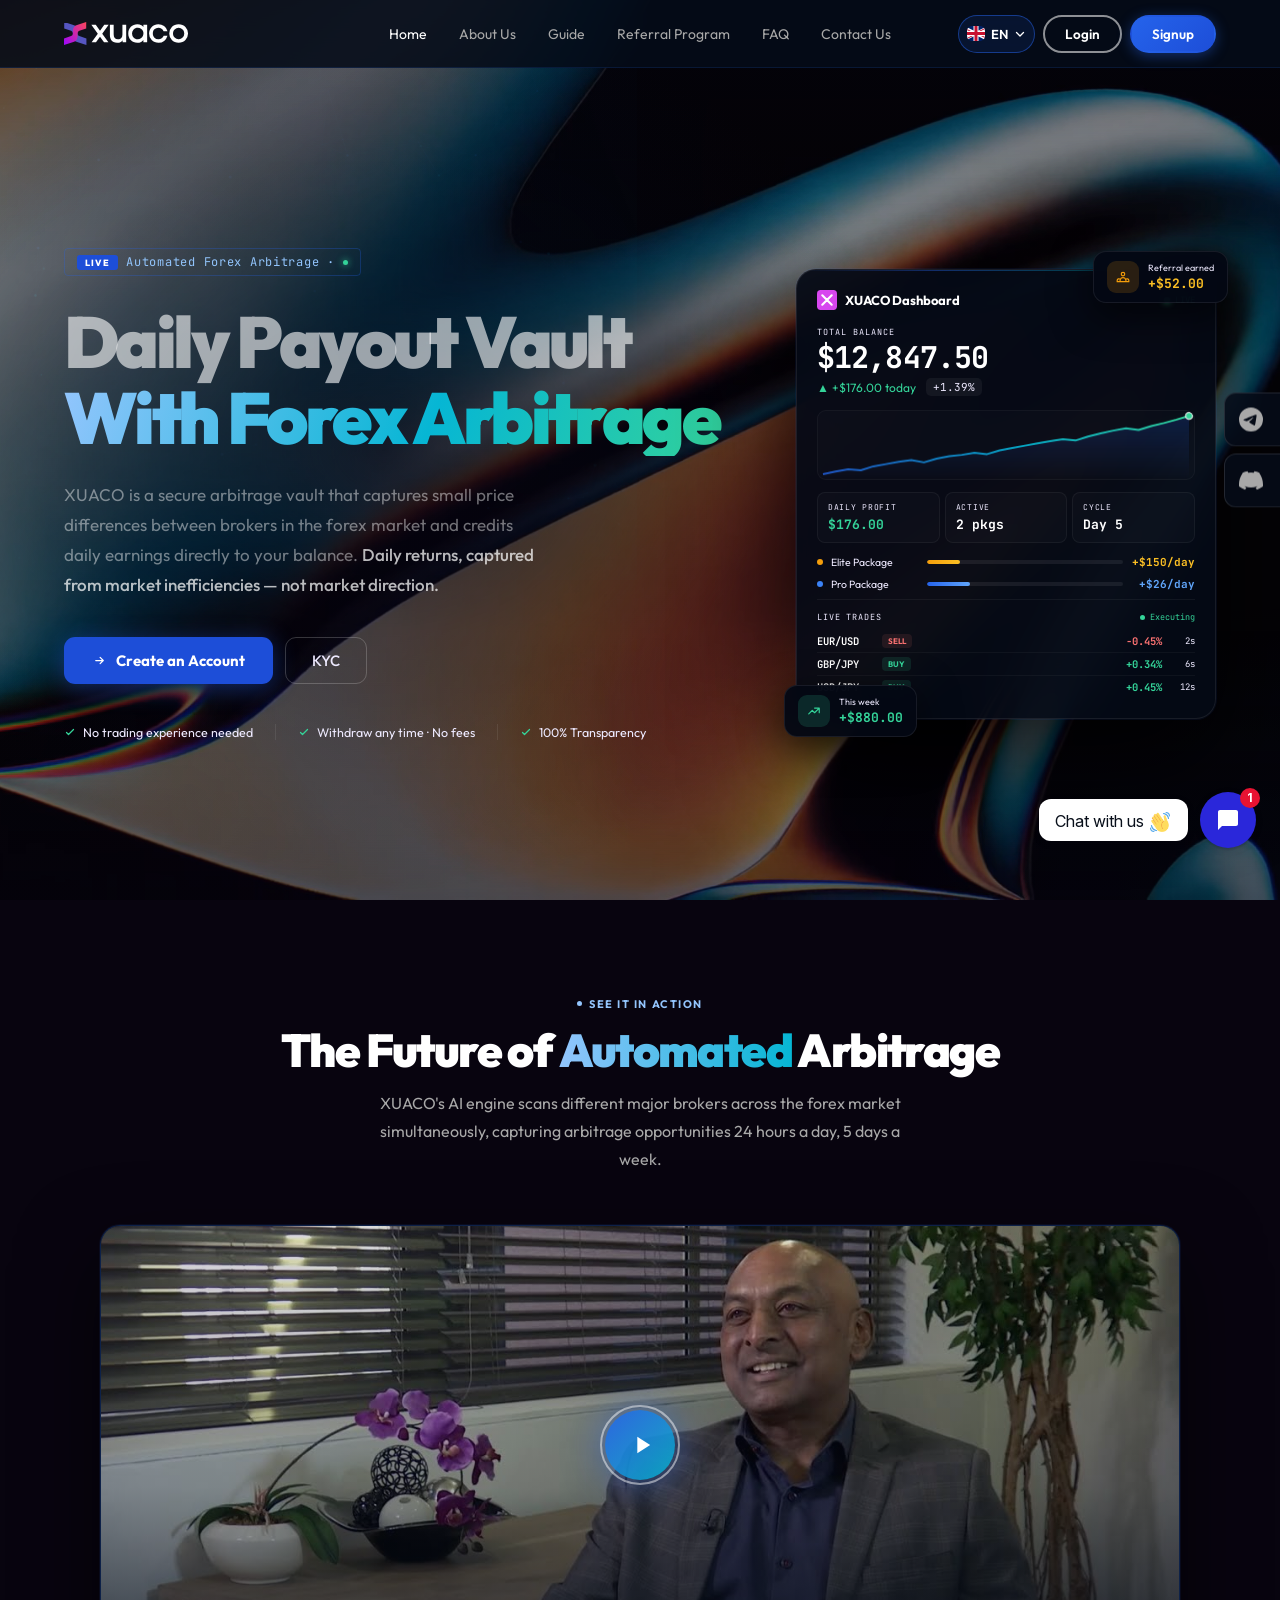
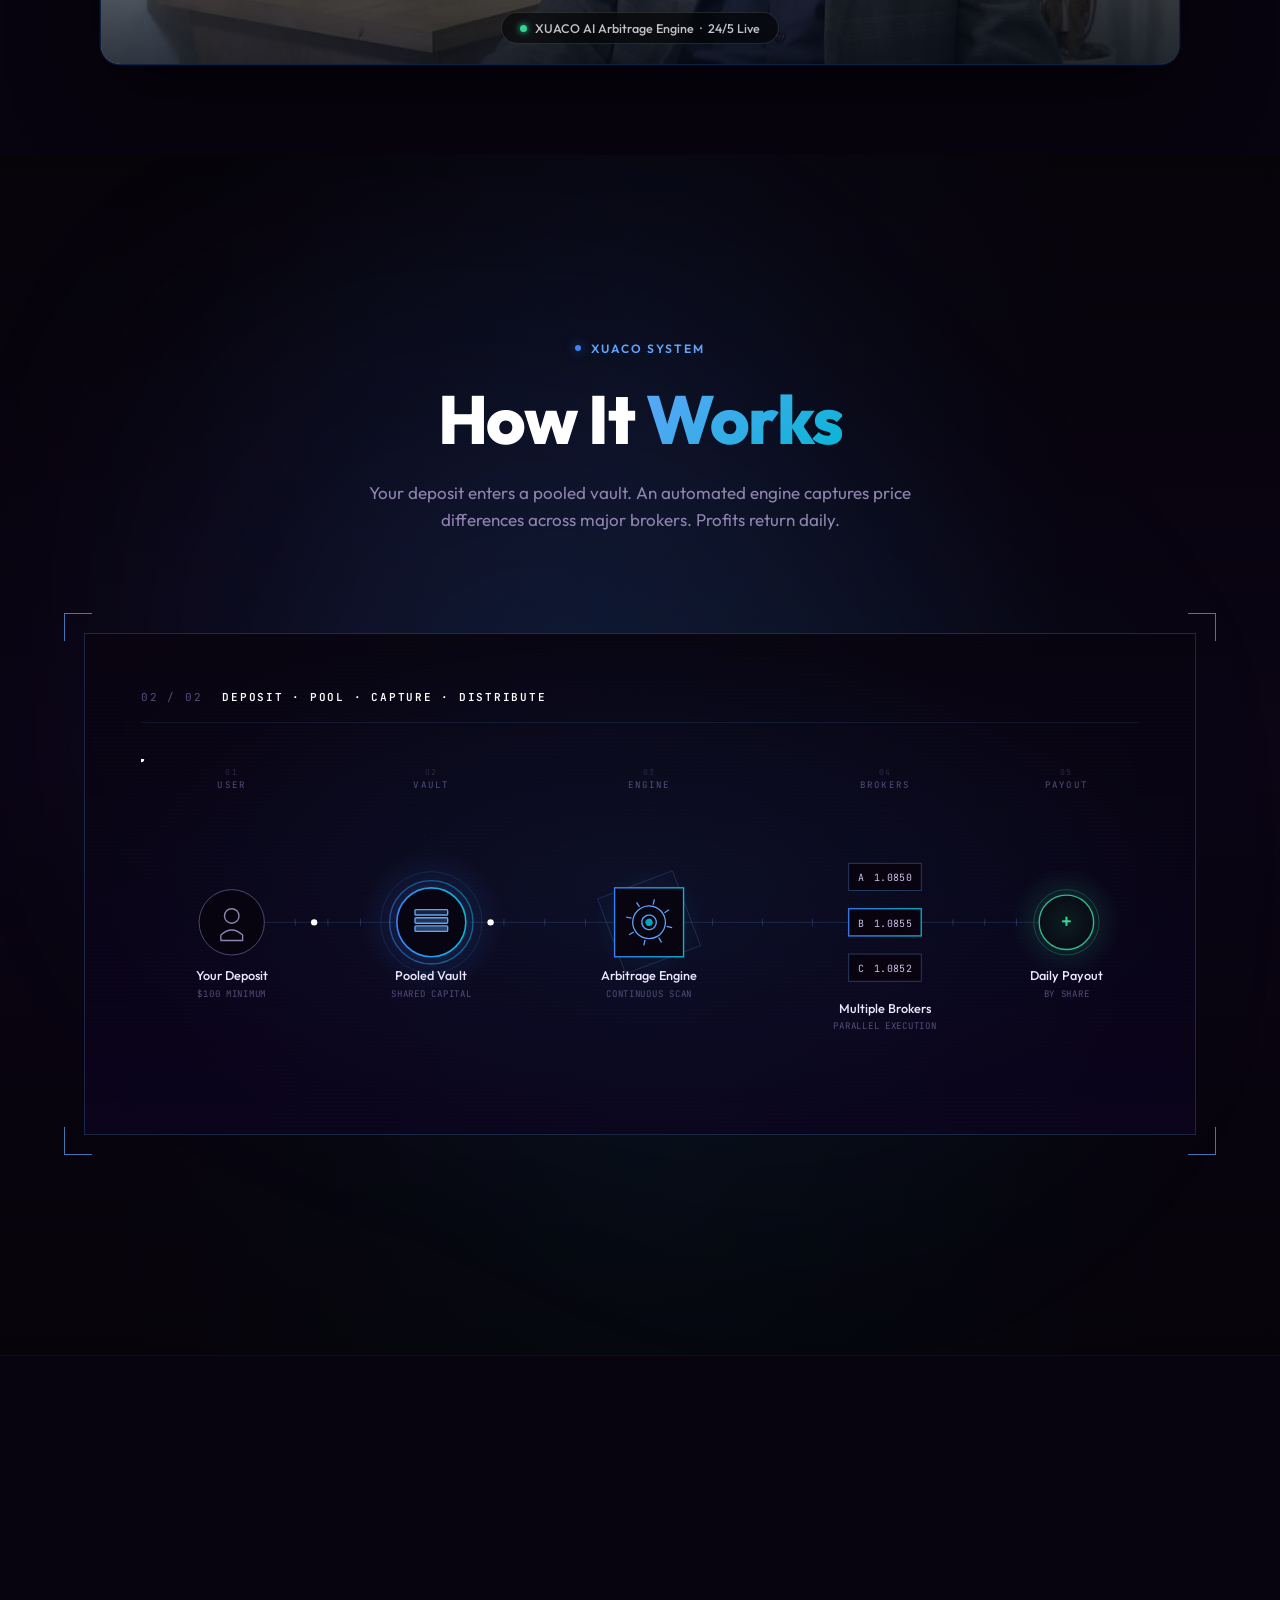
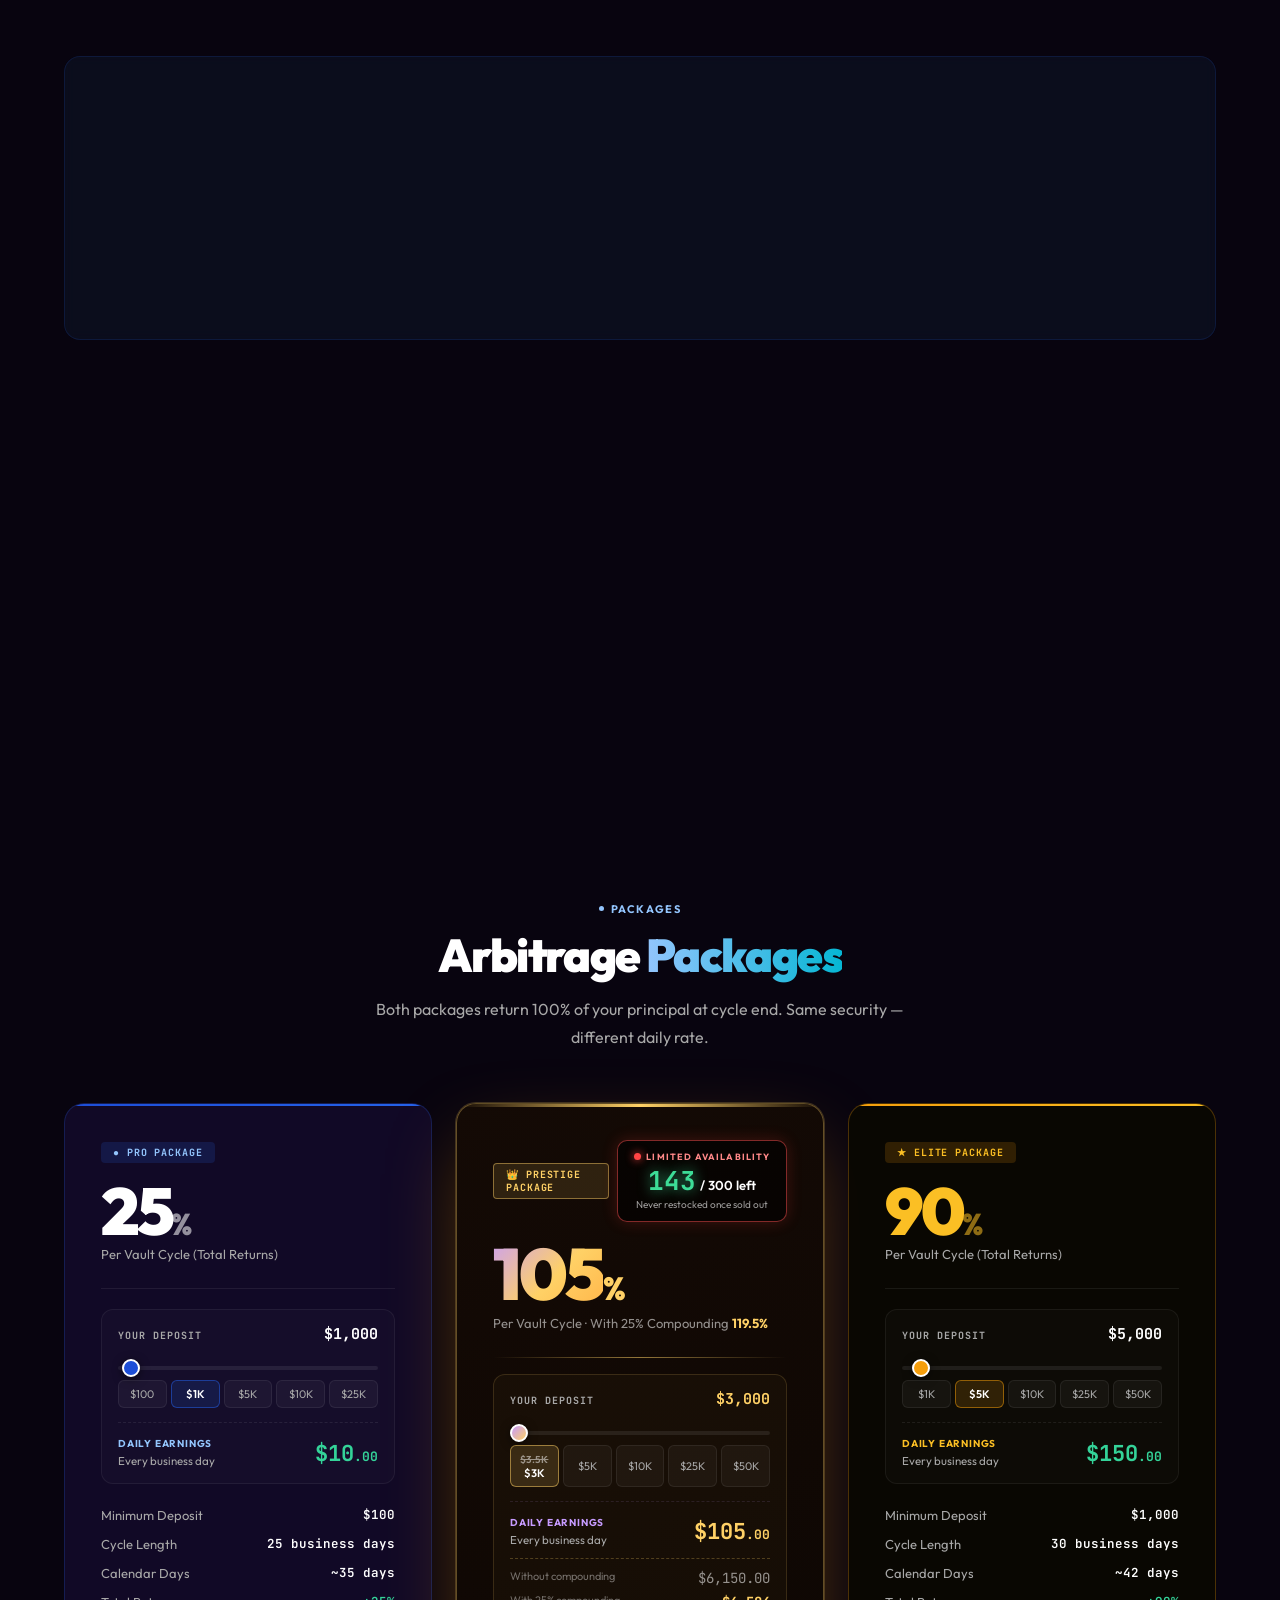
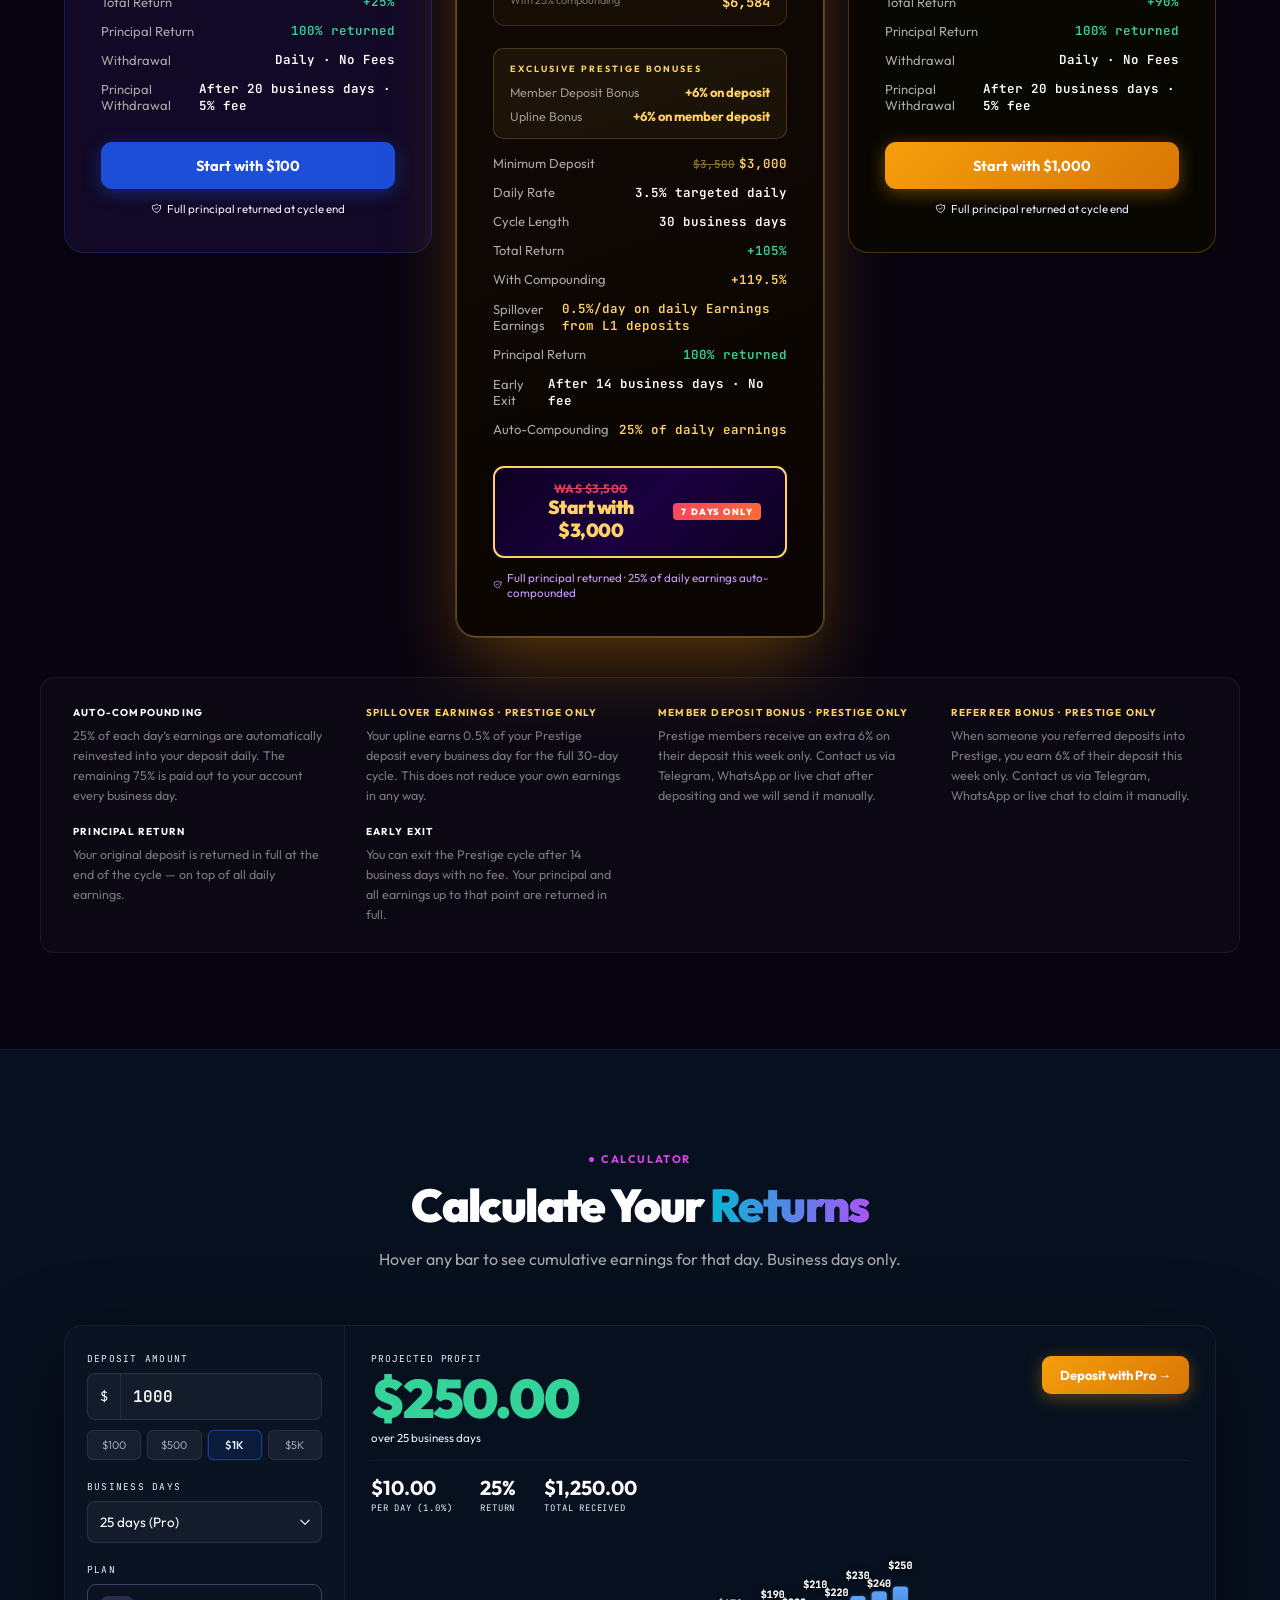
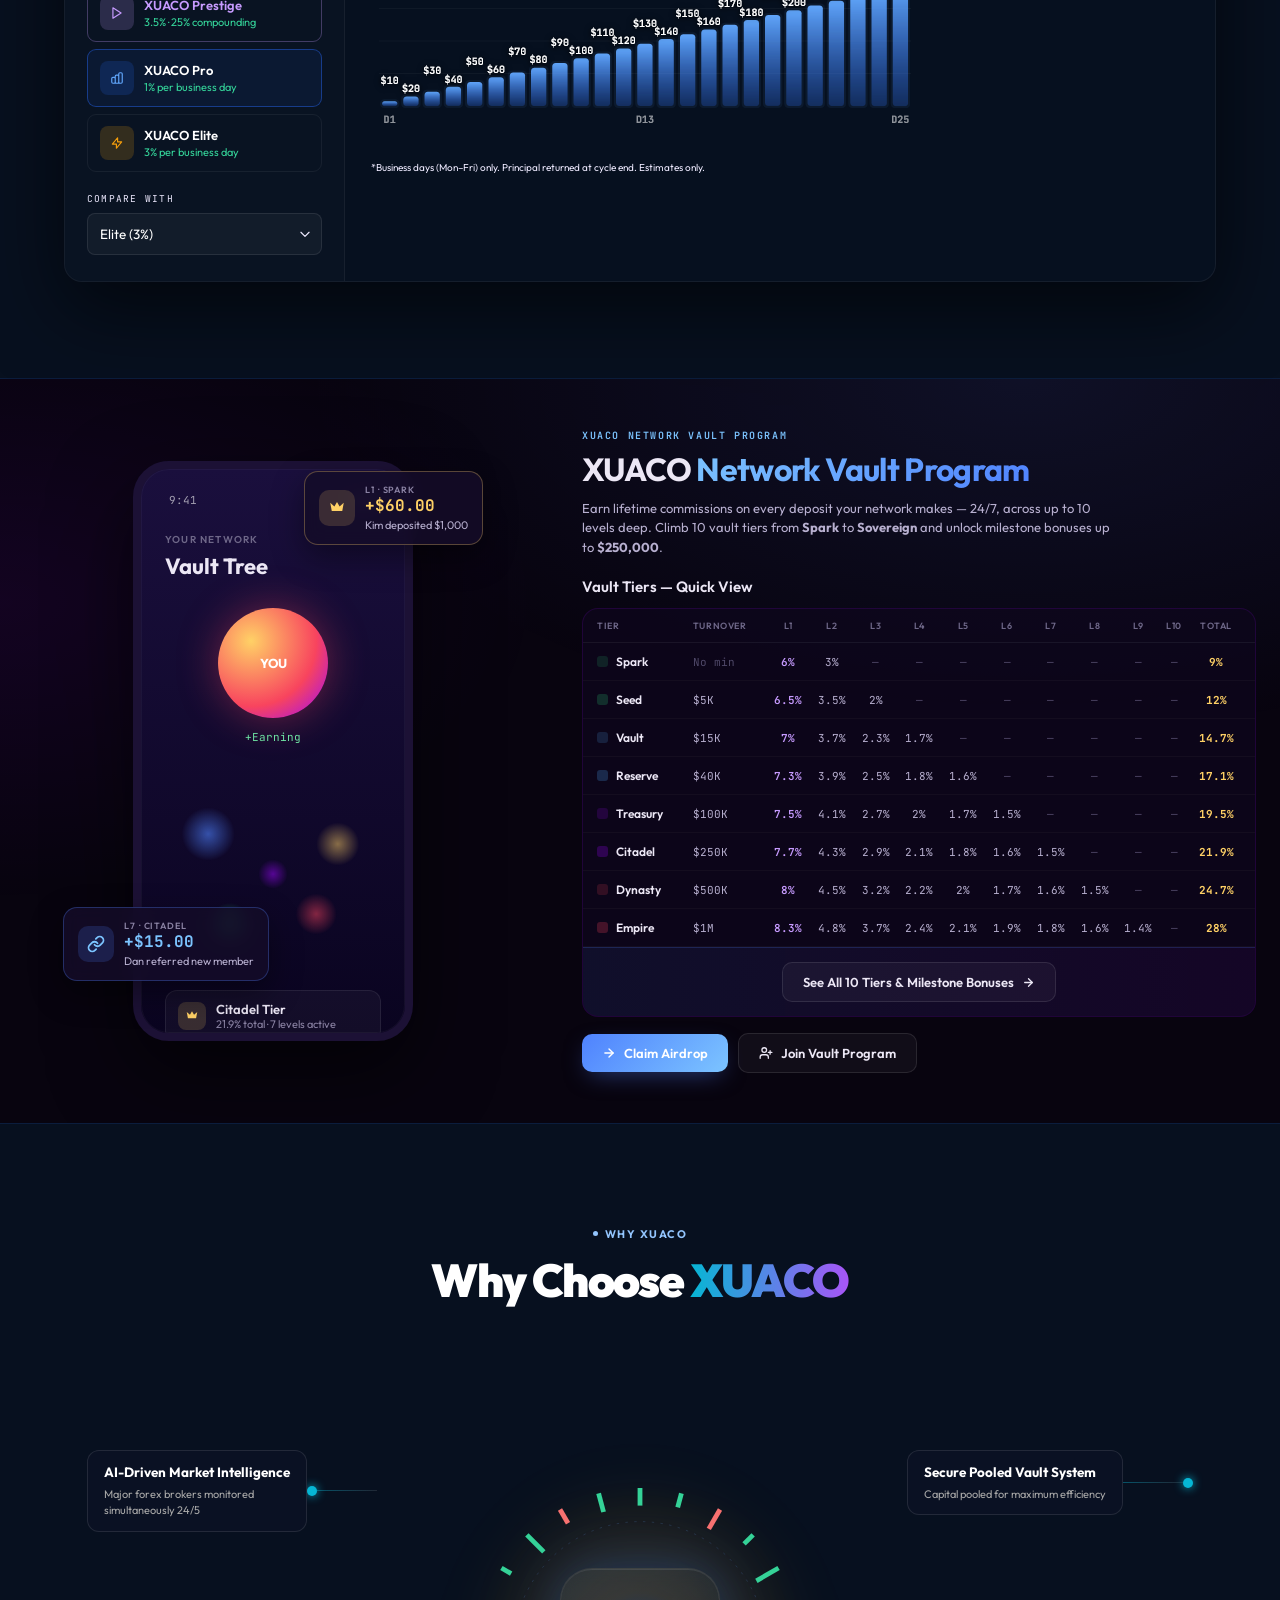
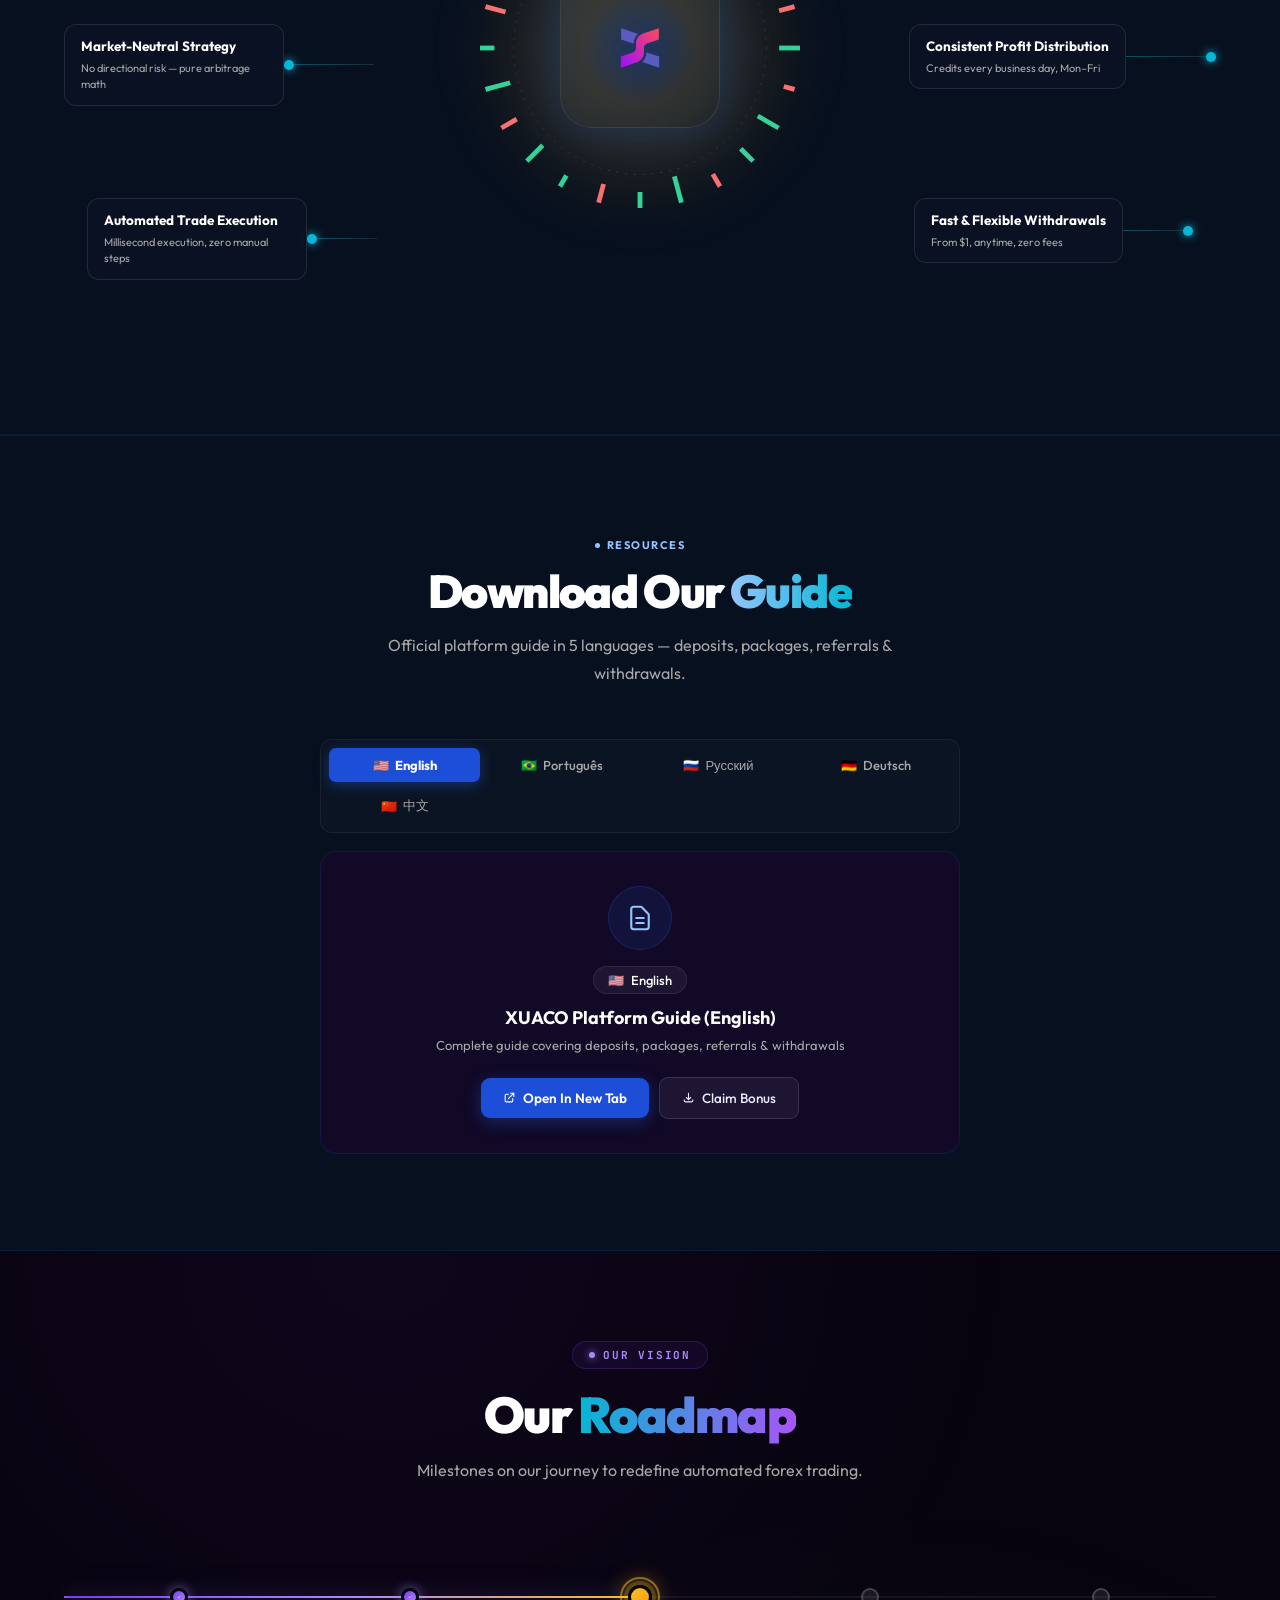
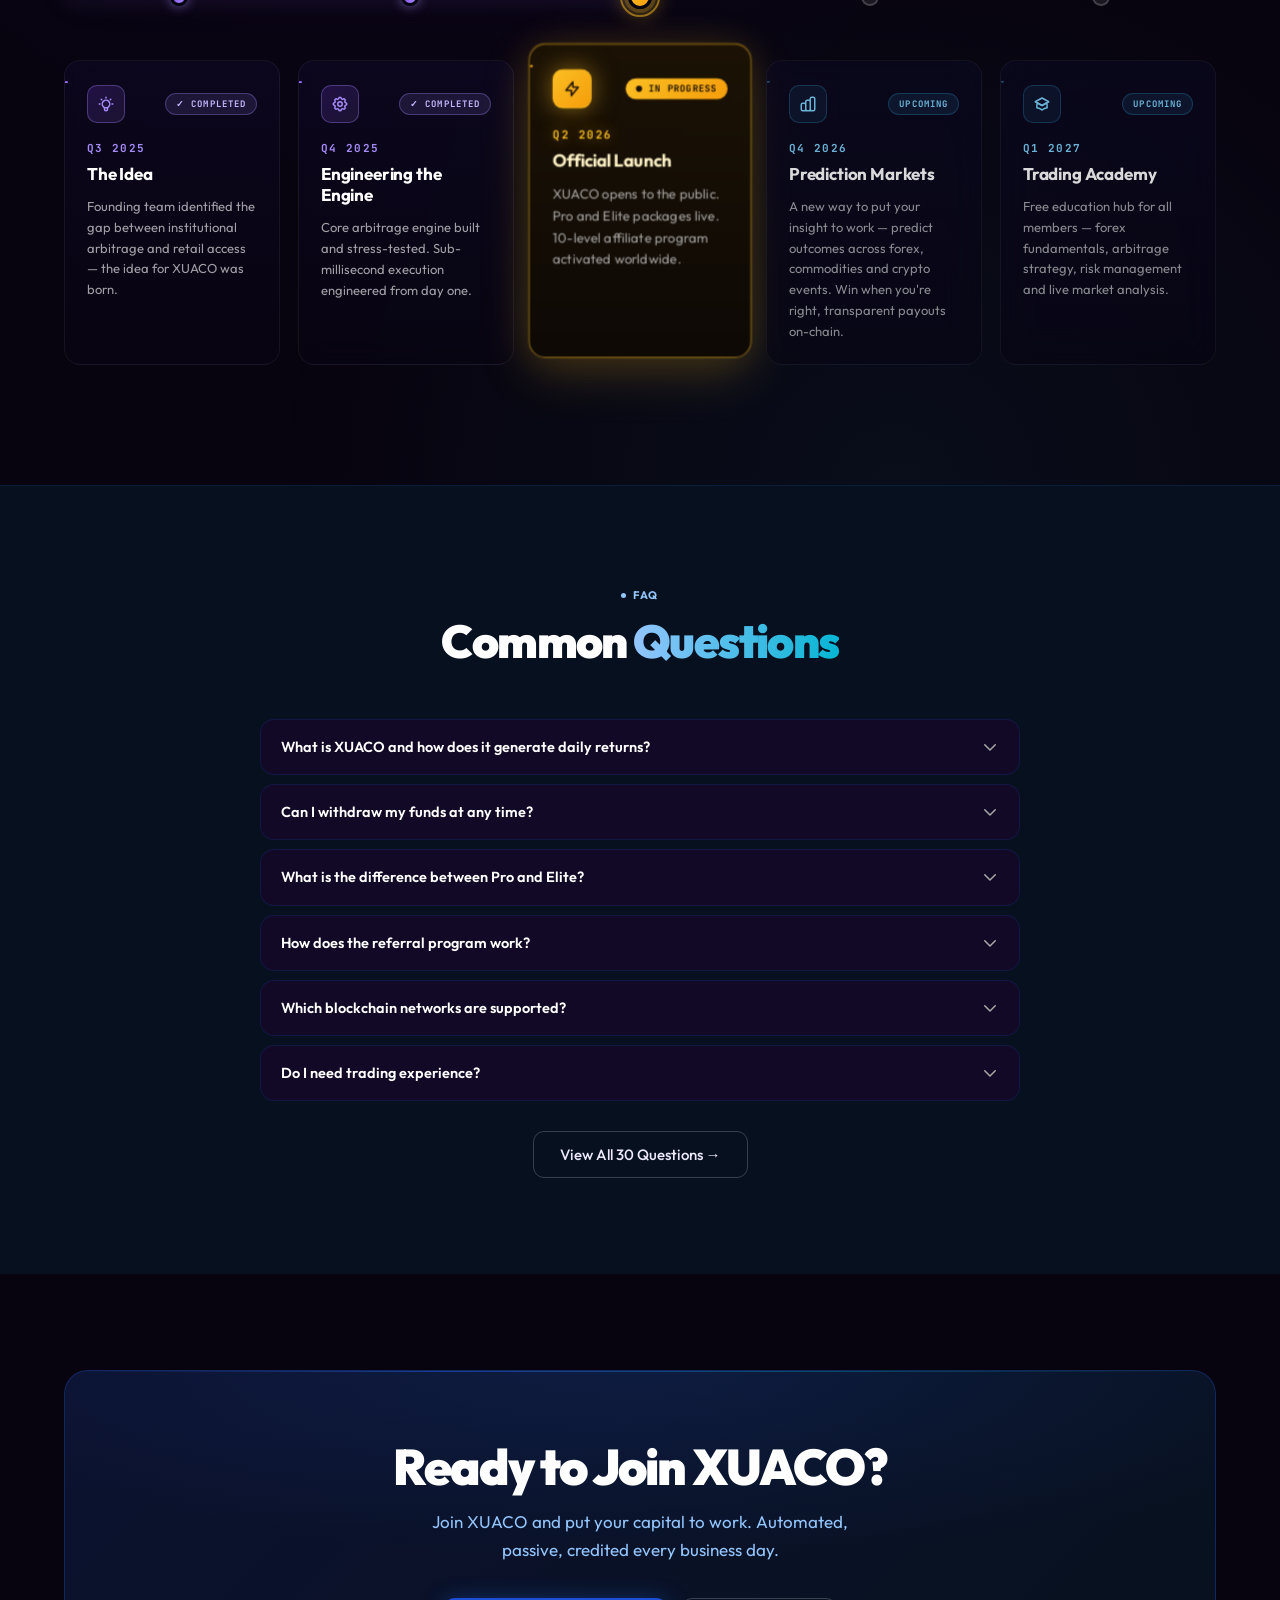
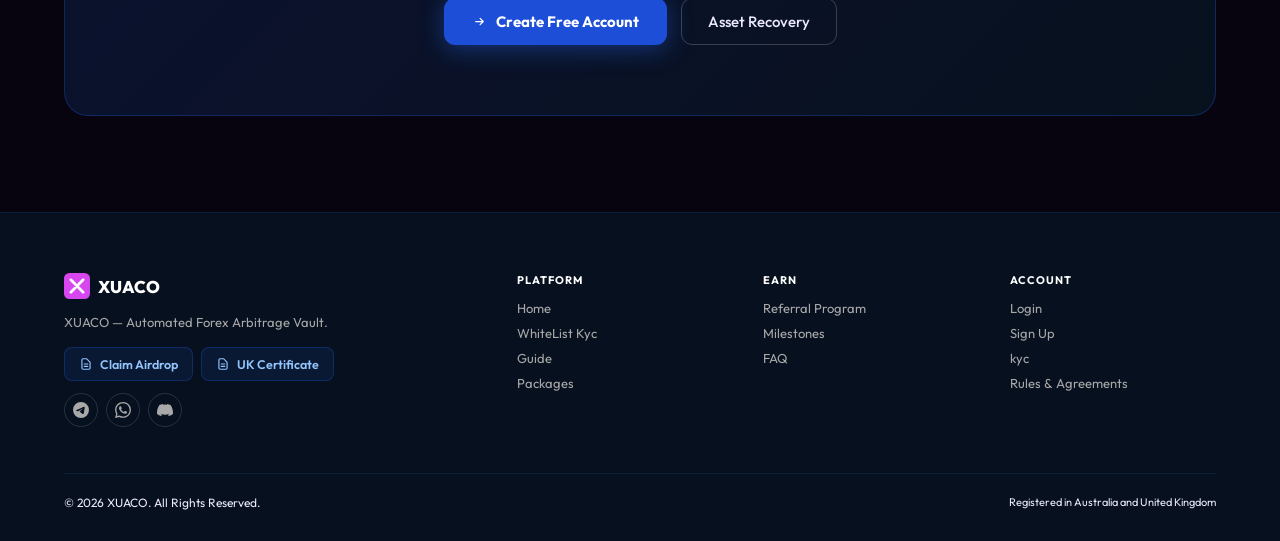
==== index.html @ 9a78f1e3 "first commit" ====
<!DOCTYPE html>
<html lang="en" data-scrapbook-adoptedstylesheets="0" data-scrapbook-source="https://xuaco.com/"
  data-scrapbook-create="20260630014144123"
  data-scrapbook-adoptedstylesheet-0="@font-face { font-family: Inter; src: url(&quot;&quot;) format(&quot;woff2&quot;); font-style: normal; font-weight: 400; unicode-range: U+460-52F, U+1C80-1C88, U+20B4, U+2DE0-2DFF, U+A640-A69F, U+FE2E-FE2F; }

@font-face { font-family: Inter; src: url(&quot;&quot;) format(&quot;woff2&quot;); font-style: normal; font-weight: 400; unicode-range: U+301, U+400-45F, U+490-491, U+4B0-4B1, U+2116; }

@font-face { font-family: Inter; src: url(&quot;&quot;) format(&quot;woff2&quot;); font-style: normal; font-weight: 400; unicode-range: U+1F00-1FFF; }

@font-face { font-family: Inter; src: url(&quot;&quot;) format(&quot;woff2&quot;); font-style: normal; font-weight: 400; unicode-range: U+370-377, U+37A-37F, U+384-38A, U+38C, U+38E-3A1, U+3A3-3FF; }

@font-face { font-family: Inter; src: url(&quot;&quot;) format(&quot;woff2&quot;); font-style: normal; font-weight: 400; unicode-range: U+102-103, U+110-111, U+128-129, U+168-169, U+1A0-1A1, U+1AF-1B0, U+300-301, U+303-304, U+308-309, U+323, U+329, U+1EA0-1EF9, U+20AB; }

@font-face { font-family: Inter; src: url(&quot;&quot;) format(&quot;woff2&quot;); font-style: normal; font-weight: 400; unicode-range: U+100-2AF, U+304, U+308, U+329, U+1E00-1E9F, U+1EF2-1EFF, U+2020, U+20A0-20AB, U+20AD-20C0, U+2113, U+2C60-2C7F, U+A720-A7FF; }

@font-face { font-family: Inter; src: url(&quot;&quot;) format(&quot;woff2&quot;); font-style: normal; font-weight: 400; unicode-range: U+0-FF, U+131, U+152-153, U+2BB-2BC, U+2C6, U+2DA, U+2DC, U+304, U+308, U+329, U+2000-206F, U+2074, U+20AC, U+2122, U+2191, U+2193, U+2212, U+2215, U+FEFF, U+FFFD; }

@font-face { font-family: Inter; src: url(&quot;&quot;) format(&quot;woff2&quot;); font-style: normal; font-weight: 500; unicode-range: U+460-52F, U+1C80-1C8A, U+20B4, U+2DE0-2DFF, U+A640-A69F, U+FE2E-FE2F; }

@font-face { font-family: Inter; src: url(&quot;&quot;) format(&quot;woff2&quot;); font-style: normal; font-weight: 500; unicode-range: U+301, U+400-45F, U+490-491, U+4B0-4B1, U+2116; }

@font-face { font-family: Inter; src: url(&quot;&quot;) format(&quot;woff2&quot;); font-style: normal; font-weight: 500; unicode-range: U+1F00-1FFF; }

@font-face { font-family: Inter; src: url(&quot;&quot;) format(&quot;woff2&quot;); font-style: normal; font-weight: 500; unicode-range: U+370-377, U+37A-37F, U+384-38A, U+38C, U+38E-3A1, U+3A3-3FF; }

@font-face { font-family: Inter; src: url(&quot;&quot;) format(&quot;woff2&quot;); font-style: normal; font-weight: 500; unicode-range: U+102-103, U+110-111, U+128-129, U+168-169, U+1A0-1A1, U+1AF-1B0, U+300-301, U+303-304, U+308-309, U+323, U+329, U+1EA0-1EF9, U+20AB; }

@font-face { font-family: Inter; src: url(&quot;&quot;) format(&quot;woff2&quot;); font-style: normal; font-weight: 500; unicode-range: U+100-2BA, U+2BD-2C5, U+2C7-2CC, U+2CE-2D7, U+2DD-2FF, U+304, U+308, U+329, U+1D00-1DBF, U+1E00-1E9F, U+1EF2-1EFF, U+2020, U+20A0-20AB, U+20AD-20C0, U+2113, U+2C60-2C7F, U+A720-A7FF; }

@font-face { font-family: Inter; src: url(&quot;&quot;) format(&quot;woff2&quot;); font-style: normal; font-weight: 500; unicode-range: U+0-FF, U+131, U+152-153, U+2BB-2BC, U+2C6, U+2DA, U+2DC, U+304, U+308, U+329, U+2000-206F, U+20AC, U+2122, U+2191, U+2193, U+2212, U+2215, U+FEFF, U+FFFD; }

@font-face { font-family: Inter; src: url(&quot;&quot;) format(&quot;woff2&quot;); font-style: normal; font-weight: 600; unicode-range: U+460-52F, U+1C80-1C88, U+20B4, U+2DE0-2DFF, U+A640-A69F, U+FE2E-FE2F; }

@font-face { font-family: Inter; src: url(&quot;&quot;) format(&quot;woff2&quot;); font-style: normal; font-weight: 600; unicode-range: U+301, U+400-45F, U+490-491, U+4B0-4B1, U+2116; }

@font-face { font-family: Inter; src: url(&quot;&quot;) format(&quot;woff2&quot;); font-style: normal; font-weight: 600; unicode-range: U+1F00-1FFF; }

@font-face { font-family: Inter; src: url(&quot;&quot;) format(&quot;woff2&quot;); font-style: normal; font-weight: 600; unicode-range: U+370-377, U+37A-37F, U+384-38A, U+38C, U+38E-3A1, U+3A3-3FF; }

@font-face { font-family: Inter; src: url(&quot;&quot;) format(&quot;woff2&quot;); font-style: normal; font-weight: 600; unicode-range: U+102-103, U+110-111, U+128-129, U+168-169, U+1A0-1A1, U+1AF-1B0, U+300-301, U+303-304, U+308-309, U+323, U+329, U+1EA0-1EF9, U+20AB; }

@font-face { font-family: Inter; src: url(&quot;&quot;) format(&quot;woff2&quot;); font-style: normal; font-weight: 600; unicode-range: U+100-2AF, U+304, U+308, U+329, U+1E00-1E9F, U+1EF2-1EFF, U+2020, U+20A0-20AB, U+20AD-20C0, U+2113, U+2C60-2C7F, U+A720-A7FF; }

@font-face { font-family: Inter; src: url(&quot;&quot;) format(&quot;woff2&quot;); font-style: normal; font-weight: 600; unicode-range: U+0-FF, U+131, U+152-153, U+2BB-2BC, U+2C6, U+2DA, U+2DC, U+304, U+308, U+329, U+2000-206F, U+2074, U+20AC, U+2122, U+2191, U+2193, U+2212, U+2215, U+FEFF, U+FFFD; }">

<head>
  <meta charset="UTF-8">
  <base src="https://xuaco.com">
  <title>Home - xuaco.com</title>
  <meta http-equiv="X-UA-Compatible" content="IE=edge">
  <meta name="viewport" content="width=device-width, initial-scale=1">
  <meta name="description"
    content="XUACO — Automated arbitrage platform. Our AI monitors major brokers simultaneously, captures price gaps, and credits daily profits to your account.">
  <meta name="author" content="XUACO">
  <link rel="icon" type="image/png" href="favicon-96x96.png" sizes="96x96">
  <link rel="icon" type="image/svg+xml" href="favicon.svg">
  <link rel="shortcut icon" href="favicon.ico">
  <link rel="apple-touch-icon" sizes="180x180" href="https://xuaco.com/assets/apple-touch-icon.png">
  <link rel="manifest" href="https://xuaco.com/assets/site.webmanifest">
  <link href="css2.css" rel="stylesheet">
  <link rel="stylesheet" href="common.css">
  <link rel="stylesheet" href="home.css">
  <script
    data-scrapbook-elem="custom-elements-loader">(function (names) { if (!customElements) { return; } for (const name of names) { customElements.define(name, class CustomElement extends HTMLElement { }); } })(["txg-vunpuewgitax"])</script>
</head>

<body style="">



  <canvas id="particles"></canvas>
  <div class="wrap">

    <!-- NAV -->
    <nav id="nav" style="">
      <a class="nav-logo" href="https://xuaco.com/?a=home">
        <img src="logo.svg" alt="Logo" height="23">
      </a>
      <div class="nav-links">
        <a class="nav-link active" href="https://xuaco.com/?a=home">Home</a>
        <a class="nav-link" href="https://xuaco.com/?a=about">About Us</a>
        <a class="nav-link" href="https://xuaco.com/?a=guide">Guide</a>
        <a class="nav-link" href="https://xuaco.com/?a=affiliate">Referral Program</a>
        <a class="nav-link" href="https://xuaco.com/?a=faq">FAQ</a>
        <a class="nav-link" href="#">Contact Us</a>
      </div>
      <div class="nav-right">

        <div class="lang-sel" id="langSel">
          <button class="lang-btn" id="langBtn">
            <img class="lang-flag" id="currentFlag" src="gb.svg" width="22" height="22" alt="EN">
            <span id="currentLang">EN</span>
            <svg width="12" height="12" fill="none" stroke="currentColor" viewBox="0 0 24 24">
              <path stroke-linecap="round" stroke-linejoin="round" stroke-width="2.5" d="M19 9l-7 7-7-7"></path>
            </svg>
          </button>
          <div class="lang-dropdown" id="langDropdown">
            <a class="lang-option active" data-lang="en"><img class="lang-flag" src="gb.svg" width="20" height="15"
                alt="GB">English</a>
            <a class="lang-option" data-lang="pt"><img class="lang-flag" src="br.svg" width="20" height="15"
                alt="BR">Português</a>
            <a class="lang-option" data-lang="es"><img class="lang-flag" src="es.svg" width="20" height="15"
                alt="ES">Español</a>
            <a class="lang-option" data-lang="zh"><img class="lang-flag" src="cn.svg" width="20" height="15"
                alt="CN">中文</a>
            <a class="lang-option" data-lang="vi"><img class="lang-flag" src="vn.svg" width="20" height="15"
                alt="VN">Tiếng Việt</a>
            <a class="lang-option" data-lang="hi"><img class="lang-flag" src="in.svg" width="20" height="15"
                alt="IN">हिन्दी</a>
            <a class="lang-option" data-lang="ru"><img class="lang-flag" src="ru.svg" width="20" height="15"
                alt="RU">Русский</a>
            <a class="lang-option" data-lang="de"><img class="lang-flag" src="de.svg" width="20" height="15"
                alt="DE">Deutsch</a>
            <a class="lang-option" data-lang="fr"><img class="lang-flag" src="fr.svg" width="20" height="15"
                alt="FR">Français</a>
            <a class="lang-option" data-lang="ro"><img class="lang-flag" src="ro.svg" width="20" height="15"
                alt="RO">Română</a>
          </div>
        </div>
        <a class="btn-nav" href="wallet.html">Login</a>
        <a class="btn-nav btn-nav-fill" href="wallet.html">Signup</a>
      </div>
      <button class="mob-btn">
        <svg width="22" height="22" fill="none" stroke="currentColor" viewBox="0 0 24 24">
          <path stroke-linecap="round" stroke-linejoin="round" stroke-width="2" d="M4 6h16M4 12h16M4 18h16"></path>
        </svg>
      </button>
    </nav>

    <div class="mob-nav" id="mobNav">
      <button class="mob-close"><svg width="24" height="24" fill="none" stroke="currentColor" viewBox="0 0 24 24">
          <path stroke-linecap="round" stroke-linejoin="round" stroke-width="2" d="M6 18L18 6M6 6l12 12"></path>
        </svg></button>
      <a class="nav-link active" href="https://xuaco.com/?a=home">Home</a>
      <a class="nav-link" href="#">About Us</a>
      <a class="nav-link" href="wallet.html">Guide</a>
      <a class="nav-link" href="wallet.html">Referral Program</a>
      <a class="nav-link" href="#">FAQ</a>
      <a class="nav-link" href="wallet.html">Contact Us</a>
      <div class="mob-nav-btns">
        <a class="btn-nav" href="wallet.html">Logn</a>
        <a class="btn-nav btn-nav-fill" href="wallet.html">Signup</a>
      </div>
      <div class="mob-nav-extras">
        <a class="mob-nav-social" href="#" target="_blank"><svg width="18" height="18"
            viewBox="0 0 24 24" fill="currentColor">
            <path
              d="M11.944 0A12 12 0 0 0 0 12a12 12 0 0 0 12 12 12 12 0 0 0 12-12A12 12 0 0 0 12 0a12 12 0 0 0-.056 0zm4.962 7.224c.1-.002.321.023.465.14a.506.506 0 0 1 .171.325c.016.093.036.306.02.472-.18 1.898-.962 6.502-1.36 8.627-.168.9-.499 1.201-.82 1.23-.696.065-1.225-.46-1.9-.902-1.056-.693-1.653-1.124-2.678-1.8-1.185-.78-.417-1.21.258-1.91.177-.184 3.247-2.977 3.307-3.23.007-.032.014-.15-.056-.212s-.174-.041-.249-.024c-.106.024-1.793 1.14-5.061 3.345-.48.33-.913.49-1.302.48-.428-.008-1.252-.241-1.865-.44-.752-.245-1.349-.374-1.297-.789.027-.216.325-.437.893-.663 3.498-1.524 5.83-2.529 6.998-3.014 3.332-1.386 4.025-1.627 4.476-1.635z">
            </path>
          </svg>Telegram</a>
        <div class="mob-lang-sel" id="mobLangSel">
          <button class="mob-lang-btn">
            <img class="lang-flag" id="mobCurrentFlag" src="gb.svg" width="22" height="22" alt="EN">
            <span id="mobCurrentLang">EN</span>
            <svg width="12" height="12" fill="none" stroke="currentColor" viewBox="0 0 24 24">
              <path stroke-linecap="round" stroke-linejoin="round" stroke-width="2.5" d="M19 9l-7 7-7-7"></path>
            </svg>
          </button>
          <div class="mob-lang-dropdown" id="mobLangDropdown">
            <a class="lang-option active" data-lang="en"><img class="lang-flag" src="gb.svg" width="22" height="22"
                alt="GB">English</a>
            <a class="lang-option" data-lang="ar"><img class="lang-flag" src="ae.svg" width="22" height="22"
                alt="AE">العربية</a>
            <a class="lang-option" data-lang="fr"><img class="lang-flag" src="fr.svg" width="22" height="22"
                alt="FR">Français</a>
            <a class="lang-option" data-lang="es"><img class="lang-flag" src="es.svg" width="22" height="22"
                alt="ES">Español</a>
            <a class="lang-option" data-lang="zh"><img class="lang-flag" src="cn.svg" width="22" height="22"
                alt="CN">中文</a>
            <a class="lang-option" data-lang="hi"><img class="lang-flag" src="in.svg" width="22" height="22"
                alt="IN">हिन्दी</a>
            <a class="lang-option" data-lang="pt"><img class="lang-flag" src="br.svg" width="22" height="22"
                alt="BR">Português</a>
            <a class="lang-option" data-lang="th"><img class="lang-flag" src="th.svg" width="22" height="22"
                alt="TH">ภาษาไทย</a>
            <a class="lang-option" data-lang="ro"><img class="lang-flag" src="ro.svg" width="22" height="22"
                alt="RO">Română</a>
          </div>
        </div>
      </div>
    </div>

    <!-- Social Sidebar -->
    <div class="social-float-rail">
      <a class="sf-a sf-tg" href="#" target="_blank" title="Telegram">
        <svg width="24" height="24" viewBox="0 0 24 24" fill="currentColor">
          <path
            d="M11.944 0A12 12 0 0 0 0 12a12 12 0 0 0 12 12 12 12 0 0 0 12-12A12 12 0 0 0 12 0a12 12 0 0 0-.056 0zm4.962 7.224c.1-.002.321.023.465.14a.506.506 0 0 1 .171.325c.016.093.036.306.02.472-.18 1.898-.962 6.502-1.36 8.627-.168.9-.499 1.201-.82 1.23-.696.065-1.225-.46-1.9-.902-1.056-.693-1.653-1.124-2.678-1.8-1.185-.78-.417-1.21.258-1.91.177-.184 3.247-2.977 3.307-3.23.007-.032.014-.15-.056-.212s-.174-.041-.249-.024c-.106.024-1.793 1.14-5.061 3.345-.48.33-.913.49-1.302.48-.428-.008-1.252-.241-1.865-.44-.752-.245-1.349-.374-1.297-.789.027-.216.325-.437.893-.663 3.498-1.524 5.83-2.529 6.998-3.014 3.332-1.386 4.025-1.627 4.476-1.635z">
          </path>
        </svg>
        <span class="sf-a-lbl">Telegram</span>
      </a>
      <a class="sf-a sf-dc" href="#" target="_blank" title="Discord">
        <svg width="24" height="24" viewBox="0 0 24 24" fill="currentColor">
          <path
            d="M20.317 4.37a19.791 19.791 0 0 0-4.885-1.515.074.074 0 0 0-.079.037c-.21.375-.444.864-.608 1.25a18.27 18.27 0 0 0-5.487 0 12.64 12.64 0 0 0-.617-1.25.077.077 0 0 0-.079-.037A19.736 19.736 0 0 0 3.677 4.37a.07.07 0 0 0-.032.027C.533 9.046-.32 13.58.099 18.057c.002.022.015.043.03.056a19.9 19.9 0 0 0 5.993 3.03.078.078 0 0 0 .084-.028 14.09 14.09 0 0 0 1.226-1.994.076.076 0 0 0-.041-.106 13.107 13.107 0 0 1-1.872-.892.077.077 0 0 1-.008-.128 10.2 10.2 0 0 0 .372-.292.074.074 0 0 1 .077-.01c3.928 1.793 8.18 1.793 12.062 0a.074.074 0 0 1 .078.01c.12.098.246.198.373.292a.077.077 0 0 1-.006.127 12.299 12.299 0 0 1-1.873.892.077.077 0 0 0-.041.107c.36.698.772 1.362 1.225 1.993a.076.076 0 0 0 .084.028 19.839 19.839 0 0 0 6.002-3.03.077.077 0 0 0 .032-.054c.5-5.177-.838-9.674-3.549-13.66a.061.061 0 0 0-.031-.03z">
          </path>
        </svg>
        <span class="sf-a-lbl">Discord</span>
      </a>
    </div>


    <style>
      /* ── Slightly bigger floating social icons ── */
      .social-float-rail {
        gap: 7px !important;
      }

      .social-float-rail .sf-a {
        width: 56px !important;
        padding: 14px 14px !important;
        border-radius: 12px 0 0 12px !important;
      }

      .social-float-rail .sf-a .sf-a-lbl {
        font-size: 12px !important;
      }

      .social-float-rail .sf-a:not(:hover) {
        width: 56px !important;
        padding: 14px 14px !important;
      }

      .social-float-rail .sf-a:hover {
        width: 128px !important;
        padding-right: 15px !important;
      }

      .social-float-rail .sf-a:hover .sf-a-lbl {
        max-width: 78px !important;
        margin-left: 8px !important;
      }
    </style>



    <canvas id="bgCanvas" width="637" height="580"
      data-scrapbook-canvas="[data-uri]"></canvas>

    <main>
      <!-- HERO -->
      <section class="hero" id="hero">


        <div id="heroBgPoster" class="hero-bg-poster"
          style="position: absolute; inset: 0px; z-index: 1; pointer-events: none; background: url(&quot;xuaco_hero_bg_poster.jpg&quot;) center center / cover no-repeat; opacity: 0; transition: opacity 0.8s ease-out;">
        </div>

        <video id="heroBgVideoA" class="hero-bg-video" autoplay="" muted="" loop="" playsinline="" preload="auto"
          disablepictureinpicture="" x-webkit-airplay="deny"
          style="position: absolute; inset: 0px; width: 100%; height: 100%; object-fit: cover; z-index: 2; pointer-events: none; opacity: 0; transition: opacity 1s linear;">
          <source src="xuaco_hero_bg.webm" type="video/webm">
          <source src="xuaco_hero_bg.mp4" type="video/mp4">
        </video>
        <video id="heroBgVideoB" class="hero-bg-video" autoplay="" muted="" loop="" playsinline="" preload="auto"
          disablepictureinpicture="" x-webkit-airplay="deny"
          style="position: absolute; inset: 0px; width: 100%; height: 100%; object-fit: cover; z-index: 2; pointer-events: none; opacity: 0.7; transition: opacity 1s linear;">
          <source src="xuaco_hero_bg.webm" type="video/webm">
          <source src="xuaco_hero_bg.mp4" type="video/mp4">
        </video>
        <div class="hero-bg-overlay"
          style="position:absolute;inset:0;z-index:3;pointer-events:none;background:radial-gradient(ellipse 60% 70% at 30% 50%, rgba(5,2,16,0.75) 0%, rgba(5,2,16,0.4) 40%, transparent 70%),linear-gradient(180deg, rgba(5,2,16,0.4) 0%, transparent 30%, transparent 70%, rgba(5,2,16,0.45) 100%);">
        </div>



        <div class="container" style="position:relative;z-index:4;width:100%;">
          <div class="hero-grid">
            <div class="hero-left">
              <div class="h-pill av in">
                <span class="h-pill-tag">LIVE</span>
                <span class="h-pill-text">Automated Forex Arbitrage ·</span>
                <div class="h-pill-dot"></div>
              </div>
              <h1 class="h-title av d1 in">
                <span class="r1">Daily Payout Vault</span>
                <span class="r2">With Forex Arbitrage</span>
              </h1>
              <p class="h-sub av d2 in">XUACO is a secure arbitrage vault that captures small price differences between
                brokers in the forex market and credits daily earnings directly to your balance. <b>Daily returns,
                  captured from market inefficiencies — not market direction.</b></p>
              <div class="h-btns av d3 in">
                <a class="btn-blue" href="wallet.html"><svg width="15" height="15" fill="none"
                    stroke="currentColor" viewBox="0 0 24 24">
                    <path stroke-linecap="round" stroke-linejoin="round" stroke-width="2" d="M13 7l5 5m0 0l-5 5m5-5H6">
                    </path>
                  </svg>Create an Account</a>
                <a class="btn-ghost" href="wallet.html">KYC</a>
              </div>
              <div class="h-proof av d4 in">
                <div class="h-proof-item"><svg width="12" height="12" fill="none" stroke="#34d399" viewBox="0 0 24 24">
                    <path stroke-linecap="round" stroke-linejoin="round" stroke-width="2.5" d="M5 13l4 4L19 7"></path>
                  </svg>No trading experience needed</div>
                <div class="h-proof-item"><svg width="12" height="12" fill="none" stroke="#34d399" viewBox="0 0 24 24">
                    <path stroke-linecap="round" stroke-linejoin="round" stroke-width="2.5" d="M5 13l4 4L19 7"></path>
                  </svg>Withdraw any time · No fees</div>
                <div class="h-proof-item"><svg width="12" height="12" fill="none" stroke="#34d399" viewBox="0 0 24 24">
                    <path stroke-linecap="round" stroke-linejoin="round" stroke-width="2.5" d="M5 13l4 4L19 7"></path>
                  </svg>100% Transparency</div>
              </div>
            </div>
            <div class="h-card-col">
              <div class="hc-badge hc-badge-tr">
                <div class="hcb-ico" style="background:rgba(245,158,11,.16)"><svg width="14" height="14" fill="none"
                    stroke="#f59e0b" viewBox="0 0 24 24">
                    <path stroke-linecap="round" stroke-linejoin="round" stroke-width="2"
                      d="M17 20h5v-2a3 3 0 00-5.356-1.857M17 20H7m10 0v-2c0-.656-.126-1.283-.356-1.857M7 20H2v-2a3 3 0 015.356-1.857M7 20v-2c0-.656.126-1.283.356-1.857m0 0a5.002 5.002 0 019.288 0M15 7a3 3 0 11-6 0 3 3 0 016 0z">
                    </path>
                  </svg></div>
                <div>
                  <div class="hcb-lbl">Referral earned</div>
                  <div class="hcb-val" style="color:#fbbf24">+$52.00</div>
                </div>
              </div>
              <div class="h-card">
                <div class="hc-bar">
                  <div style="display:flex;align-items:center;gap:8px;">
                    <svg width="20" height="20" viewBox="0 0 38 38" fill="none">
                      <rect width="38" height="38" rx="7" fill="url(#hcg)"></rect>
                      <path d="M10 10L19 19M19 19L28 28M19 19L28 10M19 19L10 28" stroke="white" stroke-width="4"
                        stroke-linecap="round"></path>
                      <defs>
                        <linearGradient id="hcg" x1="0" y1="0" x2="38" y2="38">
                          <stop offset="0%" stop-color="#d946ef"></stop>
                          <stop offset="100%" stop-color="#2563eb"></stop>
                        </linearGradient>
                      </defs>
                    </svg>
                    <span style="font-size:13px;font-weight:700;color:#fff;">XUACO Dashboard</span>
                  </div>
                  <div class="hc-live">
                    <div class="hc-live-dot"></div>LIVE
                  </div>
                </div>
                <div class="hc-bal-lbl">TOTAL BALANCE</div>
                <div class="hc-bal" id="hcBal">$12,847.50</div>
                <div class="hc-bal-row"><span class="hc-up">▲ +$176.00 today</span><span class="hc-pct">+1.39%</span>
                </div>
                <div class="hc-chart"><canvas id="hcChart" width="380" height="70"
                    data-scrapbook-canvas="[data-uri]"></canvas>
                </div>
                <div class="hc-kpis">
                  <div class="hc-kpi">
                    <div class="hc-kpi-l">Daily Profit</div>
                    <div class="hc-kpi-v" style="color:#34d399">$176.00</div>
                  </div>
                  <div class="hc-kpi">
                    <div class="hc-kpi-l">Active</div>
                    <div class="hc-kpi-v">2 pkgs</div>
                  </div>
                  <div class="hc-kpi">
                    <div class="hc-kpi-l">Cycle</div>
                    <div class="hc-kpi-v">Day 5</div>
                  </div>
                </div>
                <div class="hc-pkg">
                  <div class="hc-pkg-dot" style="background:#f59e0b"></div>
                  <div class="hc-pkg-name">Elite Package</div>
                  <div class="hc-pkg-bar">
                    <div class="hc-pkg-fill" data-w="17"
                      style="width: 17%; background: linear-gradient(90deg, rgb(245, 158, 11), rgb(251, 191, 36));">
                    </div>
                  </div>
                  <div class="hc-pkg-val" style="color:#fbbf24">+$150/day</div>
                </div>
                <div class="hc-pkg">
                  <div class="hc-pkg-dot" style="background:#3b82f6"></div>
                  <div class="hc-pkg-name">Pro Package</div>
                  <div class="hc-pkg-bar">
                    <div class="hc-pkg-fill" data-w="22"
                      style="width: 22%; background: linear-gradient(90deg, rgb(37, 99, 235), rgb(96, 165, 250));">
                    </div>
                  </div>
                  <div class="hc-pkg-val" style="color:#60a5fa">+$26/day</div>
                </div>
                <div class="hc-trades-hdr">
                  <span class="hc-trades-lbl">Live Trades</span>
                  <div class="hc-trades-live">
                    <div class="hc-tl-dot"></div>Executing
                  </div>
                </div>
                <div id="cardFeed">
                  <div class="hc-trade"><span class="hc-trade-pair">EUR/USD</span><span
                      class="hc-trade-dir dir-sell">SELL</span><span class="hc-trade-pnl pnl-neg">-0.45%</span><span
                      class="hc-trade-age">2s</span></div>
                  <div class="hc-trade"><span class="hc-trade-pair">GBP/JPY</span><span
                      class="hc-trade-dir dir-buy">BUY</span><span class="hc-trade-pnl pnl-pos">+0.34%</span><span
                      class="hc-trade-age">6s</span></div>
                  <div class="hc-trade"><span class="hc-trade-pair">USD/JPY</span><span
                      class="hc-trade-dir dir-buy">BUY</span><span class="hc-trade-pnl pnl-pos">+0.45%</span><span
                      class="hc-trade-age">12s</span></div>
                </div>
              </div>
              <div class="hc-badge hc-badge-bl">
                <div class="hcb-ico" style="background:rgba(52,211,153,.16)"><svg width="14" height="14" fill="none"
                    stroke="#34d399" viewBox="0 0 24 24">
                    <path stroke-linecap="round" stroke-linejoin="round" stroke-width="2"
                      d="M13 7h8m0 0v8m0-8l-8 8-4-4-6 6"></path>
                  </svg></div>
                <div>
                  <div class="hcb-lbl">This week</div>
                  <div class="hcb-val" style="color:#34d399">+$880.00</div>
                </div>
              </div>
            </div>
          </div>
        </div>
      </section>

      <!-- VIDEO -->
      <section class="vid-sec av in" id="video">
        <div class="container">
          <div class="sec-hdr center">
            <div class="eyebrow">
              <div class="eyebrow-dot"></div>See It In Action
            </div>
            <h2 class="sec-title">The Future of <span class="g">Automated</span> Arbitrage</h2>
            <p class="sec-sub">XUACO's AI engine scans different major brokers across the forex market simultaneously,
              capturing arbitrage opportunities 24 hours a day, 5 days a week.</p>
          </div>
          <div class="vid-card vid-card-wide" style="aspect-ratio:16/9;max-width:1080px;margin:0 auto;">
            <img class="vid-thumb" id="vidThumb" src="maxresdefault.jpg" alt="" aria-hidden="true"
              style="object-position:center 20%;">
            <div class="vid-overlay"></div>
            <div class="vid-play">
              <div class="vid-ring"></div>
              <div class="vid-ring vid-ring2"></div>
              <div class="vid-btn"><svg width="28" height="28" viewBox="0 0 24 24" fill="white">
                  <path d="M8 5v14l11-7z"></path>
                </svg></div>
            </div>
            <div class="vid-tag">
              <div class="vid-tag-dot"></div>XUACO AI Arbitrage Engine &nbsp;·&nbsp; 24/5 Live
            </div>
          </div>
          <!-- Lightbox -->
          <div class="vid-lb" id="vidLb">
            <div class="vid-lb-inner">
              <button class="vid-close"><svg width="18" height="18" fill="none" stroke="currentColor"
                  viewBox="0 0 24 24">
                  <path stroke-linecap="round" stroke-linejoin="round" stroke-width="2" d="M6 18L18 6M6 6l12 12"></path>
                </svg></button>
              <div class="vid-lb-body" id="vidLbBody"></div>
            </div>
          </div>
        </div>
      </section>

      <!-- HOW IT WORKS — XUACO cinematic section (vault-flow diagram) -->
      <link href="css2-1.css" rel="stylesheet">

      <style>
        .section-how {
          /* Design tokens scoped to this section — won't pollute the homepage */
          --bg-0: #050208;
          --bg-1: #0a0414;
          --bg-2: #110724;
          --ink-0: #ffffff;
          --ink-1: #ebe6ff;
          --ink-2: #c9c0e8;
          --ink-3: #8e84ad;
          --ink-4: #564d7a;
          --ink-5: #2e2748;
          --rule: rgba(96, 165, 250, 0.10);
          --rule-2: rgba(96, 165, 250, 0.22);
          --rule-3: rgba(96, 165, 250, 0.45);
          --purple: #3b82f6;
          --purple-soft: #60a5fa;
          --purple-deep: #1d4ed8;
          --pink: #06b6d4;
          --gold: #ffc440;
          --green: #34d399;
          --display: 'Outfit', system-ui, sans-serif;
          --body: 'Outfit', system-ui, sans-serif;
          --mono: 'JetBrains Mono', ui-monospace, 'SF Mono', monospace;

          /* Body-equivalent defaults for everything inside the section */
          font-family: var(--body);
          color: var(--ink-2);
          -webkit-font-smoothing: antialiased;
          text-rendering: optimizeLegibility;
        }

        .section-how,
        .section-how *,
        .section-how *::before,
        .section-how *::after {
          box-sizing: border-box;
        }

        .section-how * {
          margin: 0;
          padding: 0;
        }

        /* ──────────────────────────────────────────────────────────────
   GRAIN TEXTURE — fine noise overlay applied to the whole section
   ────────────────────────────────────────────────────────────── */
        @keyframes grain {

          0%,
          100% {
            transform: translate(0, 0);
          }

          10% {
            transform: translate(-3%, -2%);
          }

          20% {
            transform: translate(-4%, 1%);
          }

          30% {
            transform: translate(2%, -4%);
          }

          40% {
            transform: translate(-2%, 5%);
          }

          50% {
            transform: translate(-3%, 3%);
          }

          60% {
            transform: translate(3%, 0%);
          }

          70% {
            transform: translate(0%, 2%);
          }

          80% {
            transform: translate(-3%, -1%);
          }

          90% {
            transform: translate(2%, 4%);
          }
        }

        /* ──────────────────────────────────────────────────────────────
   SCROLL-TRIGGERED REVEAL — runs once on viewport entry
   We use a CSS-only approach: animation runs on page load.
   For production, swap to IntersectionObserver if needed.
   ────────────────────────────────────────────────────────────── */
        @keyframes rise {
          from {
            opacity: 0;
            transform: translateY(28px);
          }

          to {
            opacity: 1;
            transform: translateY(0);
          }
        }

        @keyframes typewriter {
          from {
            width: 0;
          }

          to {
            width: 100%;
          }
        }

        @keyframes blink {
          50% {
            border-right-color: transparent;
          }
        }

        @keyframes hairline-draw {
          from {
            transform: scaleX(0);
          }

          to {
            transform: scaleX(1);
          }
        }

        @keyframes orbit {
          from {
            transform: rotate(0deg);
          }

          to {
            transform: rotate(360deg);
          }
        }

        @keyframes float-slow {

          0%,
          100% {
            transform: translate(-50%, -50%) scale(1);
          }

          50% {
            transform: translate(-50%, -52%) scale(1.05);
          }
        }

        /* ══════════════════════════════════════════════════════════════
   THE SECTION
   ══════════════════════════════════════════════════════════════ */
        .section-how {
          position: relative;
          padding: 180px 64px 200px;
          background:
            radial-gradient(ellipse at 50% 20%, rgba(59, 130, 246, 0.06), transparent 50%),
            radial-gradient(ellipse at 50% 80%, rgba(6, 182, 212, 0.04), transparent 60%),
            linear-gradient(180deg, var(--bg-0) 0%, var(--bg-1) 50%, var(--bg-0) 100%);
          overflow: hidden;
          isolation: isolate;
        }

        /* Grain texture overlay */
        .section-how::before {
          content: '';
          position: absolute;
          inset: -10%;
          background-image: url("40ecefc7737bef193e45469ae15b4abeab8103c4.svg");
          opacity: 0.6;
          mix-blend-mode: overlay;
          pointer-events: none;
          animation: grain 8s steps(10) infinite;
          z-index: 0;
        }

        /* Floating ambient orb behind the diagram */
        .section-how::after {
          content: '';
          position: absolute;
          top: 50%;
          left: 50%;
          width: 1100px;
          height: 1100px;
          background:
            radial-gradient(circle at 35% 40%, rgba(59, 130, 246, 0.10), transparent 55%),
            radial-gradient(circle at 65% 60%, rgba(6, 182, 212, 0.05), transparent 50%);
          filter: blur(80px);
          transform: translate(-50%, -50%);
          pointer-events: none;
          animation: float-slow 14s ease-in-out infinite;
          z-index: 0;
        }

        .how-inner {
          max-width: 1280px;
          margin: 0 auto;
          position: relative;
          z-index: 2;
        }

        /* ─── HOMEPAGE-STYLE HEADER (eyebrow + headline + subhead) ─── */
        .how-section-header {
          text-align: center;
          max-width: 760px;
          margin: 0 auto 80px;
          position: relative;
          z-index: 2;
        }

        .how-section-eyebrow {
          display: inline-flex;
          align-items: center;
          gap: 10px;
          font-family: var(--body);
          font-size: 12px;
          font-weight: 600;
          letter-spacing: 0.16em;
          text-transform: uppercase;
          color: #60a5fa;
          margin-bottom: 28px;
        }

        .how-section-eyebrow-dot {
          width: 6px;
          height: 6px;
          border-radius: 50%;
          background: #3b82f6;
          box-shadow: 0 0 12px rgba(59, 130, 246, 0.6);
          animation: pulse-dot 2s ease-in-out infinite;
        }

        @keyframes pulse-dot {

          0%,
          100% {
            opacity: 1;
            transform: scale(1);
          }

          50% {
            opacity: 0.5;
            transform: scale(0.8);
          }
        }

        .how-section-title {
          font-family: var(--body);
          font-size: clamp(38px, 5.5vw, 68px);
          font-weight: 800;
          line-height: 1.05;
          letter-spacing: -0.02em;
          color: #ffffff;
          margin-bottom: 24px;
        }

        .how-section-grad {
          background: linear-gradient(135deg, #60a5fa 0%, #06b6d4 100%);
          -webkit-background-clip: text;
          background-clip: text;
          -webkit-text-fill-color: transparent;
          color: transparent;
        }

        .how-section-sub {
          font-family: var(--body);
          font-size: 17px;
          line-height: 1.6;
          font-weight: 400;
          color: #8e84ad;
          max-width: 600px;
          margin: 0 auto;
        }

        @media (max-width: 700px) {
          .how-section-header {
            margin-bottom: 56px;
          }

          .how-section-title {
            font-size: clamp(30px, 8vw, 44px);
          }

          .how-section-sub {
            font-size: 15px;
          }
        }

        /* ─── EDITORIAL HEADER — three-line magazine-style intro ─── */
        .how-eyebrow {
          display: inline-flex;
          align-items: center;
          gap: 12px;
          font-family: var(--mono);
          font-size: 11px;
          font-weight: 500;
          letter-spacing: 0.32em;
          text-transform: uppercase;
          color: var(--purple-soft);
          margin-bottom: 40px;
          opacity: 0;
          animation: rise 0.9s 0.1s cubic-bezier(0.16, 1, 0.3, 1) forwards;
        }

        .how-eyebrow .dot {
          width: 5px;
          height: 5px;
          background: var(--purple-soft);
          border-radius: 50%;
          box-shadow: 0 0 8px var(--purple-soft);
        }

        .how-eyebrow .index {
          color: var(--ink-4);
        }

        .how-headline {
          font-family: var(--display);
          font-weight: 400;
          font-size: clamp(48px, 8.5vw, 124px);
          line-height: 1.0;
          letter-spacing: -0.035em;
          color: var(--ink-0);
          margin-bottom: 56px;
          max-width: 18ch;
          font-variation-settings: "opsz" 144;
          font-feature-settings: "ss01", "kern";
        }

        .how-headline .reveal {
          display: block;
          opacity: 0;
          animation: rise 1.1s 0.25s cubic-bezier(0.16, 1, 0.3, 1) forwards;
        }

        .how-headline em {
          font-style: italic;
          font-weight: 500;
          background: linear-gradient(105deg, #60a5fa 0%, #06b6d4 60%, #ffc440 100%);
          -webkit-background-clip: text;
          background-clip: text;
          -webkit-text-fill-color: transparent;
          position: relative;
        }

        .how-headline em::after {
          content: '';
          position: absolute;
          left: 0;
          right: 0;
          bottom: 0.05em;
          height: 1px;
          background: linear-gradient(90deg, transparent, var(--purple-soft) 20%, var(--pink) 80%, transparent);
          transform: scaleX(0);
          transform-origin: left;
          animation: hairline-draw 1.2s 1.4s cubic-bezier(0.16, 1, 0.3, 1) forwards;
        }

        /* Editorial intro grid — lede left, metadata right */
        .how-intro-grid {
          display: grid;
          grid-template-columns: minmax(0, 2fr) minmax(0, 1fr);
          gap: 80px;
          align-items: end;
          margin-bottom: 96px;
          padding-bottom: 40px;
          border-bottom: 1px solid var(--rule);
          opacity: 0;
          animation: rise 1s 0.7s cubic-bezier(0.16, 1, 0.3, 1) forwards;
        }

        .how-lede {
          font-family: var(--display);
          font-style: italic;
          font-weight: 400;
          font-size: clamp(20px, 2vw, 28px);
          line-height: 1.35;
          color: var(--ink-1);
          font-variation-settings: "opsz" 36;
          letter-spacing: -0.005em;
          max-width: 32ch;
        }

        .how-lede::first-letter {
          font-weight: 500;
          font-size: 1.15em;
        }

        .how-meta {
          display: grid;
          grid-template-columns: 1fr 1fr;
          gap: 24px 32px;
          font-family: var(--mono);
          font-size: 11px;
          letter-spacing: 0.1em;
          text-transform: uppercase;
        }

        .how-meta dt {
          color: var(--ink-4);
          margin-bottom: 6px;
          font-size: 9.5px;
          letter-spacing: 0.18em;
        }

        .how-meta dd {
          color: var(--ink-1);
          font-size: 13px;
          text-transform: none;
          letter-spacing: 0.04em;
          font-weight: 500;
        }

        .how-meta dd small {
          display: block;
          font-size: 10px;
          color: var(--ink-3);
          margin-top: 2px;
        }

        /* ─── THE DIAGRAM — cinematic centerpiece ─── */
        .how-stage-wrap {
          position: relative;
          margin: 0 auto;
          opacity: 0;
          animation: rise 1.2s 0.9s cubic-bezier(0.16, 1, 0.3, 1) forwards;
        }

        /* Aperture frame — corner brackets that draw in */
        .aperture {
          position: relative;
          padding: 20px;
        }

        .aperture::before,
        .aperture::after,
        .aperture>.br-tr,
        .aperture>.br-bl {
          content: '';
          position: absolute;
          width: 28px;
          height: 28px;
          border: 1px solid var(--purple-soft);
          opacity: 0.7;
        }

        .aperture::before {
          top: 0;
          left: 0;
          border-right: none;
          border-bottom: none;
        }

        .aperture::after {
          bottom: 0;
          right: 0;
          border-left: none;
          border-top: none;
        }

        .aperture>.br-tr {
          top: 0;
          right: 0;
          border-left: none;
          border-bottom: none;
        }

        .aperture>.br-bl {
          bottom: 0;
          left: 0;
          border-right: none;
          border-top: none;
        }

        /* Frame index number top-left */
        .aperture>.frame-idx {
          position: absolute;
          top: -16px;
          left: 32px;
          font-family: var(--mono);
          font-size: 10px;
          letter-spacing: 0.2em;
          color: var(--purple-soft);
          background: var(--bg-0);
          padding: 0 12px;
          text-transform: uppercase;
        }

        .aperture>.frame-meta {
          position: absolute;
          bottom: -16px;
          right: 32px;
          font-family: var(--mono);
          font-size: 10px;
          letter-spacing: 0.2em;
          color: var(--ink-4);
          background: var(--bg-0);
          padding: 0 12px;
          text-transform: uppercase;
        }

        .diagram-frame {
          background:
            radial-gradient(ellipse at 50% 50%, rgba(59, 130, 246, 0.06), transparent 70%),
            linear-gradient(180deg, rgba(8, 4, 15, 0.9), rgba(12, 4, 32, 0.7));
          border: 1px solid var(--rule-2);
          padding: 56px 56px 48px;
          position: relative;
          overflow: hidden;
        }

        /* Subtle scan line overlay across the diagram */
        .diagram-frame::before {
          content: '';
          position: absolute;
          inset: 0;
          background:
            repeating-linear-gradient(0deg,
              transparent 0px,
              transparent 3px,
              rgba(96, 165, 250, 0.012) 3px,
              rgba(96, 165, 250, 0.012) 4px);
          pointer-events: none;
        }

        /* Header strip above the diagram */
        .diagram-strip {
          display: flex;
          justify-content: space-between;
          align-items: baseline;
          margin-bottom: 36px;
          padding-bottom: 18px;
          border-bottom: 1px solid var(--rule);
          font-family: var(--mono);
          font-size: 11px;
          letter-spacing: 0.16em;
          text-transform: uppercase;
        }

        .diagram-strip .left {
          display: flex;
          gap: 20px;
          align-items: baseline;
        }

        .diagram-strip .left .num {
          color: var(--ink-4);
        }

        .diagram-strip .left .title {
          color: var(--ink-0);
          font-weight: 600;
        }

        /* The SVG itself */
        .diagram-frame svg {
          display: block;
          width: 100%;
          height: auto;
          position: relative;
          z-index: 1;
        }

        /* Foot strip below the diagram */
        .diagram-foot {
          margin-top: 32px;
          padding-top: 20px;
          border-top: 1px solid var(--rule);
          display: flex;
          justify-content: space-between;
          align-items: center;
        }

        .diagram-foot .caption {
          font-family: var(--display);
          font-style: italic;
          font-size: 14px;
          color: var(--ink-3);
          font-variation-settings: "opsz" 14;
        }

        .diagram-foot a.cta {
          display: inline-flex;
          align-items: center;
          gap: 14px;
          font-family: var(--mono);
          font-size: 11px;
          font-weight: 500;
          letter-spacing: 0.22em;
          text-transform: uppercase;
          color: var(--ink-0);
          text-decoration: none;
          padding: 14px 22px;
          border: 1px solid var(--purple-soft);
          background: rgba(59, 130, 246, 0.08);
          transition: all 0.3s cubic-bezier(0.16, 1, 0.3, 1);
          position: relative;
          overflow: hidden;
        }

        .diagram-foot a.cta::before {
          content: '';
          position: absolute;
          inset: 0;
          background: linear-gradient(90deg, var(--purple), var(--pink));
          transform: translateX(-101%);
          transition: transform 0.4s cubic-bezier(0.16, 1, 0.3, 1);
          z-index: -1;
        }

        .diagram-foot a.cta:hover::before {
          transform: translateX(0);
        }

        .diagram-foot a.cta:hover {
          border-color: transparent;
        }

        .diagram-foot a.cta .arrow {
          font-family: var(--body);
          font-size: 13px;
          letter-spacing: 0;
          transition: transform 0.3s cubic-bezier(0.16, 1, 0.3, 1);
        }

        .diagram-foot a.cta:hover .arrow {
          transform: translateX(4px);
        }

        /* ─── STAGE EXPLAINERS — original boxed grid layout ─── */
        .how-stages {
          margin-top: 96px;
          display: grid;
          grid-template-columns: repeat(4, 1fr);
          gap: 1px;
          background: var(--rule-2);
          border: 1px solid var(--rule-2);
          max-width: 1200px;
          margin-left: auto;
          margin-right: auto;
          position: relative;
        }

        .how-stage {
          background: linear-gradient(180deg, rgba(8, 4, 15, 0.6), rgba(12, 4, 32, 0.4));
          padding: 36px 32px;
          position: relative;
          opacity: 0;
          animation: rise 0.9s cubic-bezier(0.16, 1, 0.3, 1) forwards;
          transition: background 0.4s cubic-bezier(0.16, 1, 0.3, 1);
        }

        .how-stage:nth-child(1) {
          animation-delay: 1.4s;
        }

        .how-stage:nth-child(2) {
          animation-delay: 1.55s;
        }

        .how-stage:nth-child(3) {
          animation-delay: 1.7s;
        }

        .how-stage:nth-child(4) {
          animation-delay: 1.85s;
        }

        .how-stage::before {
          content: '';
          position: absolute;
          top: 0;
          left: 0;
          right: 0;
          height: 2px;
          background: linear-gradient(90deg, transparent, var(--purple-soft), transparent);
          opacity: 0;
          transition: opacity 0.4s ease;
        }

        .how-stage:hover {
          background: linear-gradient(180deg, rgba(59, 130, 246, 0.06), rgba(8, 4, 15, 0.4));
        }

        .how-stage:hover::before {
          opacity: 0.7;
        }

        .how-stage .num {
          font-family: var(--mono);
          font-size: 11px;
          font-weight: 500;
          color: var(--purple-soft);
          letter-spacing: 0.18em;
          margin-bottom: 16px;
        }

        .how-stage .head {
          font-family: var(--body);
          font-weight: 600;
          font-size: 17px;
          line-height: 1.3;
          color: var(--ink-0);
          margin-bottom: 10px;
          letter-spacing: -0.005em;
        }

        .how-stage .desc {
          font-size: 14px;
          line-height: 1.55;
          color: var(--ink-2);
        }

        /* ─── PULL QUOTE / EDITORIAL BREAK ─── */
        .editorial-break {
          margin-top: 80px;
          text-align: center;
          opacity: 0;
          animation: rise 1s 2s cubic-bezier(0.16, 1, 0.3, 1) forwards;
        }

        .editorial-break .ornament {
          font-family: var(--display);
          font-size: 24px;
          color: var(--purple-soft);
          letter-spacing: 1em;
          margin-bottom: 28px;
          opacity: 0.5;
        }

        .editorial-break .quote {
          font-family: var(--display);
          font-style: italic;
          font-weight: 400;
          font-size: clamp(22px, 2.5vw, 32px);
          line-height: 1.4;
          color: var(--ink-1);
          max-width: 38ch;
          margin: 0 auto 36px;
          font-variation-settings: "opsz" 36;
          letter-spacing: -0.01em;
        }

        .editorial-break .quote em {
          background: linear-gradient(105deg, #60a5fa, #06b6d4);
          -webkit-background-clip: text;
          background-clip: text;
          -webkit-text-fill-color: transparent;
          font-weight: 500;
        }

        .editorial-break .attribution {
          font-family: var(--mono);
          font-size: 11px;
          letter-spacing: 0.22em;
          text-transform: uppercase;
          color: var(--ink-3);
        }

        /* ════════════════════════════════════════════════════════════
   RESPONSIVE
   ════════════════════════════════════════════════════════════ */
        @media (max-width: 920px) {
          .section-how {
            padding: 100px 24px;
          }

          .how-headline {
            font-size: clamp(44px, 12vw, 72px);
            margin-bottom: 36px;
          }

          .how-intro-grid {
            grid-template-columns: 1fr;
            gap: 32px;
            margin-bottom: 56px;
            padding-bottom: 28px;
          }

          .how-meta {
            grid-template-columns: 1fr 1fr;
            gap: 18px 20px;
          }

          .aperture {
            padding: 12px;
          }

          .aperture::before,
          .aperture::after,
          .aperture>.br-tr,
          .aperture>.br-bl {
            width: 16px;
            height: 16px;
          }

          .diagram-frame {
            padding: 28px 20px 24px;
          }

          .diagram-strip {
            flex-direction: column;
            align-items: flex-start;
            gap: 8px;
          }

          .diagram-strip .left {
            flex-direction: column;
            gap: 6px;
          }

          .diagram-foot {
            flex-direction: column;
            gap: 20px;
            align-items: flex-start;
          }

          .how-stages {
            grid-template-columns: 1fr 1fr;
            margin-top: 56px;
          }

          .how-stage {
            padding: 24px 20px;
          }

          .editorial-break {
            margin-top: 56px;
          }
        }

        @media (max-width: 540px) {
          .how-stages {
            grid-template-columns: 1fr;
          }
        }

        /* Reduce motion preference */
        @media (prefers-reduced-motion: reduce) {

          *,
          *::before,
          *::after {
            animation-duration: 0.01ms !important;
            animation-iteration-count: 1 !important;
            transition-duration: 0.01ms !important;
          }
        }
      </style>

      <section class="section-how" id="how">

        <div class="how-inner">


          <!-- ─── HOMEPAGE-STYLE HEADER ─── -->
          <div class="how-section-header">
            <div class="how-section-eyebrow">
              <span class="how-section-eyebrow-dot"></span>
              <span>XUACO SYSTEM</span>
            </div>
            <h2 class="how-section-title">How It <span class="how-section-grad">Works</span></h2>
            <p class="how-section-sub">Your deposit enters a pooled vault. An automated engine captures price
              differences across major brokers. Profits return daily.</p>
          </div>

          <!-- ─── CINEMATIC DIAGRAM ─── -->
          <div class="how-stage-wrap">
            <div class="aperture">
              <span class="br-tr"></span>
              <span class="br-bl"></span>

              <div class="diagram-frame">

                <div class="diagram-strip">
                  <div class="left">
                    <span class="num">02 / 02</span>
                    <span class="title">Deposit · Pool · Capture · Distribute</span>
                  </div>
                </div>

                <svg viewBox="0 0 1100 360" xmlns="http://www.w3.org/2000/svg" role="img"
                  aria-label="The XUACO vault flow: deposit enters a pooled vault, the engine scans brokers, captures spread, and distributes profit">
                  <defs>
                    <linearGradient id="hwGrad" x1="0%" y1="0%" x2="100%" y2="0%">
                      <stop offset="0%" stop-color="#3b82f6"></stop>
                      <stop offset="100%" stop-color="#06b6d4"></stop>
                    </linearGradient>
                    <linearGradient id="hwGradWarm" x1="0%" y1="0%" x2="100%" y2="0%">
                      <stop offset="0%" stop-color="#06b6d4"></stop>
                      <stop offset="100%" stop-color="#ffc440"></stop>
                    </linearGradient>
                    <linearGradient id="hwRailLit" x1="0%" y1="0%" x2="100%" y2="0%">
                      <stop offset="0%" stop-color="#3b82f6" stop-opacity="0"></stop>
                      <stop offset="50%" stop-color="#60a5fa" stop-opacity="0.8"></stop>
                      <stop offset="100%" stop-color="#3b82f6" stop-opacity="0"></stop>
                    </linearGradient>
                    <radialGradient id="hwVaultGlow" cx="50%" cy="50%" r="50%">
                      <stop offset="0%" stop-color="#3b82f6" stop-opacity="0.45"></stop>
                      <stop offset="60%" stop-color="#3b82f6" stop-opacity="0.08"></stop>
                      <stop offset="100%" stop-color="#3b82f6" stop-opacity="0"></stop>
                    </radialGradient>
                    <radialGradient id="hwPayoutGlow" cx="50%" cy="50%" r="50%">
                      <stop offset="0%" stop-color="#34d399" stop-opacity="0.45"></stop>
                      <stop offset="60%" stop-color="#34d399" stop-opacity="0.08"></stop>
                      <stop offset="100%" stop-color="#34d399" stop-opacity="0"></stop>
                    </radialGradient>
                    <radialGradient id="hwEngineGlow" cx="50%" cy="50%" r="50%">
                      <stop offset="0%" stop-color="#06b6d4" stop-opacity="0.3"></stop>
                      <stop offset="60%" stop-color="#06b6d4" stop-opacity="0.05"></stop>
                      <stop offset="100%" stop-color="#06b6d4" stop-opacity="0"></stop>
                    </radialGradient>
                    <filter id="hwSoftGlow">
                      <feGaussianBlur stdDeviation="3"></feGaussianBlur>
                    </filter>
                    <filter id="hwBigGlow">
                      <feGaussianBlur stdDeviation="6"></feGaussianBlur>
                    </filter>
                  </defs>

                  <!-- Vertical axis lines (subtle) -->
                  <g stroke="rgba(96, 165, 250,0.06)" stroke-dasharray="2 6">
                    <line x1="100" y1="40" x2="100" y2="320"></line>
                    <line x1="320" y1="40" x2="320" y2="320"></line>
                    <line x1="560" y1="40" x2="560" y2="320"></line>
                    <line x1="820" y1="40" x2="820" y2="320"></line>
                    <line x1="1020" y1="40" x2="1020" y2="320"></line>
                  </g>

                  <!-- Column headers — small caps -->
                  <g font-family="JetBrains Mono, monospace" font-size="10" letter-spacing="2.4" fill="#564d7a"
                    text-anchor="middle">
                    <text x="100" y="32">USER</text>
                    <text x="320" y="32">VAULT</text>
                    <text x="560" y="32">ENGINE</text>
                    <text x="820" y="32">BROKERS</text>
                    <text x="1020" y="32">PAYOUT</text>
                  </g>

                  <!-- Index numerals above headers -->
                  <g font-family="JetBrains Mono, monospace" font-size="9" letter-spacing="1.4" fill="#2e2748"
                    text-anchor="middle">
                    <text x="100" y="18">01</text>
                    <text x="320" y="18">02</text>
                    <text x="560" y="18">03</text>
                    <text x="820" y="18">04</text>
                    <text x="1020" y="18">05</text>
                  </g>

                  <!-- ══ ANIMATED RAIL SEGMENTS ══════════════════════════════
                 Each rail segment lights up sequentially, like data
                 flowing through a circuit
                 ══════════════════════════════════════════════════════ -->

                  <!-- Base rails (always visible, dim) -->
                  <g stroke="rgba(96, 165, 250,0.18)" stroke-width="1" fill="none">
                    <line x1="135" y1="180" x2="278" y2="180"></line>
                    <line x1="362" y1="180" x2="528" y2="180"></line>
                    <line x1="592" y1="180" x2="780" y2="180"></line>
                    <line x1="860" y1="180" x2="990" y2="180"></line>
                  </g>

                  <!-- Rail 1 illumination: USER → VAULT -->
                  <line x1="135" y1="180" x2="278" y2="180" stroke="url(#hwRailLit)" stroke-width="1.5" opacity="0">
                    <animate attributeName="opacity" values="0;1;1;0" keyTimes="0;0.05;0.16;0.22" dur="14s" begin="0s"
                      repeatCount="indefinite"></animate>
                  </line>

                  <!-- Rail 2 illumination: VAULT → ENGINE -->
                  <line x1="362" y1="180" x2="528" y2="180" stroke="url(#hwRailLit)" stroke-width="1.5" opacity="0">
                    <animate attributeName="opacity" values="0;1;1;0" keyTimes="0;0.05;0.16;0.22" dur="14s" begin="3.5s"
                      repeatCount="indefinite"></animate>
                  </line>

                  <!-- Rail 3 illumination: ENGINE → BROKERS (multiple sub-rails) -->
                  <line x1="592" y1="180" x2="780" y2="130" stroke="url(#hwRailLit)" stroke-width="1.5" opacity="0">
                    <animate attributeName="opacity" values="0;1;1;0" keyTimes="0;0.05;0.16;0.22" dur="14s" begin="7s"
                      repeatCount="indefinite"></animate>
                  </line>
                  <line x1="592" y1="180" x2="780" y2="180" stroke="url(#hwRailLit)" stroke-width="1.5" opacity="0">
                    <animate attributeName="opacity" values="0;1;1;0" keyTimes="0;0.05;0.16;0.22" dur="14s" begin="7s"
                      repeatCount="indefinite"></animate>
                  </line>
                  <line x1="592" y1="180" x2="780" y2="230" stroke="url(#hwRailLit)" stroke-width="1.5" opacity="0">
                    <animate attributeName="opacity" values="0;1;1;0" keyTimes="0;0.05;0.16;0.22" dur="14s" begin="7s"
                      repeatCount="indefinite"></animate>
                  </line>

                  <!-- Rail 4 illumination: BROKERS → PAYOUT -->
                  <line x1="860" y1="180" x2="990" y2="180" stroke="url(#hwRailLit)" stroke-width="2" opacity="0">
                    <animate attributeName="opacity" values="0;1;1;0" keyTimes="0;0.05;0.16;0.22" dur="14s"
                      begin="10.5s" repeatCount="indefinite"></animate>
                  </line>

                  <!-- Tick marks on connections -->
                  <g stroke="rgba(96, 165, 250,0.25)" stroke-width="1">
                    <line x1="170" y1="176" x2="170" y2="184"></line>
                    <line x1="206" y1="176" x2="206" y2="184"></line>
                    <line x1="242" y1="176" x2="242" y2="184"></line>
                    <line x1="400" y1="176" x2="400" y2="184"></line>
                    <line x1="445" y1="176" x2="445" y2="184"></line>
                    <line x1="490" y1="176" x2="490" y2="184"></line>
                    <line x1="630" y1="176" x2="630" y2="184"></line>
                    <line x1="685" y1="176" x2="685" y2="184"></line>
                    <line x1="740" y1="176" x2="740" y2="184"></line>
                    <line x1="895" y1="176" x2="895" y2="184"></line>
                    <line x1="930" y1="176" x2="930" y2="184"></line>
                    <line x1="965" y1="176" x2="965" y2="184"></line>
                  </g>

                  <!-- ══ 01. USER ══════════════════════════════════════════ -->
                  <g transform="translate(100, 180)">
                    <circle r="36" fill="rgba(8,4,15,0.85)" stroke="#564d7a" stroke-width="1"></circle>
                    <!-- Ring that pulses when sending deposit -->
                    <circle r="40" fill="none" stroke="#60a5fa" stroke-width="1" opacity="0">
                      <animate attributeName="r" values="36;52;36" dur="14s" begin="0s" repeatCount="indefinite"
                        keyTimes="0;0.08;0.22"></animate>
                      <animate attributeName="opacity" values="0;0.7;0" dur="14s" begin="0s" repeatCount="indefinite"
                        keyTimes="0;0.08;0.22"></animate>
                    </circle>
                    <!-- person icon -->
                    <circle cx="0" cy="-7" r="8" fill="none" stroke="#8e84ad" stroke-width="1.5"></circle>
                    <path d="M -12,14 Q 0,3 12,14 L 12,20 L -12,20 Z" fill="none" stroke="#8e84ad" stroke-width="1.5"
                      stroke-linejoin="round"></path>
                    <text y="64" text-anchor="middle" font-family="Outfit, sans-serif" font-weight="500" font-size="14"
                      fill="#ebe6ff">Your Deposit</text>
                    <text y="82" text-anchor="middle" font-family="JetBrains Mono, monospace" font-size="10"
                      fill="#564d7a" letter-spacing="0.8">$100 MINIMUM</text>
                  </g>

                  <!-- ══ 02. VAULT ═════════════════════════════════════════ -->
                  <g transform="translate(320, 180)">
                    <circle r="80" fill="url(#hwVaultGlow)"></circle>
                    <!-- Outer pulsing ring (on receive) -->
                    <circle r="56" fill="none" stroke="url(#hwGrad)" stroke-width="1" opacity="0">
                      <animate attributeName="r" values="44;72;44" dur="14s" begin="3.2s" repeatCount="indefinite"
                        keyTimes="0;0.05;0.18"></animate>
                      <animate attributeName="opacity" values="0;0.8;0" dur="14s" begin="3.2s" repeatCount="indefinite"
                        keyTimes="0;0.05;0.18"></animate>
                      <animate attributeName="stroke-width" values="2;0.5;0" dur="14s" begin="3.2s"
                        repeatCount="indefinite" keyTimes="0;0.05;0.18"></animate>
                    </circle>
                    <!-- Continuous ambient pulse -->
                    <circle r="50" fill="none" stroke="url(#hwGrad)" stroke-width="1" opacity="0.4">
                      <animate attributeName="r" values="50;58;50" dur="4s" repeatCount="indefinite"></animate>
                      <animate attributeName="opacity" values="0.4;0.1;0.4" dur="4s" repeatCount="indefinite"></animate>
                    </circle>
                    <circle r="44" fill="none" stroke="url(#hwGrad)" stroke-width="1.5" opacity="0.7">
                      <animate attributeName="r" values="44;48;44" dur="4s" repeatCount="indefinite" begin="0.5s">
                      </animate>
                      <animate attributeName="opacity" values="0.7;0.3;0.7" dur="4s" repeatCount="indefinite"
                        begin="0.5s"></animate>
                    </circle>
                    <!-- Solid core -->
                    <circle r="38" fill="rgba(8,4,15,0.95)" stroke="url(#hwGrad)" stroke-width="1.8"></circle>
                    <!-- Pooled stack icon — animated bars filling -->
                    <g stroke="#60a5fa" stroke-width="1.5" fill="none">
                      <rect x="-18" y="-14" width="36" height="6" rx="1" fill="rgba(96, 165, 250,0.18)"></rect>
                      <rect x="-18" y="-5" width="36" height="6" rx="1" fill="rgba(96, 165, 250,0.28)"></rect>
                      <rect x="-18" y="4" width="36" height="6" rx="1" fill="rgba(96, 165, 250,0.38)"></rect>
                      <!-- top bar fills brighter when receive -->
                      <rect x="-18" y="-14" width="36" height="6" rx="1" fill="rgba(6, 182, 212,0.4)" opacity="0">
                        <animate attributeName="opacity" values="0;1;0" dur="14s" begin="3.3s" repeatCount="indefinite"
                          keyTimes="0;0.05;0.15"></animate>
                      </rect>
                    </g>
                    <text y="64" text-anchor="middle" font-family="Outfit, sans-serif" font-weight="500" font-size="14"
                      fill="#ebe6ff">Pooled Vault</text>
                    <text y="82" text-anchor="middle" font-family="JetBrains Mono, monospace" font-size="10"
                      fill="#564d7a" letter-spacing="0.8">SHARED CAPITAL</text>
                  </g>

                  <!-- ══ 03. ENGINE ════════════════════════════════════════ -->
                  <g transform="translate(560, 180)">
                    <!-- Soft glow -->
                    <circle r="60" fill="url(#hwEngineGlow)"></circle>
                    <!-- Outer geometric frame, slowly counter-rotating -->
                    <g>
                      <rect x="-44" y="-44" width="88" height="88" fill="none" stroke="rgba(96, 165, 250,0.25)"
                        stroke-width="0.8" transform="rotate(45)"></rect>
                      <animateTransform attributeName="transform" type="rotate" from="0" to="-360" dur="30s"
                        repeatCount="indefinite"></animateTransform>
                    </g>
                    <rect x="-38" y="-38" width="76" height="76" fill="rgba(8,4,15,0.95)" stroke="url(#hwGrad)"
                      stroke-width="1.5"></rect>
                    <!-- Engine activation glow when scanning -->
                    <rect x="-38" y="-38" width="76" height="76" fill="none" stroke="url(#hwGrad)" stroke-width="2"
                      opacity="0">
                      <animate attributeName="opacity" values="0;0.9;0" dur="14s" begin="6.8s" repeatCount="indefinite"
                        keyTimes="0;0.05;0.18"></animate>
                    </rect>
                    <!-- Rotating gear -->
                    <g>
                      <g stroke="#60a5fa" stroke-width="1.4" fill="none">
                        <circle r="18"></circle>
                        <circle r="8"></circle>
                        <line x1="-26" y1="0" x2="-20" y2="0"></line>
                        <line x1="26" y1="0" x2="20" y2="0"></line>
                        <line x1="0" y1="-26" x2="0" y2="-20"></line>
                        <line x1="0" y1="26" x2="0" y2="20"></line>
                        <line x1="-18.4" y1="-18.4" x2="-14.1" y2="-14.1"></line>
                        <line x1="18.4" y1="-18.4" x2="14.1" y2="-14.1"></line>
                        <line x1="-18.4" y1="18.4" x2="-14.1" y2="14.1"></line>
                        <line x1="18.4" y1="18.4" x2="14.1" y2="14.1"></line>
                      </g>
                      <animateTransform attributeName="transform" type="rotate" from="0" to="360" dur="6s"
                        repeatCount="indefinite"></animateTransform>
                    </g>
                    <!-- Inner counter-rotating gear -->
                    <g>
                      <circle r="4" fill="#06b6d4" opacity="0.9"></circle>
                      <animateTransform attributeName="transform" type="rotate" from="360" to="0" dur="3s"
                        repeatCount="indefinite"></animateTransform>
                    </g>
                    <text y="64" text-anchor="middle" font-family="Outfit, sans-serif" font-weight="500" font-size="14"
                      fill="#ebe6ff">Arbitrage Engine</text>
                    <text y="82" text-anchor="middle" font-family="JetBrains Mono, monospace" font-size="10"
                      fill="#564d7a" letter-spacing="0.8">CONTINUOUS SCAN</text>
                  </g>

                  <!-- ══ 04. BROKERS — three with live ticker prices ═══════ -->
                  <g transform="translate(820, 180)">
                    <!-- Broker A -->
                    <g transform="translate(0, -50)">
                      <rect x="-40" y="-15" width="80" height="30" fill="rgba(8,4,15,0.95)"
                        stroke="rgba(96, 165, 250,0.35)" stroke-width="1"></rect>
                      <text x="-30" y="5" font-family="JetBrains Mono, monospace" font-size="11" fill="#c9c0e8"
                        letter-spacing="0.8">A</text>
                      <text x="30" y="5" text-anchor="end" font-family="JetBrains Mono, monospace" font-size="11"
                        fill="#c9c0e8" letter-spacing="0.4">
                        <animate attributeName="textContent" values="1.0850;1.0851;1.0850;1.0849;1.0850" dur="3s"
                          repeatCount="indefinite"></animate>1.0850
                      </text>
                      <!-- subtle pulse when capture begins -->
                      <rect x="-40" y="-15" width="80" height="30" fill="none" stroke="#60a5fa" stroke-width="1"
                        opacity="0">
                        <animate attributeName="opacity" values="0;0.7;0" dur="14s" begin="7s" repeatCount="indefinite"
                          keyTimes="0;0.06;0.16"></animate>
                      </rect>
                    </g>
                    <!-- Broker B (center, highlighted) -->
                    <g transform="translate(0, 0)">
                      <rect x="-40" y="-15" width="80" height="30" fill="rgba(8,4,15,0.95)" stroke="url(#hwGrad)"
                        stroke-width="1.2"></rect>
                      <text x="-30" y="5" font-family="JetBrains Mono, monospace" font-size="11" fill="#c9c0e8"
                        letter-spacing="0.8">B</text>
                      <text x="30" y="5" text-anchor="end" font-family="JetBrains Mono, monospace" font-size="11"
                        fill="#c9c0e8" letter-spacing="0.4">1.0855</text>
                      <!-- Broker B continuous pulse -->
                      <rect x="-40" y="-15" width="80" height="30" fill="none" stroke="url(#hwGrad)" stroke-width="1">
                        <animate attributeName="opacity" values="0;0.8;0" dur="2.5s" repeatCount="indefinite"></animate>
                        <animate attributeName="stroke-width" values="1;3;1" dur="2.5s" repeatCount="indefinite">
                        </animate>
                      </rect>
                    </g>
                    <!-- Broker C -->
                    <g transform="translate(0, 50)">
                      <rect x="-40" y="-15" width="80" height="30" fill="rgba(8,4,15,0.95)"
                        stroke="rgba(96, 165, 250,0.35)" stroke-width="1"></rect>
                      <text x="-30" y="5" font-family="JetBrains Mono, monospace" font-size="11" fill="#c9c0e8"
                        letter-spacing="0.8">C</text>
                      <text x="30" y="5" text-anchor="end" font-family="JetBrains Mono, monospace" font-size="11"
                        fill="#c9c0e8" letter-spacing="0.4">1.0852</text>
                      <rect x="-40" y="-15" width="80" height="30" fill="none" stroke="#60a5fa" stroke-width="1"
                        opacity="0">
                        <animate attributeName="opacity" values="0;0.7;0" dur="14s" begin="7s" repeatCount="indefinite"
                          keyTimes="0;0.06;0.16"></animate>
                      </rect>
                    </g>
                    <text y="100" text-anchor="middle" font-family="Outfit, sans-serif" font-weight="500" font-size="14"
                      fill="#ebe6ff">Multiple Brokers</text>
                    <text y="118" text-anchor="middle" font-family="JetBrains Mono, monospace" font-size="10"
                      fill="#564d7a" letter-spacing="0.8">PARALLEL EXECUTION</text>
                  </g>

                  <!-- ══ 05. PAYOUT — animated coin/burst on arrival ══════ -->
                  <g transform="translate(1020, 180)">
                    <circle r="60" fill="url(#hwPayoutGlow)"></circle>
                    <!-- Outer pulse on payout arrival -->
                    <circle r="40" fill="none" stroke="#34d399" stroke-width="1.5" opacity="0">
                      <animate attributeName="r" values="30;58;30" dur="14s" begin="10.7s" repeatCount="indefinite"
                        keyTimes="0;0.06;0.18"></animate>
                      <animate attributeName="opacity" values="0;0.9;0" dur="14s" begin="10.7s" repeatCount="indefinite"
                        keyTimes="0;0.06;0.18"></animate>
                    </circle>
                    <circle r="36" fill="none" stroke="#34d399" stroke-width="1" opacity="0.3"></circle>
                    <circle r="30" fill="rgba(8,4,15,0.85)" stroke="#34d399" stroke-width="1.5" opacity="0.85"></circle>
                    <!-- Plus sign that scales up on receive -->
                    <text y="6" text-anchor="middle" font-family="Outfit, sans-serif" font-weight="500" font-size="22"
                      fill="#34d399">
                      +
                      <animate attributeName="font-size" values="22;28;22" dur="14s" begin="10.8s"
                        repeatCount="indefinite" keyTimes="0;0.05;0.15"></animate>
                    </text>
                    <text y="64" text-anchor="middle" font-family="Outfit, sans-serif" font-weight="500" font-size="14"
                      fill="#ebe6ff">Daily Payout</text>
                    <text y="82" text-anchor="middle" font-family="JetBrains Mono, monospace" font-size="10"
                      fill="#564d7a" letter-spacing="0.8">BY SHARE</text>
                  </g>

                  <!-- ══ ANIMATED PARTICLES ══════════════════════════════════
                 14-second loop, multiple parallel streams for richer motion
                 ══════════════════════════════════════════════════════ -->

                  <!-- Stream 1: USER → VAULT (3 staggered particles) -->
                  <g>
                    <circle r="6" fill="#60a5fa" filter="url(#hwBigGlow)" opacity="0">
                      <animate attributeName="cx" values="135;278" dur="14s" begin="0s" repeatCount="indefinite">
                      </animate>
                      <animate attributeName="cy" values="180;180" dur="14s" begin="0s" repeatCount="indefinite">
                      </animate>
                      <animate attributeName="opacity" values="0;0.9;0.9;0.9;0" keyTimes="0;0.04;0.1;0.18;0.22"
                        dur="14s" begin="0s" repeatCount="indefinite"></animate>
                    </circle>
                    <circle r="3.5" fill="#fff">
                      <animate attributeName="cx" values="135;278" dur="14s" begin="0s" repeatCount="indefinite">
                      </animate>
                      <animate attributeName="cy" values="180;180" dur="14s" begin="0s" repeatCount="indefinite">
                      </animate>
                      <animate attributeName="opacity" values="0;1;1;1;0" keyTimes="0;0.04;0.1;0.18;0.22" dur="14s"
                        begin="0s" repeatCount="indefinite"></animate>
                    </circle>
                    <!-- Trailing smaller particle -->
                    <circle r="2" fill="#60a5fa" opacity="0">
                      <animate attributeName="cx" values="135;278" dur="14s" begin="0.4s" repeatCount="indefinite">
                      </animate>
                      <animate attributeName="cy" values="180;180" dur="14s" begin="0.4s" repeatCount="indefinite">
                      </animate>
                      <animate attributeName="opacity" values="0;0.6;0.6;0.6;0" keyTimes="0;0.04;0.1;0.18;0.22"
                        dur="14s" begin="0.4s" repeatCount="indefinite"></animate>
                    </circle>
                    <circle r="1.5" fill="#60a5fa" opacity="0">
                      <animate attributeName="cx" values="135;278" dur="14s" begin="0.8s" repeatCount="indefinite">
                      </animate>
                      <animate attributeName="cy" values="180;180" dur="14s" begin="0.8s" repeatCount="indefinite">
                      </animate>
                      <animate attributeName="opacity" values="0;0.4;0.4;0.4;0" keyTimes="0;0.04;0.1;0.18;0.22"
                        dur="14s" begin="0.8s" repeatCount="indefinite"></animate>
                    </circle>
                  </g>

                  <!-- Stream 2: VAULT → ENGINE (3 staggered) -->
                  <g>
                    <circle r="6" fill="#60a5fa" filter="url(#hwBigGlow)" opacity="0">
                      <animate attributeName="cx" values="362;528" dur="14s" begin="3.5s" repeatCount="indefinite">
                      </animate>
                      <animate attributeName="cy" values="180;180" dur="14s" begin="3.5s" repeatCount="indefinite">
                      </animate>
                      <animate attributeName="opacity" values="0;0.9;0.9;0.9;0" keyTimes="0;0.04;0.1;0.18;0.22"
                        dur="14s" begin="3.5s" repeatCount="indefinite"></animate>
                    </circle>
                    <circle r="3.5" fill="#fff">
                      <animate attributeName="cx" values="362;528" dur="14s" begin="3.5s" repeatCount="indefinite">
                      </animate>
                      <animate attributeName="cy" values="180;180" dur="14s" begin="3.5s" repeatCount="indefinite">
                      </animate>
                      <animate attributeName="opacity" values="0;1;1;1;0" keyTimes="0;0.04;0.1;0.18;0.22" dur="14s"
                        begin="3.5s" repeatCount="indefinite"></animate>
                    </circle>
                    <circle r="2" fill="#60a5fa" opacity="0">
                      <animate attributeName="cx" values="362;528" dur="14s" begin="3.9s" repeatCount="indefinite">
                      </animate>
                      <animate attributeName="cy" values="180;180" dur="14s" begin="3.9s" repeatCount="indefinite">
                      </animate>
                      <animate attributeName="opacity" values="0;0.6;0.6;0.6;0" keyTimes="0;0.04;0.1;0.18;0.22"
                        dur="14s" begin="3.9s" repeatCount="indefinite"></animate>
                    </circle>
                    <circle r="1.5" fill="#60a5fa" opacity="0">
                      <animate attributeName="cx" values="362;528" dur="14s" begin="4.3s" repeatCount="indefinite">
                      </animate>
                      <animate attributeName="cy" values="180;180" dur="14s" begin="4.3s" repeatCount="indefinite">
                      </animate>
                      <animate attributeName="opacity" values="0;0.4;0.4;0.4;0" keyTimes="0;0.04;0.1;0.18;0.22"
                        dur="14s" begin="4.3s" repeatCount="indefinite"></animate>
                    </circle>
                  </g>

                  <!-- Stream 3: ENGINE → BROKERS A, B, C (parallel, all simultaneous) -->
                  <g>
                    <!-- Up to A -->
                    <circle r="5" fill="#60a5fa" filter="url(#hwSoftGlow)" opacity="0">
                      <animate attributeName="cx" values="592;780" dur="14s" begin="7s" repeatCount="indefinite">
                      </animate>
                      <animate attributeName="cy" values="180;130" dur="14s" begin="7s" repeatCount="indefinite">
                      </animate>
                      <animate attributeName="opacity" values="0;0.9;0.9;0.9;0" keyTimes="0;0.04;0.1;0.18;0.22"
                        dur="14s" begin="7s" repeatCount="indefinite"></animate>
                    </circle>
                    <circle r="2.5" fill="#fff">
                      <animate attributeName="cx" values="592;780" dur="14s" begin="7s" repeatCount="indefinite">
                      </animate>
                      <animate attributeName="cy" values="180;130" dur="14s" begin="7s" repeatCount="indefinite">
                      </animate>
                      <animate attributeName="opacity" values="0;1;1;1;0" keyTimes="0;0.04;0.1;0.18;0.22" dur="14s"
                        begin="7s" repeatCount="indefinite"></animate>
                    </circle>
                    <!-- Straight to B (the highlighted one) -->
                    <circle r="6" fill="#06b6d4" filter="url(#hwBigGlow)" opacity="0">
                      <animate attributeName="cx" values="592;780" dur="14s" begin="7s" repeatCount="indefinite">
                      </animate>
                      <animate attributeName="cy" values="180;180" dur="14s" begin="7s" repeatCount="indefinite">
                      </animate>
                      <animate attributeName="opacity" values="0;1;1;1;0" keyTimes="0;0.04;0.1;0.18;0.22" dur="14s"
                        begin="7s" repeatCount="indefinite"></animate>
                    </circle>
                    <circle r="3" fill="#fff">
                      <animate attributeName="cx" values="592;780" dur="14s" begin="7s" repeatCount="indefinite">
                      </animate>
                      <animate attributeName="cy" values="180;180" dur="14s" begin="7s" repeatCount="indefinite">
                      </animate>
                      <animate attributeName="opacity" values="0;1;1;1;0" keyTimes="0;0.04;0.1;0.18;0.22" dur="14s"
                        begin="7s" repeatCount="indefinite"></animate>
                    </circle>
                    <!-- Down to C -->
                    <circle r="5" fill="#60a5fa" filter="url(#hwSoftGlow)" opacity="0">
                      <animate attributeName="cx" values="592;780" dur="14s" begin="7s" repeatCount="indefinite">
                      </animate>
                      <animate attributeName="cy" values="180;230" dur="14s" begin="7s" repeatCount="indefinite">
                      </animate>
                      <animate attributeName="opacity" values="0;0.9;0.9;0.9;0" keyTimes="0;0.04;0.1;0.18;0.22"
                        dur="14s" begin="7s" repeatCount="indefinite"></animate>
                    </circle>
                    <circle r="2.5" fill="#fff">
                      <animate attributeName="cx" values="592;780" dur="14s" begin="7s" repeatCount="indefinite">
                      </animate>
                      <animate attributeName="cy" values="180;230" dur="14s" begin="7s" repeatCount="indefinite">
                      </animate>
                      <animate attributeName="opacity" values="0;1;1;1;0" keyTimes="0;0.04;0.1;0.18;0.22" dur="14s"
                        begin="7s" repeatCount="indefinite"></animate>
                    </circle>
                  </g>

                  <!-- Stream 4: BROKERS → PAYOUT (3 staggered, green/spread) -->
                  <g>
                    <circle r="6" fill="#34d399" filter="url(#hwBigGlow)" opacity="0">
                      <animate attributeName="cx" values="860;990" dur="14s" begin="10.5s" repeatCount="indefinite">
                      </animate>
                      <animate attributeName="cy" values="180;180" dur="14s" begin="10.5s" repeatCount="indefinite">
                      </animate>
                      <animate attributeName="opacity" values="0;0.9;0.9;0.9;0" keyTimes="0;0.04;0.1;0.18;0.22"
                        dur="14s" begin="10.5s" repeatCount="indefinite"></animate>
                    </circle>
                    <circle r="3.5" fill="#fff">
                      <animate attributeName="cx" values="860;990" dur="14s" begin="10.5s" repeatCount="indefinite">
                      </animate>
                      <animate attributeName="cy" values="180;180" dur="14s" begin="10.5s" repeatCount="indefinite">
                      </animate>
                      <animate attributeName="opacity" values="0;1;1;1;0" keyTimes="0;0.04;0.1;0.18;0.22" dur="14s"
                        begin="10.5s" repeatCount="indefinite"></animate>
                    </circle>
                    <circle r="2.5" fill="#34d399" opacity="0">
                      <animate attributeName="cx" values="860;990" dur="14s" begin="10.9s" repeatCount="indefinite">
                      </animate>
                      <animate attributeName="cy" values="180;180" dur="14s" begin="10.9s" repeatCount="indefinite">
                      </animate>
                      <animate attributeName="opacity" values="0;0.6;0.6;0.6;0" keyTimes="0;0.04;0.1;0.18;0.22"
                        dur="14s" begin="10.9s" repeatCount="indefinite"></animate>
                    </circle>
                    <circle r="1.5" fill="#34d399" opacity="0">
                      <animate attributeName="cx" values="860;990" dur="14s" begin="11.3s" repeatCount="indefinite">
                      </animate>
                      <animate attributeName="cy" values="180;180" dur="14s" begin="11.3s" repeatCount="indefinite">
                      </animate>
                      <animate attributeName="opacity" values="0;0.4;0.4;0.4;0" keyTimes="0;0.04;0.1;0.18;0.22"
                        dur="14s" begin="11.3s" repeatCount="indefinite"></animate>
                    </circle>
                  </g>

                </svg>
              </div>
            </div>
          </div>
        </div>

      </section>

      <!-- ENGINE SECTION ANIMATIONS -->

      <style>
        /* ── Engine section animation styles ── */
        .eng-hdr-eyebrow {
          display: inline-block;
          font-size: 11px;
          font-weight: 700;
          letter-spacing: 2px;
          color: #06b6d4;
          margin-bottom: 16px;
          text-transform: uppercase;
          opacity: 0;
          transform: translateY(16px);
          transition: opacity .7s ease, transform .7s ease;
        }

        .eng-hdr-title {
          font-size: 42px;
          font-weight: 800;
          color: #fff;
          margin-bottom: 14px;
          line-height: 1.2;
          opacity: 0;
          transform: translateY(20px);
          transition: opacity .7s .15s ease, transform .7s .15s ease;
        }

        .eng-hdr-sub {
          font-size: 15px;
          color: #a8a8a8;
          max-width: 580px;
          margin: 0 auto;
          line-height: 1.7;
          opacity: 0;
          transform: translateY(16px);
          transition: opacity .7s .3s ease, transform .7s .3s ease;
        }

        .engine-sec.eng-visible .eng-hdr-eyebrow,
        .engine-sec.eng-visible .eng-hdr-title,
        .engine-sec.eng-visible .eng-hdr-sub {
          opacity: 1;
          transform: none;
        }

        /* ── Engine section: position & container ── */
        .engine-sec {
          position: relative;
          overflow: hidden;
        }

        .engine-sec .container {
          position: relative;
          z-index: 2;
        }

        /* ── Circuit-board background layer ── */
        .eng-circuit {
          position: absolute;
          inset: 0;
          z-index: 0;
          pointer-events: none;
          overflow: hidden;
          opacity: 0;
          transition: opacity 1.2s ease;
        }

        .engine-sec.eng-visible .eng-circuit {
          opacity: 1;
        }

        .eng-circuit-grid {
          position: absolute;
          inset: 0;
          background-image: linear-gradient(rgba(37, 99, 235, 0.08) 1px, transparent 1px), linear-gradient(90deg, rgba(37, 99, 235, 0.08) 1px, transparent 1px);
          background-size: 48px 48px;
          animation: engGridShift 12s linear infinite;
        }

        @keyframes engGridShift {
          0% {
            background-position: 0 0
          }

          100% {
            background-position: 48px 48px
          }
        }

        .eng-circuit-dots {
          position: absolute;
          inset: 0;
          background-image: radial-gradient(circle 1.5px, rgba(37, 99, 235, 0.18) 1px, transparent 1.5px);
          background-size: 48px 48px;
          animation: engGridShift 12s linear infinite;
        }

        .eng-circuit-glow {
          position: absolute;
          top: 50%;
          left: 50%;
          width: 70%;
          height: 60%;
          transform: translate(-50%, -50%);
          background: radial-gradient(ellipse, rgba(37, 99, 235, 0.10) 0%, rgba(6, 182, 212, 0.05) 40%, transparent 70%);
          animation: engGridGlow 5s ease-in-out infinite;
        }

        @keyframes engGridGlow {

          0%,
          100% {
            opacity: .5;
            transform: translate(-50%, -50%) scale(1)
          }

          50% {
            opacity: 1;
            transform: translate(-50%, -50%) scale(1.1)
          }
        }

        .eng-circuit-scan {
          position: absolute;
          top: 0;
          left: 0;
          right: 0;
          height: 2px;
          background: linear-gradient(90deg, transparent, rgba(37, 99, 235, 0.45), rgba(6, 182, 212, 0.35), transparent);
          box-shadow: 0 0 20px 4px rgba(37, 99, 235, 0.12);
          animation: engScan 7s ease-in-out infinite;
        }

        @keyframes engScan {
          0% {
            top: -2px;
            opacity: 0
          }

          8% {
            opacity: 1
          }

          92% {
            opacity: 1
          }

          100% {
            top: 100%;
            opacity: 0
          }
        }

        .eng-circuit-trace {
          position: absolute;
          height: 1px;
          left: 0;
          right: 0;
          background: linear-gradient(90deg, transparent, rgba(37, 99, 235, 0.3), transparent);
          animation: engTrace 6s linear infinite;
        }

        .eng-circuit-trace.tr-1 {
          top: 25%;
          animation-delay: 0s;
        }

        .eng-circuit-trace.tr-2 {
          top: 55%;
          animation-delay: 2s;
          background: linear-gradient(90deg, transparent, rgba(6, 182, 212, 0.28), transparent);
        }

        .eng-circuit-trace.tr-3 {
          top: 80%;
          animation-delay: 4s;
          background: linear-gradient(90deg, transparent, rgba(168, 85, 247, 0.25), transparent);
        }

        @keyframes engTrace {
          0% {
            clip-path: inset(0 100% 0 0)
          }

          30% {
            clip-path: inset(0 0 0 0)
          }

          70% {
            clip-path: inset(0 0 0 0)
          }

          100% {
            clip-path: inset(0 0 0 100%)
          }
        }

        .eng-circuit-node {
          position: absolute;
          width: 6px;
          height: 6px;
          border-radius: 50%;
          background: rgba(37, 99, 235, 0.4);
          animation: engNode 3s ease-in-out infinite;
        }

        .eng-circuit-node.nd-1 {
          top: 22%;
          left: 18%;
          animation-delay: 0s;
        }

        .eng-circuit-node.nd-2 {
          top: 22%;
          left: 78%;
          animation-delay: .8s;
        }

        .eng-circuit-node.nd-3 {
          top: 55%;
          left: 42%;
          animation-delay: 1.6s;
        }

        .eng-circuit-node.nd-4 {
          top: 78%;
          left: 22%;
          animation-delay: 2.2s;
        }

        .eng-circuit-node.nd-5 {
          top: 78%;
          left: 80%;
          animation-delay: .4s;
        }

        .eng-circuit-node.nd-6 {
          top: 35%;
          left: 58%;
          animation-delay: 1.2s;
        }

        @keyframes engNode {

          0%,
          100% {
            box-shadow: 0 0 0 0 rgba(37, 99, 235, 0)
          }

          50% {
            box-shadow: 0 0 12px 3px rgba(37, 99, 235, 0.4)
          }
        }

        /* Flow strip */
        .eng-flow {
          display: flex;
          align-items: stretch;
          gap: 0;
          margin-bottom: 40px;
          background: rgba(15, 23, 42, 0.5);
          border: 1px solid rgba(37, 99, 235, 0.15);
          border-radius: 16px;
          overflow: hidden;
          position: relative;
          backdrop-filter: blur(6px);
        }

        .eng-flow::after {
          content: '';
          position: absolute;
          top: 0;
          left: 0;
          width: 100%;
          height: 2px;
          background: linear-gradient(90deg, #2563eb, #06b6d4, #a855f7, #10b981, #f59e0b);
          transform: scaleX(0);
          transform-origin: left;
          transition: transform 1.8s cubic-bezier(.22, 1, .36, 1) .5s;
          z-index: 3;
        }

        .engine-sec.eng-visible .eng-flow::after {
          transform: scaleX(1);
        }

        /* ── Connecting flow: traveling dots between steps ── */
        .eng-flow-arrows {
          position: absolute;
          top: 50%;
          left: 0;
          right: 0;
          height: 0;
          z-index: 2;
          pointer-events: none;
          opacity: 0;
          transition: opacity .5s 1.2s ease;
        }

        .engine-sec.eng-visible .eng-flow-arrows {
          opacity: 1;
        }

        .eng-arrow {
          position: absolute;
          top: -4px;
          width: 8px;
          height: 8px;
          border-radius: 50%;
          animation: engArrowMove 3.2s linear infinite;
        }

        .eng-arrow.ar-1 {
          background: #2563eb;
          box-shadow: 0 0 10px #2563eb;
          animation-delay: 0s;
        }

        .eng-arrow.ar-2 {
          background: #06b6d4;
          box-shadow: 0 0 10px #06b6d4;
          animation-delay: 1s;
        }

        .eng-arrow.ar-3 {
          background: #a855f7;
          box-shadow: 0 0 10px #a855f7;
          animation-delay: 2s;
        }

        @keyframes engArrowMove {
          0% {
            left: -8px;
            opacity: 0
          }

          5% {
            opacity: 1
          }

          95% {
            opacity: 1
          }

          100% {
            left: calc(100% + 8px);
            opacity: 0
          }
        }

        /* Vertical pulse connectors between steps */
        .eng-step {
          flex: 1;
          padding: 28px 20px;
          border-right: 1px solid rgba(37, 99, 235, 0.12);
          opacity: 0;
          transform: translateY(30px);
          transition: opacity .6s ease, transform .6s ease, background .25s ease;
          position: relative;
        }

        .eng-step:last-child {
          border-right: none;
        }

        .eng-step:hover {
          background: rgba(37, 99, 235, 0.05);
        }

        .eng-step:not(:last-child)::before {
          content: '';
          position: absolute;
          right: -1px;
          top: 30%;
          height: 40%;
          width: 2px;
          background: linear-gradient(180deg, transparent, rgba(37, 99, 235, .55), transparent);
          opacity: 0;
          animation: engConnPulse 2.2s ease-in-out infinite;
          z-index: 2;
        }

        .engine-sec.eng-visible .eng-step:not(:last-child)::before {
          opacity: 1;
        }

        .engine-sec.eng-visible .eng-step:nth-child(3):not(:last-child)::before {
          animation-delay: .3s;
        }

        .engine-sec.eng-visible .eng-step:nth-child(4):not(:last-child)::before {
          animation-delay: .6s;
        }

        .engine-sec.eng-visible .eng-step:nth-child(5):not(:last-child)::before {
          animation-delay: .9s;
        }

        @keyframes engConnPulse {

          0%,
          100% {
            opacity: .25
          }

          50% {
            opacity: 1
          }
        }

        .engine-sec.eng-visible .eng-step:nth-child(2) {
          opacity: 1;
          transform: none;
          transition-delay: .4s;
        }

        .engine-sec.eng-visible .eng-step:nth-child(3) {
          opacity: 1;
          transform: none;
          transition-delay: .55s;
        }

        .engine-sec.eng-visible .eng-step:nth-child(4) {
          opacity: 1;
          transform: none;
          transition-delay: .7s;
        }

        .engine-sec.eng-visible .eng-step:nth-child(5) {
          opacity: 1;
          transform: none;
          transition-delay: .85s;
        }

        .engine-sec.eng-visible .eng-step:nth-child(6) {
          opacity: 1;
          transform: none;
          transition-delay: 1s;
        }

        /* Step label */
        .eng-step-lbl {
          font-size: 10px;
          font-weight: 700;
          letter-spacing: 2px;
          margin-bottom: 10px;
          text-transform: uppercase;
        }

        /* ── Icon: heartbeat pulse + glow burst ── */
        .eng-ico {
          width: 40px;
          height: 40px;
          border-radius: 10px;
          display: flex;
          align-items: center;
          justify-content: center;
          margin-bottom: 14px;
          position: relative;
          transition: transform .3s ease;
        }

        .eng-step:hover .eng-ico {
          transform: translateY(-3px) scale(1.08);
        }

        .engine-sec.eng-visible .eng-ico {
          animation: engHeartbeat 2.8s ease-in-out infinite;
        }

        .engine-sec.eng-visible .eng-step:nth-child(2) .eng-ico {
          animation-delay: .2s;
        }

        .engine-sec.eng-visible .eng-step:nth-child(3) .eng-ico {
          animation-delay: .4s;
        }

        .engine-sec.eng-visible .eng-step:nth-child(4) .eng-ico {
          animation-delay: .6s;
        }

        .engine-sec.eng-visible .eng-step:nth-child(5) .eng-ico {
          animation-delay: .8s;
        }

        @keyframes engHeartbeat {

          0%,
          100% {
            transform: scale(1)
          }

          5% {
            transform: scale(1.18)
          }

          10% {
            transform: scale(1)
          }

          15% {
            transform: scale(1.12)
          }

          22% {
            transform: scale(1)
          }
        }

        .eng-ico::after {
          content: '';
          position: absolute;
          inset: 0;
          border-radius: inherit;
          box-shadow: 0 0 0 0 transparent;
          pointer-events: none;
        }

        .engine-sec.eng-visible .eng-ico::after {
          animation: engHbGlow 2.8s ease-out infinite;
        }

        .engine-sec.eng-visible .eng-step:nth-child(2) .eng-ico::after {
          animation-delay: .2s;
        }

        .engine-sec.eng-visible .eng-step:nth-child(3) .eng-ico::after {
          animation-delay: .4s;
        }

        .engine-sec.eng-visible .eng-step:nth-child(4) .eng-ico::after {
          animation-delay: .6s;
        }

        .engine-sec.eng-visible .eng-step:nth-child(5) .eng-ico::after {
          animation-delay: .8s;
        }

        @keyframes engHbGlow {

          0%,
          22% {
            box-shadow: 0 0 0 0 transparent
          }

          10% {
            box-shadow: 0 0 18px 4px var(--eng-ico-glow, rgba(37, 99, 235, .5))
          }

          22%,
          100% {
            box-shadow: 0 0 0 0 transparent
          }
        }

        /* Status dot pulse */
        .eng-dot {
          width: 6px;
          height: 6px;
          border-radius: 50%;
          display: inline-block;
          position: relative;
        }

        .engine-sec.eng-visible .eng-dot {
          animation: engDotPulse 2s ease-in-out infinite;
        }

        @keyframes engDotPulse {

          0%,
          100% {
            box-shadow: 0 0 0 0 currentColor
          }

          50% {
            box-shadow: 0 0 8px 2px currentColor
          }
        }

        /* Status line */
        .eng-status {
          margin-top: 12px;
          font-size: 11px;
          font-weight: 700;
          display: flex;
          align-items: center;
          gap: 6px;
        }

        /* Info cards */
        .eng-info-grid {
          display: grid;
          grid-template-columns: repeat(3, 1fr);
          gap: 16px;
          margin-bottom: 32px;
        }

        .eng-info-card {
          background: rgba(255, 255, 255, 0.03);
          border: 1px solid rgba(37, 99, 235, 0.15);
          border-radius: 14px;
          padding: 24px;
          opacity: 0;
          transform: translateY(24px) scale(.97);
          transition: opacity .6s ease, transform .6s ease, border-color .3s ease, box-shadow .3s ease;
        }

        .eng-info-card:hover {
          border-color: rgba(37, 99, 235, 0.35);
          box-shadow: 0 8px 30px rgba(37, 99, 235, 0.12);
          transform: translateY(-3px) scale(1) !important;
        }

        .engine-sec.eng-visible .eng-info-card:nth-child(1) {
          opacity: 1;
          transform: none;
          transition-delay: 1.1s;
        }

        .engine-sec.eng-visible .eng-info-card:nth-child(2) {
          opacity: 1;
          transform: none;
          transition-delay: 1.25s;
        }

        .engine-sec.eng-visible .eng-info-card:nth-child(3) {
          opacity: 1;
          transform: none;
          transition-delay: 1.4s;
        }

        .eng-info-ico {
          width: 36px;
          height: 36px;
          border-radius: 9px;
          display: flex;
          align-items: center;
          justify-content: center;
          margin-bottom: 14px;
          transition: transform .3s ease;
        }

        .eng-info-card:hover .eng-info-ico {
          transform: scale(1.12) rotate(-5deg);
        }

        /* Stat bar */
        .eng-stat-bar {
          display: flex;
          align-items: center;
          background: rgba(255, 255, 255, 0.03);
          border: 1px solid rgba(37, 99, 235, 0.15);
          border-radius: 12px;
          overflow: hidden;
          opacity: 0;
          transform: translateY(20px);
          transition: opacity .7s 1.5s ease, transform .7s 1.5s ease;
        }

        .engine-sec.eng-visible .eng-stat-bar {
          opacity: 1;
          transform: none;
        }

        .eng-stat-cell {
          flex: 1;
          text-align: center;
          padding: 20px 12px;
          border-right: 1px solid rgba(37, 99, 235, 0.12);
          position: relative;
          overflow: hidden;
          transition: background .25s ease;
        }

        .eng-stat-cell:last-child {
          border-right: none;
        }

        .eng-stat-cell:hover {
          background: rgba(37, 99, 235, 0.06);
        }

        .eng-stat-cell::after {
          content: '';
          position: absolute;
          bottom: 0;
          left: 50%;
          width: 0;
          height: 2px;
          background: #2563eb;
          transition: width .4s ease, left .4s ease;
        }

        .eng-stat-cell:hover::after {
          width: 60%;
          left: 20%;
        }

        .eng-stat-v {
          font-size: 22px;
          font-weight: 800;
          color: #2563eb;
          margin-bottom: 4px;
        }

        .eng-stat-l {
          font-size: 11px;
          color: #a8a8a8;
          text-transform: uppercase;
          letter-spacing: 1px;
        }

        /* Responsive */
        @media(max-width:860px) {
          .eng-flow {
            flex-direction: column;
          }

          .eng-step {
            border-right: none !important;
            border-bottom: 1px solid rgba(37, 99, 235, 0.12);
          }

          .eng-step:last-child {
            border-bottom: none;
          }

          .eng-info-grid {
            grid-template-columns: 1fr;
          }

          .eng-stat-bar {
            flex-wrap: wrap;
          }

          .eng-stat-cell {
            flex: 1 1 33%;
            border-bottom: 1px solid rgba(37, 99, 235, 0.08);
          }

          .eng-hdr-title {
            font-size: clamp(26px, 5vw, 42px);
          }
        }

        @media(max-width:480px) {
          .eng-stat-cell {
            flex: 1 1 50%;
          }
        }
      </style>

      <!-- ENGINE SECTION -->
      <section class="engine-sec" id="engine" style="padding:90px 0;border-top:1px solid rgba(37,99,235,0.1);">

        <!-- Circuit-board background layer -->
        <div class="eng-circuit" aria-hidden="true">
          <div class="eng-circuit-grid"></div>
          <div class="eng-circuit-dots"></div>
          <div class="eng-circuit-glow"></div>
          <div class="eng-circuit-scan"></div>
          <div class="eng-circuit-trace tr-1"></div>
          <div class="eng-circuit-trace tr-2"></div>
          <div class="eng-circuit-trace tr-3"></div>
          <div class="eng-circuit-node nd-1"></div>
          <div class="eng-circuit-node nd-2"></div>
          <div class="eng-circuit-node nd-3"></div>
          <div class="eng-circuit-node nd-4"></div>
          <div class="eng-circuit-node nd-5"></div>
          <div class="eng-circuit-node nd-6"></div>
        </div>

        <div class="container">

          <!-- Header -->
          <div style="text-align:center;margin-bottom:60px;">
            <div class="eng-hdr-eyebrow">Architecture</div>
            <h2 class="eng-hdr-title">The Engine Behind <span style="color:#2563eb;">XUACO</span></h2>
            <p class="eng-hdr-sub">How our AI arbitrage system finds, executes and credits profits — fully automated, 24
              hours a day, 5 days a week.</p>
          </div>

          <!-- 5-step flow -->
          <div class="eng-flow">
            <!-- Connecting flow arrows (traveling dots) -->
            <div class="eng-flow-arrows" aria-hidden="true">
              <div class="eng-arrow ar-1"></div>
              <div class="eng-arrow ar-2"></div>
              <div class="eng-arrow ar-3"></div>
            </div>

            <!-- Deposit -->
            <div class="eng-step">
              <div class="eng-step-lbl" style="color:#2563eb;">Your Deposit</div>
              <div class="eng-ico" style="background:rgba(37,99,235,0.15);--eng-ico-glow:rgba(37,99,235,.4);">
                <svg width="20" height="20" fill="none" stroke="#2563eb" viewBox="0 0 24 24">
                  <path stroke-linecap="round" stroke-linejoin="round" stroke-width="2"
                    d="M17 9V7a2 2 0 00-2-2H5a2 2 0 00-2 2v6a2 2 0 002 2h2m2 4h10a2 2 0 002-2v-6a2 2 0 00-2-2H9a2 2 0 00-2 2v6a2 2 0 002 2z">
                  </path>
                </svg>
              </div>
              <div style="font-size:15px;font-weight:700;color:#fff;margin-bottom:8px;">Capital Pooled</div>
              <div style="font-size:12px;color:#a8a8a8;line-height:1.6;">Your deposit joins the shared vault. Pooled
                capital gives our algorithm the scale needed to capture micro price gaps profitably.</div>
              <div class="eng-status" style="color:#2563eb;"><span class="eng-dot"
                  style="background:#2563eb;color:#2563eb;"></span> Min $100</div>
            </div>

            <!-- Step 01 -->
            <div class="eng-step">
              <div class="eng-step-lbl" style="color:#06b6d4;">Step 01</div>
              <div class="eng-ico" style="background:rgba(6,182,212,0.15);--eng-ico-glow:rgba(6,182,212,.4);">
                <svg width="20" height="20" fill="none" stroke="#06b6d4" viewBox="0 0 24 24">
                  <path stroke-linecap="round" stroke-linejoin="round" stroke-width="2"
                    d="M9 19v-6a2 2 0 00-2-2H5a2 2 0 00-2 2v6a2 2 0 002 2h2a2 2 0 002-2zm0 0V9a2 2 0 012-2h2a2 2 0 012 2v10m-6 0a2 2 0 002 2h2a2 2 0 002-2m0 0V5a2 2 0 012-2h2a2 2 0 012 2v14a2 2 0 01-2 2h-2a2 2 0 01-2-2z">
                  </path>
                </svg>
              </div>
              <div style="font-size:15px;font-weight:700;color:#fff;margin-bottom:8px;">Market Scanning</div>
              <div style="font-size:12px;color:#a8a8a8;line-height:1.6;">Our AI monitors major forex brokers across
                multiple currency pairs simultaneously, processing price feeds in real time to detect discrepancies.
              </div>
              <div class="eng-status" style="color:#06b6d4;"><span class="eng-dot"
                  style="background:#06b6d4;color:#06b6d4;"></span> Major brokers · Multiple pairs · 24/5</div>
            </div>

            <!-- Step 02 -->
            <div class="eng-step">
              <div class="eng-step-lbl" style="color:#a855f7;">Step 02</div>
              <div class="eng-ico" style="background:rgba(168,85,247,0.15);--eng-ico-glow:rgba(168,85,247,.4);">
                <svg width="20" height="20" fill="none" stroke="#a855f7" viewBox="0 0 24 24">
                  <path stroke-linecap="round" stroke-linejoin="round" stroke-width="2" d="M13 10V3L4 14h7v7l9-11h-7z">
                  </path>
                </svg>
              </div>
              <div style="font-size:15px;font-weight:700;color:#fff;margin-bottom:8px;">Gap Detection</div>
              <div style="font-size:12px;color:#a8a8a8;line-height:1.6;">When the same currency pair is priced
                differently across two brokers, our ML model identifies the gap and evaluates profitability in under
                1ms.</div>
              <div class="eng-status" style="color:#a855f7;"><span class="eng-dot"
                  style="background:#a855f7;color:#a855f7;"></span> Detection in &lt;1ms</div>
            </div>

            <!-- Step 03 -->
            <div class="eng-step">
              <div class="eng-step-lbl" style="color:#10b981;">Step 03</div>
              <div class="eng-ico" style="background:rgba(16,185,129,0.15);--eng-ico-glow:rgba(16,185,129,.4);">
                <svg width="20" height="20" fill="none" stroke="#10b981" viewBox="0 0 24 24">
                  <path stroke-linecap="round" stroke-linejoin="round" stroke-width="2"
                    d="M8 7h12m0 0l-4-4m4 4l-4 4m0 6H4m0 0l4 4m-4-4l4-4"></path>
                </svg>
              </div>
              <div style="font-size:15px;font-weight:700;color:#fff;margin-bottom:8px;">Execution</div>
              <div style="font-size:12px;color:#a8a8a8;line-height:1.6;">Buy and sell orders are placed simultaneously
                on two brokers in under 50ms — locking in profit before the gap closes. No directional risk.</div>
              <div class="eng-status" style="color:#10b981;"><span class="eng-dot"
                  style="background:#10b981;color:#10b981;"></span> Execution &lt;50ms · Running 24/5</div>
            </div>

            <!-- Daily Credit -->
            <div class="eng-step">
              <div class="eng-step-lbl" style="color:#f59e0b;">Daily Credit</div>
              <div class="eng-ico" style="background:rgba(245,158,11,0.15);--eng-ico-glow:rgba(245,158,11,.4);">
                <svg width="20" height="20" fill="none" stroke="#f59e0b" viewBox="0 0 24 24">
                  <path stroke-linecap="round" stroke-linejoin="round" stroke-width="2"
                    d="M12 8c-1.657 0-3 .895-3 2s1.343 2 3 2 3 .895 3 2-1.343 2-3 2m0-8c1.11 0 2.08.402 2.599 1M12 8V7m0 1v8m0 0v1m0-1c-1.11 0-2.08-.402-2.599-1M21 12a9 9 0 11-18 0 9 9 0 0118 0z">
                  </path>
                </svg>
              </div>
              <div style="font-size:15px;font-weight:700;color:#fff;margin-bottom:8px;">Profit Credited</div>
              <div style="font-size:12px;color:#a8a8a8;line-height:1.6;">Net profits from all executed arbitrage trades
                are calculated and distributed automatically to every depositor's balance every business day.</div>
              <div class="eng-status" style="color:#f59e0b;"><span class="eng-dot"
                  style="background:#f59e0b;color:#f59e0b;"></span> Mon–Fri · Auto-credited</div>
            </div>

          </div>

          <!-- 3 info cards -->
          <div class="eng-info-grid">

            <div class="eng-info-card">
              <div class="eng-info-ico" style="background:rgba(37,99,235,0.15);">
                <svg width="18" height="18" fill="none" stroke="#2563eb" viewBox="0 0 24 24">
                  <path stroke-linecap="round" stroke-linejoin="round" stroke-width="2"
                    d="M9 12l2 2 4-4m5.618-4.016A11.955 11.955 0 0112 2.944a11.955 11.955 0 01-8.618 3.04A12.02 12.02 0 003 9c0 5.591 3.824 10.29 9 11.622 5.176-1.332 9-6.03 9-11.622 0-1.042-.133-2.052-.382-3.016z">
                  </path>
                </svg>
              </div>
              <div style="font-size:14px;font-weight:700;color:#fff;margin-bottom:8px;">Market-Neutral Strategy</div>
              <div style="font-size:13px;color:#a8a8a8;line-height:1.6;">Arbitrage doesn't bet on price direction. It
                exploits gaps that already exist between brokers — meaning it works in any market condition, bull or
                bear.</div>
            </div>

            <div class="eng-info-card">
              <div class="eng-info-ico" style="background:rgba(6,182,212,0.15);">
                <svg width="18" height="18" fill="none" stroke="#06b6d4" viewBox="0 0 24 24">
                  <path stroke-linecap="round" stroke-linejoin="round" stroke-width="2"
                    d="M19 11H5m14 0a2 2 0 012 2v6a2 2 0 01-2 2H5a2 2 0 01-2-2v-6a2 2 0 012-2m14 0V9a2 2 0 00-2-2M5 11V9a2 2 0 012-2m0 0V5a2 2 0 012-2h6a2 2 0 012 2v2M7 7h10">
                  </path>
                </svg>
              </div>
              <div style="font-size:14px;font-weight:700;color:#fff;margin-bottom:8px;">Pooled Vault Architecture</div>
              <div style="font-size:13px;color:#a8a8a8;line-height:1.6;">Individual deposits are too small to capture
                micro price gaps profitably after fees. Pooling capital gives the algorithm the scale it needs — every
                member benefits equally.</div>
            </div>

            <div class="eng-info-card">
              <div class="eng-info-ico" style="background:rgba(16,185,129,0.15);">
                <svg width="18" height="18" fill="none" stroke="#10b981" viewBox="0 0 24 24">
                  <path stroke-linecap="round" stroke-linejoin="round" stroke-width="2"
                    d="M4 4v5h.582m15.356 2A8.001 8.001 0 004.582 9m0 0H9m11 11v-5h-.581m0 0a8.003 8.003 0 01-15.357-2m15.357 2H15">
                  </path>
                </svg>
              </div>
              <div style="font-size:14px;font-weight:700;color:#fff;margin-bottom:8px;">Fully Automated — Zero Input
              </div>
              <div style="font-size:13px;color:#a8a8a8;line-height:1.6;">Once your deposit is active, no action is
                needed from you. The engine scans, detects, executes and credits automatically — every business day,
                without fail.</div>
            </div>

          </div>

          <!-- Stat bar -->
          <div class="eng-stat-bar" id="engStatBar">
            <div class="eng-stat-cell">
              <div class="eng-stat-v">Multi</div>
              <div class="eng-stat-l">Brokers</div>
            </div>
            <div class="eng-stat-cell">
              <div class="eng-stat-v">Major</div>
              <div class="eng-stat-l">Currency Pairs</div>
            </div>
            <div class="eng-stat-cell">
              <div class="eng-stat-v">24/5</div>
              <div class="eng-stat-l">Active</div>
            </div>
            <div class="eng-stat-cell">
              <div class="eng-stat-v">&lt;50ms</div>
              <div class="eng-stat-l">Execution</div>
            </div>
            <div class="eng-stat-cell">
              <div class="eng-stat-v">0%</div>
              <div class="eng-stat-l">Directional Risk</div>
            </div>
          </div>

        </div>
      </section>




      <!-- PACKAGES EARNINGS SLIDER STYLES -->
      <style>
        .pkg-calc {
          background: rgba(255, 255, 255, .02);
          border: 1px solid rgba(255, 255, 255, .06);
          border-radius: 12px;
          padding: 14px 16px;
          margin-bottom: 22px;
        }

        .pkg-calc-lbl {
          display: flex;
          justify-content: space-between;
          align-items: baseline;
          margin-bottom: 10px;
        }

        .pkg-calc-lbl-t {
          font-family: 'JetBrains Mono', monospace;
          font-size: 10px;
          font-weight: 700;
          letter-spacing: .1em;
          text-transform: uppercase;
          color: var(--muted2);
        }

        .pkg-calc-amt {
          font-family: 'JetBrains Mono', monospace;
          font-size: 15px;
          font-weight: 700;
          color: #fff;
        }

        .pkg-slider {
          width: 100%;
          -webkit-appearance: none;
          appearance: none;
          height: 4px;
          border-radius: 4px;
          background: rgba(255, 255, 255, .08);
          outline: none;
          margin: 4px 0 10px;
        }

        .pkg-slider::-webkit-slider-thumb {
          -webkit-appearance: none;
          width: 18px;
          height: 18px;
          border-radius: 50%;
          cursor: pointer;
          border: 2px solid #fff;
          box-shadow: 0 2px 10px rgba(0, 0, 0, .55);
          transition: transform .15s;
        }

        .pkg-slider::-webkit-slider-thumb:hover {
          transform: scale(1.18);
        }

        .pkg-slider::-moz-range-thumb {
          width: 18px;
          height: 18px;
          border-radius: 50%;
          cursor: pointer;
          border: 2px solid #fff;
          box-shadow: 0 2px 10px rgba(0, 0, 0, .55);
        }

        .pkg-pro .pkg-slider::-webkit-slider-thumb {
          background: var(--blue);
        }

        .pkg-pro .pkg-slider::-moz-range-thumb {
          background: var(--blue);
        }

        .pkg-elite .pkg-slider::-webkit-slider-thumb {
          background: var(--gold);
        }

        .pkg-elite .pkg-slider::-moz-range-thumb {
          background: var(--gold);
        }

        .pkg-presets {
          display: flex;
          gap: 4px;
        }

        .pkg-preset {
          flex: 1;
          padding: 6px 4px;
          background: rgba(255, 255, 255, .04);
          border: 1px solid rgba(255, 255, 255, .07);
          border-radius: 6px;
          color: var(--muted2);
          font-size: 11px;
          cursor: pointer;
          font-family: 'Outfit', sans-serif;
          transition: all .15s;
        }

        .pkg-preset:hover {
          background: rgba(255, 255, 255, .08);
          color: #fff;
        }

        .pkg-pro .pkg-preset.on {
          border-color: rgba(37, 99, 235, .5);
          background: rgba(37, 99, 235, .15);
          color: #fff;
          font-weight: 600;
        }

        .pkg-elite .pkg-preset.on {
          border-color: rgba(245, 158, 11, .5);
          background: rgba(245, 158, 11, .15);
          color: #fff;
          font-weight: 600;
        }

        .pkg-calc-result {
          margin-top: 14px;
          padding-top: 14px;
          border-top: 1px dashed rgba(255, 255, 255, .08);
          display: flex;
          justify-content: space-between;
          align-items: center;
        }

        .pkg-calc-result-l {
          font-size: 11.5px;
          color: var(--muted2);
          line-height: 1.4;
        }

        .pkg-calc-result-l-em {
          font-size: 10px;
          font-weight: 700;
          text-transform: uppercase;
          letter-spacing: .08em;
          display: block;
          margin-bottom: 2px;
        }

        .pkg-pro .pkg-calc-result-l-em {
          color: var(--blue3);
        }

        .pkg-elite .pkg-calc-result-l-em {
          color: var(--gold2);
        }

        .pkg-calc-result-v {
          font-family: 'JetBrains Mono', monospace;
          font-size: 22px;
          font-weight: 900;
          font-variant-numeric: tabular-nums;
          color: var(--green2);
        }

        .pkg-calc-result-v-dec {
          font-size: 13px;
          font-weight: 700;
        }

        .pkg-prestige-slider::-webkit-slider-thumb {
          background: linear-gradient(135deg, #c79bff, #ffd166) !important;
        }

        @media(max-width:1100px) {
          .pkg-row {
            grid-template-columns: 1fr 1fr !important;
          }
        }

        @media(max-width:680px) {
          .pkg-row {
            grid-template-columns: 1fr !important;
          }
        }

        @media(max-width:680px) {
          .calc-wrap {
            flex-direction: column !important;
          }

          .calc-side {
            width: 100% !important;
            min-width: unset !important;
          }

          .calc-main {
            width: 100% !important;
            padding: 12px !important;
          }

          .c-plans {
            display: flex !important;
            flex-direction: row !important;
            gap: 6px !important;
          }

          .c-plan {
            flex: 1 !important;
            flex-direction: column !important;
            align-items: center !important;
            padding: 8px 4px !important;
            text-align: center !important;
          }

          .c-plan-ico {
            margin-bottom: 4px !important;
            margin-right: 0 !important;
          }

          .c-plan-rate {
            display: none !important;
          }

          .c-plan-name {
            font-size: 10px !important;
          }

          .c-kpis {
            gap: 8px !important;
          }

          .c-kpi-v {
            font-size: 18px !important;
          }

          .c-res-num {
            font-size: 28px !important;
          }

          .c-res-hdr {
            flex-direction: column !important;
            gap: 10px !important;
          }

          .c-cta-btn {
            width: 100% !important;
            text-align: center !important;
          }

          #cChart {
            height: 140px !important;
          }

          .c-in {
            font-size: 16px !important;
            padding: 10px !important;
          }

          .c-amt-presets {
            gap: 4px !important;
          }

          .c-amt-preset {
            padding: 6px 8px !important;
            font-size: 12px !important;
          }

          .c-lbl {
            font-size: 10px !important;
          }

          .c-sel {
            padding: 8px 12px !important;
            font-size: 13px !important;
          }
        }

        .pkg-prestige-slider::-moz-range-thumb {
          background: #c79bff !important;
        }

        .pkg-prestige .pkg-preset.on {
          border-color: rgba(255, 209, 102, .5);
          background: rgba(255, 209, 102, .15);
          color: #fff;
          font-weight: 600;
        }

        @keyframes prestige-pulse {

          0%,
          100% {
            opacity: 1;
          }

          50% {
            opacity: 0.4;
          }
        }
      </style>

      <!-- PACKAGES -->
      <section class="pkg-sec" id="packages">
        <div class="container">
          <div class="sec-hdr center av in">
            <div class="eyebrow">
              <div class="eyebrow-dot"></div>Packages
            </div>
            <h2 class="sec-title">Arbitrage <span class="g">Packages</span></h2>
            <p class="sec-sub">Both packages return 100% of your principal at cycle end. Same security — different daily
              rate.</p>
          </div>
          <div class="pkg-row"
            style="display:grid;grid-template-columns:1fr 1fr 1fr;gap:24px;align-items:start;max-width:1400px;margin:0 auto;">
            <div class="pkg-card pkg-pro av in" style="transition: 0.4s;">
              <div class="pkg-badge">● PRO PACKAGE</div>
              <div class="pkg-rate">25<span style="font-size:30px;opacity:.55">%</span></div>
              <div class="pkg-rate-sub">Per Vault Cycle (Total Returns)</div>
              <div class="pkg-div"></div>

              <div class="pkg-calc">
                <div class="pkg-calc-lbl">
                  <span class="pkg-calc-lbl-t">Your Deposit</span>
                  <span class="pkg-calc-amt" id="proCalcAmt">$1,000</span>
                </div>
                <input type="range" class="pkg-slider" id="proCalcSlider" min="100" max="50000" step="100" value="1000">
                <div class="pkg-presets" data-tier="pro">
                  <button type="button" class="pkg-preset" data-v="100">$100</button>
                  <button type="button" class="pkg-preset on" data-v="1000">$1K</button>
                  <button type="button" class="pkg-preset" data-v="5000">$5K</button>
                  <button type="button" class="pkg-preset" data-v="10000">$10K</button>
                  <button type="button" class="pkg-preset" data-v="25000">$25K</button>
                </div>
                <div class="pkg-calc-result">
                  <div class="pkg-calc-result-l"><span class="pkg-calc-result-l-em">Daily Earnings</span>Every business
                    day</div>
                  <div class="pkg-calc-result-v" id="proCalcDaily">$10<span class="pkg-calc-result-v-dec">.00</span>
                  </div>
                </div>
              </div>

              <div class="pkg-attrs">
                <div class="pkg-attr"><span class="pkg-attr-k">Minimum Deposit</span><span
                    class="pkg-attr-v">$100</span></div>
                <div class="pkg-attr"><span class="pkg-attr-k">Cycle Length</span><span class="pkg-attr-v">25 business
                    days</span></div>
                <div class="pkg-attr"><span class="pkg-attr-k">Calendar Days</span><span class="pkg-attr-v">~35
                    days</span></div>
                <div class="pkg-attr"><span class="pkg-attr-k">Total Return</span><span
                    class="pkg-attr-v hi">+25%</span></div>
                <div class="pkg-attr"><span class="pkg-attr-k">Principal Return</span><span class="pkg-attr-v hi">100%
                    returned</span></div>
                <div class="pkg-attr"><span class="pkg-attr-k">Withdrawal</span><span class="pkg-attr-v">Daily · No
                    Fees</span></div>
                <div class="pkg-attr"><span class="pkg-attr-k">Principal Withdrawal</span><span class="pkg-attr-v">After
                    20 business days · 5% fee</span></div>
              </div>
              <a class="pkg-cta" id="proCalcCta" href="wallet.html">Start with $100</a>
              <div class="pkg-note"><svg width="11" height="11" fill="none" stroke="currentColor" viewBox="0 0 24 24">
                  <path stroke-linecap="round" stroke-linejoin="round" stroke-width="2"
                    d="M9 12l2 2 4-4m5.618-4.016A11.955 11.955 0 0112 2.944a11.955 11.955 0 01-8.618 3.04A12.02 12.02 0 003 9c0 5.591 3.824 10.29 9 11.622 5.176-1.332 9-6.03 9-11.622 0-1.042-.133-2.052-.382-3.016z">
                  </path>
                </svg>Full principal returned at cycle end</div>
            </div>
            <div class="pkg-card pkg-prestige"
              style="background: linear-gradient(160deg, rgba(20, 10, 5, 0.99) 0%, rgba(10, 5, 2, 0.99) 100%); border: 1px solid rgba(255, 209, 102, 0.35); position: relative; overflow: hidden; box-shadow: rgba(255, 209, 102, 0.2) 0px 0px 0px 1px, rgba(255, 160, 0, 0.35) 0px 32px 80px -12px; transition: 0.4s;">
              <div
                style="position:absolute;top:0;left:0;right:0;height:3px;background:linear-gradient(90deg,transparent,rgba(255,209,102,1),transparent);">
              </div>
              <div style="display:flex;align-items:center;gap:8px;margin-bottom:16px;">
                <div class="pkg-badge"
                  style="background:rgba(255,209,102,0.12);border:1px solid rgba(255,209,102,0.45);color:#ffd166;margin-bottom:0;">
                  👑 PRESTIGE PACKAGE</div>
                <div
                  style="margin-left:auto;background:rgba(0,0,0,0.6);border:1px solid rgba(255,80,80,0.5);border-radius:10px;padding:10px 16px;text-align:center;flex-shrink:0;box-shadow:0 0 16px rgba(255,60,60,0.2);">
                  <div style="display:flex;align-items:center;justify-content:center;gap:5px;margin-bottom:6px;">
                    <span
                      style="display:inline-block;width:7px;height:7px;border-radius:50%;background:#ff4444;box-shadow:0 0 8px rgba(255,68,68,1);"></span>
                    <span
                      style="font-size:9px;font-weight:700;color:#ff8888;letter-spacing:.12em;text-transform:uppercase;">Limited
                      Availability</span>
                  </div>
                  <div style="display:flex;align-items:baseline;justify-content:center;gap:4px;">
                    <span
                      style="font-family:'JetBrains Mono',monospace;font-size:26px;font-weight:900;color:#3ddc97;text-shadow:0 0 14px rgba(61,220,151,0.8);line-height:1;">143</span>
                    <span style="font-size:13px;color:#ffffff;font-weight:600;">/ 300 left</span>
                  </div>
                  <div style="margin-top:4px;font-size:10px;color:rgba(255,255,255,0.6);">Never restocked once sold out
                  </div>
                </div>
              </div>
              <div class="pkg-rate" style="font-size:72px;letter-spacing:-3px;line-height:1;"><span
                  style="background:linear-gradient(135deg,#c79bff 0%,#ffd166 55%,#ffb347 100%);-webkit-background-clip:text;background-clip:text;-webkit-text-fill-color:transparent;">105</span><span
                  style="font-size:32px;color:#ffd166;-webkit-text-fill-color:#ffd166;">%</span></div>
              <div class="pkg-rate-sub" style="color:rgba(255,255,255,0.55);">Per Vault Cycle · With 25% Compounding
                <strong style="color:#ffd166;">119.5%</strong></div>
              <div class="pkg-div"
                style="background:linear-gradient(90deg,transparent,rgba(255,209,102,0.55),transparent);margin:16px 0;">
              </div>
              <div class="pkg-calc" style="border-color:rgba(255,209,102,0.15);background:rgba(255,209,102,0.03);">
                <div class="pkg-calc-lbl">
                  <span class="pkg-calc-lbl-t">Your Deposit</span>
                  <span class="pkg-calc-amt" id="prestigeCalcAmt" style="color:#ffd166;">$3,000</span>
                </div>
                <input type="range" class="pkg-slider pkg-prestige-slider" id="prestigeCalcSlider" min="3000"
                  max="200000" step="500" value="3000">
                <div class="pkg-presets" data-tier="prestige">
                  <button type="button" class="pkg-preset pkg-prestige-preset on" data-v="3000"><span
                      style="text-decoration:line-through;opacity:0.5;font-size:10px;">$3.5K</span> $3K</button>
                  <button type="button" class="pkg-preset pkg-prestige-preset" data-v="5000">$5K</button>
                  <button type="button" class="pkg-preset pkg-prestige-preset" data-v="10000">$10K</button>
                  <button type="button" class="pkg-preset pkg-prestige-preset" data-v="25000">$25K</button>
                  <button type="button" class="pkg-preset pkg-prestige-preset" data-v="50000">$50K</button>
                </div>
                <div class="pkg-calc-result" style="border-top-color:rgba(199,155,255,0.12);">
                  <div class="pkg-calc-result-l"><span class="pkg-calc-result-l-em" style="color:#c79bff;">Daily
                      Earnings</span>Every business day</div>
                  <div class="pkg-calc-result-v" id="prestigeCalcDaily" style="color:#ffd166;">$105<span
                      class="pkg-calc-result-v-dec">.00</span></div>
                </div>
                <div
                  style="display:flex;justify-content:space-between;margin-top:10px;padding-top:10px;border-top:1px dashed rgba(255,209,102,0.25);">
                  <span style="font-size:11px;color:rgba(255,255,255,0.4);">Without compounding</span>
                  <span style="font-family:'JetBrains Mono',monospace;font-size:14px;color:rgba(255,255,255,0.55);"
                    id="prestigeCalcFlat">$6,150.00</span>
                </div>
                <div style="display:flex;justify-content:space-between;margin-top:6px;">
                  <span style="font-size:11px;color:rgba(255,255,255,0.4);">With 25% compounding</span>
                  <span style="font-family:'JetBrains Mono',monospace;font-size:14px;font-weight:700;color:#ffd166;"
                    id="prestigeCalcCompound">$6,584</span>
                </div>
              </div>
              <div
                style="background:rgba(255,209,102,0.06);border:1px solid rgba(255,209,102,0.2);border-radius:10px;padding:14px 16px;margin-bottom:16px;">
                <div style="font-size:9px;font-weight:700;letter-spacing:2px;color:#ffd166;margin-bottom:10px;">
                  EXCLUSIVE PRESTIGE BONUSES</div>
                <div style="display:flex;justify-content:space-between;margin-bottom:8px;"><span
                    style="font-size:12.5px;color:rgba(255,255,255,0.55);">Member Deposit Bonus</span><span
                    style="font-size:13px;font-weight:700;color:#ffd166;">+6% on deposit</span></div>
                <div style="display:flex;justify-content:space-between;"><span
                    style="font-size:12.5px;color:rgba(255,255,255,0.55);">Upline Bonus</span><span
                    style="font-size:13px;font-weight:700;color:#ffd166;">+6% on member deposit</span></div>
              </div>
              <div class="pkg-attrs">
                <div class="pkg-attr"><span class="pkg-attr-k">Minimum Deposit</span><span class="pkg-attr-v"
                    style="color:#ffd166;"><span
                      style="text-decoration:line-through;opacity:0.5;font-size:11px;margin-right:4px;">$3,500</span>$3,000</span>
                </div>
                <div class="pkg-attr"><span class="pkg-attr-k">Daily Rate</span><span class="pkg-attr-v">3.5% targeted
                    daily</span></div>
                <div class="pkg-attr"><span class="pkg-attr-k">Cycle Length</span><span class="pkg-attr-v">30 business
                    days</span></div>
                <div class="pkg-attr"><span class="pkg-attr-k">Total Return</span><span
                    class="pkg-attr-v hi">+105%</span></div>
                <div class="pkg-attr"><span class="pkg-attr-k">With Compounding</span><span class="pkg-attr-v"
                    style="color:#ffd166;">+119.5%</span></div>
                <div class="pkg-attr"><span class="pkg-attr-k">Spillover Earnings</span><span class="pkg-attr-v"
                    style="color:#ffd166;">0.5%/day on daily Earnings from L1 deposits</span></div>
                <div class="pkg-attr"><span class="pkg-attr-k">Principal Return</span><span class="pkg-attr-v hi">100%
                    returned</span></div>
                <div class="pkg-attr"><span class="pkg-attr-k">Early Exit</span><span class="pkg-attr-v">After 14
                    business days · No fee</span></div>
                <div class="pkg-attr"><span class="pkg-attr-k">Auto-Compounding</span><span class="pkg-attr-v"
                    style="color:#ffd166;">25% of daily earnings</span></div>
              </div>
              <a class="pkg-cta" href="wallet.html"
                style="background:linear-gradient(135deg,#0d0020 0%,#1a0040 50%,#0d0020 100%);border:2px solid #ffd166;color:#ffffff;display:flex;align-items:center;justify-content:center;gap:10px;padding:14px 24px;">
                <span style="display:flex;flex-direction:column;align-items:center;line-height:1.2;">
                  <span
                    style="text-decoration:line-through;color:#f8445e;font-size:12px;font-weight:700;letter-spacing:.5px;opacity:0.9;">WAS
                    $3,500</span>
                  <span style="color:#ffd166;font-size:19px;font-weight:900;letter-spacing:-.5px;">Start with
                    $3,000</span>
                </span>
                <span
                  style="background:linear-gradient(135deg,#f8445e,#ff6b35);color:#fff;font-size:9px;font-weight:900;letter-spacing:1.5px;text-transform:uppercase;padding:3px 8px;border-radius:4px;white-space:nowrap;">7
                  Days Only</span>
              </a>
              <div class="pkg-note" style="color:#c79bff;"><svg width="11" height="11" fill="none" stroke="currentColor"
                  viewBox="0 0 24 24">
                  <path stroke-linecap="round" stroke-linejoin="round" stroke-width="2"
                    d="M9 12l2 2 4-4m5.618-4.016A11.955 11.955 0 0112 2.944a11.955 11.955 0 01-8.618 3.04A12.02 12.02 0 003 9c0 5.591 3.824 10.29 9 11.622 5.176-1.332 9-6.03 9-11.622 0-1.042-.133-2.052-.382-3.016z">
                  </path>
                </svg>Full principal returned · 25% of daily earnings auto-compounded</div>
            </div>
            <div class="pkg-card pkg-elite av d2 in" style="transition: 0.4s;">
              <div class="pkg-badge">★ ELITE PACKAGE</div>
              <div class="pkg-rate">90<span style="font-size:30px;opacity:.55">%</span></div>
              <div class="pkg-rate-sub">Per Vault Cycle (Total Returns)</div>
              <div class="pkg-div"></div>

              <div class="pkg-calc">
                <div class="pkg-calc-lbl">
                  <span class="pkg-calc-lbl-t">Your Deposit</span>
                  <span class="pkg-calc-amt" id="eliteCalcAmt">$5,000</span>
                </div>
                <input type="range" class="pkg-slider" id="eliteCalcSlider" min="1000" max="100000" step="500"
                  value="5000">
                <div class="pkg-presets" data-tier="elite">
                  <button type="button" class="pkg-preset" data-v="1000">$1K</button>
                  <button type="button" class="pkg-preset on" data-v="5000">$5K</button>
                  <button type="button" class="pkg-preset" data-v="10000">$10K</button>
                  <button type="button" class="pkg-preset" data-v="25000">$25K</button>
                  <button type="button" class="pkg-preset" data-v="50000">$50K</button>
                </div>
                <div class="pkg-calc-result">
                  <div class="pkg-calc-result-l"><span class="pkg-calc-result-l-em">Daily Earnings</span>Every business
                    day</div>
                  <div class="pkg-calc-result-v" id="eliteCalcDaily">$150<span class="pkg-calc-result-v-dec">.00</span>
                  </div>
                </div>
              </div>

              <div class="pkg-attrs">
                <div class="pkg-attr"><span class="pkg-attr-k">Minimum Deposit</span><span
                    class="pkg-attr-v">$1,000</span></div>
                <div class="pkg-attr"><span class="pkg-attr-k">Cycle Length</span><span class="pkg-attr-v">30 business
                    days</span></div>
                <div class="pkg-attr"><span class="pkg-attr-k">Calendar Days</span><span class="pkg-attr-v">~42
                    days</span></div>
                <div class="pkg-attr"><span class="pkg-attr-k">Total Return</span><span
                    class="pkg-attr-v hi">+90%</span></div>
                <div class="pkg-attr"><span class="pkg-attr-k">Principal Return</span><span class="pkg-attr-v hi">100%
                    returned</span></div>
                <div class="pkg-attr"><span class="pkg-attr-k">Withdrawal</span><span class="pkg-attr-v">Daily · No
                    Fees</span></div>
                <div class="pkg-attr"><span class="pkg-attr-k">Principal Withdrawal</span><span class="pkg-attr-v">After
                    20 business days · 5% fee</span></div>
              </div>
              <a class="pkg-cta" id="eliteCalcCta" href="wallet.html">Start with $1,000</a>
              <div class="pkg-note"><svg width="11" height="11" fill="none" stroke="currentColor" viewBox="0 0 24 24">
                  <path stroke-linecap="round" stroke-linejoin="round" stroke-width="2"
                    d="M9 12l2 2 4-4m5.618-4.016A11.955 11.955 0 0112 2.944a11.955 11.955 0 01-8.618 3.04A12.02 12.02 0 003 9c0 5.591 3.824 10.29 9 11.622 5.176-1.332 9-6.03 9-11.622 0-1.042-.133-2.052-.382-3.016z">
                  </path>
                </svg>Full principal returned at cycle end</div>
            </div>
          </div>
        </div>

        <!-- Prestige feature notes -->
        <div
          style="max-width:1200px;margin:40px auto 0;padding:28px 32px;background:rgba(255,255,255,0.02);border:1px solid rgba(255,255,255,0.06);border-radius:14px;display:grid;grid-template-columns:repeat(auto-fit,minmax(220px,1fr));gap:20px 36px;">
          <div>
            <div
              style="font-size:10px;font-weight:700;letter-spacing:.12em;text-transform:uppercase;color:#ffffff;margin-bottom:6px;">
              Auto-Compounding</div>
            <div style="font-size:12.5px;color:rgba(255,255,255,0.45);line-height:1.6;">25% of each day’s earnings are
              automatically reinvested into your deposit daily. The remaining 75% is paid out to your account every
              business day.</div>
          </div>
          <div>
            <div
              style="font-size:10px;font-weight:700;letter-spacing:.12em;text-transform:uppercase;color:#ffd166;margin-bottom:6px;">
              Spillover Earnings · Prestige only</div>
            <div style="font-size:12.5px;color:rgba(255,255,255,0.45);line-height:1.6;">Your upline earns 0.5% of your
              Prestige deposit every business day for the full 30-day cycle. This does not reduce your own earnings in
              any way.</div>
          </div>
          <div>
            <div
              style="font-size:10px;font-weight:700;letter-spacing:.12em;text-transform:uppercase;color:#ffd166;margin-bottom:6px;">
              Member Deposit Bonus · Prestige only</div>
            <div style="font-size:12.5px;color:rgba(255,255,255,0.45);line-height:1.6;">Prestige members receive an
              extra 6% on their deposit this week only. Contact us via Telegram, WhatsApp or live chat after depositing
              and we will send it manually.</div>
          </div>
          <div>
            <div
              style="font-size:10px;font-weight:700;letter-spacing:.12em;text-transform:uppercase;color:#ffd166;margin-bottom:6px;">
              Referrer Bonus · Prestige only</div>
            <div style="font-size:12.5px;color:rgba(255,255,255,0.45);line-height:1.6;">When someone you referred
              deposits into Prestige, you earn 6% of their deposit this week only. Contact us via Telegram, WhatsApp or
              live chat to claim it manually.</div>
          </div>
          <div>
            <div
              style="font-size:10px;font-weight:700;letter-spacing:.12em;text-transform:uppercase;color:#ffffff;margin-bottom:6px;">
              Principal Return</div>
            <div style="font-size:12.5px;color:rgba(255,255,255,0.45);line-height:1.6;">Your original deposit is
              returned in full at the end of the cycle — on top of all daily earnings.</div>
          </div>
          <div>
            <div
              style="font-size:10px;font-weight:700;letter-spacing:.12em;text-transform:uppercase;color:#ffffff;margin-bottom:6px;">
              Early Exit</div>
            <div style="font-size:12.5px;color:rgba(255,255,255,0.45);line-height:1.6;">You can exit the Prestige cycle
              after 14 business days with no fee. Your principal and all earnings up to that point are returned in full.
            </div>
          </div>
        </div>
      </section>



      <!-- CALCULATOR -->
      <section class="calc-sec" id="calculator">
        <div class="container">
          <div class="sec-hdr center av in">
            <div class="eyebrow" style="color:#d946ef;">
              <div class="eyebrow-dot" style="background:#d946ef;"></div>Calculator
            </div>
            <h2 class="sec-title">Calculate Your <span class="gp">Returns</span></h2>
            <p class="sec-sub">Hover any bar to see cumulative earnings for that day. Business days only.</p>
          </div>
          <div class="calc-box av in">
            <div class="calc-side">
              <div><label class="c-lbl">Deposit amount</label>
                <div class="c-inrow"><span class="c-pfx">$</span><input id="cAmt" class="c-in" type="number"
                    value="1000" min="100" step="100"></div>
              </div>
              <div style="display:flex;gap:6px;margin-top:-10px;">
                <button type="button" class="c-amt-preset" id="cAmtP100">$100</button>
                <button type="button" class="c-amt-preset" id="cAmtP500">$500</button>
                <button type="button" class="c-amt-preset on" id="cAmtP1000">$1K</button>
                <button type="button" class="c-amt-preset" id="cAmtP5000">$5K</button>
              </div>
              <div><label class="c-lbl">Business days</label>
                <div class="c-selw"><select id="cDays" class="c-sel">
                    <option value="25" selected="">25 days (Pro)</option>
                    <option value="30">30 days (Elite / Prestige)</option>
                  </select><svg class="c-chev" width="14" height="14" fill="none" stroke="currentColor"
                    viewBox="0 0 24 24">
                    <path stroke-linecap="round" stroke-linejoin="round" stroke-width="2" d="M19 9l-7 7-7-7"></path>
                  </svg></div>
              </div>
              <div><label class="c-lbl">Plan</label>
                <div class="c-plans">
                  <div class="c-plan" id="cPlanPrestige" style="border-color:rgba(199,155,255,0.3);">
                    <div class="c-plan-ico" style="background:rgba(199,155,255,.18)"><svg width="14" height="14"
                        fill="none" stroke="#c79bff" viewBox="0 0 24 24">
                        <path stroke-linecap="round" stroke-linejoin="round" stroke-width="2" d="M5 3l14 9-14 9V3z">
                        </path>
                      </svg></div>
                    <div>
                      <div class="c-plan-name" style="color:#c79bff;">XUACO Prestige</div>
                      <div class="c-plan-rate">3.5% · 25% compounding</div>
                    </div>
                  </div>
                  <div class="c-plan on" id="cPlanPro">
                    <div class="c-plan-ico" style="background:rgba(37,99,235,.18)"><svg width="14" height="14"
                        fill="none" stroke="#60a5fa" viewBox="0 0 24 24">
                        <path stroke-linecap="round" stroke-linejoin="round" stroke-width="2"
                          d="M9 19v-6a2 2 0 00-2-2H5a2 2 0 00-2 2v6a2 2 0 002 2h2a2 2 0 002-2zm0 0V9a2 2 0 012-2h2a2 2 0 012 2v10m-6 0a2 2 0 002 2h2a2 2 0 002-2m0 0V5a2 2 0 012-2h2a2 2 0 012 2v14a2 2 0 01-2 2h-2a2 2 0 01-2-2z">
                        </path>
                      </svg></div>
                    <div>
                      <div class="c-plan-name">XUACO Pro</div>
                      <div class="c-plan-rate">1% per business day</div>
                    </div>
                  </div>
                  <div class="c-plan" id="cPlanElite">
                    <div class="c-plan-ico" style="background:rgba(245,158,11,.18)"><svg width="14" height="14"
                        fill="none" stroke="#f59e0b" viewBox="0 0 24 24">
                        <path stroke-linecap="round" stroke-linejoin="round" stroke-width="2"
                          d="M13 10V3L4 14h7v7l9-11h-7z"></path>
                      </svg></div>
                    <div>
                      <div class="c-plan-name">XUACO Elite</div>
                      <div class="c-plan-rate">3% per business day</div>
                    </div>
                  </div>
                </div>
              </div>
              <div><label class="c-lbl">Compare with</label>
                <div class="c-selw"><select id="cCmp" class="c-sel">
                    <option value="elite" selected="">Elite (3%)</option>
                    <option value="pro">Pro (1%)</option>
                    <option value="none">None</option>
                  </select><svg class="c-chev" width="14" height="14" fill="none" stroke="currentColor"
                    viewBox="0 0 24 24">
                    <path stroke-linecap="round" stroke-linejoin="round" stroke-width="2" d="M19 9l-7 7-7-7"></path>
                  </svg></div>
              </div>
            </div>
            <div class="calc-main">
              <div class="c-res-hdr">
                <div>
                  <div class="c-res-lbl">Projected profit</div>
                  <div class="c-res-num" id="cProfit">$250.00</div>
                  <div class="c-res-sub" id="cSub">over 25 business days</div>
                </div>
                <a class="c-cta-btn" href="wallet.html" id="cCtaBtn">Deposit with Pro →</a>
              </div>
              <div class="c-kpis">
                <div>
                  <div class="c-kpi-v" id="cDaily">$10.00</div>
                  <div class="c-kpi-l" id="cDailyLbl">Per day (1.0%)</div>
                </div>
                <div>
                  <div class="c-kpi-v" id="cRet">25%</div>
                  <div class="c-kpi-l">Return</div>
                </div>
                <div>
                  <div class="c-kpi-v" id="cTotal">$1,250.00</div>
                  <div class="c-kpi-l">Total received</div>
                </div>
              </div>
              <div class="c-chart-wrap"><canvas id="cChart" width="548" height="200"
                  data-scrapbook-canvas="[data-uri]"></canvas>
              </div>
              <div class="c-note" id="cNote"></div>
              <div class="c-disc">*Business days (Mon–Fri) only. Principal returned at cycle end. Estimates only.</div>
            </div>
          </div>
        </div>
      </section>

      <!-- REFERRAL -->

      <style>
        .xv-ref-section {
          --xv-card: rgba(15, 8, 32, 0.6);
          --xv-border: rgba(156, 6, 255, 0.14);
          --xv-text: #ece7f5;
          --xv-mute: #b8b0d0;
          --xv-dim: #8a82a3;
          --xv-faint: #6e6788;
          --xv-blue: #4f82fe;
          --xv-blue2: #7cc4ff;
          --xv-purple: #c79bff;
          --xv-gold: #ffd166;
          --xv-green: #6fe4a3;

          font-family: 'Outfit', system-ui, sans-serif;
          color: var(--xv-text);
          padding: 50px 0;
          position: relative;
          background:
            radial-gradient(1200px 600px at 80% 0%, rgba(79, 130, 254, .10), transparent 60%),
            radial-gradient(900px 500px at 0% 30%, rgba(156, 6, 255, .08), transparent 60%);
        }

        .xv-ref-section .xv-mono {
          font-family: 'JetBrains Mono', ui-monospace, monospace;
        }

        .xv-ref-section .xv-inner {
          max-width: 1280px;
          margin: 0 auto;
          padding: 0 24px;
          display: grid;
          grid-template-columns: minmax(380px, 0.85fr) 1.15fr;
          gap: 60px;
          align-items: center;
        }

        .xv-ref-section .xv-phone-wrap {
          position: relative;
          height: 620px;
          max-width: 420px;
          margin: 0 auto;
          width: 100%;
          display: flex;
          align-items: center;
          justify-content: center;
        }

        .xv-ref-section .xv-phone {
          position: relative;
          flex-shrink: 0;
          width: 280px;
          height: 580px;
          background: linear-gradient(180deg, #1a0f3d 0%, #0a0420 100%);
          border-radius: 36px;
          border: 8px solid #1c1135;
          box-shadow: 0 30px 80px rgba(0, 0, 0, .6), inset 0 0 0 1px rgba(255, 255, 255, .04);
          padding: 24px;
          overflow: hidden;
        }

        .xv-ref-section .xv-phone-status {
          display: flex;
          justify-content: space-between;
          font-size: 11px;
          color: rgba(255, 255, 255, .6);
          margin-bottom: 26px;
          padding: 0 4px;
          font-family: 'JetBrains Mono', monospace;
        }

        .xv-ref-section .xv-phone-label {
          font-size: 10px;
          color: var(--xv-faint);
          text-transform: uppercase;
          letter-spacing: .12em;
          font-weight: 600;
          margin-bottom: 6px;
        }

        .xv-ref-section .xv-phone-title {
          font-size: 22px;
          font-weight: 700;
          margin: 0 0 28px;
        }

        .xv-ref-section .xv-phone-orb {
          width: 110px;
          height: 110px;
          border-radius: 50%;
          background: radial-gradient(circle at 30% 30%, #ffd166, #f8445e 60%, #9c06ff);
          margin: 0 auto 12px;
          display: grid;
          place-items: center;
          color: white;
          font-weight: 700;
          font-size: 13px;
          box-shadow: 0 0 40px rgba(248, 68, 94, .4);
        }

        .xv-ref-section .xv-phone-orb-label {
          text-align: center;
          font-size: 11px;
          color: var(--xv-green);
          margin-bottom: 30px;
          font-family: 'JetBrains Mono', monospace;
        }

        .xv-ref-section .xv-phone-tree {
          height: 200px;
          background:
            radial-gradient(circle at 20% 30%, rgba(79, 130, 254, .6) 0%, transparent 12%),
            radial-gradient(circle at 50% 50%, rgba(156, 6, 255, .5) 0%, transparent 10%),
            radial-gradient(circle at 80% 35%, rgba(255, 209, 102, .5) 0%, transparent 10%),
            radial-gradient(circle at 30% 75%, rgba(45, 212, 122, .5) 0%, transparent 10%),
            radial-gradient(circle at 70% 70%, rgba(248, 68, 94, .5) 0%, transparent 10%);
          margin-bottom: 16px;
        }

        .xv-ref-section .xv-rank-card {
          background: rgba(255, 255, 255, .04);
          border: 1px solid rgba(255, 255, 255, .08);
          border-radius: 12px;
          padding: 10px 12px;
          margin-bottom: 8px;
          display: flex;
          align-items: center;
          gap: 10px;
        }

        .xv-ref-section .xv-rank-icon {
          width: 28px;
          height: 28px;
          border-radius: 8px;
          background: rgba(255, 209, 102, .16);
          color: var(--xv-gold);
          display: grid;
          place-items: center;
          flex-shrink: 0;
        }

        .xv-ref-section .xv-rank-info {
          flex: 1;
          min-width: 0;
        }

        .xv-ref-section .xv-rank-name {
          font-size: 13px;
          font-weight: 600;
        }

        .xv-ref-section .xv-rank-sub {
          font-size: 11px;
          color: var(--xv-dim);
        }

        .xv-ref-section .xv-float {
          position: absolute;
          background: rgba(20, 12, 40, .85);
          border: 1px solid rgba(255, 255, 255, .08);
          border-radius: 14px;
          padding: 12px 14px;
          backdrop-filter: blur(8px);
          display: flex;
          align-items: center;
          gap: 10px;
          box-shadow: 0 12px 32px rgba(0, 0, 0, .4);
        }

        .xv-ref-section .xv-float-1 {
          top: 30px;
          right: 0;
          border-color: rgba(255, 209, 102, .3);
          z-index: 2;
        }

        .xv-ref-section .xv-float-2 {
          bottom: 80px;
          left: 0;
          border-color: rgba(79, 130, 254, .3);
          z-index: 2;
        }

        .xv-ref-section .xv-float-icon {
          width: 36px;
          height: 36px;
          border-radius: 10px;
          display: grid;
          place-items: center;
          flex-shrink: 0;
        }

        .xv-ref-section .xv-float-icon.gold {
          background: rgba(255, 209, 102, .16);
          color: var(--xv-gold);
        }

        .xv-ref-section .xv-float-icon.blue {
          background: rgba(79, 130, 254, .18);
          color: var(--xv-blue2);
        }

        .xv-ref-section .xv-float-label {
          font-size: 9px;
          color: var(--xv-dim);
          text-transform: uppercase;
          letter-spacing: .10em;
          font-weight: 600;
        }

        .xv-ref-section .xv-float-amt {
          font-size: 16px;
          font-weight: 700;
          color: var(--xv-gold);
          font-family: 'JetBrains Mono', monospace;
        }

        .xv-ref-section .xv-float-amt.blue {
          color: var(--xv-blue2);
        }

        .xv-ref-section .xv-float-name {
          font-size: 11px;
          color: var(--xv-mute);
          margin-top: 2px;
        }

        .xv-ref-section .xv-right {
          min-width: 0;
        }

        .xv-ref-section .xv-eyebrow {
          font-size: 10px;
          color: var(--xv-blue2);
          text-transform: uppercase;
          letter-spacing: .16em;
          font-weight: 600;
          font-family: 'JetBrains Mono', monospace;
          margin-bottom: 10px;
        }

        .xv-ref-section .xv-h1 {
          font-size: 32px;
          font-weight: 700;
          line-height: 1.1;
          letter-spacing: -.02em;
          margin: 0 0 12px;
        }

        .xv-ref-section .xv-h1 .xv-accent {
          background: linear-gradient(135deg, #7cc4ff 0%, #4f82fe 100%);
          -webkit-background-clip: text;
          background-clip: text;
          color: transparent;
        }

        .xv-ref-section .xv-lede {
          font-size: 13px;
          color: var(--xv-mute);
          line-height: 1.5;
          margin: 0 0 16px;
          max-width: 540px;
        }

        .xv-ref-section .xv-tiers-block {
          margin-top: 20px;
        }

        .xv-ref-section .xv-tiers-block h3 {
          font-size: 15px;
          font-weight: 600;
          margin: 0 0 12px;
        }

        .xv-ref-section .xv-tiers-wrap {
          background: var(--xv-card);
          border: 1px solid var(--xv-border);
          border-radius: 16px;
          overflow: hidden;
        }

        .xv-ref-section table.xv-tiers {
          width: 100%;
          border-collapse: separate;
          border-spacing: 0;
        }

        .xv-ref-section table.xv-tiers th {
          text-align: left;
          font-size: 9px;
          color: var(--xv-faint);
          text-transform: uppercase;
          letter-spacing: .06em;
          font-weight: 600;
          padding: 11px 3px;
          border-bottom: 1px solid rgba(255, 255, 255, .06);
          white-space: nowrap;
        }

        .xv-ref-section table.xv-tiers th:first-child {
          padding-left: 14px;
        }

        .xv-ref-section table.xv-tiers th:last-child {
          padding-right: 14px;
        }

        .xv-ref-section table.xv-tiers th.xv-right {
          text-align: right;
        }

        .xv-ref-section table.xv-tiers th.xv-center {
          text-align: center;
        }

        .xv-ref-section table.xv-tiers th.xv-center {
          text-align: center;
        }

        .xv-ref-section table.xv-tiers td:nth-child(n+3):nth-child(-n+13) {
          text-align: center;
        }

        .xv-ref-section table.xv-tiers td {
          padding: 11px 3px;
          border-bottom: 1px solid rgba(255, 255, 255, .03);
          font-size: 11px;
          vertical-align: middle;
          white-space: nowrap;
        }

        .xv-ref-section table.xv-tiers td:first-child {
          padding-left: 14px;
        }

        .xv-ref-section table.xv-tiers td:last-child {
          padding-right: 14px;
        }

        .xv-ref-section table.xv-tiers tr:last-child td {
          border-bottom: 0;
        }

        .xv-ref-section table.xv-tiers tr.xv-row-sovereign td {
          background: linear-gradient(90deg, rgba(255, 209, 102, .06) 0%, transparent 100%);
        }

        .xv-ref-section .xv-tier-cell {
          display: flex;
          align-items: center;
          gap: 8px;
        }

        .xv-ref-section .xv-tier-dot {
          width: 11px;
          height: 11px;
          border-radius: 3px;
          flex-shrink: 0;
        }

        .xv-ref-section .xv-td-spark {
          background: rgba(45, 212, 122, .14);
          color: #6fe4a3;
        }

        .xv-ref-section .xv-td-seed {
          background: rgba(45, 212, 122, .20);
          color: #6fe4a3;
        }

        .xv-ref-section .xv-td-vault {
          background: rgba(79, 172, 254, .16);
          color: #7cc4ff;
        }

        .xv-ref-section .xv-td-reserve {
          background: rgba(79, 172, 254, .22);
          color: #7cc4ff;
        }

        .xv-ref-section .xv-td-treasury {
          background: rgba(156, 6, 255, .16);
          color: #c79bff;
        }

        .xv-ref-section .xv-td-citadel {
          background: rgba(156, 6, 255, .24);
          color: #c79bff;
        }

        .xv-ref-section .xv-td-dynasty {
          background: rgba(248, 68, 94, .16);
          color: #ff8fa3;
        }

        .xv-ref-section .xv-td-empire {
          background: rgba(248, 68, 94, .24);
          color: #ff8fa3;
        }

        .xv-ref-section .xv-td-legacy {
          background: rgba(255, 209, 102, .18);
          color: #ffd166;
        }

        .xv-ref-section .xv-td-sovereign {
          background: linear-gradient(135deg, #ffd166 0%, #ff9b3d 100%);
          color: #1a0a00;
          box-shadow: 0 0 12px rgba(255, 209, 102, .3);
        }

        .xv-ref-section .xv-tier-name {
          font-weight: 600;
          font-size: 12px;
          color: var(--xv-text);
        }

        .xv-ref-section .xv-num {
          font-family: 'JetBrains Mono', monospace;
          color: var(--xv-mute);
          white-space: nowrap;
        }

        .xv-ref-section .xv-num.xv-empty {
          color: #4f4868;
        }

        .xv-ref-section .xv-num.xv-l1 {
          color: var(--xv-purple);
          font-weight: 600;
        }

        .xv-ref-section .xv-num.xv-total {
          color: var(--xv-gold);
          font-weight: 700;
        }

        .xv-ref-section .xv-num.xv-bonus {
          color: var(--xv-green);
          font-weight: 500;
          text-align: right;
        }

        .xv-ref-section .xv-num.xv-bonus.xv-big {
          color: var(--xv-gold);
          font-weight: 700;
        }

        .xv-ref-section table.xv-tiers tr.xv-row-teaser td {
          padding: 14px 14px;
          background: linear-gradient(90deg, rgba(79, 130, 254, .08) 0%, rgba(156, 6, 255, .06) 100%);
          border-top: 1px solid rgba(79, 130, 254, .20);
          text-align: center;
        }

        .xv-ref-section .xv-teaser-link {
          color: var(--xv-blue2);
          font-weight: 600;
          font-size: 12px;
          text-decoration: none;
          display: inline-flex;
          align-items: center;
          transition: color .15s;
        }

        .xv-ref-section .xv-teaser-link:hover {
          color: #a8d4ff;
        }


        .xv-ref-section .xv-cta-row {
          margin-top: 16px;
          display: flex;
          gap: 10px;
          align-items: center;
          flex-wrap: wrap;
        }

        .xv-ref-section .xv-btn {
          padding: 11px 20px;
          border-radius: 10px;
          font-family: inherit;
          font-size: 13px;
          font-weight: 600;
          text-decoration: none;
          display: inline-flex;
          align-items: center;
          gap: 8px;
          transition: all .2s;
          border: 0;
        }

        .xv-ref-section .xv-btn-primary {
          background: linear-gradient(135deg, #4f82fe 0%, #7cc4ff 100%);
          color: white;
          box-shadow: 0 8px 24px -8px rgba(79, 130, 254, .5);
        }

        .xv-ref-section .xv-btn-primary:hover {
          transform: translateY(-1px);
          box-shadow: 0 12px 28px -8px rgba(79, 130, 254, .6);
        }

        .xv-ref-section .xv-btn-secondary {
          background: rgba(255, 255, 255, .04);
          border: 1px solid rgba(255, 255, 255, .10);
          color: var(--xv-text);
        }

        .xv-ref-section .xv-btn-secondary:hover {
          background: rgba(255, 255, 255, .06);
          border-color: rgba(255, 255, 255, .18);
        }

        @media (max-width: 1100px) {
          .xv-ref-section .xv-inner {
            grid-template-columns: 1fr;
            gap: 50px;
          }

          .xv-ref-section .xv-phone-wrap {
            height: 660px;
            max-width: 420px;
            margin: 0 auto;
          }

          .xv-ref-section .xv-h1 {
            font-size: 42px;
          }
        }
      </style>


      <section class="xv-ref-section" id="referral">
        <div class="xv-inner">

          <div class="xv-phone-wrap">
            <div class="xv-float xv-float-1">
              <div class="xv-float-icon gold">
                <svg width="18" height="18" viewBox="0 0 24 24" fill="currentColor">
                  <path d="M5 16L3 5l5.5 5L12 4l3.5 6L21 5l-2 11H5z"></path>
                </svg>
              </div>
              <div>
                <div class="xv-float-label">L1 · Spark</div>
                <div class="xv-float-amt">+$60.00</div>
                <div class="xv-float-name">Kim deposited $1,000</div>
              </div>
            </div>

            <div class="xv-phone">
              <div class="xv-phone-status"><span>9:41</span><span>●●●●</span></div>
              <div class="xv-phone-label">Your Network</div>
              <h2 class="xv-phone-title">Vault Tree</h2>
              <div class="xv-phone-orb">YOU</div>
              <div class="xv-phone-orb-label">+Earning</div>
              <div class="xv-phone-tree"></div>
              <div class="xv-rank-card">
                <div class="xv-rank-icon">
                  <svg width="14" height="14" viewBox="0 0 24 24" fill="currentColor">
                    <path d="M5 16L3 5l5.5 5L12 4l3.5 6L21 5l-2 11H5z"></path>
                  </svg>
                </div>
                <div class="xv-rank-info">
                  <div class="xv-rank-name">Citadel Tier</div>
                  <div class="xv-rank-sub">21.9% total · 7 levels active</div>
                </div>
              </div>
              <div class="xv-rank-card">
                <div class="xv-rank-icon" style="background:rgba(45,212,122,.14);color:#6fe4a3;">
                  <svg width="14" height="14" viewBox="0 0 24 24" fill="none" stroke="currentColor" stroke-width="2.4">
                    <path d="M21 15v4a2 2 0 0 1-2 2H5a2 2 0 0 1-2-2v-4"></path>
                    <polyline points="17 10 12 15 7 10"></polyline>
                    <line x1="12" y1="15" x2="12" y2="3"></line>
                  </svg>
                </div>
                <div class="xv-rank-info">
                  <div class="xv-rank-name">+$250,000</div>
                  <div class="xv-rank-sub">Sovereign milestone bonus</div>
                </div>
              </div>
            </div>

            <div class="xv-float xv-float-2">
              <div class="xv-float-icon blue">
                <svg width="18" height="18" viewBox="0 0 24 24" fill="none" stroke="currentColor" stroke-width="2.4"
                  stroke-linecap="round" stroke-linejoin="round">
                  <path d="M10 13a5 5 0 0 0 7.54.54l3-3a5 5 0 0 0-7.07-7.07l-1.72 1.71"></path>
                  <path d="M14 11a5 5 0 0 0-7.54-.54l-3 3a5 5 0 0 0 7.07 7.07l1.71-1.71"></path>
                </svg>
              </div>
              <div>
                <div class="xv-float-label">L7 · Citadel</div>
                <div class="xv-float-amt blue">+$15.00</div>
                <div class="xv-float-name">Dan referred new member</div>
              </div>
            </div>
          </div>

          <div class="xv-right">
            <div class="xv-eyebrow">XUACO Network Vault Program</div>
            <h1 class="xv-h1">XUACO <span class="xv-accent">Network Vault Program</span></h1>
            <p class="xv-lede">Earn lifetime commissions on every deposit your network makes — 24/7, across up to 10
              levels deep. Climb 10 vault tiers from <strong>Spark</strong> to <strong>Sovereign</strong> and unlock
              milestone bonuses up to <strong>$250,000</strong>.</p>

            <div class="xv-tiers-block">
              <h3>Vault Tiers — Quick View</h3>
              <div class="xv-tiers-wrap">
                <table class="xv-tiers">
                  <thead>
                    <tr>
                      <th>Tier</th>
                      <th>Turnover</th>
                      <th class="xv-center">L1</th>
                      <th class="xv-center">L2</th>
                      <th class="xv-center">L3</th>
                      <th class="xv-center">L4</th>
                      <th class="xv-center">L5</th>
                      <th class="xv-center">L6</th>
                      <th class="xv-center">L7</th>
                      <th class="xv-center">L8</th>
                      <th class="xv-center">L9</th>
                      <th class="xv-center">L10</th>
                      <th class="xv-center">Total</th>
                    </tr>
                  </thead>
                  <tbody>
                    <tr>
                      <td>
                        <div class="xv-tier-cell">
                          <div class="xv-tier-dot xv-td-spark"></div><span class="xv-tier-name">Spark</span>
                        </div>
                      </td>
                      <td><span class="xv-num xv-empty">No min</span></td>
                      <td><span class="xv-num xv-l1">6%</span></td>
                      <td><span class="xv-num">3%</span></td>
                      <td><span class="xv-num xv-empty">—</span></td>
                      <td><span class="xv-num xv-empty">—</span></td>
                      <td><span class="xv-num xv-empty">—</span></td>
                      <td><span class="xv-num xv-empty">—</span></td>
                      <td><span class="xv-num xv-empty">—</span></td>
                      <td><span class="xv-num xv-empty">—</span></td>
                      <td><span class="xv-num xv-empty">—</span></td>
                      <td><span class="xv-num xv-empty">—</span></td>
                      <td><span class="xv-num xv-total">9%</span></td>
                    </tr>
                    <tr>
                      <td>
                        <div class="xv-tier-cell">
                          <div class="xv-tier-dot xv-td-seed"></div><span class="xv-tier-name">Seed</span>
                        </div>
                      </td>
                      <td><span class="xv-num">$5K</span></td>
                      <td><span class="xv-num xv-l1">6.5%</span></td>
                      <td><span class="xv-num">3.5%</span></td>
                      <td><span class="xv-num">2%</span></td>
                      <td><span class="xv-num xv-empty">—</span></td>
                      <td><span class="xv-num xv-empty">—</span></td>
                      <td><span class="xv-num xv-empty">—</span></td>
                      <td><span class="xv-num xv-empty">—</span></td>
                      <td><span class="xv-num xv-empty">—</span></td>
                      <td><span class="xv-num xv-empty">—</span></td>
                      <td><span class="xv-num xv-empty">—</span></td>
                      <td><span class="xv-num xv-total">12%</span></td>
                    </tr>
                    <tr>
                      <td>
                        <div class="xv-tier-cell">
                          <div class="xv-tier-dot xv-td-vault"></div><span class="xv-tier-name">Vault</span>
                        </div>
                      </td>
                      <td><span class="xv-num">$15K</span></td>
                      <td><span class="xv-num xv-l1">7%</span></td>
                      <td><span class="xv-num">3.7%</span></td>
                      <td><span class="xv-num">2.3%</span></td>
                      <td><span class="xv-num">1.7%</span></td>
                      <td><span class="xv-num xv-empty">—</span></td>
                      <td><span class="xv-num xv-empty">—</span></td>
                      <td><span class="xv-num xv-empty">—</span></td>
                      <td><span class="xv-num xv-empty">—</span></td>
                      <td><span class="xv-num xv-empty">—</span></td>
                      <td><span class="xv-num xv-empty">—</span></td>
                      <td><span class="xv-num xv-total">14.7%</span></td>
                    </tr>
                    <tr>
                      <td>
                        <div class="xv-tier-cell">
                          <div class="xv-tier-dot xv-td-reserve"></div><span class="xv-tier-name">Reserve</span>
                        </div>
                      </td>
                      <td><span class="xv-num">$40K</span></td>
                      <td><span class="xv-num xv-l1">7.3%</span></td>
                      <td><span class="xv-num">3.9%</span></td>
                      <td><span class="xv-num">2.5%</span></td>
                      <td><span class="xv-num">1.8%</span></td>
                      <td><span class="xv-num">1.6%</span></td>
                      <td><span class="xv-num xv-empty">—</span></td>
                      <td><span class="xv-num xv-empty">—</span></td>
                      <td><span class="xv-num xv-empty">—</span></td>
                      <td><span class="xv-num xv-empty">—</span></td>
                      <td><span class="xv-num xv-empty">—</span></td>
                      <td><span class="xv-num xv-total">17.1%</span></td>
                    </tr>
                    <tr>
                      <td>
                        <div class="xv-tier-cell">
                          <div class="xv-tier-dot xv-td-treasury"></div><span class="xv-tier-name">Treasury</span>
                        </div>
                      </td>
                      <td><span class="xv-num">$100K</span></td>
                      <td><span class="xv-num xv-l1">7.5%</span></td>
                      <td><span class="xv-num">4.1%</span></td>
                      <td><span class="xv-num">2.7%</span></td>
                      <td><span class="xv-num">2%</span></td>
                      <td><span class="xv-num">1.7%</span></td>
                      <td><span class="xv-num">1.5%</span></td>
                      <td><span class="xv-num xv-empty">—</span></td>
                      <td><span class="xv-num xv-empty">—</span></td>
                      <td><span class="xv-num xv-empty">—</span></td>
                      <td><span class="xv-num xv-empty">—</span></td>
                      <td><span class="xv-num xv-total">19.5%</span></td>
                    </tr>
                    <tr>
                      <td>
                        <div class="xv-tier-cell">
                          <div class="xv-tier-dot xv-td-citadel"></div><span class="xv-tier-name">Citadel</span>
                        </div>
                      </td>
                      <td><span class="xv-num">$250K</span></td>
                      <td><span class="xv-num xv-l1">7.7%</span></td>
                      <td><span class="xv-num">4.3%</span></td>
                      <td><span class="xv-num">2.9%</span></td>
                      <td><span class="xv-num">2.1%</span></td>
                      <td><span class="xv-num">1.8%</span></td>
                      <td><span class="xv-num">1.6%</span></td>
                      <td><span class="xv-num">1.5%</span></td>
                      <td><span class="xv-num xv-empty">—</span></td>
                      <td><span class="xv-num xv-empty">—</span></td>
                      <td><span class="xv-num xv-empty">—</span></td>
                      <td><span class="xv-num xv-total">21.9%</span></td>
                    </tr>
                    <tr>
                      <td>
                        <div class="xv-tier-cell">
                          <div class="xv-tier-dot xv-td-dynasty"></div><span class="xv-tier-name">Dynasty</span>
                        </div>
                      </td>
                      <td><span class="xv-num">$500K</span></td>
                      <td><span class="xv-num xv-l1">8%</span></td>
                      <td><span class="xv-num">4.5%</span></td>
                      <td><span class="xv-num">3.2%</span></td>
                      <td><span class="xv-num">2.2%</span></td>
                      <td><span class="xv-num">2%</span></td>
                      <td><span class="xv-num">1.7%</span></td>
                      <td><span class="xv-num">1.6%</span></td>
                      <td><span class="xv-num">1.5%</span></td>
                      <td><span class="xv-num xv-empty">—</span></td>
                      <td><span class="xv-num xv-empty">—</span></td>
                      <td><span class="xv-num xv-total">24.7%</span></td>
                    </tr>
                    <tr>
                      <td>
                        <div class="xv-tier-cell">
                          <div class="xv-tier-dot xv-td-empire"></div><span class="xv-tier-name">Empire</span>
                        </div>
                      </td>
                      <td><span class="xv-num">$1M</span></td>
                      <td><span class="xv-num xv-l1">8.3%</span></td>
                      <td><span class="xv-num">4.8%</span></td>
                      <td><span class="xv-num">3.7%</span></td>
                      <td><span class="xv-num">2.4%</span></td>
                      <td><span class="xv-num">2.1%</span></td>
                      <td><span class="xv-num">1.9%</span></td>
                      <td><span class="xv-num">1.8%</span></td>
                      <td><span class="xv-num">1.6%</span></td>
                      <td><span class="xv-num">1.4%</span></td>
                      <td><span class="xv-num xv-empty">—</span></td>
                      <td><span class="xv-num xv-total">28%</span></td>
                    </tr>
                    <tr class="xv-row-teaser">
                      <td colspan="13"><a href="#" class="xv-btn xv-btn-secondary">See All
                          10 Tiers &amp; Milestone Bonuses<svg width="13" height="13" viewBox="0 0 24 24" fill="none"
                            stroke="currentColor" stroke-width="2.4" stroke-linecap="round" stroke-linejoin="round">
                            <line x1="5" y1="12" x2="19" y2="12"></line>
                            <polyline points="12 5 19 12 12 19"></polyline>
                          </svg></a></td>
                    </tr>
                  </tbody>
                </table>
              </div>
            </div>

            <div class="xv-cta-row">
              <a href="#" class="xv-btn xv-btn-primary">
                <svg width="14" height="14" viewBox="0 0 24 24" fill="none" stroke="currentColor" stroke-width="2.4"
                  stroke-linecap="round" stroke-linejoin="round">
                  <line x1="5" y1="12" x2="19" y2="12"></line>
                  <polyline points="12 5 19 12 12 19"></polyline>
                </svg>
                Claim Airdrop
              </a>
              <a href="wallet.html" class="xv-btn xv-btn-secondary">
                <svg width="14" height="14" viewBox="0 0 24 24" fill="none" stroke="currentColor" stroke-width="2.2"
                  stroke-linecap="round" stroke-linejoin="round">
                  <path d="M16 21v-2a4 4 0 0 0-4-4H6a4 4 0 0 0-4 4v2"></path>
                  <circle cx="9" cy="7" r="4"></circle>
                  <line x1="19" y1="8" x2="19" y2="14"></line>
                  <line x1="22" y1="11" x2="16" y2="11"></line>
                </svg>
                Join Vault Program
              </a>
            </div>

          </div>
        </div>
      </section>

      <!-- WHY -->
      <section class="why-sec">
        <div class="container">
          <div class="sec-hdr center av in">
            <div class="eyebrow">
              <div class="eyebrow-dot"></div>Why XUACO
            </div>
            <h2 class="sec-title">Why Choose <span class="gp">XUACO</span></h2>
          </div>
          <div class="why-orb-wrap av in">
            <!-- Candle chart halo centerpiece -->
            <div class="why-center">
              <div class="why-blob"></div>
              <!-- Spinning candle halo (24 candles around the logo) -->
              <svg class="why-candle-svg" viewBox="0 0 600 600" preserveAspectRatio="xMidYMid meet">
                <g class="why-candle-ring">
                  <g class="why-candle" data-i="0">
                    <rect x="297" y="100" width="6" height="22"></rect>
                  </g>
                  <g class="why-candle" data-i="1">
                    <rect x="297" y="100" width="6" height="18"></rect>
                  </g>
                  <g class="why-candle" data-i="2">
                    <rect x="297" y="100" width="6" height="28"></rect>
                  </g>
                  <g class="why-candle" data-i="3">
                    <rect x="297" y="100" width="6" height="16"></rect>
                  </g>
                  <g class="why-candle" data-i="4">
                    <rect x="297" y="100" width="6" height="32"></rect>
                  </g>
                  <g class="why-candle" data-i="5">
                    <rect x="297" y="100" width="6" height="20"></rect>
                  </g>
                  <g class="why-candle" data-i="6">
                    <rect x="297" y="100" width="6" height="26"></rect>
                  </g>
                  <g class="why-candle" data-i="7">
                    <rect x="297" y="100" width="6" height="14"></rect>
                  </g>
                  <g class="why-candle" data-i="8">
                    <rect x="297" y="100" width="6" height="30"></rect>
                  </g>
                  <g class="why-candle" data-i="9">
                    <rect x="297" y="100" width="6" height="22"></rect>
                  </g>
                  <g class="why-candle" data-i="10">
                    <rect x="297" y="100" width="6" height="18"></rect>
                  </g>
                  <g class="why-candle" data-i="11">
                    <rect x="297" y="100" width="6" height="34"></rect>
                  </g>
                  <g class="why-candle" data-i="12">
                    <rect x="297" y="100" width="6" height="20"></rect>
                  </g>
                  <g class="why-candle" data-i="13">
                    <rect x="297" y="100" width="6" height="24"></rect>
                  </g>
                  <g class="why-candle" data-i="14">
                    <rect x="297" y="100" width="6" height="16"></rect>
                  </g>
                  <g class="why-candle" data-i="15">
                    <rect x="297" y="100" width="6" height="28"></rect>
                  </g>
                  <g class="why-candle" data-i="16">
                    <rect x="297" y="100" width="6" height="22"></rect>
                  </g>
                  <g class="why-candle" data-i="17">
                    <rect x="297" y="100" width="6" height="32"></rect>
                  </g>
                  <g class="why-candle" data-i="18">
                    <rect x="297" y="100" width="6" height="18"></rect>
                  </g>
                  <g class="why-candle" data-i="19">
                    <rect x="297" y="100" width="6" height="26"></rect>
                  </g>
                  <g class="why-candle" data-i="20">
                    <rect x="297" y="100" width="6" height="14"></rect>
                  </g>
                  <g class="why-candle" data-i="21">
                    <rect x="297" y="100" width="6" height="30"></rect>
                  </g>
                  <g class="why-candle" data-i="22">
                    <rect x="297" y="100" width="6" height="20"></rect>
                  </g>
                  <g class="why-candle" data-i="23">
                    <rect x="297" y="100" width="6" height="24"></rect>
                  </g>
                </g>
                <!-- Inner dashed ring spinning the other way -->
                <g class="why-inner-ring">
                  <circle cx="300" cy="300" r="158" fill="none" stroke="rgba(96,165,250,.22)" stroke-width="1"
                    stroke-dasharray="3 8"></circle>
                </g>
              </svg>

              <!-- Trade signal pills floating around -->
              <div class="why-signal sig-buy" style="top:18%;right:12%;animation-delay:0s;">BUY EUR/USD</div>
              <div class="why-signal sig-sell" style="bottom:22%;left:8%;animation-delay:1.5s;">SELL GBP/JPY</div>
              <div class="why-signal sig-exec" style="bottom:18%;right:14%;animation-delay:3s;">EXEC 47ms</div>
              <div class="why-signal sig-buy" style="top:24%;left:10%;animation-delay:4.5s;">BUY GOLD</div>

              <div class="why-logo-card">
                <svg width="110" height="110" viewBox="0 0 1000 1000" xmlns="http://www.w3.org/2000/svg">
                  <defs>
                    <linearGradient id="whyXuacoGrad" x1="1924.07" y1="-132.59" x2="1629.06" y2="-508.4"
                      gradientTransform="translate(171.48 -1270.75) rotate(90)" gradientUnits="userSpaceOnUse">
                      <stop offset="0" stop-color="#9c06ff"></stop>
                      <stop offset="1" stop-color="#f8445e"></stop>
                    </linearGradient>
                  </defs>
                  <g>
                    <path fill="#5656c1"
                      d="M442.1,461.2v-3.26c0-33.61,14.43-64.52,38.25-86.01-2.88-1.28-5.81-2.48-8.85-3.48l-142.53-46.99v101.89l107.13,35.31c2.09.69,4.09,1.54,5.99,2.54Z">
                    </path>
                    <path fill="#5656c1"
                      d="M558.03,537.82v3.16c0,33.65-14.46,64.6-38.33,86.08,2.83,1.25,5.7,2.42,8.69,3.4l145.84,48.06v-101.89l-110.45-36.4c-2-.66-3.91-1.48-5.74-2.41Z">
                    </path>
                  </g>
                  <path fill="url(#whyXuacoGrad)"
                    d="M671.02,321.47v101.89l-107.13,35.31c-16.44,5.42-27.55,20.77-27.55,38.08v44.24c0,40.67-26.1,76.76-64.73,89.49l-145.84,48.06v-101.89l110.45-36.4c16.44-5.42,27.55-20.77,27.55-38.08v-44.22c0-40.67,26.1-76.75,64.72-89.48l142.53-46.99Z">
                  </path>
                </svg>
              </div>
            </div>
            <!-- Left labels -->
            <div class="why-label why-l1">
              <div class="why-label-dot"></div>
              <div class="why-label-line"></div>
              <div class="why-label-box">
                <div class="why-label-title">AI-Driven Market Intelligence</div>
                <div class="why-label-desc">Major forex brokers monitored simultaneously 24/5</div>
              </div>
            </div>
            <div class="why-label why-l2">
              <div class="why-label-dot"></div>
              <div class="why-label-line"></div>
              <div class="why-label-box">
                <div class="why-label-title">Market-Neutral Strategy</div>
                <div class="why-label-desc">No directional risk — pure arbitrage math</div>
              </div>
            </div>
            <div class="why-label why-l3">
              <div class="why-label-dot"></div>
              <div class="why-label-line"></div>
              <div class="why-label-box">
                <div class="why-label-title">Automated Trade Execution</div>
                <div class="why-label-desc">Millisecond execution, zero manual steps</div>
              </div>
            </div>
            <!-- Right labels -->
            <div class="why-label why-r1">
              <div class="why-label-box">
                <div class="why-label-title">Secure Pooled Vault System</div>
                <div class="why-label-desc">Capital pooled for maximum efficiency</div>
              </div>
              <div class="why-label-line"></div>
              <div class="why-label-dot"></div>
            </div>
            <div class="why-label why-r2">
              <div class="why-label-box">
                <div class="why-label-title">Consistent Profit Distribution</div>
                <div class="why-label-desc">Credits every business day, Mon–Fri</div>
              </div>
              <div class="why-label-line"></div>
              <div class="why-label-dot"></div>
            </div>
            <div class="why-label why-r3">
              <div class="why-label-box">
                <div class="why-label-title">Fast &amp; Flexible Withdrawals</div>
                <div class="why-label-desc">From $1, anytime, zero fees</div>
              </div>
              <div class="why-label-line"></div>
              <div class="why-label-dot"></div>
            </div>
          </div>
        </div>
      </section>

      <!-- DOCS -->
      <section class="docs-sec">
        <div class="container">
          <div class="sec-hdr center av in">
            <div class="eyebrow">
              <div class="eyebrow-dot"></div>Resources
            </div>
            <h2 class="sec-title">Download Our <span class="g">Guide</span></h2>
            <p class="sec-sub">Official platform guide in 5 languages — deposits, packages, referrals &amp; withdrawals.
            </p>
          </div>
          <div class="docs-inner av in">
            <div class="docs-tabs"><button class="docs-tab on"><span>🇺🇸</span> English</button><button
                class="docs-tab"><span>🇧🇷</span> Português</button><button class="docs-tab"><span>🇷🇺</span>
                Русский</button><button class="docs-tab"><span>🇩🇪</span> Deutsch</button><button
                class="docs-tab"><span>🇨🇳</span> 中文</button></div>
            <div class="docs-card">
              <div class="docs-card-ico"><svg width="30" height="30" fill="none" stroke="var(--blue3)"
                  viewBox="0 0 24 24">
                  <path stroke-linecap="round" stroke-linejoin="round" stroke-width="1.7"
                    d="M9 12h6m-6 4h6m2 5H7a2 2 0 01-2-2V5a2 2 0 012-2h5.586a1 1 0 01.707.293l5.414 5.414a1 1 0 01.293.707V19a2 2 0 01-2 2z">
                  </path>
                </svg></div>
              <div class="docs-lang-badge"><span id="dFlag">🇺🇸</span><span id="dLang">English</span></div>
              <div class="docs-title" id="dTitle">XUACO Platform Guide (English)</div>
              <div class="docs-sub">Complete guide covering deposits, packages, referrals &amp; withdrawals</div>
              <div class="docs-btns"><a class="docs-btn-p" href="wallet.html"
                  id="dOpen" target="_blank"><svg width="13" height="13" fill="none" stroke="currentColor"
                    viewBox="0 0 24 24">
                    <path stroke-linecap="round" stroke-linejoin="round" stroke-width="2"
                      d="M10 6H6a2 2 0 00-2 2v10a2 2 0 002 2h10a2 2 0 002-2v-4M14 4h6m0 0v6m0-6L10 14"></path>
                  </svg>Open In New Tab</a><a class="docs-btn-s" href="wallet.html"
                  id="dDl" download="XUACO-Guide-EN.pdf"><svg width="13" height="13" fill="none" stroke="currentColor"
                    viewBox="0 0 24 24">
                    <path stroke-linecap="round" stroke-linejoin="round" stroke-width="2"
                      d="M4 16v1a3 3 0 003 3h10a3 3 0 003-3v-1m-4-4l-4 4m0 0l-4-4m4 4V4"></path>
                  </svg>Claim Bonus</a></div>
            </div>
          </div>
        </div>
      </section>

      <!-- ROADMAP -->
      <section class="road-sec road-sec-v2" id="roadmap">


        <style>
          /* Section background ambience */
          .road-sec-v2 {
            position: relative;
            overflow: hidden;
            padding: 90px 0 120px;
          }

          .road-sec-v2::before {
            content: '';
            position: absolute;
            inset: 0;
            background:
              radial-gradient(ellipse at 30% 0%, rgba(124, 58, 237, 0.06) 0%, transparent 50%),
              radial-gradient(ellipse at 70% 100%, rgba(34, 211, 238, 0.05) 0%, transparent 50%);
            pointer-events: none;
            z-index: 0;
          }

          .road-sec-v2 .container {
            position: relative;
            z-index: 1;
          }

          /* Header */
          .road-sec-v2 .sec-eyebrow {
            display: inline-flex;
            align-items: center;
            gap: 8px;
            padding: 6px 16px;
            background: rgba(124, 58, 237, 0.08);
            border: 1px solid rgba(124, 58, 237, 0.25);
            border-radius: 999px;
            font-family: 'JetBrains Mono', monospace;
            font-size: 11px;
            font-weight: 700;
            letter-spacing: 0.16em;
            color: #a78bfa;
            text-transform: uppercase;
            margin-bottom: 18px;
          }

          .road-sec-v2 .sec-eyebrow .dot {
            width: 6px;
            height: 6px;
            border-radius: 50%;
            background: #a78bfa;
            box-shadow: 0 0 8px #a78bfa;
          }

          /* Reset the section's inner container/spine layering */
          .road-sec-v2 .road-inner {
            position: relative;
            padding-top: 40px;
          }

          /* Timeline spine */
          .road-sec-v2 .road-spine {
            position: absolute !important;
            top: 56px;
            left: 0;
            right: 0;
            height: 2px;
            z-index: 1;
            background: none !important;
          }

          .road-sec-v2 .road-spine::before {
            content: '';
            position: absolute;
            inset: 0;
            background: rgba(255, 255, 255, 0.06);
            border-radius: 2px;
          }

          .road-sec-v2 .road-spine-line {
            position: absolute !important;
            inset: 0 50% 0 0 !important;
            width: auto !important;
            height: 100% !important;
            background: linear-gradient(90deg, #7c3aed 0%, #a78bfa 50%, #fbbf24 100%) !important;
            border-radius: 2px;
            box-shadow:
              0 0 20px rgba(167, 139, 250, 0.6),
              0 0 40px rgba(167, 139, 250, 0.3);
            animation: road-v2-pulse 3s ease-in-out infinite;
          }

          .road-sec-v2 .road-spine-line::after {
            content: '';
            position: absolute;
            right: -8px;
            top: 50%;
            transform: translateY(-50%);
            width: 16px;
            height: 16px;
            border-radius: 50%;
            background: radial-gradient(circle, #fbbf24 0%, transparent 70%);
            filter: blur(2px);
            animation: road-v2-head 2s ease-in-out infinite;
          }

          @keyframes road-v2-pulse {

            0%,
            100% {
              opacity: 0.85;
            }

            50% {
              opacity: 1;
            }
          }

          @keyframes road-v2-head {

            0%,
            100% {
              transform: translateY(-50%) scale(1);
            }

            50% {
              transform: translateY(-50%) scale(1.4);
            }
          }

          /* Flowing particles on the line */
          .road-sec-v2 .road-particles {
            position: absolute;
            inset: 0;
            overflow: hidden;
          }

          .road-sec-v2 .road-particle {
            position: absolute;
            top: 50%;
            left: -10px;
            transform: translateY(-50%);
            width: 6px;
            height: 6px;
            border-radius: 50%;
            background: #fff;
            box-shadow: 0 0 10px #fff, 0 0 20px #a78bfa;
            animation: road-v2-flow 4s linear infinite;
          }

          .road-sec-v2 .road-particle:nth-child(2) {
            animation-delay: 1.3s;
          }

          .road-sec-v2 .road-particle:nth-child(3) {
            animation-delay: 2.6s;
          }

          @keyframes road-v2-flow {
            0% {
              left: 0%;
              opacity: 0;
            }

            10% {
              opacity: 1;
            }

            45% {
              opacity: 1;
              left: 50%;
              transform: translateY(-50%) scale(1.5);
            }

            50% {
              opacity: 0;
              left: 50%;
            }

            100% {
              opacity: 0;
              left: 50%;
            }
          }

          /* Status dots row */
          .road-sec-v2 .road-dots {
            position: absolute !important;
            top: 56px !important;
            left: 0;
            right: 0;
            display: grid !important;
            grid-template-columns: repeat(5, 1fr) !important;
            z-index: 2;
          }

          .road-sec-v2 .road-dot {
            display: flex !important;
            justify-content: center;
            align-items: center;
            height: 2px;
            position: relative;
          }

          .road-sec-v2 .road-dot-c {
            width: 18px !important;
            height: 18px !important;
            border-radius: 50%;
            position: relative;
            z-index: 2;
            border: 3px solid #05030f !important;
          }

          .road-sec-v2 .road-dot.done .road-dot-c {
            background: linear-gradient(135deg, #7c3aed 0%, #a78bfa 100%) !important;
            box-shadow: 0 0 12px rgba(167, 139, 250, 0.6) !important;
          }

          .road-sec-v2 .road-dot.done .road-dot-c::after {
            content: '';
            position: absolute;
            inset: 4px;
            background: url("470ea5f65c39a655f622ba03e61ab9bb5bd2272b.svg") center/contain no-repeat;
          }

          .road-sec-v2 .road-dot.on .road-dot-c {
            width: 24px !important;
            height: 24px !important;
            background: linear-gradient(135deg, #fbbf24 0%, #f59e0b 100%) !important;
            box-shadow:
              0 0 0 4px rgba(251, 191, 36, 0.18),
              0 0 24px rgba(251, 191, 36, 0.8) !important;
            animation: road-v2-dot-pulse 2s ease-in-out infinite;
          }

          .road-sec-v2 .road-dot.on::before {
            content: '';
            position: absolute;
            width: 40px;
            height: 40px;
            border-radius: 50%;
            border: 2px solid rgba(251, 191, 36, 0.5);
            animation: road-v2-dot-ring 2s ease-out infinite;
          }

          .road-sec-v2 .road-dot.fut .road-dot-c {
            background: rgba(255, 255, 255, 0.08) !important;
            border: 2px solid rgba(255, 255, 255, 0.18) !important;
            box-shadow: none !important;
          }

          /* Hide any legacy .road-ring elements from old markup */
          .road-sec-v2 .road-ring {
            display: none !important;
          }

          @keyframes road-v2-dot-pulse {

            0%,
            100% {
              transform: scale(1);
            }

            50% {
              transform: scale(1.08);
            }
          }

          @keyframes road-v2-dot-ring {
            0% {
              transform: scale(0.6);
              opacity: 1;
            }

            100% {
              transform: scale(1.6);
              opacity: 0;
            }
          }

          /* Cards grid */
          .road-sec-v2 .road-cards {
            display: grid !important;
            grid-template-columns: repeat(5, 1fr) !important;
            gap: 18px !important;
            margin-top: 80px !important;
            align-items: stretch;
          }

          /* Card base */
          .road-sec-v2 .road-card {
            position: relative !important;
            padding: 24px 22px 22px !important;
            border-radius: 16px !important;
            background: linear-gradient(180deg, rgba(15, 10, 40, 0.55) 0%, rgba(8, 5, 20, 0.55) 100%) !important;
            backdrop-filter: blur(16px);
            -webkit-backdrop-filter: blur(16px);
            border: 1px solid rgba(255, 255, 255, 0.06) !important;
            transition: all 0.4s cubic-bezier(0.22, 1, 0.36, 1) !important;
            overflow: hidden;
          }

          .road-sec-v2 .road-card:hover {
            transform: translateY(-4px);
            border-color: rgba(255, 255, 255, 0.14) !important;
            box-shadow: 0 16px 40px rgba(0, 0, 0, 0.5);
          }

          /* Vertical accent bar */
          .road-sec-v2 .road-card::before {
            content: '';
            position: absolute;
            top: 20px;
            bottom: 20px;
            left: 0;
            width: 3px;
            border-radius: 0 3px 3px 0;
          }

          /* DONE */
          .road-sec-v2 .road-card.done::before {
            background: linear-gradient(180deg, #7c3aed 0%, #a78bfa 100%);
            box-shadow: 0 0 12px rgba(167, 139, 250, 0.4);
          }

          .road-sec-v2 .road-card.done .road-icon {
            background: linear-gradient(135deg, rgba(124, 58, 237, 0.2), rgba(167, 139, 250, 0.1));
            border-color: rgba(167, 139, 250, 0.35);
            color: #a78bfa;
          }

          .road-sec-v2 .road-card.done .road-period {
            color: #a78bfa !important;
          }

          .road-sec-v2 .road-card.done .road-status {
            background: rgba(167, 139, 250, 0.12);
            color: #c4b5fd;
            border-color: rgba(167, 139, 250, 0.3);
          }

          /* ON (current) */
          .road-sec-v2 .road-card.on {
            background: linear-gradient(180deg, rgba(30, 20, 5, 0.92) 0%, rgba(15, 10, 5, 0.92) 100%) !important;
            border-color: rgba(251, 191, 36, 0.45) !important;
            box-shadow:
              0 0 0 1px rgba(251, 191, 36, 0.15),
              0 16px 50px rgba(251, 191, 36, 0.18),
              0 0 40px rgba(251, 191, 36, 0.12),
              inset 0 1px 0 rgba(251, 191, 36, 0.18) !important;
            transform: translateY(-12px) scale(1.03);
          }

          .road-sec-v2 .road-card.on::before {
            background: linear-gradient(180deg, #fbbf24 0%, #f59e0b 100%);
            box-shadow: 0 0 16px rgba(251, 191, 36, 0.7);
          }

          .road-sec-v2 .road-card.on::after {
            content: '';
            position: absolute;
            top: 0;
            left: -50%;
            width: 50%;
            height: 100%;
            background: linear-gradient(90deg, transparent, rgba(251, 191, 36, 0.08), transparent);
            animation: road-v2-shimmer 4s ease-in-out infinite;
            pointer-events: none;
          }

          @keyframes road-v2-shimmer {
            0% {
              left: -50%;
            }

            100% {
              left: 150%;
            }
          }

          .road-sec-v2 .road-card.on .road-icon {
            background: linear-gradient(135deg, #fbbf24, #f59e0b);
            border-color: rgba(251, 191, 36, 0.6);
            color: #1a1006;
            box-shadow: 0 0 24px rgba(251, 191, 36, 0.5);
          }

          .road-sec-v2 .road-card.on .road-period {
            color: #fbbf24 !important;
            text-shadow: 0 0 16px rgba(251, 191, 36, 0.6);
          }

          .road-sec-v2 .road-card.on .road-card-h {
            color: #fef3c7 !important;
          }

          .road-sec-v2 .road-card.on .road-status {
            background: linear-gradient(135deg, #fbbf24, #f59e0b);
            color: #1a1006;
            border: none;
            font-weight: 800;
          }

          .road-sec-v2 .road-card.on .road-status::before {
            content: '';
            display: inline-block;
            width: 6px;
            height: 6px;
            border-radius: 50%;
            background: #1a1006;
            margin-right: 6px;
            animation: road-v2-dot-pulse 1.5s ease-in-out infinite;
          }

          /* FUTURE */
          .road-sec-v2 .road-card.fut {
            opacity: 0.85;
          }

          .road-sec-v2 .road-card.fut::before {
            background: linear-gradient(180deg, rgba(56, 189, 248, 0.5) 0%, rgba(56, 189, 248, 0.2) 100%);
          }

          .road-sec-v2 .road-card.fut .road-icon {
            background: rgba(56, 189, 248, 0.08);
            border-color: rgba(56, 189, 248, 0.25);
            color: #7dd3fc;
          }

          .road-sec-v2 .road-card.fut .road-period {
            color: #7dd3fc !important;
          }

          .road-sec-v2 .road-card.fut .road-status {
            background: rgba(56, 189, 248, 0.10);
            color: #7dd3fc;
            border-color: rgba(56, 189, 248, 0.25);
          }

          /* Card internals */
          .road-sec-v2 .road-card-top {
            display: flex;
            align-items: center;
            justify-content: space-between;
            margin-bottom: 18px;
          }

          .road-sec-v2 .road-icon {
            width: 38px;
            height: 38px;
            border-radius: 10px;
            display: flex;
            align-items: center;
            justify-content: center;
            border: 1px solid;
            flex-shrink: 0;
          }

          .road-sec-v2 .road-status {
            font-family: 'JetBrains Mono', monospace;
            font-size: 9px;
            font-weight: 700;
            text-transform: uppercase;
            letter-spacing: 0.12em;
            padding: 4px 10px;
            border-radius: 999px;
            border: 1px solid;
            white-space: nowrap;
          }

          .road-sec-v2 .road-period {
            font-family: 'JetBrains Mono', monospace;
            font-size: 11px;
            font-weight: 700;
            letter-spacing: 0.12em;
            margin-bottom: 8px;
          }

          .road-sec-v2 .road-card-h {
            font-size: 17px;
            font-weight: 700;
            color: #fff;
            margin-bottom: 12px;
            letter-spacing: -0.01em;
            line-height: 1.25;
          }

          .road-sec-v2 .road-card-p {
            font-size: 13px;
            line-height: 1.6;
            color: rgba(255, 255, 255, 0.62);
          }

          /* Mobile */
          @media (max-width: 900px) {

            .road-sec-v2 .road-spine,
            .road-sec-v2 .road-dots {
              display: none !important;
            }

            .road-sec-v2 .road-cards {
              grid-template-columns: 1fr !important;
              gap: 16px !important;
              margin-top: 0 !important;
            }

            .road-sec-v2 .road-card.on {
              transform: none;
            }
          }
        </style>

        <div class="container">
          <div class="sec-hdr center av in">
            <div class="sec-eyebrow"><span class="dot"></span>Our Vision</div>
            <h2 class="sec-title" style="font-size:50px">Our <span class="gp">Roadmap</span></h2>
            <p class="sec-sub" style="text-align:center;margin:0 auto;">Milestones on our journey to redefine automated
              forex trading.</p>
          </div>
          <div class="road-inner av in">

            <div class="road-spine">
              <div class="road-spine-line"></div>
              <div class="road-particles">
                <div class="road-particle"></div>
                <div class="road-particle"></div>
                <div class="road-particle"></div>
              </div>
            </div>

            <div class="road-dots">
              <div class="road-dot done">
                <div class="road-dot-c"></div>
              </div>
              <div class="road-dot done">
                <div class="road-dot-c"></div>
              </div>
              <div class="road-dot on">
                <div class="road-dot-c"></div>
              </div>
              <div class="road-dot fut">
                <div class="road-dot-c"></div>
              </div>
              <div class="road-dot fut">
                <div class="road-dot-c"></div>
              </div>
            </div>

            <div class="road-cards">

              <div class="road-card done">
                <div class="road-card-top">
                  <div class="road-icon">
                    <svg width="18" height="18" fill="none" stroke="currentColor" viewBox="0 0 24 24">
                      <path stroke-linecap="round" stroke-linejoin="round" stroke-width="2"
                        d="M9.663 17h4.673M12 3v1m6.364 1.636l-.707.707M21 12h-1M4 12H3m3.343-5.657l-.707-.707m2.828 9.9a5 5 0 117.072 0l-.548.547A3.374 3.374 0 0014 18.469V19a2 2 0 11-4 0v-.531c0-.895-.356-1.754-.988-2.386l-.548-.547z">
                      </path>
                    </svg>
                  </div>
                  <div class="road-status">✓ Completed</div>
                </div>
                <div class="road-period">Q3 2025</div>
                <h3 class="road-card-h">The Idea</h3>
                <p class="road-card-p">Founding team identified the gap between institutional arbitrage and retail
                  access — the idea for XUACO was born.</p>
              </div>

              <div class="road-card done">
                <div class="road-card-top">
                  <div class="road-icon">
                    <svg width="18" height="18" fill="none" stroke="currentColor" viewBox="0 0 24 24">
                      <path stroke-linecap="round" stroke-linejoin="round" stroke-width="2"
                        d="M10.325 4.317c.426-1.756 2.924-1.756 3.35 0a1.724 1.724 0 002.573 1.066c1.543-.94 3.31.826 2.37 2.37a1.724 1.724 0 001.065 2.572c1.756.426 1.756 2.924 0 3.35a1.724 1.724 0 00-1.066 2.573c.94 1.543-.826 3.31-2.37 2.37a1.724 1.724 0 00-2.572 1.065c-.426 1.756-2.924 1.756-3.35 0a1.724 1.724 0 00-2.573-1.066c-1.543.94-3.31-.826-2.37-2.37a1.724 1.724 0 00-1.065-2.572c-1.756-.426-1.756-2.924 0-3.35a1.724 1.724 0 001.066-2.573c-.94-1.543.826-3.31 2.37-2.37.996.608 2.296.07 2.572-1.065z">
                      </path>
                      <path stroke-linecap="round" stroke-linejoin="round" stroke-width="2"
                        d="M15 12a3 3 0 11-6 0 3 3 0 016 0z"></path>
                    </svg>
                  </div>
                  <div class="road-status">✓ Completed</div>
                </div>
                <div class="road-period">Q4 2025</div>
                <h3 class="road-card-h">Engineering the Engine</h3>
                <p class="road-card-p">Core arbitrage engine built and stress-tested. Sub-millisecond execution
                  engineered from day one.</p>
              </div>

              <div class="road-card on">
                <div class="road-card-top">
                  <div class="road-icon">
                    <svg width="18" height="18" fill="none" stroke="currentColor" viewBox="0 0 24 24">
                      <path stroke-linecap="round" stroke-linejoin="round" stroke-width="2"
                        d="M13 10V3L4 14h7v7l9-11h-7z"></path>
                    </svg>
                  </div>
                  <div class="road-status">In Progress</div>
                </div>
                <div class="road-period">Q2 2026</div>
                <h3 class="road-card-h">Official Launch</h3>
                <p class="road-card-p">XUACO opens to the public. Pro and Elite packages live. 10-level affiliate
                  program activated worldwide.</p>
              </div>

              <div class="road-card fut">
                <div class="road-card-top">
                  <div class="road-icon">
                    <svg width="18" height="18" fill="none" stroke="currentColor" viewBox="0 0 24 24">
                      <path stroke-linecap="round" stroke-linejoin="round" stroke-width="2"
                        d="M9 19v-6a2 2 0 00-2-2H5a2 2 0 00-2 2v6a2 2 0 002 2h2a2 2 0 002-2zm0 0V9a2 2 0 012-2h2a2 2 0 012 2v10m-6 0a2 2 0 002 2h2a2 2 0 002-2m0 0V5a2 2 0 012-2h2a2 2 0 012 2v14a2 2 0 01-2 2h-2a2 2 0 01-2-2z">
                      </path>
                    </svg>
                  </div>
                  <div class="road-status">Upcoming</div>
                </div>
                <div class="road-period">Q4 2026</div>
                <h3 class="road-card-h">Prediction Markets</h3>
                <p class="road-card-p">A new way to put your insight to work — predict outcomes across forex,
                  commodities and crypto events. Win when you're right, transparent payouts on-chain.</p>
              </div>

              <div class="road-card fut">
                <div class="road-card-top">
                  <div class="road-icon">
                    <svg width="18" height="18" fill="none" stroke="currentColor" viewBox="0 0 24 24">
                      <path stroke-linecap="round" stroke-linejoin="round" stroke-width="2" d="M12 14l9-5-9-5-9 5 9 5z">
                      </path>
                      <path stroke-linecap="round" stroke-linejoin="round" stroke-width="2"
                        d="M12 14l6.16-3.422a12.083 12.083 0 01.665 6.479A11.952 11.952 0 0012 20.055a11.952 11.952 0 00-6.824-2.998 12.078 12.078 0 01.665-6.479L12 14z">
                      </path>
                    </svg>
                  </div>
                  <div class="road-status">Upcoming</div>
                </div>
                <div class="road-period">Q1 2027</div>
                <h3 class="road-card-h">Trading Academy</h3>
                <p class="road-card-p">Free education hub for all members — forex fundamentals, arbitrage strategy, risk
                  management and live market analysis.</p>
              </div>

            </div>
          </div>
        </div>
      </section>




      <!-- FAQ -->
      <section class="faq-sec" id="faq">
        <div class="container">
          <div class="sec-hdr center av in">
            <div class="eyebrow">
              <div class="eyebrow-dot"></div>FAQ
            </div>
            <h2 class="sec-title">Common <span class="g">Questions</span></h2>
          </div>
          <div class="faq-list">
            <div class="faq-item av in">
              <div class="faq-q"><span class="faq-qt">What is XUACO and how does it generate daily returns?</span><svg
                  class="faq-chev" width="18" height="18" fill="none" stroke="currentColor" viewBox="0 0 24 24">
                  <path stroke-linecap="round" stroke-linejoin="round" stroke-width="2" d="M19 9l-7 7-7-7"></path>
                </svg></div>
              <div class="faq-a">
                <p class="faq-at">XUACO is an automated forex arbitrage platform. Our AI monitors price differences
                  across major forex brokers simultaneously, executes both sides of a trade in milliseconds to capture
                  the gap, and distributes daily profits to depositors every business day (Mon–Fri).</p>
              </div>
            </div>
            <div class="faq-item av in">
              <div class="faq-q"><span class="faq-qt">Can I withdraw my funds at any time?</span><svg class="faq-chev"
                  width="18" height="18" fill="none" stroke="currentColor" viewBox="0 0 24 24">
                  <path stroke-linecap="round" stroke-linejoin="round" stroke-width="2" d="M19 9l-7 7-7-7"></path>
                </svg></div>
              <div class="faq-a">
                <p class="faq-at">Yes — no lock-up on earned profits. Withdraw from $1 any time 24/7. Funds arrive
                  within 1–5 hours. XUACO charges zero withdrawal fees.</p>
              </div>
            </div>
            <div class="faq-item av in">
              <div class="faq-q"><span class="faq-qt">What is the difference between Pro and Elite?</span><svg
                  class="faq-chev" width="18" height="18" fill="none" stroke="currentColor" viewBox="0 0 24 24">
                  <path stroke-linecap="round" stroke-linejoin="round" stroke-width="2" d="M19 9l-7 7-7-7"></path>
                </svg></div>
              <div class="faq-a">
                <p class="faq-at">Pro: $100 minimum, 25 business-day cycle, +25% per vault cycle. Elite: $1,000 minimum,
                  30 business-day cycle, +90% per vault cycle. Both return 100% of principal at cycle end, with daily
                  earnings credited every business day.</p>
              </div>
            </div>
            <div class="faq-item av in">
              <div class="faq-q"><span class="faq-qt">How does the referral program work?</span><svg class="faq-chev"
                  width="18" height="18" fill="none" stroke="currentColor" viewBox="0 0 24 24">
                  <path stroke-linecap="round" stroke-linejoin="round" stroke-width="2" d="M19 9l-7 7-7-7"></path>
                </svg></div>
              <div class="faq-a">
                <p class="faq-at">Share your link. When someone deposits, you earn a commission instantly — 24/7
                  including weekends. Ten tiers from Spark (9%) to Sovereign (33.8%) across up to 10 levels, paid on
                  deposits.</p>
              </div>
            </div>
            <div class="faq-item av in">
              <div class="faq-q"><span class="faq-qt">Which blockchain networks are supported?</span><svg
                  class="faq-chev" width="18" height="18" fill="none" stroke="currentColor" viewBox="0 0 24 24">
                  <path stroke-linecap="round" stroke-linejoin="round" stroke-width="2" d="M19 9l-7 7-7-7"></path>
                </svg></div>
              <div class="faq-a">
                <p class="faq-at">TRC-20 (Tron), ERC-20 (Ethereum), and BEP-20 (BNB Chain). We recommend TRC-20 for the
                  lowest fees (usually under $0.01).</p>
              </div>
            </div>
            <div class="faq-item av in">
              <div class="faq-q"><span class="faq-qt">Do I need trading experience?</span><svg class="faq-chev"
                  width="18" height="18" fill="none" stroke="currentColor" viewBox="0 0 24 24">
                  <path stroke-linecap="round" stroke-linejoin="round" stroke-width="2" d="M19 9l-7 7-7-7"></path>
                </svg></div>
              <div class="faq-a">
                <p class="faq-at">None at all. XUACO is fully automated. Make a deposit, choose a package, and profits
                  credit automatically every business day.</p>
              </div>
            </div>
          </div>
          <div style="text-align:center;margin-top:30px;" class="av in"><a class="btn-ghost"
              href="#">View All 30 Questions →</a></div>
        </div>
      </section>

      <!-- CTA -->
      <section class="cta-sec">
        <div class="container">
          <div class="cta-inner av in">
            <h2 class="cta-h">Ready to Join XUACO?</h2>
            <p class="cta-p">Join XUACO and put your capital to work. Automated, passive, credited every business day.
            </p>
            <div class="cta-acts"><a class="btn-blue" href="wallet.html"><svg width="15" height="15"
                  fill="none" stroke="currentColor" viewBox="0 0 24 24">
                  <path stroke-linecap="round" stroke-linejoin="round" stroke-width="2" d="M13 7l5 5m0 0l-5 5m5-5H6">
                  </path>
                </svg>Create Free Account</a><a class="btn-ghost">Asset Recovery</a></div>
          </div>
        </div>
      </section>




      <style id="calcModalStyles">
        /* ─── CALCULATOR ─────────────────────────────────────────────────── */
        .calc-sec {
          padding: 96px 0;
          background: var(--bg2);
          border-top: 1px solid var(--border);
          border-bottom: 1px solid var(--border);
        }

        .calc-box {
          display: grid;
          grid-template-columns: 280px 1fr;
          background: #06101f;
          border: 1px solid rgba(255, 255, 255, .06);
          border-radius: 18px;
          overflow: hidden;
          margin-top: 44px;
          box-shadow: 0 28px 80px rgba(0, 0, 0, .6);
        }

        .calc-side {
          padding: 26px 22px;
          border-right: 1px solid rgba(255, 255, 255, .055);
          display: flex;
          flex-direction: column;
          gap: 20px;
          background: rgba(255, 255, 255, .012);
        }

        .calc-main {
          padding: 26px;
          display: flex;
          flex-direction: column;
        }

        .c-lbl {
          font-family: 'JetBrains Mono', monospace;
          font-size: 9.5px;
          letter-spacing: .13em;
          text-transform: uppercase;
          color: var(--dim);
          margin-bottom: 8px;
          display: block;
        }

        .c-inrow {
          display: flex;
          background: rgba(255, 255, 255, .04);
          border: 1px solid rgba(255, 255, 255, .09);
          border-radius: 8px;
          overflow: hidden;
        }

        .c-pfx {
          display: flex;
          align-items: center;
          padding: 0 12px;
          font-size: 14px;
          color: var(--dim);
          border-right: 1px solid rgba(255, 255, 255, .07);
        }

        .c-in {
          flex: 1;
          background: transparent;
          border: none;
          outline: none;
          padding: 12px;
          font-family: 'JetBrains Mono', monospace;
          font-size: 16px;
          color: #fff;
          font-weight: 600;
          width: 0;
        }

        .c-in::-webkit-inner-spin-button,
        .c-in::-webkit-outer-spin-button {
          -webkit-appearance: none;
        }

        .c-selw {
          position: relative;
        }

        .c-sel {
          width: 100%;
          -webkit-appearance: none;
          background: rgba(255, 255, 255, .04);
          border: 1px solid rgba(255, 255, 255, .09);
          border-radius: 8px;
          padding: 11px 34px 11px 12px;
          font-family: 'Outfit', sans-serif;
          font-size: 13.5px;
          color: #fff;
          cursor: pointer;
          outline: none;
        }

        .c-sel option {
          background: #091520;
        }

        .c-chev {
          position: absolute;
          right: 10px;
          top: 50%;
          transform: translateY(-50%);
          color: var(--dim);
          pointer-events: none;
        }

        .c-plans {
          display: flex;
          flex-direction: column;
          gap: 7px;
        }

        .c-plan {
          display: flex;
          align-items: center;
          gap: 10px;
          padding: 11px 12px;
          border-radius: 9px;
          border: 1.5px solid rgba(255, 255, 255, .06);
          cursor: pointer;
          transition: all .16s;
        }

        .c-plan:hover {
          background: rgba(255, 255, 255, .03);
        }

        .c-plan.on {
          border-color: rgba(37, 99, 235, .48);
          background: rgba(37, 99, 235, .08);
        }

        .c-plan-ico {
          width: 34px;
          height: 34px;
          border-radius: 8px;
          display: flex;
          align-items: center;
          justify-content: center;
          flex-shrink: 0;
        }

        .c-plan-name {
          font-size: 13px;
          font-weight: 600;
          color: #fff;
        }

        .c-plan-rate {
          font-size: 11px;
          color: var(--green2);
          margin-top: 2px;
        }

        /* result pane */
        .c-res-hdr {
          display: flex;
          align-items: flex-start;
          justify-content: space-between;
          gap: 14px;
          border-bottom: 1px solid rgba(255, 255, 255, .055);
          padding-bottom: 15px;
          margin-bottom: 14px;
        }

        .c-res-lbl {
          font-family: 'JetBrains Mono', monospace;
          font-size: 9.5px;
          letter-spacing: .1em;
          text-transform: uppercase;
          color: var(--dim);
          margin-bottom: 6px;
        }

        .c-res-num {
          font-size: 54px;
          font-weight: 900;
          color: var(--green2);
          letter-spacing: -.04em;
          line-height: 1;
        }

        .c-res-sub {
          font-size: 11.5px;
          color: var(--dim);
          margin-top: 5px;
        }

        .c-cta-btn {
          flex-shrink: 0;
          margin-top: 4px;
          display: inline-block;
          background: linear-gradient(135deg, var(--gold), #d97706);
          color: #fff;
          padding: 11px 18px;
          border-radius: 9px;
          font-size: 13px;
          font-weight: 700;
          text-decoration: none;
          white-space: nowrap;
          box-shadow: 0 4px 18px rgba(245, 158, 11, .36);
          transition: all .2s;
          font-family: 'Outfit', sans-serif;
        }

        .c-cta-btn:hover {
          transform: translateY(-1px);
          box-shadow: 0 8px 26px rgba(245, 158, 11, .52);
        }

        .c-kpis {
          display: flex;
          gap: 28px;
          flex-wrap: wrap;
          margin-bottom: 14px;
        }

        .c-kpi-v {
          font-size: 20px;
          font-weight: 700;
          color: #fff;
          margin-bottom: 2px;
        }

        .c-kpi-l {
          font-family: 'JetBrains Mono', monospace;
          font-size: 9px;
          letter-spacing: .09em;
          text-transform: uppercase;
          color: var(--dim);
        }

        .c-chart-wrap {
          flex: 1;
          min-height: 200px;
          max-height: 200px;
          position: relative;
          margin-bottom: 10px;
        }

        #cChart {
          position: absolute;
          inset: 0;
          cursor: crosshair;
        }

        .c-note {
          font-size: 12px;
          color: var(--muted);
          min-height: 16px;
          margin-bottom: 6px;
        }

        .c-disc {
          font-size: 10px;
          color: var(--dim);
          line-height: 1.5;
        }

        @media(max-width:860px) {
          .calc-box {
            grid-template-columns: 1fr;
          }

          .calc-side {
            border-right: none;
            border-bottom: 1px solid rgba(255, 255, 255, .055);
          }
        }
      </style>


      <!-- ── Calculator Modal ── -->
      <div id="calcModal"
        style="display:none;position:fixed;inset:0;background:rgba(0,0,0,.8);z-index:2000;align-items:center;justify-content:center;padding:20px;backdrop-filter:blur(6px);">
        <div
          style="background:#07101f;border:1px solid rgba(37,99,235,.25);border-radius:20px;width:100%;max-width:1000px;max-height:92vh;overflow:hidden;position:relative;box-shadow:0 32px 100px rgba(0,0,0,.7);display:flex;flex-direction:column;">
          <!-- Modal header -->
          <div
            style="display:flex;align-items:center;justify-content:space-between;padding:18px 28px;border-bottom:1px solid rgba(255,255,255,.07);flex-shrink:0;">
            <div style="display:flex;align-items:center;gap:10px;">
              <div style="width:8px;height:8px;border-radius:50%;background:#d946ef;"></div>
              <span
                style="font-size:11px;font-weight:700;letter-spacing:.1em;text-transform:uppercase;color:#d946ef;">Calculator</span>
              <span style="font-size:16px;font-weight:700;color:#fff;margin-left:4px;">Estimate your returns</span>
            </div>
            <button
              style="background:rgba(255,255,255,.06);border:1px solid rgba(255,255,255,.1);border-radius:8px;color:#94a3b8;width:34px;height:34px;cursor:pointer;font-size:20px;display:flex;align-items:center;justify-content:center;flex-shrink:0;">×</button>
          </div>
          <!-- Modal body — same structure as inline calc-box -->
          <div class="calc-box"
            style="margin:0;border-radius:0;border:none;background:transparent;flex:1;overflow-y:auto;">
            <div class="calc-side">
              <div><label class="c-lbl">Deposit amount</label>
                <div class="c-inrow"><span class="c-pfx">$</span><input id="mAmt" class="c-in" type="number"
                    value="1000" min="100" step="100"></div>
              </div>
              <div style="display:flex;gap:6px;margin-top:-4px;margin-bottom:8px;">
                <button
                  style="flex:1;padding:6px;background:rgba(255,255,255,.05);border:1px solid rgba(255,255,255,.08);border-radius:6px;color:#94a3b8;font-size:11px;cursor:pointer;font-family:'Outfit',sans-serif;">$100</button>
                <button
                  style="flex:1;padding:6px;background:rgba(255,255,255,.05);border:1px solid rgba(255,255,255,.08);border-radius:6px;color:#94a3b8;font-size:11px;cursor:pointer;font-family:'Outfit',sans-serif;">$500</button>
                <button
                  style="flex:1;padding:6px;background:rgba(255,255,255,.05);border:1px solid rgba(255,255,255,.08);border-radius:6px;color:#94a3b8;font-size:11px;cursor:pointer;font-family:'Outfit',sans-serif;">$1K</button>
                <button
                  style="flex:1;padding:6px;background:rgba(255,255,255,.05);border:1px solid rgba(255,255,255,.08);border-radius:6px;color:#94a3b8;font-size:11px;cursor:pointer;font-family:'Outfit',sans-serif;">$5K</button>
              </div>
              <div id="mDaysDisplay"
                style="font-size:12px;color:var(--dim);padding:8px 0;border-bottom:1px solid rgba(255,255,255,.06);">
              </div>
              <div><label class="c-lbl">Plan</label>
                <div class="c-plans">
                  <div class="c-plan" id="mPlanPrestige" style="border-color:rgba(199,155,255,0.3);">
                    <div class="c-plan-ico" style="background:rgba(199,155,255,.18)"><svg width="14" height="14"
                        fill="none" stroke="#c79bff" viewBox="0 0 24 24">
                        <path stroke-linecap="round" stroke-linejoin="round" stroke-width="2" d="M5 3l14 9-14 9V3z">
                        </path>
                      </svg></div>
                    <div>
                      <div class="c-plan-name" style="color:#c79bff;">Prestige</div>
                      <div class="c-plan-rate">3.5% · 25% compounding</div>
                    </div>
                  </div>
                  <div class="c-plan on" id="mPlanPro">
                    <div class="c-plan-ico" style="background:rgba(37,99,235,.18)"><svg width="14" height="14"
                        fill="none" stroke="#60a5fa" viewBox="0 0 24 24">
                        <path stroke-linecap="round" stroke-linejoin="round" stroke-width="2"
                          d="M9 19v-6a2 2 0 00-2-2H5a2 2 0 00-2 2v6a2 2 0 002 2h2a2 2 0 002-2zm0 0V9a2 2 0 012-2h2a2 2 0 012 2v10m-6 0a2 2 0 002 2h2a2 2 0 002-2m0 0V5a2 2 0 012-2h2a2 2 0 012 2v14a2 2 0 01-2 2h-2a2 2 0 01-2-2z">
                        </path>
                      </svg></div>
                    <div>
                      <div class="c-plan-name">XUACO Pro</div>
                      <div class="c-plan-rate">1% per business day</div>
                    </div>
                  </div>
                  <div class="c-plan" id="mPlanElite">
                    <div class="c-plan-ico" style="background:rgba(245,158,11,.18)"><svg width="14" height="14"
                        fill="none" stroke="#f59e0b" viewBox="0 0 24 24">
                        <path stroke-linecap="round" stroke-linejoin="round" stroke-width="2"
                          d="M13 10V3L4 14h7v7l9-11h-7z"></path>
                      </svg></div>
                    <div>
                      <div class="c-plan-name">XUACO Elite</div>
                      <div class="c-plan-rate">3% per business day</div>
                    </div>
                  </div>
                </div>
              </div>
            </div>
            <div class="calc-main">
              <div class="c-res-hdr">
                <div>
                  <div class="c-res-lbl">Projected profit</div>
                  <div class="c-res-num" id="mProfit">$250.00</div>
                  <div class="c-res-sub" id="mSub">over 25 business days</div>
                </div>
                <a class="c-cta-btn" href="wallet.html" id="mCtaBtn">Deposit with Pro →</a>
              </div>
              <div class="c-kpis">
                <div>
                  <div class="c-kpi-v" id="mDaily">$10.00</div>
                  <div class="c-kpi-l" id="mDailyLbl">Per day (1%)</div>
                </div>
                <div>
                  <div class="c-kpi-v" id="mRet">25%</div>
                  <div class="c-kpi-l">Return</div>
                </div>
                <div>
                  <div class="c-kpi-v" id="mTotal">$1,250.00</div>
                  <div class="c-kpi-l">Total received</div>
                </div>
              </div>
              <div class="c-chart-wrap"><canvas id="mChart"></canvas></div>
              <div class="c-note" id="mNote"></div>
              <div class="c-disc">*Business days (Mon–Fri) only. Principal returned at cycle end. Estimates only.</div>
            </div>
          </div>
        </div>
      </div>
    </main>




    <!-- FOOTER -->

    <style>
      /* ─────────────────────────────────────────────────────────────
   FOOTER MOBILE MINIMAL — inlined 2026-05-04
   On mobile (≤768px), hide Platform/Earn/Account link columns
   site-wide. Hamburger nav already covers all links. Keeps only
   logo + description + Company Certificate + social icons.
   Inlined here (rather than common.css) to be cache-bust safe.
   ───────────────────────────────────────────────────────────── */
      @media (max-width: 768px) {

        footer .ft-grid>div:nth-child(2),
        footer .ft-grid>div:nth-child(3),
        footer .ft-grid>div:nth-child(4) {
          display: none !important;
        }

        footer {
          padding: 32px 0 20px !important;
        }

        footer .ft-grid {
          margin-bottom: 24px !important;
          gap: 0 !important;
        }

        footer .ft-desc {
          max-width: none !important;
        }

        footer .ft-btm {
          padding-top: 16px !important;
          flex-direction: column !important;
          align-items: flex-start !important;
          gap: 8px !important;
        }

        footer .ft-disc {
          text-align: left !important;
        }
      }
    </style>

    <footer>
      <div class="container">
        <div class="ft-grid">
          <div>
            <div class="ft-logo"><svg width="26" height="26" viewBox="0 0 38 38" fill="none">
                <rect width="38" height="38" rx="8" fill="url(#ftg)"></rect>
                <path d="M10 10L19 19M19 19L28 28M19 19L28 10M19 19L10 28" stroke="white" stroke-width="4"
                  stroke-linecap="round"></path>
                <defs>
                  <linearGradient id="ftg" x1="0" y1="0" x2="38" y2="38">
                    <stop offset="0%" stop-color="#d946ef"></stop>
                    <stop offset="100%" stop-color="#2563eb"></stop>
                  </linearGradient>
                </defs>
              </svg><span style="font-size:17px;font-weight:800;color:#fff">XUACO</span></div>
            <p class="ft-desc">XUACO — Automated Forex Arbitrage Vault.</p>
            <div style="display:flex;flex-wrap:wrap;gap:8px;margin-bottom:12px;">
              <a href="#" target="_blank"
                style="display:inline-flex;align-items:center;gap:7px;padding:8px 14px;border-radius:8px;background:rgba(37,99,235,.1);border:1px solid rgba(37,99,235,.28);color:var(--blue3);font-size:12.5px;font-weight:600;text-decoration:none;transition:all .18s;font-family:'Outfit',sans-serif;">
                <svg width="14" height="14" fill="none" stroke="currentColor" viewBox="0 0 24 24">
                  <path stroke-linecap="round" stroke-linejoin="round" stroke-width="2"
                    d="M9 12h6m-6 4h6m2 5H7a2 2 0 01-2-2V5a2 2 0 012-2h5.586a1 1 0 01.707.293l5.414 5.414a1 1 0 01.293.707V19a2 2 0 01-2 2z">
                  </path>
                </svg>
                Claim Airdrop
              </a>
              <a href="#" target="_blank"
                style="display:inline-flex;align-items:center;gap:7px;padding:8px 14px;border-radius:8px;background:rgba(37,99,235,.1);border:1px solid rgba(37,99,235,.28);color:var(--blue3);font-size:12.5px;font-weight:600;text-decoration:none;transition:all .18s;font-family:'Outfit',sans-serif;">
                <svg width="14" height="14" fill="none" stroke="currentColor" viewBox="0 0 24 24">
                  <path stroke-linecap="round" stroke-linejoin="round" stroke-width="2"
                    d="M9 12h6m-6 4h6m2 5H7a2 2 0 01-2-2V5a2 2 0 012-2h5.586a1 1 0 01.707.293l5.414 5.414a1 1 0 01.293.707V19a2 2 0 01-2 2z">
                  </path>
                </svg>
                UK Certificate
              </a>
            </div>
            <div class="ft-social">
              <a href="#" target="_blank" title="Telegram">
                <svg width="16" height="16" viewBox="0 0 24 24" fill="currentColor">
                  <path
                    d="M11.944 0A12 12 0 0 0 0 12a12 12 0 0 0 12 12 12 12 0 0 0 12-12A12 12 0 0 0 12 0a12 12 0 0 0-.056 0zm4.962 7.224c.1-.002.321.023.465.14a.506.506 0 0 1 .171.325c.016.093.036.306.02.472-.18 1.898-.962 6.502-1.36 8.627-.168.9-.499 1.201-.82 1.23-.696.065-1.225-.46-1.9-.902-1.056-.693-1.653-1.124-2.678-1.8-1.185-.78-.417-1.21.258-1.91.177-.184 3.247-2.977 3.307-3.23.007-.032.014-.15-.056-.212s-.174-.041-.249-.024c-.106.024-1.793 1.14-5.061 3.345-.48.33-.913.49-1.302.48-.428-.008-1.252-.241-1.865-.44-.752-.245-1.349-.374-1.297-.789.027-.216.325-.437.893-.663 3.498-1.524 5.83-2.529 6.998-3.014 3.332-1.386 4.025-1.627 4.476-1.635z">
                  </path>
                </svg>
              </a>
              <a href="#" target="_blank" title="WhatsApp">
                <svg width="16" height="16" viewBox="0 0 24 24" fill="currentColor">
                  <path
                    d="M17.472 14.382c-.297-.149-1.758-.867-2.03-.967-.273-.099-.471-.148-.67.15-.197.297-.767.966-.94 1.164-.173.199-.347.223-.644.075-.297-.15-1.255-.463-2.39-1.475-.883-.788-1.48-1.761-1.653-2.059-.173-.297-.018-.458.13-.606.134-.133.298-.347.446-.52.149-.174.198-.298.298-.497.099-.198.05-.371-.025-.52-.075-.149-.669-1.612-.916-2.207-.242-.579-.487-.5-.67-.51-.173-.008-.371-.01-.57-.01-.198 0-.52.074-.792.372-.272.297-1.04 1.016-1.04 2.479 0 1.462 1.065 2.875 1.213 3.074.149.198 2.096 3.2 5.077 4.487.709.306 1.262.489 1.694.625.712.227 1.36.195 1.871.118.571-.085 1.758-.719 2.006-1.413.248-.694.248-1.289.173-1.413-.074-.124-.272-.198-.57-.347m-5.421 7.403h-.004a9.87 9.87 0 0 1-5.031-1.378l-.361-.214-3.741.982.998-3.648-.235-.374a9.86 9.86 0 0 1-1.51-5.26c.001-5.45 4.436-9.884 9.888-9.884 2.64 0 5.122 1.03 6.988 2.898a9.825 9.825 0 0 1 2.893 6.994c-.003 5.45-4.437 9.884-9.885 9.884m8.413-18.297A11.815 11.815 0 0 0 12.05 0C5.495 0 .16 5.335.157 11.892c0 2.096.547 4.142 1.588 5.945L.057 24l6.305-1.654a11.882 11.882 0 0 0 5.683 1.448h.005c6.554 0 11.89-5.335 11.893-11.893a11.821 11.821 0 0 0-3.48-8.413Z">
                  </path>
                </svg>
              </a>
              <a href="#" target="_blank" title="Discord">
                <svg width="16" height="16" viewBox="0 0 24 24" fill="currentColor">
                  <path
                    d="M20.317 4.37a19.791 19.791 0 0 0-4.885-1.515.074.074 0 0 0-.079.037c-.21.375-.444.864-.608 1.25a18.27 18.27 0 0 0-5.487 0 12.64 12.64 0 0 0-.617-1.25.077.077 0 0 0-.079-.037A19.736 19.736 0 0 0 3.677 4.37a.07.07 0 0 0-.032.027C.533 9.046-.32 13.58.099 18.057c.002.022.015.043.03.056a19.9 19.9 0 0 0 5.993 3.03.078.078 0 0 0 .084-.028 14.09 14.09 0 0 0 1.226-1.994.076.076 0 0 0-.041-.106 13.107 13.107 0 0 1-1.872-.892.077.077 0 0 1-.008-.128 10.2 10.2 0 0 0 .372-.292.074.074 0 0 1 .077-.01c3.928 1.793 8.18 1.793 12.062 0a.074.074 0 0 1 .078.01c.12.098.246.198.373.292a.077.077 0 0 1-.006.127 12.299 12.299 0 0 1-1.873.892.077.077 0 0 0-.041.107c.36.698.772 1.362 1.225 1.993a.076.076 0 0 0 .084.028 19.839 19.839 0 0 0 6.002-3.03.077.077 0 0 0 .032-.054c.5-5.177-.838-9.674-3.549-13.66a.061.061 0 0 0-.031-.03z">
                  </path>
                </svg>
              </a>
            </div>
          </div>
          <div>
            <div class="ft-col-h">Platform</div>
            <div class="ft-links"><a class="ft-link" href="#">Home</a><a class="ft-link"
                href="wallet.html">WhiteList Kyc</a><a class="ft-link"
                href="#">Guide</a><a class="ft-link"
                href="#">Packages</a></div>
          </div>
          <div>
            <div class="ft-col-h">Earn</div>
            <div class="ft-links"><a class="ft-link" href="#">Referral Program</a><a
                class="ft-link" href="#">Milestones</a><a class="ft-link"
                href="#">FAQ</a></div>
          </div>
          <div>
            <div class="ft-col-h">Account</div>
            <div class="ft-links"><a class="ft-link" href="wallet.html">Login</a><a class="ft-link"
                href="wallet.html">Sign Up</a><a class="ft-link"
                href="wallet.html">kyc</a><a class="ft-link"
                href="#">Rules &amp; Agreements</a></div>
          </div>
        </div>
        <div class="ft-btm">
          <div class="ft-copy">© 2026 XUACO. All Rights Reserved.</div>
          <div class="ft-disc">Registered in Australia and United Kingdom</div>
        </div>
      </div>
    </footer>
  </div><!-- /layout -->
  <!-- COOKIE BANNER -->








  <!-- Tidio Live Chat -->





  <txg-vunpuewgitax
    data-scrapbook-shadowdom="&lt;link rel=&quot;stylesheet&quot; href=&quot;gXfis7K_sDkVswE1GLILUPJ2rC_gC2EI7ExpU20b5oijyJYiOkWhJKdMlz29zzBBh33suR9BvKAH2-6gHtTSBW5OtwGaQT9JD5lKebl1r7RJfegQQMfSxrIQ.css&quot;&gt;"
    data-scrapbook-shadowdom-mode="closed"></txg-vunpuewgitax><iframe id="tidio-chat-code" style="display: none;"
    title="Tidio Chat code" src="index_1.html"></iframe>
  <div id="tidio-chat" class="needsclick"
    style="z-index: 999999999 !important; position: fixed; width: 100%; height: 100%; bottom: 0px; right: 0px; pointer-events: none; display: block;"
    data-scrapbook-shadowdom="&lt;style&gt;
        :host {
            all: initial;
            color-scheme: light;
        }
    &lt;/style&gt;&lt;div id=&quot;body&quot; class=&quot;awesome-iframe&quot;&gt;&lt;div id=&quot;tidio-chat-root&quot; class=&quot;grid-layout widget-position-right sidebar-position-right    
    &quot; style=&quot;width: 263px; --custom-background: #2a27da; --custom-text-color: #fff; --custom-action-color: #0566ff; --custom-action-color-contrast: #fff; --custom-action-color-hover: color-mix(in srgb, var(--custom-action-color), white 10%); --custom-action-color-active: color-mix(in srgb, var(--custom-action-color), white 20%); --custom-action-color-background: color-mix(in srgb, var(--custom-action-color), white 90%); --custom-action-color-background-active: color-mix(in srgb, var(--custom-action-color), white 60%); --radius-surface: 12px; --radius-component: 12px; --radius-small-component: 8px; --chat-padding: 20px; --message-padding-block: 16px; --message-padding-inline: 16px; --message-font-size: 14px; --message-line-height: 20px; --starter-padding-block: 14px; --starter-chat-padding-block: 16px; --starters-gap: 8px; --bubble-size: 56px; --label-padding-block: 12px; --label-padding-inline: 16px; --label-shadow: 0px 2px 8px 0px rgba(8, 15, 26, 0.08), 0px 2px 2px 0px rgba(8, 15, 26, 0.12); --fly-shadow: 0px 12px 32px 0px rgba(8, 15, 26, 0.12); --operator-message: #f5f7f9; --border-color: #D3DBE5;&quot;&gt;&lt;button class=&quot;widgetLabel tidio-rn7oac moveFromRightLabel-enter-done&quot; type=&quot;button&quot; style=&quot;&quot;&gt;&lt;span&gt;Chat with us &lt;img class=&quot;emoji&quot; alt=&quot;👋&quot; src=&quot;1f44b.png&quot;&gt;&lt;/span&gt;&lt;/button&gt;&lt;div id=&quot;button&quot; data-testid=&quot;widgetButton&quot; class=&quot;chat-closed mobile-size__large bubbleAnimation-appear-done bubbleAnimation-enter-done&quot; aria-label=&quot;&quot;&gt;&lt;button type=&quot;button&quot; id=&quot;button-body&quot; data-testid=&quot;widgetButtonBody&quot; style=&quot;box-shadow: rgba(8, 15, 26, 0.08) 0px 2px 8px 0px, rgba(8, 15, 26, 0.12) 0px 2px 2px 0px;&quot; class=&quot;firefox&quot; tabindex=&quot;0&quot; aria-label=&quot;Open chat widget&quot;&gt;&lt;i class=&quot;material-icons type1 for-closed active&quot; style=&quot;color: var(--custom-text-color, #fff);&quot;&gt;&lt;svg id=&quot;ic_bubble&quot; fill=&quot;#FFFFFF&quot; height=&quot;24&quot; viewBox=&quot;0 0 24 24&quot; width=&quot;24&quot; xmlns=&quot;http://www.w3.org/2000/svg&quot; aria-hidden=&quot;true&quot;&gt;&lt;path d=&quot;M20 2H4c-1.1 0-2 .9-2 2v18l4-4h14c1.1 0 2-.9 2-2V4c0-1.1-.9-2-2-2z&quot;&gt;&lt;/path&gt;&lt;path d=&quot;M0 0h24v24H0z&quot; fill=&quot;none&quot;&gt;&lt;/path&gt;&lt;/svg&gt;&lt;/i&gt;&lt;i class=&quot;material-icons type1 for-opened &quot; style=&quot;color: var(--custom-text-color, #fff);&quot;&gt;&lt;svg id=&quot;ic_close&quot; fill=&quot;#000000&quot; height=&quot;20&quot; viewBox=&quot;0 0 20 20&quot; width=&quot;20&quot; xmlns=&quot;http://www.w3.org/2000/svg&quot; aria-hidden=&quot;true&quot;&gt;&lt;path d=&quot;M5.275 16L4 14.725L8.725 10L4 5.275L5.275 4L10 8.725L14.725 4L16 5.275L11.275 10L16 14.725L14.725 16L10 11.275L5.275 16Z&quot;&gt;&lt;/path&gt;&lt;path d=&quot;M0 0h24v24H0z&quot; fill=&quot;none&quot;&gt;&lt;/path&gt;&lt;/svg&gt;&lt;/i&gt;&lt;/button&gt;&lt;div id=&quot;new-message&quot; class=&quot;active scale-appear-done scale-enter-done&quot;&gt;1&lt;/div&gt;&lt;/div&gt;&lt;/div&gt;&lt;/div&gt;&lt;style data-emotion=&quot;tidio-global&quot; data-s=&quot;&quot;&gt;.chat { width: 372px; position: absolute; bottom: 26px; border-radius: var(--radius-surface, 16px); pointer-events: auto; box-shadow: rgba(0, 18, 46, 0.16) 0px 8px 18px 0px; overflow: hidden; z-index: 1; right: 26px; left: auto; }
textarea { border: 0px; width: 100%; font-size: 16px; padding: 20px 0px 14px; resize: none; line-height: 20px; overflow-x: hidden; }
@keyframes shake {
10%, 90% { transform: translateX(1px); }
20%, 80% { transform: translateX(-1px); }
30%, 50%, 70% { transform: translateX(2px); }
40%, 60% { transform: translateX(-2px); }
}
button, button.material-icons { background: none; border: 0px; color: inherit; font-style: inherit; font-variant: inherit; font-weight: inherit; font-stretch: inherit; font-size: inherit; font-family: inherit; font-optical-sizing: inherit; font-variation-settings: inherit; font-kerning: inherit; font-size-adjust: inherit; font-language-override: inherit; font-feature-settings: inherit; line-height: normal; overflow: visible; padding: 0px; user-select: none; outline: none; cursor: pointer; }
button.link { border-bottom: 1px solid rgb(68, 68, 68); }
body { overflow: hidden; margin: 0px; }
svg { fill: rgb(255, 255, 255); transition: 0.2s ease-in-out; }
#button { position: absolute; width: 112px; height: 140px; bottom: 12px; display: flex; align-items: center; justify-content: center; pointer-events: none; z-index: 1; right: 0px; }
#button.chat-open:not(.sidebar) { right: 0px; left: auto; }
#button button i { height: 26px; width: 26px; position: absolute; opacity: 0; transition: 0.2s ease-in-out; display: flex; align-items: center; justify-content: center; }
#button button i.active { opacity: 1; }
#button button i.type1 svg { fill: currentcolor; }
#button button i.type1.for-opened { width: 28px; height: 28px; }
#button button i.type1.for-opened svg { width: 28px; height: 28px; }
#button button i.for-closed { transform: translateX(-10px); }
#button button i.for-closed.active { transform: translateX(0px); }
#button button i.for-opened { transform: translateX(10px); }
#button button i.for-opened.active { transform: translateX(0px); }
#button button:hover, #button button:focus { transform: scale(1.1); }
#button button:active { transform: scale(0.9); }
body:not(.mobile) #button .sidebar-content:hover ~ #button-body, #body:not(.mobile) #button .sidebar-content:hover ~ #button-body { transform: scale(1.1); }
#button.sidebar { width: 50px; pointer-events: auto; bottom: calc(50% - 100px); }
#button.sidebar svg { width: 15px; height: 15px; }
.sidebar-position-left #button.sidebar { left: 0px; right: auto; }
.sidebar-position-left #button.sidebar .sidebar-content { transform-origin: left top 0px; transform: rotate(270deg); left: 0px; right: auto; border-bottom-right-radius: 4px; border-bottom-left-radius: 28px; padding: 0px 20px 0px 30px; }
.sidebar-position-left #button.sidebar #button-body { left: 7px; }
#button.sidebar .sidebar-content { background: rgb(49, 63, 160); color: rgb(255, 255, 255); padding: 0px 30px 0px 20px; font-size: 14px; line-height: 30px; height: 30px; font-weight: 700; overflow: hidden; border-bottom-right-radius: 28px; border-bottom-left-radius: 4px; transform: rotate(90deg); transform-origin: right top 0px; position: absolute; bottom: 0px; right: 0px; white-space: nowrap; max-width: 400px; }
#button.sidebar .sidebar-content span { display: inline-block; transform: rotate(180deg); max-width: 265px; text-overflow: ellipsis; white-space: nowrap; overflow: hidden; }
#button.sidebar .sidebar-content:hover { cursor: pointer; }
#button.sidebar #button-body { position: absolute; right: 7px; bottom: 20px; width: 32px; height: 32px; box-shadow: rgba(0, 18, 46, 0.24) 0px 6px 20px 0px; }
#button.sidebar button i.material-icons.type1 { width: 15px; height: 15px; }
#button-body { width: var(--bubble-size, 60px); height: var(--bubble-size, 60px); border-radius: 28px; display: inherit; align-items: center; justify-content: center; pointer-events: initial; transition: 0.15s cubic-bezier(0.4, 0, 0.2, 1); position: relative; color: rgb(5, 102, 255); background: var(--custom-background); }
#button-body::before { content: &quot;&quot;; transition: opacity 0.5s ease-in-out; position: absolute; inset: -1px; opacity: 0; border-radius: 50%; background-color: rgb(198, 204, 220); }
#button-body:hover, #button-body:focus { outline: none; }
body:not(.mobile) #button-body:hover, body:not(.mobile) #button-body:focus, #body:not(.mobile) #button-body:hover, #body:not(.mobile) #button-body:focus { transform: scale(1.1); }
#button-body:active { outline: none; }
body:not(.mobile) #button-body:active, #body:not(.mobile) #button-body:active { transform: scale(0.9); }
#new-message, #dnd-indicator { position: absolute; top: 37px; font-weight: 700; color: rgb(255, 255, 255); right: 23px; pointer-events: none; border-radius: 10px; display: flex; justify-content: center; align-items: center; min-width: 20px; height: 20px; }
#new-message { font-size: 12px; background: rgb(232, 19, 50); z-index: 2; line-height: 16px; padding: 2px 4px; }
#new-message + #dnd-indicator { right: 12px; }
#new-message.active { animation: 0.82s cubic-bezier(0.36, 0.07, 0.19, 0.97) both shake; }
#dnd-indicator { background: rgb(255, 255, 255); outline: rgb(226, 232, 239) solid 1px; color: rgb(8, 15, 26); z-index: 1; }
#dnd-indicator svg { fill: rgb(8, 15, 26); width: 16px; height: 16px; }
.emoji-mart, .emoji-mart * { box-sizing: border-box; line-height: 1.15; }
.emoji-mart { font-family: -apple-system, BlinkMacSystemFont, &quot;Helvetica Neue&quot;, sans-serif; font-size: 16px; display: inline-block; color: rgb(34, 36, 39); border: 1px solid rgb(217, 217, 217); border-radius: 5px; background: rgb(255, 255, 255); }
.emoji-mart .emoji-mart-emoji { padding: 6px; }
.emoji-mart-bar { border: 0px solid rgb(217, 217, 217); }
.emoji-mart-bar:first-child { border-bottom-width: 1px; border-top-left-radius: 5px; border-top-right-radius: 5px; }
.emoji-mart-bar:last-child { border-top-width: 1px; border-bottom-left-radius: 5px; border-bottom-right-radius: 5px; }
.emoji-mart-anchors { display: flex; flex-direction: row; justify-content: space-between; padding: 0px 6px; color: rgb(133, 133, 133); line-height: 0; }
.emoji-mart-anchor { position: relative; display: block; flex: 1 1 auto; color: rgb(133, 133, 133); text-align: center; padding: 12px 4px; overflow: hidden; transition: color 0.1s ease-out; margin: 0px; box-shadow: none; background: none; border: medium; }
.emoji-mart-anchor:focus { outline: 0px; }
.emoji-mart-anchor:hover, .emoji-mart-anchor:focus, .emoji-mart-anchor-selected { color: rgb(70, 70, 70); }
.emoji-mart-anchor-selected .emoji-mart-anchor-bar { bottom: 0px; }
.emoji-mart-anchor-bar { position: absolute; bottom: -3px; left: 0px; width: 100%; height: 3px; background-color: rgb(70, 70, 70); }
.emoji-mart-anchors i { display: inline-block; width: 100%; max-width: 22px; }
.emoji-mart-anchors svg, .emoji-mart-anchors img { fill: currentcolor; max-height: 18px; }
.emoji-mart-scroll { overflow: hidden scroll; height: 270px; padding: 0px 6px 6px; will-change: transform; }
.emoji-mart-search { margin-top: 6px; padding: 0px 6px; position: relative; }
.emoji-mart-search input { font-size: 16px; display: block; width: 100%; padding: 0.2em 0.6em; border-radius: 25px; border: 1px solid rgb(217, 217, 217); outline: 0px; }
.emoji-mart-search input, .emoji-mart-search input::-webkit-search-decoration, .emoji-mart-search input::-webkit-search-cancel-button, .emoji-mart-search input::-webkit-search-results-button, .emoji-mart-search input::-webkit-search-results-decoration { appearance: none; }
.emoji-mart-search-icon { position: absolute; top: 7px; right: 11px; z-index: 2; padding: 2px 5px 1px; border: medium; background: none; }
.emoji-mart-category .emoji-mart-emoji span { z-index: 1; position: relative; text-align: center; cursor: default; }
.emoji-mart-category .emoji-mart-emoji:hover::before { z-index: 0; content: &quot;&quot;; position: absolute; top: 0px; left: 0px; width: 100%; height: 100%; background-color: rgb(244, 244, 244); border-radius: 100%; }
.emoji-mart-category-label { z-index: 2; position: sticky; top: 0px; }
.emoji-mart-category-label span { display: block; width: 100%; font-weight: 500; padding: 5px 6px; background-color: rgba(255, 255, 255, 0.95); }
.emoji-mart-category-list { margin: 0px; padding: 0px; }
.emoji-mart-category-list li { list-style: none; margin: 0px; padding: 0px; display: inline-block; }
.emoji-mart-emoji { position: relative; display: inline-block; font-size: 0px; margin: 0px; padding: 0px; border: medium; background: none; box-shadow: none; }
.emoji-mart-emoji-native { font-family: &quot;Segoe UI Emoji&quot;, &quot;Segoe UI Symbol&quot;, &quot;Segoe UI&quot;, &quot;Apple Color Emoji&quot;, &quot;Twemoji Mozilla&quot;, &quot;Noto Color Emoji&quot;, &quot;Android Emoji&quot;; }
.emoji-mart-no-results { font-size: 14px; text-align: center; padding-top: 70px; color: rgb(133, 133, 133); }
.emoji-mart-no-results-img { display: block; margin-left: auto; margin-right: auto; width: 50%; }
.emoji-mart-no-results .emoji-mart-category-label { display: none; }
.emoji-mart-no-results .emoji-mart-no-results-label { margin-top: 0.2em; }
.emoji-mart-no-results .emoji-mart-emoji:hover::before { content: none; }
.emoji-mart-sr-only { position: absolute; width: 1px; height: 1px; padding: 0px; margin: -1px; overflow: hidden; clip: rect(0px, 0px, 0px, 0px); border: 0px; }
:focus { outline: dotted thin; }
.chat { max-height: calc(100% - 47px); display: flex; flex-direction: column; }
svg { width: 24px; height: 24px; }
.chat-header { padding: var(--chat-padding, 24px); background: var(--custom-background); color: var(--custom-text-color); position: relative; z-index: 4; flex: 0 0 auto; }
.chat-header a { color: currentcolor; }
.chat-header a:hover { text-decoration: none; }
#conversation-group::-webkit-scrollbar, #new-message-textarea::-webkit-scrollbar { display: none; }
.header-ava { border-radius: 24px; background-size: cover; background-position: center center; background-image: url(&quot;&quot;); float: left; }
.mobile .header-ava { width: 42px; height: 42px; border-radius: 19px; }
#conversation-group { width: 100%; overflow: hidden auto; background: rgb(255, 255, 255); transition: 0.3s; min-height: 160px; height: 487px; padding-inline: var(--chat-padding, 24px); flex: 1 1 auto; }
.grid-layout #conversation-group { display: flex; flex-direction: column; }
.grid-layout #conversation-group::before { content: &quot;&quot;; display: block; width: 100%; height: 1px; flex: 1 1 0%; }
#conversation-group.ios-ipad { width: calc(100% + 6px); margin-right: 0px; }
.lang-rtl #conversation-group.ios-ipad { margin-right: -6px; }
#conversation-group .uploadIconWrapper { position: absolute; display: flex; height: 100%; width: 100%; align-items: center; justify-content: center; top: 0px; left: 0px; right: 0px; z-index: 3; }
#conversation-group .uploadIconWrapper span { font-size: 19px; max-width: 120px; text-align: center; color: rgb(8, 15, 26); line-height: 1.3; }
#conversation-group .uploadIconWrapper .ic_upload { fill: rgb(40, 126, 252); width: 73px; height: 73px; margin-bottom: 10px; margin-top: -5px; }
#conversation-group .upload-circle { width: 230px; height: 230px; border-radius: 50%; background: rgba(182, 198, 229, 0.24); display: flex; flex-direction: column; align-items: center; justify-content: center; animation: 0.3s scale-up; position: relative; z-index: 1; }
#conversation-group.drag-active::after { content: &quot;&quot;; position: absolute; width: 100%; height: 100%; inset: 0px; background: rgba(255, 255, 255, 0.92); z-index: 2; animation: 0.3s fade-in; }
.transition-container #conversation-group { flex: 1 1 0%; }
.transition-container { height: 399px; background: rgb(255, 255, 255); flex: 0 1 auto; min-height: 160px; position: relative; display: flex; flex-direction: column; }
.transition-container #conversation-group { overflow-y: hidden; }
#messages { position: relative; margin-top: 10px; width: 100%; padding-bottom: 24px; float: left; }
.grid-layout #messages { padding-bottom: 16px; }
#conversation-group #conversation-scroll { width: 16px; height: calc(313px); position: absolute; right: 0px; padding: 0px 4px; }
#conversation-group #conversation-scroll div { width: 8px; margin: 0px 1px; background: rgb(0, 23, 59); opacity: 0; top: 0px; position: absolute; border-radius: 4px; cursor: pointer; transition: opacity 0.1s ease-in-out, width 0.1s ease-in-out, margin 0.1s ease-in-out; z-index: 2; user-select: none; }
body:not(.mobile) #conversation-group:hover #conversation-scroll div, #body:not(.mobile) #conversation-group:hover #conversation-scroll div { opacity: 0.16; }
body:not(.mobile) #conversation-group #conversation-scroll div:hover, #body:not(.mobile) #conversation-group #conversation-scroll div:hover { opacity: 0.32; width: 10px; margin: 0px; }
hr { margin: 0px; border-width: 0px 0px 1px; border-style: none none solid; border-color: currentcolor currentcolor rgb(219, 223, 230); border-image: none; }
input.disabled, textarea.disabled { cursor: not-allowed; color: rgb(136, 148, 171); }
button.material-icons, label.material-icons { position: relative; z-index: 1; margin: 15px 0px 8px 11px; float: right; }
button.material-icons svg, label.material-icons svg { fill: rgb(136, 148, 171); }
button.material-icons svg.options-icon, label.material-icons svg.options-icon { fill: currentcolor; }
button.material-icons::before, label.material-icons::before { content: &quot;&quot;; position: absolute; background: rgb(239, 242, 246); width: 40px; height: 40px; border-radius: 50%; z-index: -1; transition: 0.16s ease-in-out; transform: scale(0); top: calc(50% - 22px); left: calc(50% - 20px); }
body:not(.mobile) button.material-icons:hover::before, body:not(.mobile) label.material-icons:hover::before, #body:not(.mobile) button.material-icons:hover::before, #body:not(.mobile) label.material-icons:hover::before { transform: scale(1); }
button.material-icons:focus svg, label.material-icons:focus svg { fill: currentcolor; }
button.material-icons:focus svg.bots-icon, label.material-icons:focus svg.bots-icon { fill: var(--custom-action-color, #0566ff); }
button.material-icons.disabled svg, label.material-icons.disabled svg, button.material-icons.disabled:focus svg, label.material-icons.disabled:focus svg { fill: rgb(201, 203, 216); }
.input-group { padding-inline: var(--chat-padding, 24px); padding-bottom: 16px; width: 100%; position: relative; background: rgb(255, 255, 255); z-index: 3; flex: 0 0 auto; }
.input-group.drag-active .drag-active-wrapper::after { content: &quot;&quot;; position: absolute; width: 100%; height: 100%; inset: 0px; background: rgba(255, 255, 255, 0.7); z-index: 1; animation: 0.3s fade-in; }
.input-group .footer-input-wrapper, .input-group .footer-icons-wrapper { transition: 0.5s ease-in-out; opacity: 1; transform: translateY(0px); }
.input-group .footer-input-wrapper.hidden, .input-group .footer-icons-wrapper.hidden { transform: translateY(10px); pointer-events: none; opacity: 0; }
.input-group .footer-icons-wrapper { display: flex; flex-direction: row; align-items: center; }
.emoji-wrapper { height: 215px; position: absolute; overflow: hidden; width: 340px; bottom: 100%; z-index: 10; left: 18px; }
.emoji-mart { border: 0px; position: absolute; width: 100% !important; height: 100%; right: 0px; }
.emoji-mart input:focus { border: 1px solid rgb(217, 217, 217); }
.emoji-mart-scroll { height: 140px; }
.emoji-mart .emoji-mart-emoji { cursor: pointer; }
.emoji-mart .emoji-mart-emoji span { cursor: pointer; }
.emoji-mart-anchor { }
.bots-dropdown { position: absolute; top: 72px; background: rgb(255, 255, 255); border-radius: 8px; box-shadow: rgba(0, 18, 46, 0.16) 0px 6px 32px 0px; padding: 12px 6px; z-index: 6; transition: 0.2s ease-in-out; right: 24px; }
.bots-dropdown ul { margin: 0px; padding: 0px; }
.bots-dropdown ul li { border-radius: 6px; display: flex; }
.bots-dropdown ul li:nth-of-type(2) button svg { fill: rgb(255, 185, 38); }
.bots-dropdown li button { padding: 8px 16px; display: flex; margin: 0px; position: initial; float: initial; width: 100%; border-radius: 6px; }
body:not(.mobile) .bots-dropdown li button:hover, body:not(.mobile) .bots-dropdown li button:focus, #body:not(.mobile) .bots-dropdown li button:hover, #body:not(.mobile) .bots-dropdown li button:focus { background: rgb(239, 242, 246); }
.bots-dropdown li button svg, .bots-dropdown li button:focus svg { fill: rgb(136, 148, 171); height: 22px; width: 22px; }
.bots-dropdown li button span { margin-left: 10px; color: rgb(6, 19, 43); }
.bots-dropdown li button::before { content: none; }
.bots-dropdown { inset: auto auto 0px 0px; transform: translateY(-60px); max-height: 275px; width: max-content; overflow-y: auto; z-index: 11; }
.bots-dropdown ul li { padding: 0px; }
.bots-dropdown ul li span { cursor: pointer; padding: 8px 16px; display: flex; align-items: center; gap: 8px; width: 100%; }
.bots-dropdown ul li span svg { width: 22px; height: 22px; }
.bots-dropdown ul.bots-cancel span { color: rgb(10, 182, 255); display: flex; align-items: center; }
.bots-dropdown ul.bots-cancel svg { fill: red; }
.emoji-switch.active svg { fill: currentcolor; }
@keyframes scale-up {
0% { transform: scale(0.8); }
100% { transform: scale(1); }
}
@keyframes fade-in {
0% { opacity: 0; }
100% { opacity: 1; }
}
.chat-in-preview--tour .exit-chat, .chat-in-preview--tour .options-icon { opacity: 0.3; }
.chat-in-preview--tour .input-group { opacity: 0.4; }
.botsListFade-enter { opacity: 0; transform: translateY(-52px); }
.botsListFade-enter.botsListFade-enter-active { opacity: 1; transform: translateY(-60px); }
.botsListFade-appear { opacity: 0; transform: translateY(-52px); }
.botsListFade-appear.botsListFade-appear-active { opacity: 1; transform: translateY(-60px); }
.botsListFade-exit { opacity: 1; transform: translateY(-60px); }
.botsListFade-exit.botsListFade-exit-active { opacity: 0; transform: translateY(-52px); }
.fade-enter { opacity: 0.01; }
.fade-enter.fade-enter-active { transition: opacity 0.3s; opacity: 1; }
.fade-exit { opacity: 1; transition: opacity 0.3s; }
.fade-exit.fade-exit-active { opacity: 0.01; }
.fade200-enter { opacity: 0.01; }
.fade200-enter.fade200-enter-active { transition: opacity 0.2s; opacity: 1; }
.fade200-exit { opacity: 1; transition: opacity 0.2s; }
.fade200-exit.fade200-exit-active { opacity: 0.01; }
.emojiFade-enter { opacity: 0.01; bottom: calc(100% - 10px); }
.emojiFade-enter.emojiFade-enter-active { opacity: 1; bottom: 100%; transition: 0.3s; }
.emojiFade-exit { opacity: 1; bottom: 100%; transition: 0.3s; }
.emojiFade-exit.emojiFade-exit-active { opacity: 0.01; bottom: calc(100% - 10px); }
.scale-enter { transform: scale(0.01); opacity: 0; }
.scale-enter.scale-enter-active { transform: scale(1); opacity: 1; }
.scale-exit { transform: scale(1); opacity: 1; }
.scale-exit.scale-exit-active { transform: scale(0.01); opacity: 0; }
#button.sidebar { transition: opacity 0.3s, transform 0.3s; }
#button.sidebar.bubbleAnimation-appear { transform: translateX(8px); opacity: 0.01; }
#button.sidebar.bubbleAnimation-appear-active { opacity: 1; transform: translateX(0px); }
#button.sidebar.bubbleAnimation-enter { transform: translateX(8px); opacity: 0.01; }
#button.sidebar.bubbleAnimation-enter-active { opacity: 1; transform: translateX(0px); }
#button.sidebar.bubbleAnimation-exit { opacity: 1; transform: translateX(0px); }
#button.sidebar.bubbleAnimation-exit-active { transform: translateX(8px); opacity: 0.01; }
[class~=&quot;sidebar-enabled&quot;]:not([class~=&quot;grid-layout&quot;]) .chat + #button:not(.sidebar) { opacity: 0; pointer-events: none; visibility: hidden; }
#button:not(.sidebar).bubbleAnimation-appear { transform: translateX(8px); opacity: 0.01; }
#button:not(.sidebar).bubbleAnimation-appear.bubbleAnimation-appear-active { opacity: 1; transform: translateX(0px); transition: opacity 0.3s, transform 0.3s; }
#button:not(.sidebar).bubbleAnimation-enter { transform: translateX(8px); opacity: 0.01; }
#button:not(.sidebar).bubbleAnimation-enter.bubbleAnimation-enter-active { opacity: 1; transform: translateX(0px); }
#button:not(.sidebar).bubbleAnimation-exit { opacity: 1; transform: translateX(0px); }
.lang-rtl #button:not(.sidebar).bubbleAnimation-exit { display: none; }
#button:not(.sidebar).bubbleAnimation-exit.bubbleAnimation-exit-active { transform: translateX(8px); opacity: 0.01; }
.widget-position-left #button:not(.sidebar).bubbleAnimation-appear { transform: translateX(-8px); opacity: 0.01; }
.widget-position-left #button:not(.sidebar).bubbleAnimation-appear.bubbleAnimation-appear-active { opacity: 1; transform: translateX(0px); transition: opacity 0.3s, transform 0.3s; }
.widget-position-left #button:not(.sidebar).bubbleAnimation-enter { transform: translateX(-8px); opacity: 0.01; }
.widget-position-left #button:not(.sidebar).bubbleAnimation-enter.bubbleAnimation-enter-active { opacity: 1; transform: translateX(0px); }
.widget-position-left #button:not(.sidebar).bubbleAnimation-exit { opacity: 1; transform: translateX(0px); }
.lang-rtl .widget-position-left #button:not(.sidebar).bubbleAnimation-exit { display: none; }
.widget-position-left #button:not(.sidebar).bubbleAnimation-exit.bubbleAnimation-exit-active { transform: translateX(-8px); opacity: 0.01; }
.mobile .widget-position-left #button:not(.sidebar).bubbleAnimation-exit { display: none; }
.mobile .widget-position-left #button:not(.sidebar).bubbleAnimationReturn-exit-active { display: none; }
.widget-position-left #button:not(.sidebar).bubbleAnimationReturn-appear { opacity: 0.01; }
.widget-position-left #button:not(.sidebar).bubbleAnimationReturn-appear.bubbleAnimationReturn-appear-active { opacity: 1; transition: opacity 0.3s; }
.widget-position-left #button:not(.sidebar).bubbleAnimationReturn-enter { opacity: 0.01; }
.widget-position-left #button:not(.sidebar).bubbleAnimationReturn-enter.bubbleAnimationReturn-enter-active { opacity: 1; transition: opacity 0.3s; }
.widget-position-left #button:not(.sidebar).bubbleAnimationReturn-exit { opacity: 1; }
.widget-position-left #button:not(.sidebar).bubbleAnimationReturn-exit.bubbleAnimationReturn-exit-active { opacity: 0.01; }
.mobile .widget-position-left #button:not(.sidebar).bubbleAnimation-exit { display: none; }
.mobile .widget-position-left #button:not(.sidebar).bubbleAnimationReturn-exit-active { display: none; }
.sidebar-position-left #button.sidebar.bubbleAnimationLeft-exit { opacity: 1; left: 0px; }
.sidebar-position-left #button.sidebar.bubbleAnimationLeft-exit-active { left: -8px; opacity: 0.01; transition: opacity 0.3s, left 0.3s; }
.sidebar-position-left #button.sidebar.bubbleAnimationLeft-appear { left: -8px; opacity: 0.01; }
.sidebar-position-left #button.sidebar.bubbleAnimationLeft-appear-active { opacity: 1; left: 0px; }
.sidebar-position-left #button.sidebar.bubbleAnimationLeft-enter { left: -8px; opacity: 0.01; }
.sidebar-position-left #button.sidebar.bubbleAnimationLeft-enter-active { opacity: 1; left: 0px; }
.moveFromRight-appear { transform: translateX(8px); opacity: 0.01; }
.moveFromRight-appear.moveFromRight-appear-active { opacity: 1; transform: translateX(0px); transition: opacity 0.3s, transform 0.3s; }
.moveFromRight-enter { transform: translateX(8px); opacity: 0.01; }
.moveFromRight-enter.moveFromRight-enter-active { opacity: 1; transform: translateX(0px); transition: opacity 0.3s, transform 0.3s; }
.moveFromRight-exit { opacity: 1; transform: translateX(0px); transition: opacity 0.3s, transform 0.3s; }
.moveFromRight-exit.moveFromRight-exit-active { transform: translateX(8px); opacity: 0.01; }
.moveFromRightLabel-appear { right: 92px; opacity: 0.01; }
.moveFromRightLabel-appear.moveFromRightLabel-appear-active { opacity: 1; right: 100px; transition: opacity 0.3s, right 0.3s; }
.moveFromRightLabel-enter { right: 92px; opacity: 0.01; }
.moveFromRightLabel-enter.moveFromRightLabel-enter-active { opacity: 1; right: 100px; transition: opacity 0.3s, right 0.3s; }
.moveFromRightLabel-exit { opacity: 1; right: 100px; transition: opacity 0.3s, right 0.3s; }
.moveFromRightLabel-exit.moveFromRightLabel-exit-active { right: 92px; opacity: 0.01; }
.moveFromLeftLabel-appear { transform: translateX(-8px); opacity: 0.01; }
.moveFromLeftLabel-appear.moveFromLeftLabel-appear-active { opacity: 1; transform: translateX(0px); transition: opacity 0.3s, transform 0.3s; }
.moveFromLeftLabel-enter { transform: translateX(-8px); opacity: 0.01; }
.moveFromLeftLabel-enter.moveFromLeftLabel-enter-active { opacity: 1; transform: translateX(0px); transition: opacity 0.3s, transform 0.3s; }
.moveFromLeftLabel-exit { opacity: 1; transform: translateX(0px); transition: opacity 0.3s, transform 0.3s; }
.moveFromLeftLabel-exit.moveFromLeftLabel-exit-active { transform: translateX(-8px); opacity: 0.01; }
body:not(.mobile) .widget-position-left .chat.moveFromRight-appear, #body:not(.mobile) .widget-position-left .chat.moveFromRight-appear { transform: translateX(8px); opacity: 0.01; }
body:not(.mobile) .widget-position-left .chat.moveFromRight-appear.moveFromRight-appear-active, #body:not(.mobile) .widget-position-left .chat.moveFromRight-appear.moveFromRight-appear-active { opacity: 1; transform: translateX(0px); transition: opacity 0.3s, transform 0.3s; }
body:not(.mobile) .widget-position-left .chat.moveFromRight-enter, #body:not(.mobile) .widget-position-left .chat.moveFromRight-enter { transform: translateX(8px); opacity: 0.01; }
body:not(.mobile) .widget-position-left .chat.moveFromRight-enter.moveFromRight-enter-active, #body:not(.mobile) .widget-position-left .chat.moveFromRight-enter.moveFromRight-enter-active { opacity: 1; transform: translateX(0px); transition: opacity 0.3s, transform 0.3s; }
body:not(.mobile) .widget-position-left .chat.moveFromRight-exit, #body:not(.mobile) .widget-position-left .chat.moveFromRight-exit { opacity: 1; transform: translateX(0px); transition: opacity 0.3s, transform 0.3s; }
body:not(.mobile) .widget-position-left .chat.moveFromRight-exit.moveFromRight-exit-active, #body:not(.mobile) .widget-position-left .chat.moveFromRight-exit.moveFromRight-exit-active { transform: translateX(8px); opacity: 0.01; }
.operatorTyping-enter { opacity: 0.01; transform: translateY(10px); }
.operatorTyping-enter.operatorTyping-enter-active { transform: translateY(0px); transition: opacity 0.3s, transform 0.3s; opacity: 1; }
.operatorTyping-exit { display: none; }
.message { padding-block: var(--message-padding-block, 10px); padding-inline: var(--message-padding-inline, 16px); border-radius: var(--radius-component, 20px); margin: 2px 0px; font-size: var(--message-font-size, 15px); line-height: var(--message-line-height, 20px); overflow-wrap: break-word; display: inline-block; max-width: 85%; clear: both; position: relative; transition: margin 0.28s ease-in-out; }
.message.timestamp-visible { margin-bottom: 28px; }
.message.rating-visible { margin-bottom: 35px; }
.message span.message-content { white-space: pre-line; }
.message span.message-content--markdown { white-space: break-spaces; }
.message span.message-content--markdown .markdown-image { display: block; max-width: 100%; margin: 2px 0px; border-radius: var(--radius-component, 20px); }
.message span.message-content--markdown a .markdown-image { cursor: pointer; }
.message .message-content ul { list-style-type: disc; }
.message .message-content ol { list-style-type: decimal; }
.message .message-content ul, .message .message-content ol { margin: 12px 0px; padding-left: 16px; }
.message .message-content li { padding-left: 4px; margin-bottom: 8px; }
.message img { max-width: 100%; }
.message img:not(.emoji) { cursor: zoom-in; }
.rating-visible + .message, .rating-visible + .slideshow { margin-top: 10px; }
.message-visitor { color: rgb(255, 255, 255); background: linear-gradient(332deg, rgb(33, 219, 219), rgb(41, 121, 255)); float: right; }
.message-visitor + .message-operator { margin-top: 9px; }
.message-visitor span a { color: currentcolor; }
.message-visitor.not-delivered { outline: rgb(226, 232, 239) solid 1px; background: rgb(255, 255, 255); color: rgb(100, 116, 145); margin-bottom: 22px; }
.message-visitor.not-delivered .resend-message { position: absolute; bottom: -22px; font-size: 12px; right: 0px; color: rgb(232, 19, 50); }
.message-operator { color: rgb(6, 19, 43); background: var(--operator-message, #f0f2f7); float: left; }
.message-operator.message-form { width: 100%; padding: 16px; }
.message-operator span a { color: rgb(6, 19, 43); }
.message-operator + .message-visitor { margin-top: 9px; }
.message-operator.timestamp-visible ~ .bots-quick-replies { padding-top: 0px; }
.message-operator.message-with-buttons, .message-operator .message-with-buttons, .message-operator.bots-quick-replies { padding-left: 0px; padding-right: 0px; padding-bottom: 0px; transition: padding 0.28s ease-in-out; }
.message-operator.message-with-buttons.buttons-hidden, .message-operator .message-with-buttons.buttons-hidden, .message-operator.bots-quick-replies.buttons-hidden { padding-bottom: 10px; }
.message-operator.message-with-buttons &gt; span, .message-operator .message-with-buttons &gt; span, .message-operator.bots-quick-replies &gt; span { padding: 0px 16px; display: inline-block; word-break: break-word; }
.message-operator.message-with-buttons .button-wrapper, .message-operator .message-with-buttons .button-wrapper, .message-operator.bots-quick-replies .button-wrapper { background: rgb(255, 255, 255); width: 100%; margin-top: 10px; border-right-width: ; border-right-style: ; border-right-color: ; border-bottom-width: ; border-bottom-style: ; border-bottom-color: ; border-left-width: ; border-left-style: ; border-left-color: ; border-image-outset: ; border-image-repeat: ; border-image-slice: ; border-image-source: ; border-image-width: ; border-bottom-left-radius: var(--radius-component, 20px); border-bottom-right-radius: var(--radius-component, 20px); border-top: 0px; position: relative; }
.message-operator.message-with-buttons .button-icon, .message-operator .message-with-buttons .button-icon, .message-operator.bots-quick-replies .button-icon { display: flex; justify-content: center; transition: background-color 0.2s ease-in-out; padding: 8px 16px; border-bottom-left-radius: var(--radius-component, 20px); border-bottom-right-radius: var(--radius-component, 20px); cursor: pointer; outline: none; }
.message-operator.message-with-buttons .button-icon svg, .message-operator .message-with-buttons .button-icon svg, .message-operator.bots-quick-replies .button-icon svg { fill: var(--custom-action-color, #0566ff); width: 20px; height: 20px; }
.message-operator.message-with-buttons .button-icon:hover, .message-operator .message-with-buttons .button-icon:hover, .message-operator.bots-quick-replies .button-icon:hover { background-color: var(--custom-action-color-background); }
.message-operator.message-with-buttons button, .message-operator .message-with-buttons button, .message-operator.bots-quick-replies button, .message-operator.message-with-buttons .button-url, .message-operator .message-with-buttons .button-url, .message-operator.bots-quick-replies .button-url { margin: 0px auto; min-width: 100%; display: block; font-size: 16px; line-height: 19px; padding: 8px 16px; border-bottom: 1px solid var(--border-color, #ebeef0); color: var(--custom-action-color, #0566ff); background: transparent; position: relative; z-index: 2; outline: none; word-break: break-word; }
.message-operator.message-with-buttons button:hover, .message-operator .message-with-buttons button:hover, .message-operator.bots-quick-replies button:hover, .message-operator.message-with-buttons .button-url:hover, .message-operator .message-with-buttons .button-url:hover, .message-operator.bots-quick-replies .button-url:hover { text-decoration: underline; }
.message-operator .message-with-buttons button:last-child, .message-operator.message-with-buttons button:last-child, .message-operator .message-with-buttons .button-url:last-child, .message-operator.message-with-buttons .button-url:last-child { border-bottom: 0px; }
.grid-layout .message-operator .message-with-buttons .button-wrapper, .grid-layout .message-operator.message-with-buttons .button-wrapper { border-top: 1px solid var(--border-color); }
.message-operator.bots-quick-replies { width: 85%; background-color: rgb(255, 255, 255); margin-top: 0px; float: right; }
.message-operator.bots-quick-replies .button-wrapper { margin-top: 0px; display: flex; flex-wrap: wrap; justify-content: flex-end; width: 100%; border: medium; }
.message-operator.bots-quick-replies button { font-size: 15px; padding: 10px 14px; border: 1px solid; border-radius: var(--radius-component, 20px); margin: 3px; min-width: inherit; }
.message-operator.bots-quick-replies span { text-align: left; overflow: hidden; }
.message-operator.bots-quick-replies span.line-clamp { display: -webkit-box; -moz-box-orient: vertical; -webkit-line-clamp: 2; }
.message-operator.buttons-message { padding: 0px; max-width: 90%; }
.message-operator.buttons-message .message-with-buttons { max-width: 100%; }
.message-operator.buttons-message .message-with-buttons-text { padding: 9px 16px 1px; line-height: 19px; white-space: pre-line; }
.grid-layout .message-operator.buttons-message .message-with-buttons-text { padding-top: 16px; }
.message-operator.coupon-code-message { padding: 10px 14px 14px; width: 100%; }
.message-operator.message-alert { border: 2px solid rgb(222, 227, 232); background: rgb(255, 255, 255) !important; margin-bottom: 22px; position: relative; }
.message-operator.message-alert svg.alert-icon { height: 20px; width: 20px; fill: red; position: absolute; top: -5px; background: rgb(255, 255, 255); right: -5px; }
.message-operator.typing-indicator { text-align: left; }
.message-operator.typing-indicator span { height: 4px; width: 4px; margin: 11px 1px 0px; background-color: rgb(0, 0, 0); display: inline-block; border-radius: 50%; opacity: 0.4; animation: 1.3s linear infinite blink; }
.message-operator.typing-indicator span:first-child { margin-left: 4px; }
.message-operator.typing-indicator span:nth-child(2) { animation-delay: -1.1s; }
.message-operator.typing-indicator span:nth-child(3) { animation-delay: -0.9s; }
.message-operator .button-url { font-size: 16px; line-height: 19px; padding: 8px 16px; text-align: center; }
.message-operator .button-url__anchor { text-decoration: none; color: var(--custom-action-color, #0566ff); }
.message-operator .button-url__anchor:hover { text-decoration: underline; }
@keyframes blink {
0%, 60%, 100% { transform: initial; }
30% { transform: translateY(-5px); }
}
.message .emoji { margin: 0px 1px 0px 2px; vertical-align: -5px; }
.messageTimestamp { bottom: -24px; font-size: 12px; color: rgb(136, 148, 171); position: absolute; transition: 0.2s; white-space: nowrap; }
.message-operator .messageTimestamp { height: 23px; display: flex; align-items: center; top: calc(100% + 4px); left: 12px; }
.message-visitor .messageTimestamp { right: 12px; }
.messageTimestamp svg { width: 16px; height: 16px; margin-right: 4px; }
.shake { animation: 0.82s cubic-bezier(0.36, 0.07, 0.19, 0.97) both shake; }
.rate-comment { max-width: 95%; }
.pre-chat .field-wrapper.field-wrapper-with-error input, .rate-comment .field-wrapper.field-wrapper-with-error input, .always-online .field-wrapper.field-wrapper-with-error input, .pre-chat .field-wrapper.field-wrapper-with-error textarea, .rate-comment .field-wrapper.field-wrapper-with-error textarea, .always-online .field-wrapper.field-wrapper-with-error textarea { border-color: rgb(246, 48, 58); }
.pre-chat svg, .rate-comment svg, .always-online svg { width: 19px; height: 19px; position: absolute; top: 8px; fill: green; left: 9px; }
.pre-chat svg#ic_arrow, .rate-comment svg#ic_arrow, .always-online svg#ic_arrow { fill: var(--custom-action-color, #0566ff); transform: rotate(45deg); }
.pre-chat svg#ic_close, .rate-comment svg#ic_close, .always-online svg#ic_close { fill: red; }
.pre-chat input, .rate-comment input, .always-online input, .pre-chat textarea, .rate-comment textarea, .always-online textarea { display: block; width: 100%; font-size: 16px; padding: 12px 16px; border-radius: var(--radius-component, 5px); margin: 10px 0px 5px; border: 1px solid rgba(108, 125, 159, 0.24); }
.pre-chat input:active:not([type=&quot;checkbox&quot;]), .rate-comment input:active:not([type=&quot;checkbox&quot;]), .always-online input:active:not([type=&quot;checkbox&quot;]), .pre-chat textarea:active:not([type=&quot;checkbox&quot;]), .rate-comment textarea:active:not([type=&quot;checkbox&quot;]), .always-online textarea:active:not([type=&quot;checkbox&quot;]), .pre-chat input:focus:not([type=&quot;checkbox&quot;]), .rate-comment input:focus:not([type=&quot;checkbox&quot;]), .always-online input:focus:not([type=&quot;checkbox&quot;]), .pre-chat textarea:focus:not([type=&quot;checkbox&quot;]), .rate-comment textarea:focus:not([type=&quot;checkbox&quot;]), .always-online textarea:focus:not([type=&quot;checkbox&quot;]) { border: 1px solid rgba(108, 125, 159, 0.24); }
.pre-chat input[type=&quot;checkbox&quot;], .rate-comment input[type=&quot;checkbox&quot;], .always-online input[type=&quot;checkbox&quot;], .pre-chat textarea[type=&quot;checkbox&quot;], .rate-comment textarea[type=&quot;checkbox&quot;], .always-online textarea[type=&quot;checkbox&quot;] { width: auto; display: inline-block; margin: 0px; padding: 0px; min-height: 14px; min-width: 14px; border: medium; }
.mobile .firefox .pre-chat input[type=&quot;checkbox&quot;], .mobile .firefox .rate-comment input[type=&quot;checkbox&quot;], .mobile .firefox .always-online input[type=&quot;checkbox&quot;], .mobile .firefox .pre-chat textarea[type=&quot;checkbox&quot;], .mobile .firefox .rate-comment textarea[type=&quot;checkbox&quot;], .mobile .firefox .always-online textarea[type=&quot;checkbox&quot;] { outline: rgba(108, 125, 159, 0.24) solid 1px; }
.pre-chat label, .rate-comment label, .always-online label { font-size: 12px; line-height: 14px; text-align: justify; display: flex; justify-content: flex-start; align-items: flex-start; gap: 8px; padding: 4px; }
.pre-chat label a, .rate-comment label a, .always-online label a { word-break: break-all; }
.timestamp-avatar { width: 23px; height: 23px; position: absolute; top: 0px; background-position: center center; background-size: cover; border-radius: 25px; background-image: url(&quot;&quot;); padding-left: 23px; left: 0px; }
.timestamp-avatar + span { margin-left: 30px; }
.timestamp-operator { margin-right: 2px; }
.loader-icon.circular { animation: 2s linear infinite rotate; height: 100%; transform-origin: center center 0px; position: absolute; inset: 0px 0px 0px 10px; margin: 0px; }
.loader-icon .path { stroke-dasharray: 1px, 200px; stroke-dashoffset: 0px; animation: 1.5s ease-in-out infinite dash; stroke-linecap: round; }
@keyframes rotate {
100% { transform: rotate(360deg); }
}
@keyframes dash {
0% { stroke-dasharray: 1px, 200px; stroke-dashoffset: 0px; }
50% { stroke-dasharray: 89px, 200px; stroke-dashoffset: -35px; }
100% { stroke-dasharray: 89px, 200px; stroke-dashoffset: -124px; }
}
.message-upload { max-width: 75%; }
.message-upload span { padding-left: 25px; }
.message-upload #ic_download { position: absolute; top: 50%; transform: translateY(-50%); }
.message-upload.message-operator #ic_download { right: -35px; }
.message-upload.message-visitor #ic_download { left: -35px; }
.message-upload a { display: flex; justify-content: space-between; align-items: center; outline: none; }
.message-upload a:hover &gt; svg { opacity: 1; }
.message-upload a &gt; svg { opacity: 0; fill: rgb(191, 197, 215); }
.message-upload.message-image { background: none; padding: 0px; }
.message-upload.message-image span { padding-left: 0px; }
.message-upload.message-image img { width: 100%; border-radius: var(--radius-component, 20px); }
.message-upload.message-file span { display: inline-block; word-break: break-all; padding-left: 0px; }
.message-upload.message-file a { color: inherit; text-decoration: none; display: inline-block; padding-left: 35px; }
.message-upload.message-file a svg { position: absolute; top: 50%; transform: translateY(-50%); left: 17px; }
.attachment-img { background: white; color: white; border: medium; outline: none; }
@keyframes ripple {
0% { background: rgba(239, 242, 246, 0); transform: scale(0.5); }
50% { background: rgba(239, 242, 246, 0.6); transform: scale(1); }
100% { background: rgba(239, 242, 246, 0); transform: scale(2); }
}
.mobile { }
.mobile .chat { width: 100%; height: 100%; bottom: 0px; background: rgb(255, 255, 255); display: flex; flex-direction: column; border-radius: 0px; right: 0px; left: auto; max-height: none; }
.mobile .input-group { align-self: flex-end; }
.mobile .input-group textarea { padding-right: 50px; }
.mobile .input-group button, .mobile .input-group .button-url { margin-bottom: 0px; }
.mobile #conversation-group { max-height: none; flex: 1 1 auto; overflow-y: scroll; }
.mobile #button { width: 80px; height: 100px; bottom: 0px; transition: transform 0.2s; transform: translateY(-12px); right: 0px; left: auto; }
.mobile #button.chat-open { right: 0px; left: auto; }
.mobile #button.sidebar { width: 50px; }
.mobile #button.chat-closed:not(.sidebar).mobile-size__small { transform: scale(0.6); }
.mobile #button.chat-closed:not(.sidebar).mobile-size__medium { transform: scale(0.8); }
.mobile #new-message { top: 17px; right: 13px; }
.mobile #new-message + #dnd-indicator { right: 2px; }
.mobile #new-message.active { animation: 0.82s cubic-bezier(0.36, 0.07, 0.19, 0.97) both shake; }
.mobile #dnd-indicator { top: 17px; right: 13px; }
.mobile button.ripple { touch-action: manipulation; }
.mobile button.ripple::after { content: &quot;&quot;; position: absolute; height: 50px; width: 0px; top: calc(50% - 25px); background: rgba(239, 242, 246, 0); border-radius: 50%; z-index: -1; will-change: transform, opacity; left: calc(50% - 25px); }
.mobile button.ripple:not(:active)::after { animation: 0.3s ease-in-out ripple; transition: width 0.3s steps(1); }
.mobile button.ripple:active::after { width: 50px; transition: width steps(1, start); }
.mobile .widget-position-left #button.chat-open { right: 0px; left: auto; }
.mobile .chat-header { padding: 12px 16px 16px; }
.awesome-iframe .onlyBubble #button, .awesome-iframe .bubbleWithLabel #button { height: 94px; width: 94px; bottom: 0px; }
.awesome-iframe .widget-position-left .widgetLabel { left: 100px; }
.awesome-iframe .widget-position-left.bubbleWithLabel .widgetLabel { left: 91px; }
.awesome-iframe .widget-position-right .widgetLabel { right: 100px; }
.awesome-iframe .widget-position-right.bubbleWithLabel .widgetLabel { right: 91px; }
.awesome-iframe .bubbleWithLabel .widgetLabel { bottom: 26px; }
.awesome-iframe .widgetLabel { bottom: 61px; transition-property: opacity; }
.awesome-iframe.mobile .chat + .chat-closed { bottom: 0px !important; }
.awesome-iframe.mobile .flyMessage + .chat-closed { bottom: 0px !important; }
.awesome-iframe [class*=&quot;chatSize&quot;] .chat-closed #dnd-indicator { transition: none; }
.awesome-iframe .onlyBubble #new-message, .awesome-iframe .bubbleWithLabel #new-message, .awesome-iframe .onlyBubble #dnd-indicator, .awesome-iframe .bubbleWithLabel #dnd-indicator { top: 14px; right: 14px; transition: none; }
.awesome-iframe .onlyBubble #new-message + #dnd-indicator, .awesome-iframe .bubbleWithLabel #new-message + #dnd-indicator { right: 3px; }
.awesome-iframe .onlyBubbleLarge #new-message, .awesome-iframe .onlyBubbleLarge #dnd-indicator { top: 14px; right: 20px; transition: none; }
.awesome-iframe .onlyBubbleLarge #new-message + #dnd-indicator { right: 10px; }
.awesome-iframe .onlyBubbleMedium #new-message, .awesome-iframe .onlyBubbleMedium #dnd-indicator { top: 7px; transition: none; }
.awesome-iframe .onlyBubbleSmall #new-message, .awesome-iframe .onlyBubbleSmall #dnd-indicator { top: -3px; transition: none; right: 3px; }
.awesome-iframe .onlyBubbleSmall #new-message + #dnd-indicator { right: -7px; }
.awesome-iframe .onlyBubbleSmall #button, .awesome-iframe .onlyBubbleMedium #button, .awesome-iframe .onlyBubbleLarge #button { transition: none; transform: translateY(0px); }
.awesome-iframe .onlyBubbleSmall #button { width: 60px; height: 60px; }
.awesome-iframe .onlyBubbleMedium #button { width: 80px; height: 80px; }
.awesome-iframe .onlyBubbleLarge #button { width: 94px; height: 94px; }
html, :host { box-sizing: border-box !important; color-scheme: light; }
*, ::before, ::after { box-sizing: inherit; }
input::placeholder, textarea::placeholder { color: rgb(136, 148, 171); opacity: 1; }
input:focus, input:active, textarea:focus, textarea:active, select:focus, select:active { border: 0px; outline: 0px; }
table { border-spacing: 0px; }
i { user-select: none; }
ul { list-style-type: none; }
p { margin: 0px; }
.emoji { width: 20px; margin: 0px 2px -5px; user-select: none; }
.lang-rtl { direction: rtl; unicode-bidi: embed; }
.widget-position-left .chat { right: 26px; left: auto; }
.mobile .widget-position-left .chat { right: 0px; }
.widget-position-left #button:not(.sidebar) { left: 0px; right: auto; }
.widget-position-left #button.bubbleAnimation-exit { right: 0px; left: auto; }
.widget-position-left #button.chat-open { right: 0px; left: auto; }
.mobile .widget-position-left #button.chat-open { right: 0px; left: auto; }
.lang-rtl .directional-icon { transform: scaleX(-1); }
@media print {
  .frame-content { display: none !important; }
}
.grid-layout { max-width: 372px; margin: 24px 24px 52px; display: grid; grid-template: &quot;content&quot; 1fr &quot;bubble&quot;; gap: 12px; }
.grid-layout.widget-position-right { position: absolute; inset: 0px 0px 0px auto; }
.grid-layout.sidebar-position-right:has(.sidebar) { position: absolute; inset: 0px 0px 0px auto; }
.grid-layout.widget-position-left { position: absolute; inset: 0px auto 0px 0px; }
.grid-layout.sidebar-position-left:has(.sidebar) { position: absolute; inset: 0px auto 0px 0px; }
.grid-layout.mobile.chat-on-site { position: fixed; }
.grid-layout:not(.mobile).chat-on-site { inset: 0px; margin: 20px auto; }
.grid-layout &gt; * { pointer-events: auto; }
.grid-layout.mobile { margin: 14px; }
.grid-layout:has(.sidebar) { margin: 0px; }
.grid-layout .flyMessage { grid-area: content; min-width: 220px; max-width: 320px; padding: 10px; }
.grid-layout .flyMessage .message-container { padding: 10px 10px 1px; max-width: 320px; font-size: 14px; line-height: 18px; }
.grid-layout .flyMessage .message-container::after { display: none; }
.grid-layout .flyMessage .message-container.image-content { margin: -10px -10px 0px; border-top-left-radius: var(--radius-surface); border-top-right-radius: var(--radius-surface); padding: 0px; width: 320px; max-width: calc(100% + 20px); }
.grid-layout .flyMessage .message-container.image-content span { margin-top: 20px; padding-inline: 20px; }
.grid-layout .flyMessage .message-container.image-content .image-preview { border-radius: 0px; }
.grid-layout .flyMessage .input-group { padding: 20px 10px 10px; border: medium; display: flex; }
.grid-layout .flyMessage .input-group .fly-new-message-button { padding: 12px 16px; border-radius: var(--radius-component); border: 1px solid rgb(211, 219, 229); font-size: 14px; line-height: 18px; flex: 1 1 0%; }
.grid-layout .flyMessage .button-wrapper { border-top: 1px solid rgb(211, 219, 229); padding-top: 20px; display: flex; flex-direction: column; gap: 8px; align-items: flex-start; }
.grid-layout .flyMessage .button-wrapper button, .grid-layout .flyMessage .button-wrapper .button-url { font-size: 14px; line-height: 18px; margin: 0px; }
.grid-layout .flyMessage .button-wrapper button.more-replies { width: 32px; height: 18px; padding: 0px; display: flex; align-items: center; justify-content: center; align-self: flex-start; }
.grid-layout .chat { grid-area: content; position: absolute; inset: auto 0px 0px; place-self: end center; max-height: 100%; }
.mobile.grid-layout .chat { position: fixed; }
.grid-layout:not(.mobile).chat-on-site .chat { align-self: center; inset: auto 0px; }
.grid-layout #button:not(.sidebar) { grid-area: bubble; position: relative; inset: 0px; width: auto; height: auto; justify-self: right; transform-origin: right bottom 0px; }
.widget-position-left.grid-layout #button:not(.sidebar) { justify-self: left; }
.mobile .grid-layout #button:not(.sidebar) { transform: none; transform-origin: right bottom 0px; }
.mobile .widget-position-left.grid-layout #button:not(.sidebar) { transform-origin: left bottom 0px; }
.grid-layout .widgetLabel { grid-area: bubble; place-self: center right; bottom: initial; right: 68px !important; }
.widget-position-left.grid-layout .widgetLabel { justify-self: left; right: initial !important; left: 68px !important; }
.grid-layout #new-message, .grid-layout #dnd-indicator { top: -4px; right: -4px; }
.grid-layout #button #new-message:not(:last-child) { right: 4px; }
.grid-layout #button #new-message + #dnd-indicator:last-child { right: -8px; }
.grid-layout .flyMessage { inset: initial; place-self: end; margin: 0px; }
.widget-position-left.grid-layout .flyMessage { justify-self: start; }
body, #body, :host, input, textarea, select, button { font-family: &quot;TidioInter&quot;, sans-serif; color: rgb(8, 15, 26); letter-spacing: normal; }&lt;/style&gt;&lt;style data-emotion=&quot;tidio&quot; data-s=&quot;&quot;&gt;.tidio-rn7oac { position: absolute; height: 42px; bottom: 61px; z-index: 1; white-space: nowrap; border-radius: var(--radius-component, 16px); padding-block: var(--label-padding-block, 10px); padding-inline: var(--label-padding-inline, 15px); box-shadow: var(--label-shadow); background: rgb(255, 255, 255); font-size: 16px; line-height: 20px; }
.widget-position-left .tidio-rn7oac { left: 100px; }
.widget-position-right .tidio-rn7oac { right: 100px; }&lt;/style&gt;">
    <style>
      /* cyrillic-ext */
      @font-face {
        font-family: 'TidioInter';
        font-style: italic;
        font-weight: 100 900;
        font-display: swap;
        src: url("inter_UcCm3FwrK3iLTcvnUwkT9mI1F55MKw.woff2") format('woff2');
        unicode-range: U+0460-052F, U+1C80-1C8A, U+20B4, U+2DE0-2DFF, U+A640-A69F, U+FE2E-FE2F;
      }

      /* cyrillic */
      @font-face {
        font-family: 'TidioInter';
        font-style: italic;
        font-weight: 100 900;
        font-display: swap;
        src: url("inter_UcCm3FwrK3iLTcvnUwAT9mI1F55MKw.woff2") format('woff2');
        unicode-range: U+0301, U+0400-045F, U+0490-0491, U+04B0-04B1, U+2116;
      }

      /* greek-ext */
      @font-face {
        font-family: 'TidioInter';
        font-style: italic;
        font-weight: 100 900;
        font-display: swap;
        src: url("inter_UcCm3FwrK3iLTcvnUwgT9mI1F55MKw.woff2") format('woff2');
        unicode-range: U+1F00-1FFF;
      }

      /* greek */
      @font-face {
        font-family: 'TidioInter';
        font-style: italic;
        font-weight: 100 900;
        font-display: swap;
        src: url("inter_UcCm3FwrK3iLTcvnUwcT9mI1F55MKw.woff2") format('woff2');
        unicode-range: U+0370-0377, U+037A-037F, U+0384-038A, U+038C, U+038E-03A1, U+03A3-03FF;
      }

      /* vietnamese */
      @font-face {
        font-family: 'TidioInter';
        font-style: italic;
        font-weight: 100 900;
        font-display: swap;
        src: url("inter_UcCm3FwrK3iLTcvnUwsT9mI1F55MKw.woff2") format('woff2');
        unicode-range: U+0102-0103, U+0110-0111, U+0128-0129, U+0168-0169, U+01A0-01A1, U+01AF-01B0, U+0300-0301, U+0303-0304, U+0308-0309, U+0323, U+0329, U+1EA0-1EF9, U+20AB;
      }

      /* latin-ext */
      @font-face {
        font-family: 'TidioInter';
        font-style: italic;
        font-weight: 100 900;
        font-display: swap;
        src: url("inter_UcCm3FwrK3iLTcvnUwoT9mI1F55MKw.woff2") format('woff2');
        unicode-range: U+0100-02BA, U+02BD-02C5, U+02C7-02CC, U+02CE-02D7, U+02DD-02FF, U+0304, U+0308, U+0329, U+1D00-1DBF, U+1E00-1E9F, U+1EF2-1EFF, U+2020, U+20A0-20AB, U+20AD-20C0, U+2113, U+2C60-2C7F, U+A720-A7FF;
      }

      /* latin */
      @font-face {
        font-family: 'TidioInter';
        font-style: italic;
        font-weight: 100 900;
        font-display: swap;
        src: url("inter_UcCm3FwrK3iLTcvnUwQT9mI1F54.woff2") format('woff2');
        unicode-range: U+0000-00FF, U+0131, U+0152-0153, U+02BB-02BC, U+02C6, U+02DA, U+02DC, U+0304, U+0308, U+0329, U+2000-206F, U+20AC, U+2122, U+2191, U+2193, U+2212, U+2215, U+FEFF, U+FFFD;
      }

      /* cyrillic-ext */
      @font-face {
        font-family: 'TidioInter';
        font-style: normal;
        font-weight: 100 900;
        font-display: swap;
        src: url("inter_UcCo3FwrK3iLTcvvYwYZ8UA3J58.woff2") format('woff2');
        unicode-range: U+0460-052F, U+1C80-1C8A, U+20B4, U+2DE0-2DFF, U+A640-A69F, U+FE2E-FE2F;
      }

      /* cyrillic */
      @font-face {
        font-family: 'TidioInter';
        font-style: normal;
        font-weight: 100 900;
        font-display: swap;
        src: url("inter_UcCo3FwrK3iLTcvmYwYZ8UA3J58.woff2") format('woff2');
        unicode-range: U+0301, U+0400-045F, U+0490-0491, U+04B0-04B1, U+2116;
      }

      /* greek-ext */
      @font-face {
        font-family: 'TidioInter';
        font-style: normal;
        font-weight: 100 900;
        font-display: swap;
        src: url("inter_UcCo3FwrK3iLTcvuYwYZ8UA3J58.woff2") format('woff2');
        unicode-range: U+1F00-1FFF;
      }

      /* greek */
      @font-face {
        font-family: 'TidioInter';
        font-style: normal;
        font-weight: 100 900;
        font-display: swap;
        src: url("inter_UcCo3FwrK3iLTcvhYwYZ8UA3J58.woff2") format('woff2');
        unicode-range: U+0370-0377, U+037A-037F, U+0384-038A, U+038C, U+038E-03A1, U+03A3-03FF;
      }

      /* vietnamese */
      @font-face {
        font-family: 'TidioInter';
        font-style: normal;
        font-weight: 100 900;
        font-display: swap;
        src: url("inter_UcCo3FwrK3iLTcvtYwYZ8UA3J58.woff2") format('woff2');
        unicode-range: U+0102-0103, U+0110-0111, U+0128-0129, U+0168-0169, U+01A0-01A1, U+01AF-01B0, U+0300-0301, U+0303-0304, U+0308-0309, U+0323, U+0329, U+1EA0-1EF9, U+20AB;
      }

      /* latin-ext */
      @font-face {
        font-family: 'TidioInter';
        font-style: normal;
        font-weight: 100 900;
        font-display: swap;
        src: url("inter_UcCo3FwrK3iLTcvsYwYZ8UA3J58.woff2") format('woff2');
        unicode-range: U+0100-02BA, U+02BD-02C5, U+02C7-02CC, U+02CE-02D7, U+02DD-02FF, U+0304, U+0308, U+0329, U+1D00-1DBF, U+1E00-1E9F, U+1EF2-1EFF, U+2020, U+20A0-20AB, U+20AD-20C0, U+2113, U+2C60-2C7F, U+A720-A7FF;
      }

      /* latin */
      @font-face {
        font-family: 'TidioInter';
        font-style: normal;
        font-weight: 100 900;
        font-display: swap;
        src: url("inter_UcCo3FwrK3iLTcviYwYZ8UA3.woff2") format('woff2');
        unicode-range: U+0000-00FF, U+0131, U+0152-0153, U+02BB-02BC, U+02C6, U+02DA, U+02DC, U+0304, U+0308, U+0329, U+2000-206F, U+20AC, U+2122, U+2191, U+2193, U+2212, U+2215, U+FEFF, U+FFFD;
      }
    </style>
  </div>
  <script
    data-scrapbook-elem="basic-loader">(function () { var k1 = "data-scrapbook-shadowdom", k2 = "data-scrapbook-canvas", k3 = "data-scrapbook-input-indeterminate", k4 = "data-scrapbook-input-checked", k5 = "data-scrapbook-option-selected", k6 = "data-scrapbook-input-value", k7 = "data-scrapbook-textarea-value", k8 = "data-scrapbook-adoptedstylesheets", k9 = /^data-scrapbook-adoptedstylesheet-(\d+)$/, k10 = "data-scrapbook-shadowdom-mode", k11 = "data-scrapbook-shadowdom-clonable", k12 = "data-scrapbook-shadowdom-delegates-focus", k13 = "data-scrapbook-shadowdom-serializable", k14 = "data-scrapbook-shadowdom-slot-assignment", k15 = "data-scrapbook-slot-assigned", k16 = "data-scrapbook-slot-index", k17 = /^scrapbook-slot-index=(\d+)$/, k18 = '/scrapbook-slot-index', d = document, r = d.documentElement, $s = !!r.attachShadow, $as = !!d.adoptedStyleSheets, $c = !!window.HTMLCanvasElement, $sa = !!d.createElement('slot').assign, sle = [], sls = [], slt = function (r) { if ($sa) { var E = r.childNodes, i, e, s, m; for (i = 0; i < E.length; i++) { e = E[i]; if (e.nodeType === 8) { s = e.nodeValue; if (m = s.match(k17)) { s = e.nextSibling; if (s.nodeType === 3) { sls[m[1]] = s; } r.removeChild(e); i--; } else if (s === k18) { r.removeChild(e); i--; } } } } }, sl = function () { var i = sle.length, j, d, e; while (i--) { d = sle[i]; e = d.elem; d = d.value.split(','); j = d.length; while (j--) { d[j] = sls[parseInt(d[j], 10)]; } try { try { e.assign.apply(e, d); } catch (ex) { if (ex.message.includes('must have a callable @@iterator')) { e.assign(d); } else { throw ex; } } } catch (ex) { console.error(ex); } } }, asl = (function (r) { var l = [], E, i, e, m, c, j; if ($as) { E = r.attributes; i = E.length; while (i--) { e = E[i]; if (!(m = e.nodeName.match(k9))) { continue; } c = l[m[1]] = new CSSStyleSheet(); r.removeAttribute(m[0]); m = e.nodeValue.split('\n\n'); j = m.length; while (j--) { try { m[j] && c.insertRule(m[j]); } catch (ex) { console.error(ex); } } } } return l; })(r), as = function (d, e) { var l, i, I; if ($as && (l = e.getAttribute(k8)) !== null) { l = l.split(',').map(i => asl[i]); d.adoptedStyleSheets = d.adoptedStyleSheets.concat(l); e.removeAttribute(k8); } }, fn = function (r) { var E = r.querySelectorAll ? r.querySelectorAll("*") : r.getElementsByTagName("*"), i = E.length, e, d, s, m; while (i--) { e = E[i]; s = e.shadowRoot; if ($s && (d = e.getAttribute(k1))) { if (!s) { try { s = e.attachShadow({ mode: (m = e.getAttribute(k10)) !== null ? m : 'open', clonable: e.hasAttribute(k11), delegatesFocus: e.hasAttribute(k12), serializable: e.hasAttribute(k13), slotAssignment: (m = e.getAttribute(k14)) !== null ? m : void 0, }); s.innerHTML = d; } catch (ex) { console.error(ex); } } e.removeAttribute(k1); e.removeAttribute(k10); e.removeAttribute(k11); e.removeAttribute(k12); e.removeAttribute(k13); e.removeAttribute(k14); } if ($c && (d = e.getAttribute(k2)) !== null) { (function () { var c = e, g = new Image(); g.onload = function () { c.getContext('2d').drawImage(g, 0, 0); }; g.src = d; })(); e.removeAttribute(k2); } if ((d = e.getAttribute(k3)) !== null) { e.indeterminate = true; e.removeAttribute(k3); } if ((d = e.getAttribute(k4)) !== null) { e.checked = d === 'true'; e.removeAttribute(k4); } if ((d = e.getAttribute(k5)) !== null) { e.selected = d === 'true'; e.removeAttribute(k5); } if ((d = e.getAttribute(k6)) !== null) { e.value = d; e.removeAttribute(k6); } if ((d = e.getAttribute(k7)) !== null) { e.value = d; e.removeAttribute(k7); } if ($sa && (d = e.getAttribute(k15)) !== null) { sle.push({ elem: e, value: d }); e.removeAttribute(k15); } if ($sa && (d = e.getAttribute(k16)) !== null) { sls[d] = e; e.removeAttribute(k16); } if (s) { slt(e); as(s, e); fn(s); } } }; as(d, r); fn(d); sl(); })()</script>
</body>

</html>
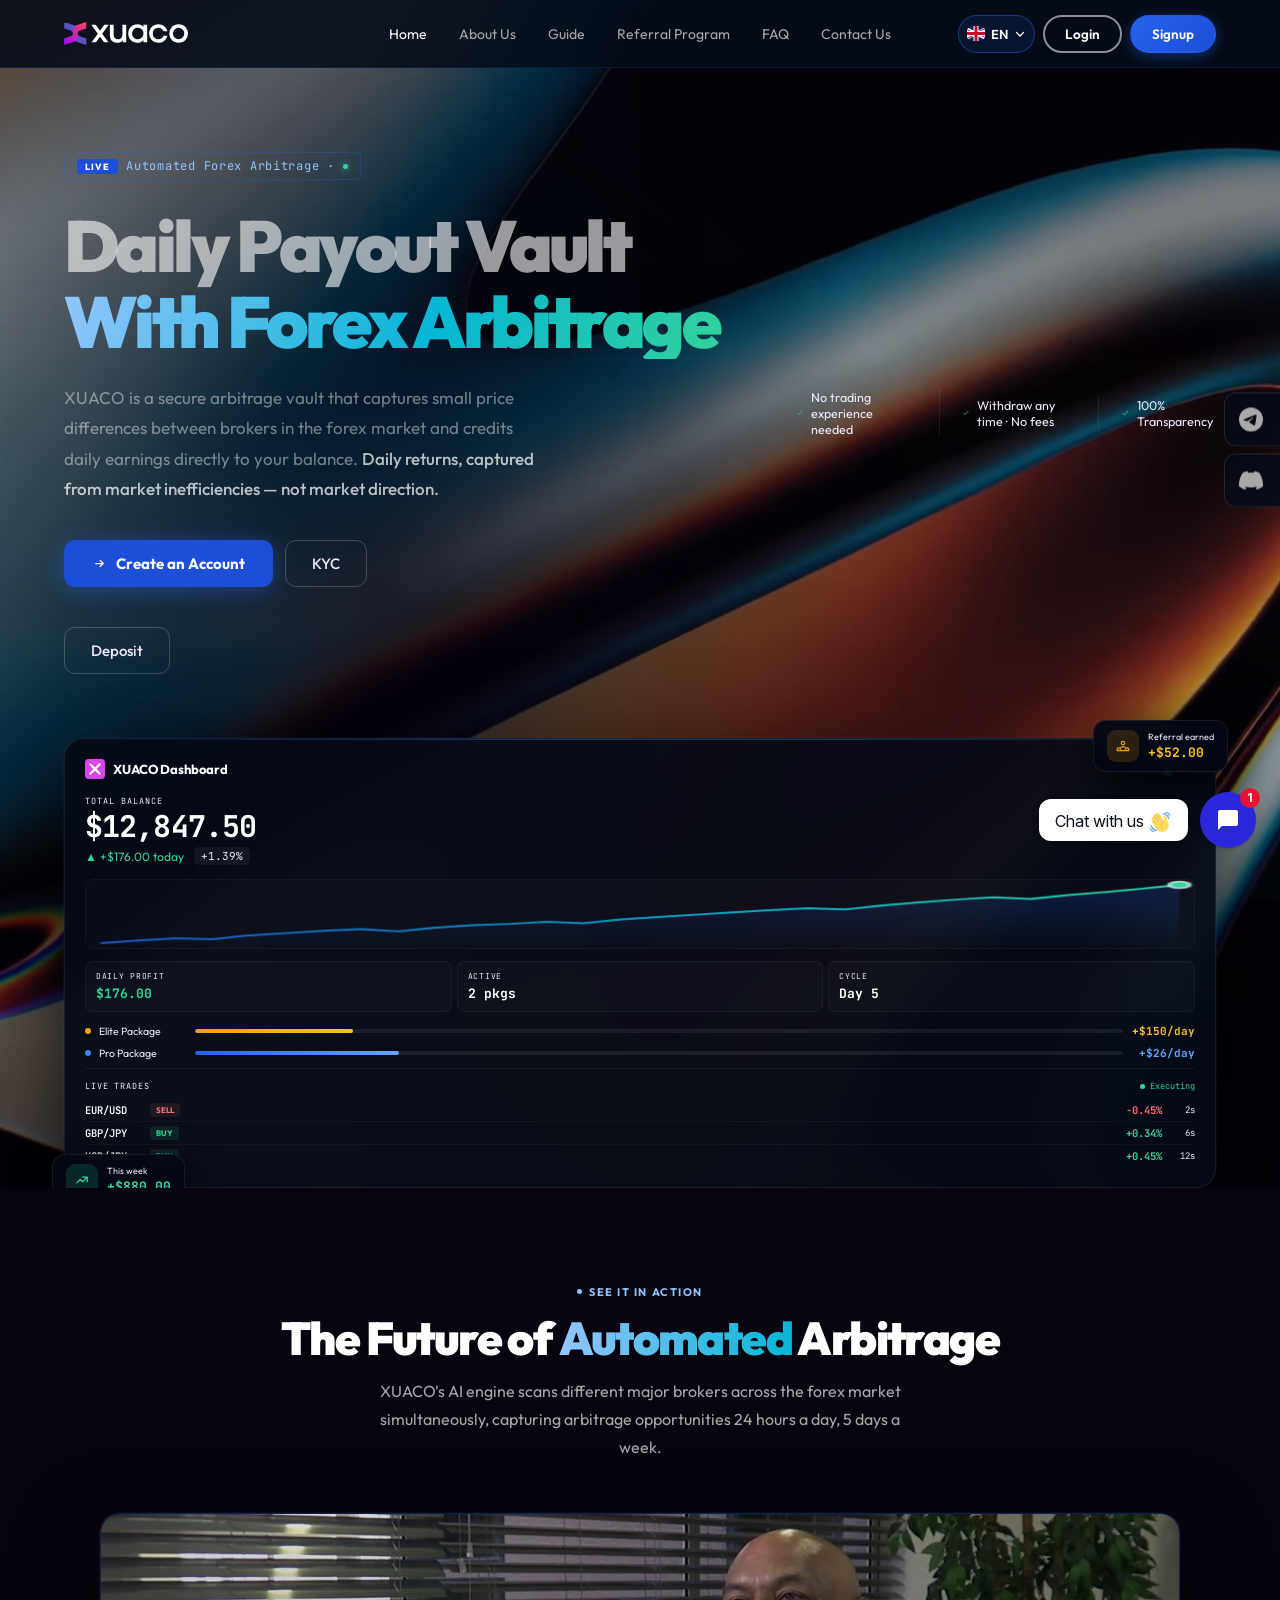
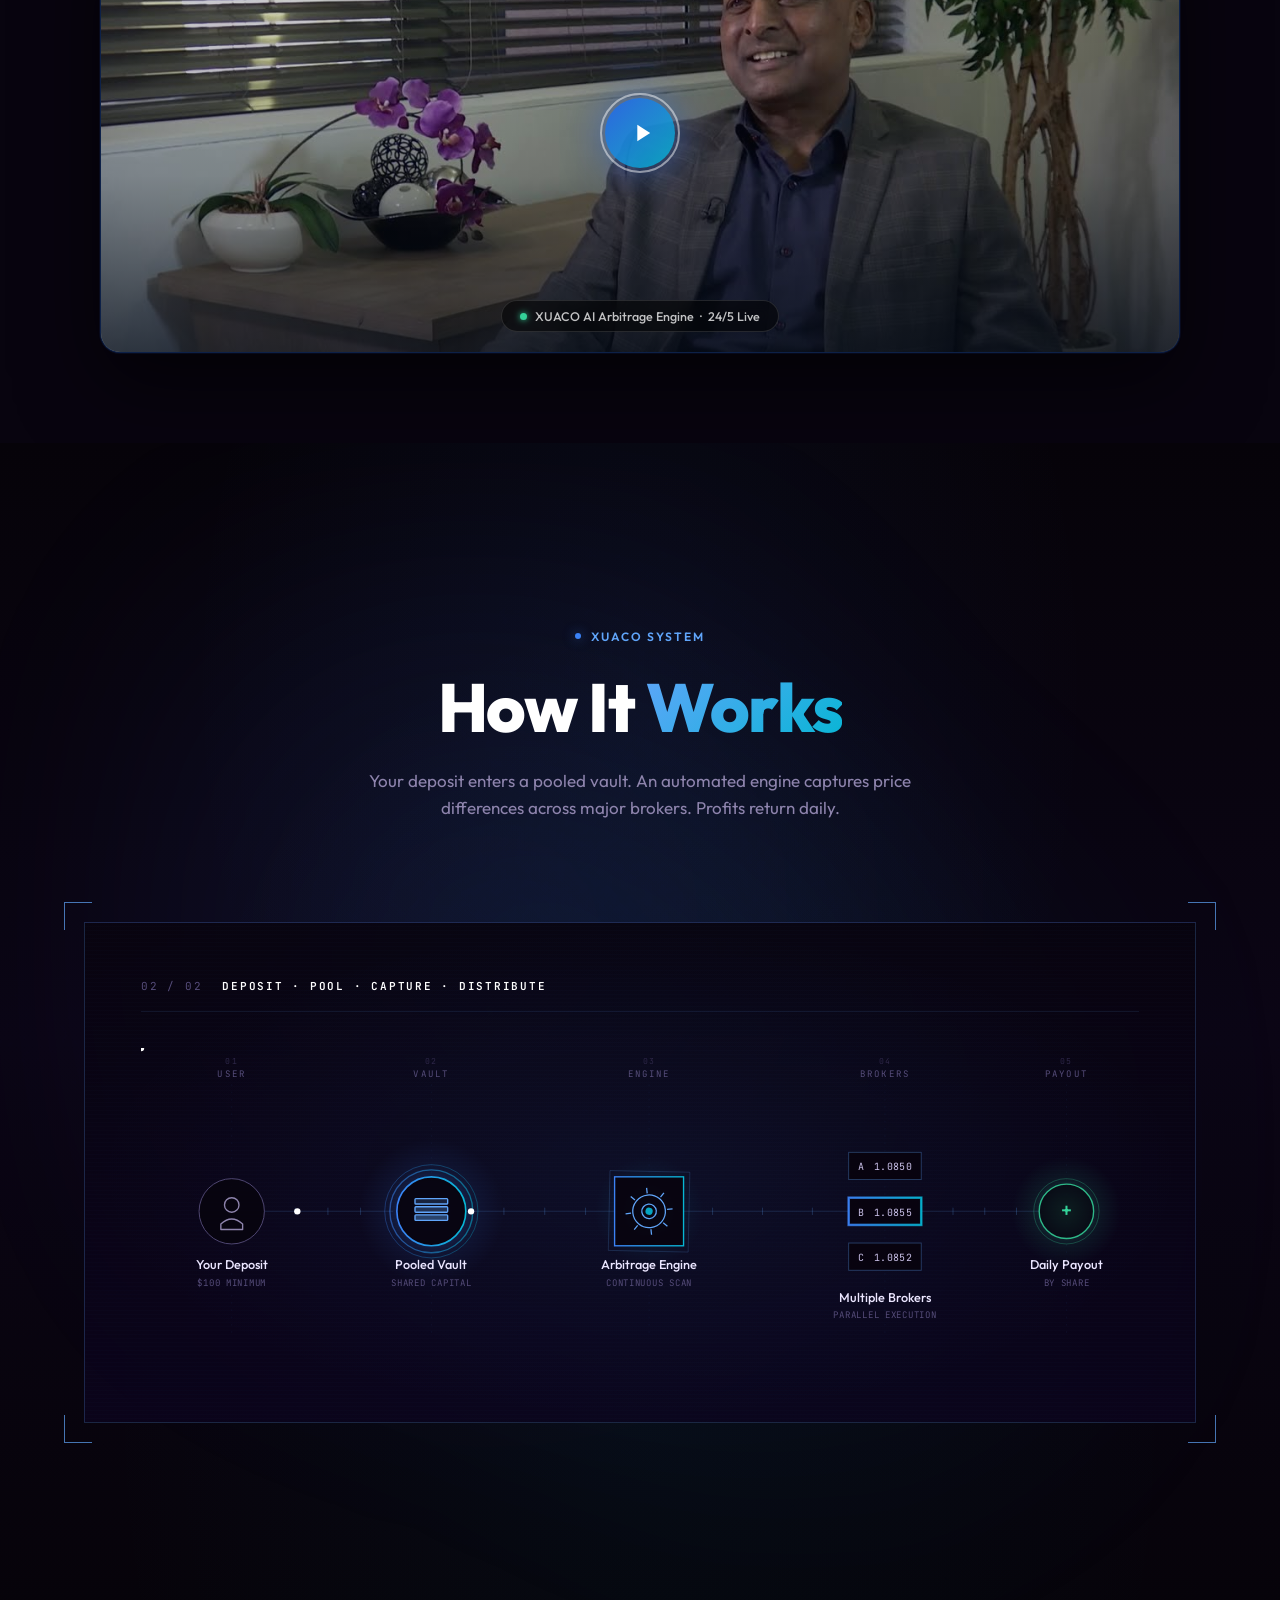
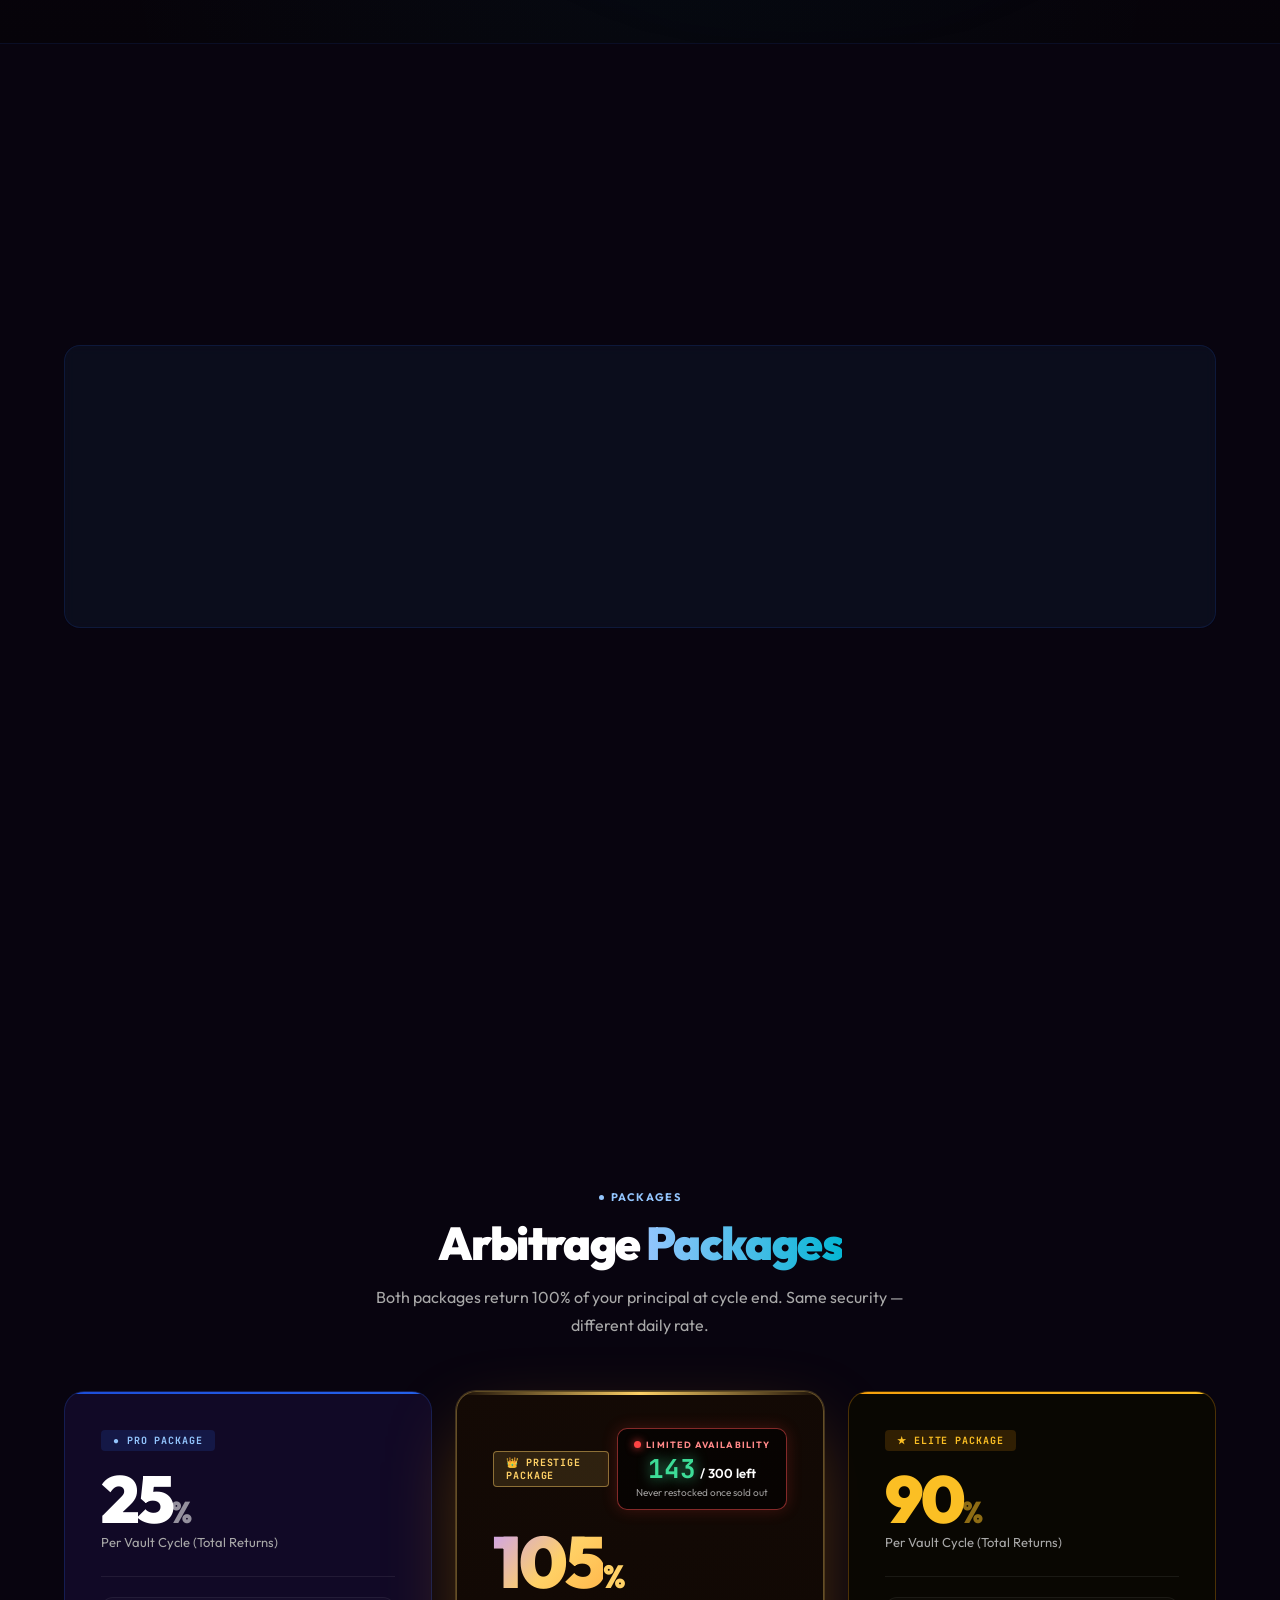
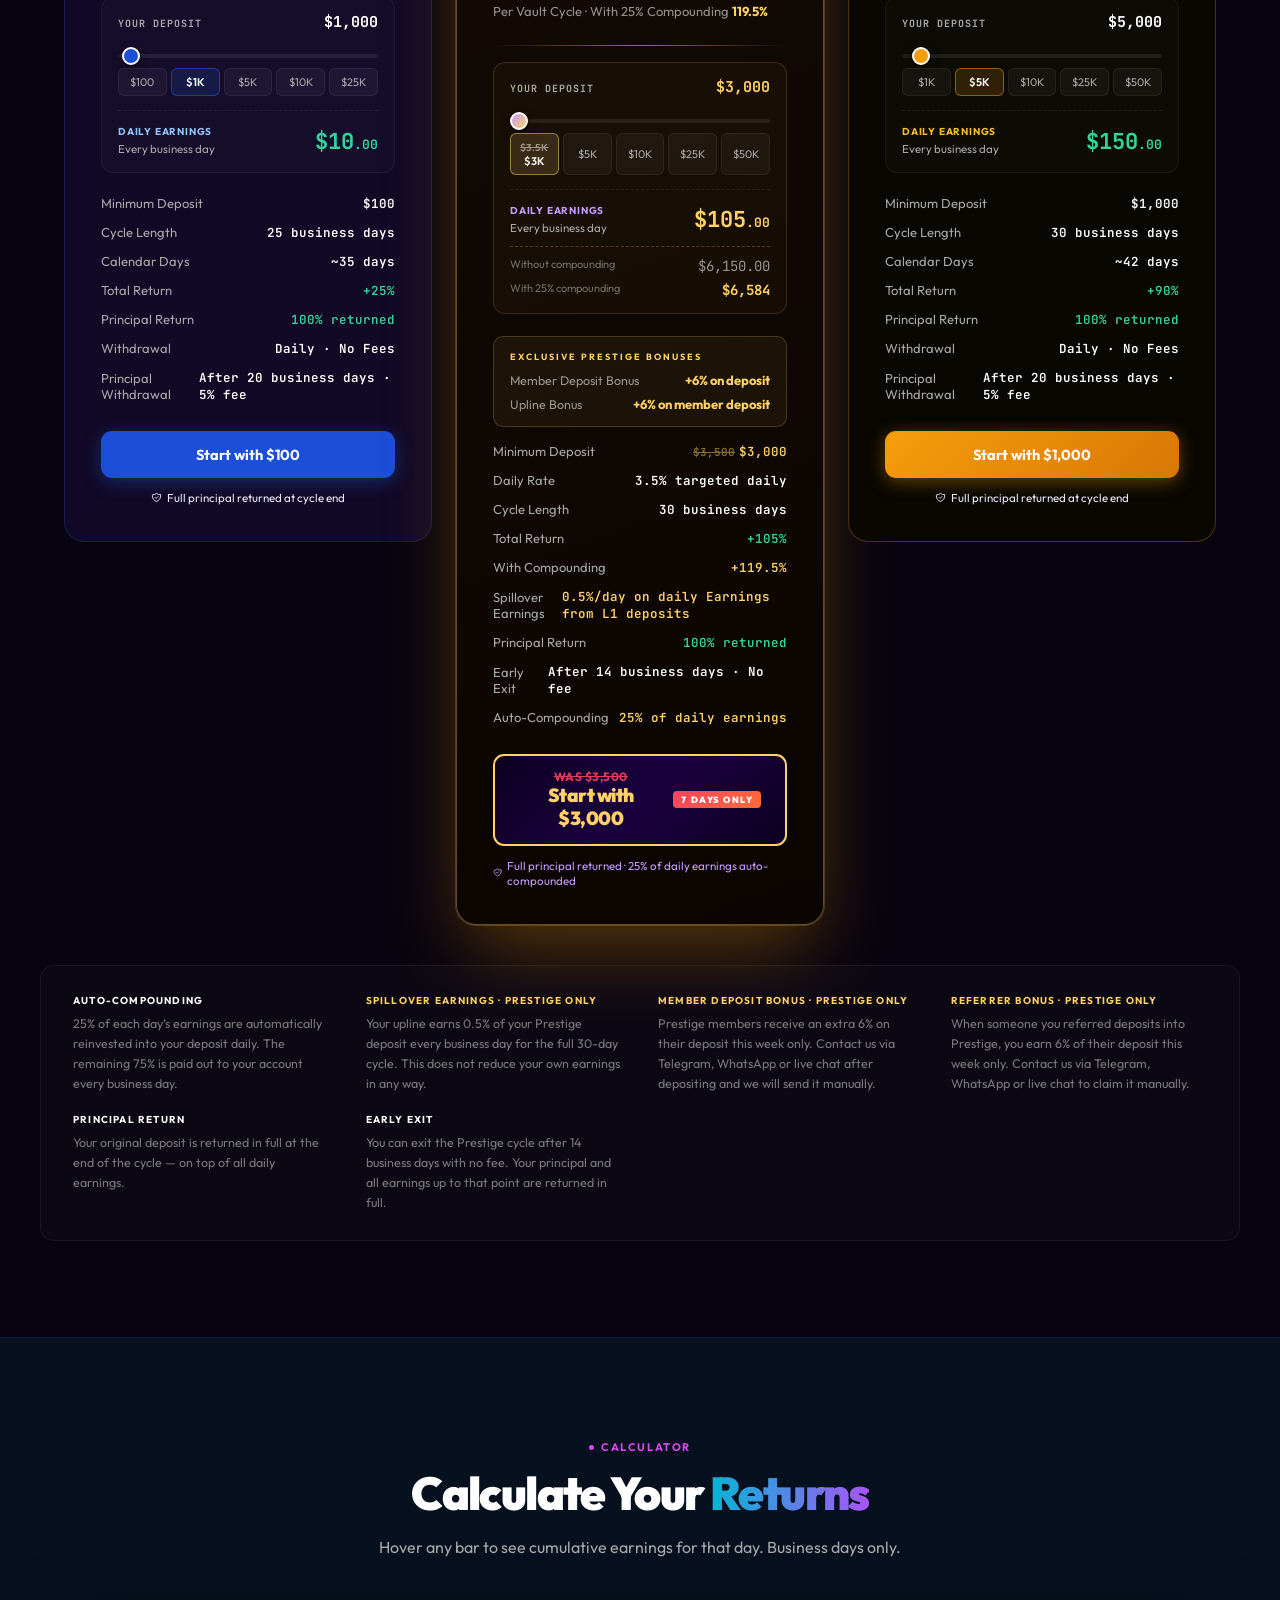
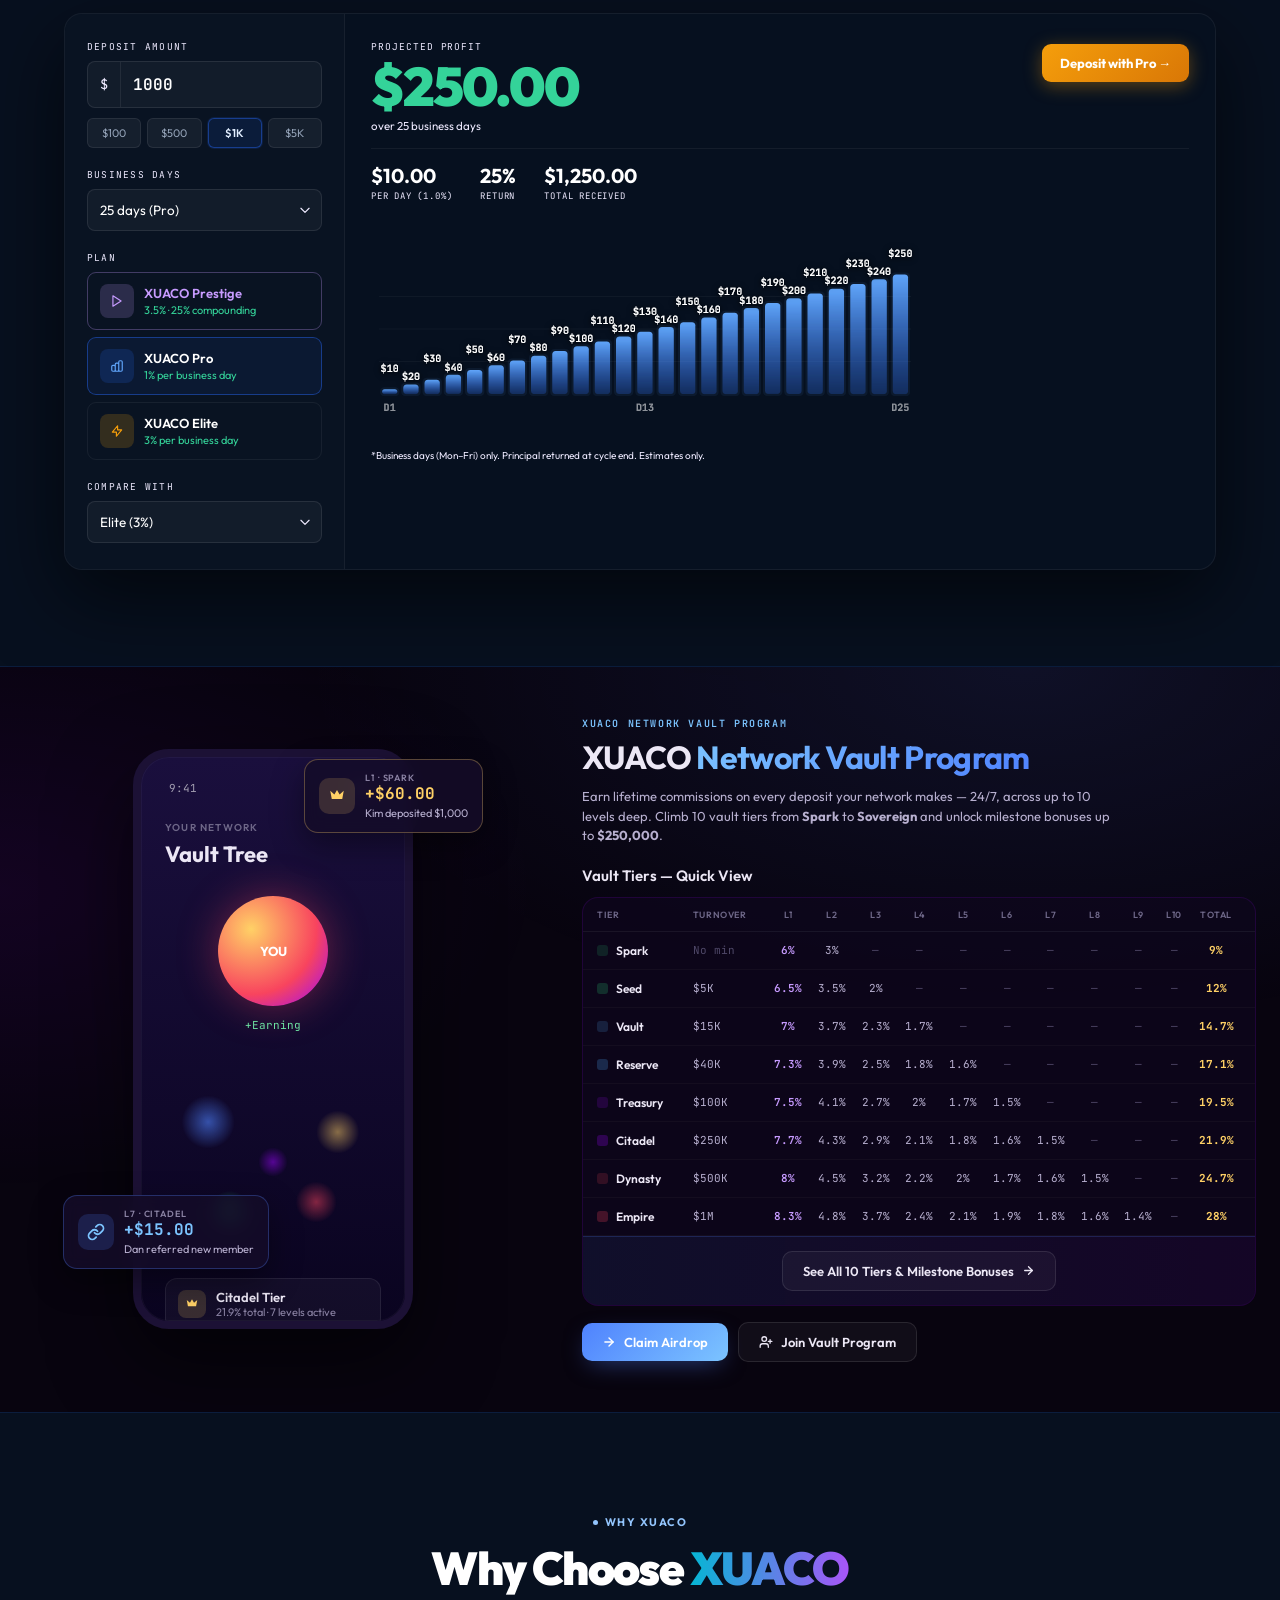
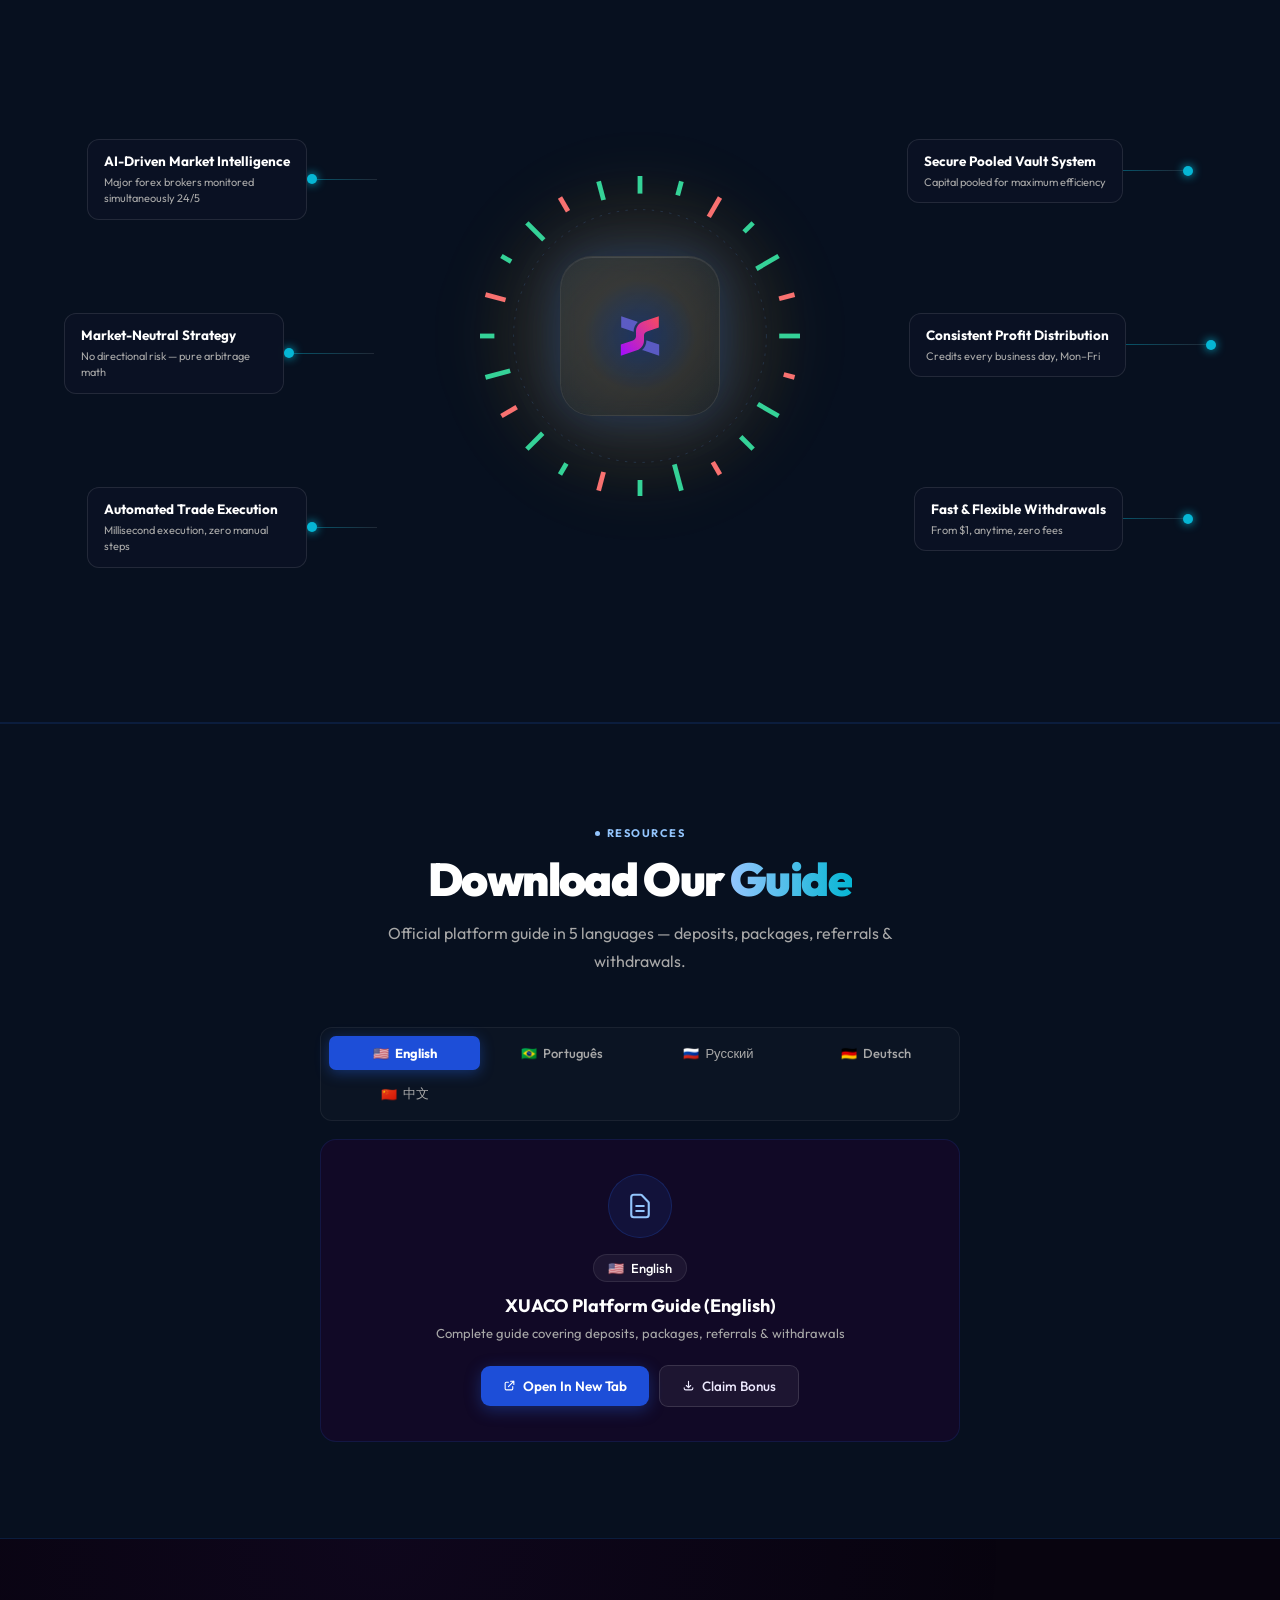
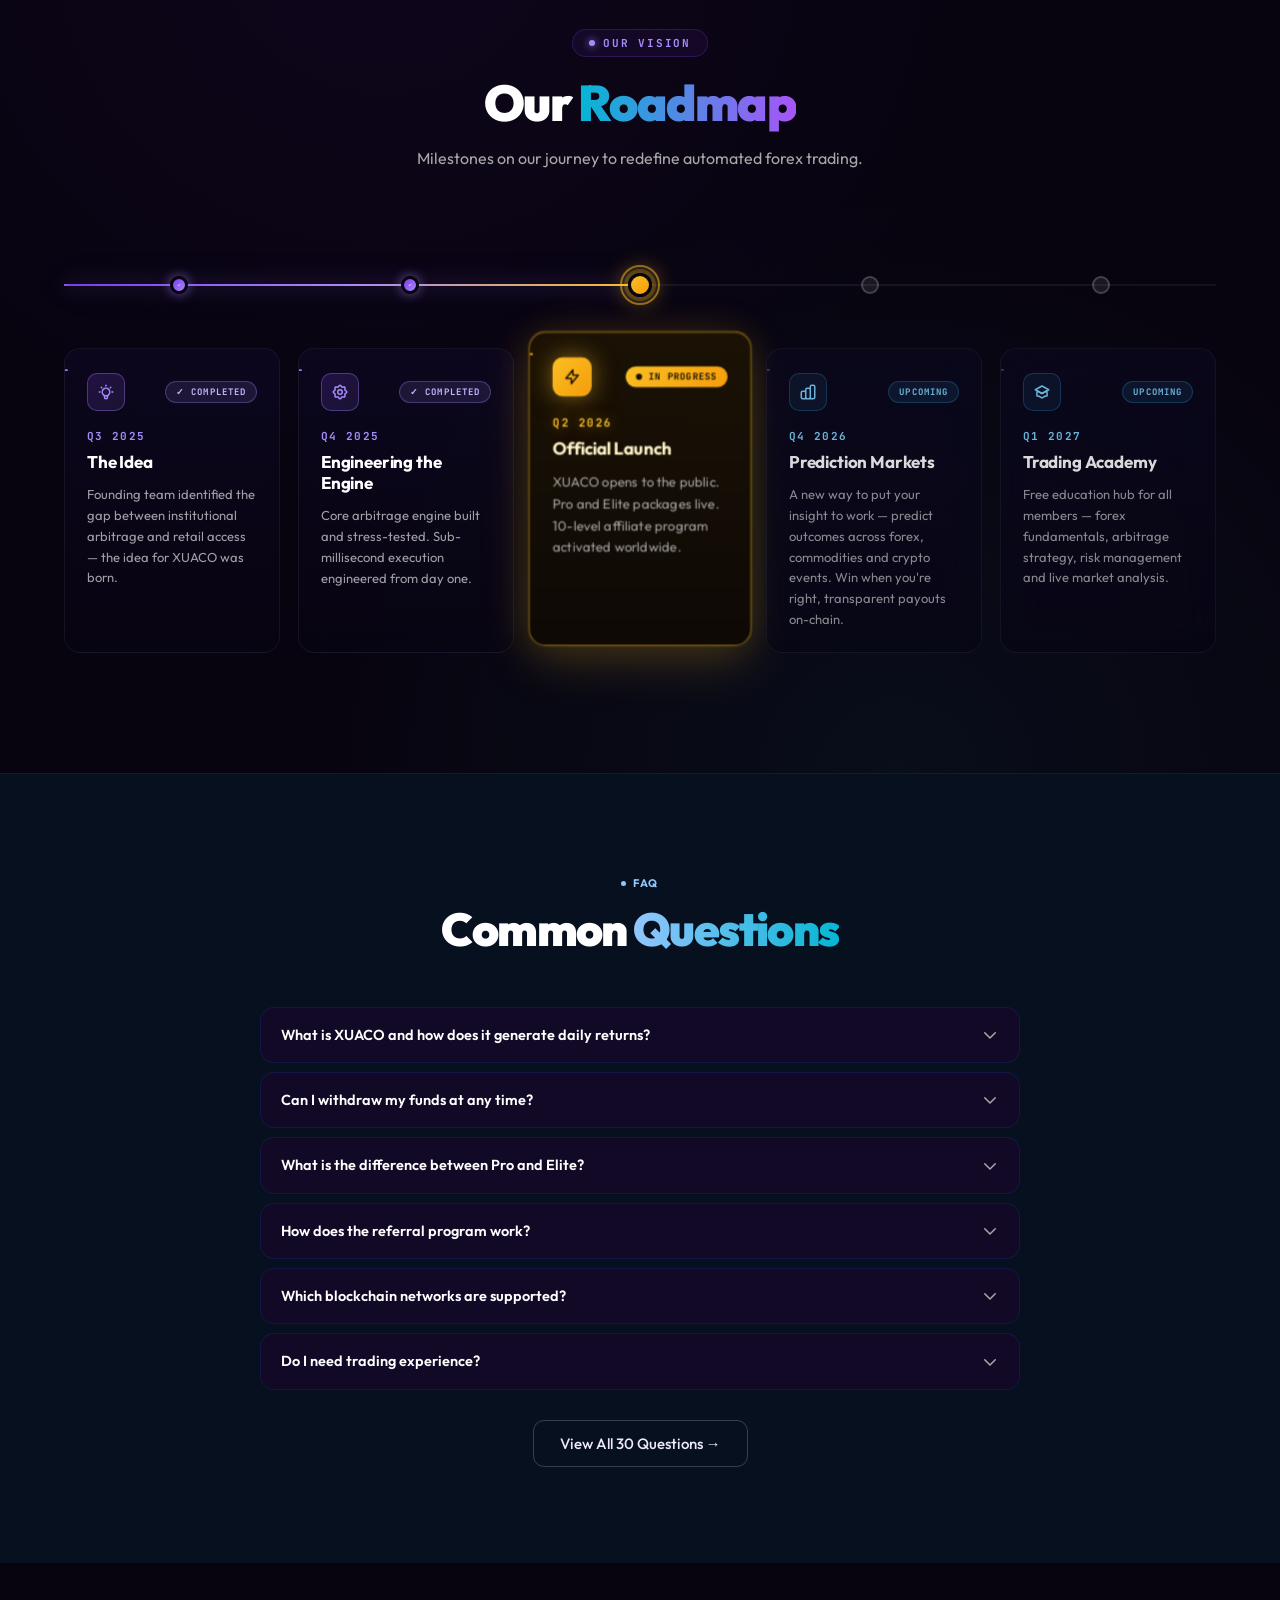
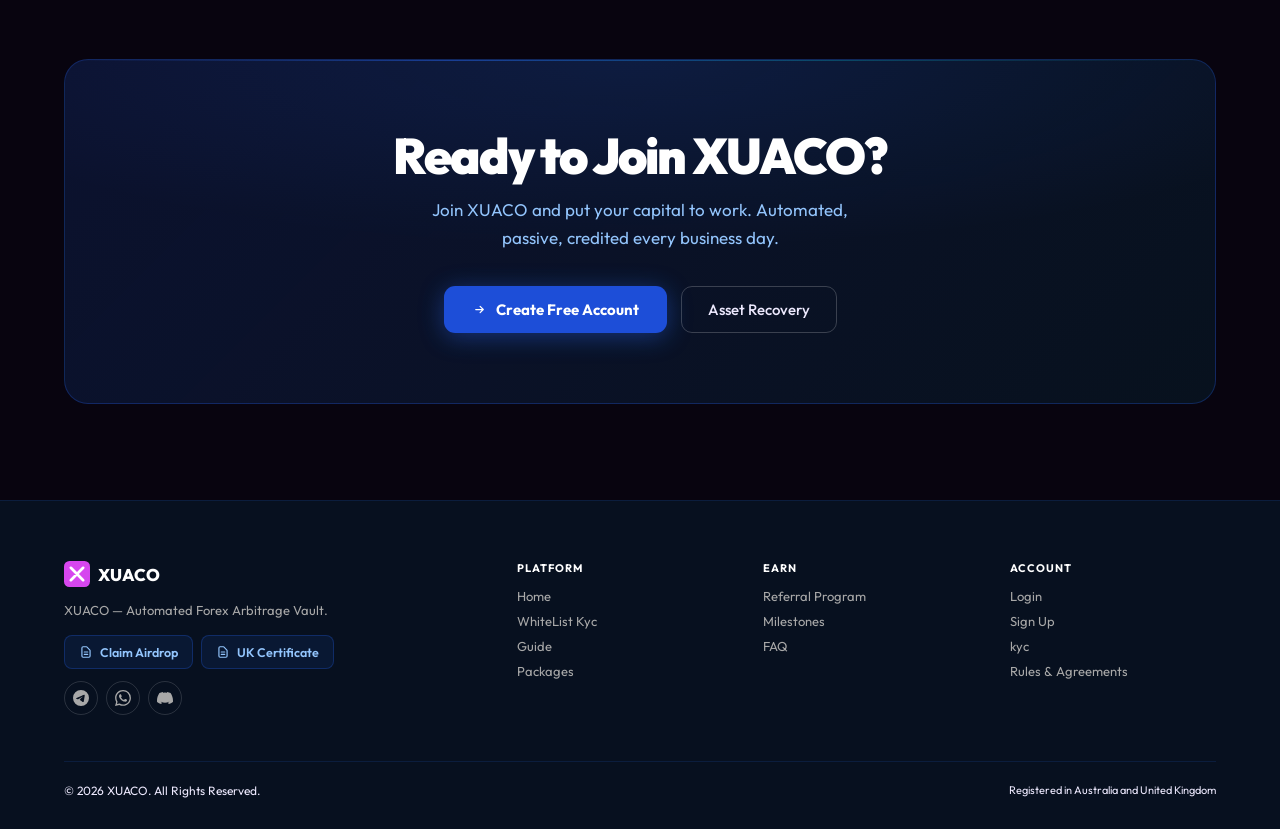
==== commit ddea725b: "first commit" ====
--- a/index.html
+++ b/index.html
@@ -117,8 +117,8 @@
                 alt="RO">Română</a>
           </div>
         </div>
-        <a class="btn-nav" href="wallet.html">Login</a>
-        <a class="btn-nav btn-nav-fill" href="wallet.html">Signup</a>
+        <a class="btn-nav" href="login.html">Login</a>
+        <a class="btn-nav btn-nav-fill" href="login.html">Signup</a>
       </div>
       <button class="mob-btn">
         <svg width="22" height="22" fill="none" stroke="currentColor" viewBox="0 0 24 24">
@@ -133,17 +133,17 @@
         </svg></button>
       <a class="nav-link active" href="https://xuaco.com/?a=home">Home</a>
       <a class="nav-link" href="#">About Us</a>
-      <a class="nav-link" href="wallet.html">Guide</a>
-      <a class="nav-link" href="wallet.html">Referral Program</a>
+      <a class="nav-link" href="login.html">Guide</a>
+      <a class="nav-link" href="login.html">Referral Program</a>
       <a class="nav-link" href="#">FAQ</a>
-      <a class="nav-link" href="wallet.html">Contact Us</a>
+      <a class="nav-link" href="login.html">Contact Us</a>
       <div class="mob-nav-btns">
-        <a class="btn-nav" href="wallet.html">Logn</a>
-        <a class="btn-nav btn-nav-fill" href="wallet.html">Signup</a>
+        <a class="btn-nav" href="login.html">Logn</a>
+        <a class="btn-nav btn-nav-fill" href="login.html">Signup</a>
       </div>
       <div class="mob-nav-extras">
-        <a class="mob-nav-social" href="#" target="_blank"><svg width="18" height="18"
-            viewBox="0 0 24 24" fill="currentColor">
+        <a class="mob-nav-social" href="#" target="_blank"><svg width="18" height="18" viewBox="0 0 24 24"
+            fill="currentColor">
             <path
               d="M11.944 0A12 12 0 0 0 0 12a12 12 0 0 0 12 12 12 12 0 0 0 12-12A12 12 0 0 0 12 0a12 12 0 0 0-.056 0zm4.962 7.224c.1-.002.321.023.465.14a.506.506 0 0 1 .171.325c.016.093.036.306.02.472-.18 1.898-.962 6.502-1.36 8.627-.168.9-.499 1.201-.82 1.23-.696.065-1.225-.46-1.9-.902-1.056-.693-1.653-1.124-2.678-1.8-1.185-.78-.417-1.21.258-1.91.177-.184 3.247-2.977 3.307-3.23.007-.032.014-.15-.056-.212s-.174-.041-.249-.024c-.106.024-1.793 1.14-5.061 3.345-.48.33-.913.49-1.302.48-.428-.008-1.252-.241-1.865-.44-.752-.245-1.349-.374-1.297-.789.027-.216.325-.437.893-.663 3.498-1.524 5.83-2.529 6.998-3.014 3.332-1.386 4.025-1.627 4.476-1.635z">
             </path>
@@ -281,12 +281,14 @@
                 brokers in the forex market and credits daily earnings directly to your balance. <b>Daily returns,
                   captured from market inefficiencies — not market direction.</b></p>
               <div class="h-btns av d3 in">
-                <a class="btn-blue" href="wallet.html"><svg width="15" height="15" fill="none"
-                    stroke="currentColor" viewBox="0 0 24 24">
+                <a class="btn-blue" href="login.html"><svg width="15" height="15" fill="none" stroke="currentColor"
+                    viewBox="0 0 24 24">
                     <path stroke-linecap="round" stroke-linejoin="round" stroke-width="2" d="M13 7l5 5m0 0l-5 5m5-5H6">
                     </path>
                   </svg>Create an Account</a>
-                <a class="btn-ghost" href="wallet.html">KYC</a>
+                <a class="btn-ghost" href="login.html">KYC</a>
+              </div>
+              <a class="btn-ghost" href="login.html">Deposit</a>
               </div>
               <div class="h-proof av d4 in">
                 <div class="h-proof-item"><svg width="12" height="12" fill="none" stroke="#34d399" viewBox="0 0 24 24">
@@ -3146,7 +3148,7 @@
                 <div class="pkg-attr"><span class="pkg-attr-k">Principal Withdrawal</span><span class="pkg-attr-v">After
                     20 business days · 5% fee</span></div>
               </div>
-              <a class="pkg-cta" id="proCalcCta" href="wallet.html">Start with $100</a>
+              <a class="pkg-cta" id="proCalcCta" href="login.html">Start with $100</a>
               <div class="pkg-note"><svg width="11" height="11" fill="none" stroke="currentColor" viewBox="0 0 24 24">
                   <path stroke-linecap="round" stroke-linejoin="round" stroke-width="2"
                     d="M9 12l2 2 4-4m5.618-4.016A11.955 11.955 0 0112 2.944a11.955 11.955 0 01-8.618 3.04A12.02 12.02 0 003 9c0 5.591 3.824 10.29 9 11.622 5.176-1.332 9-6.03 9-11.622 0-1.042-.133-2.052-.382-3.016z">
@@ -3184,7 +3186,8 @@
                   style="background:linear-gradient(135deg,#c79bff 0%,#ffd166 55%,#ffb347 100%);-webkit-background-clip:text;background-clip:text;-webkit-text-fill-color:transparent;">105</span><span
                   style="font-size:32px;color:#ffd166;-webkit-text-fill-color:#ffd166;">%</span></div>
               <div class="pkg-rate-sub" style="color:rgba(255,255,255,0.55);">Per Vault Cycle · With 25% Compounding
-                <strong style="color:#ffd166;">119.5%</strong></div>
+                <strong style="color:#ffd166;">119.5%</strong>
+              </div>
               <div class="pkg-div"
                 style="background:linear-gradient(90deg,transparent,rgba(255,209,102,0.55),transparent);margin:16px 0;">
               </div>
@@ -3254,7 +3257,7 @@
                 <div class="pkg-attr"><span class="pkg-attr-k">Auto-Compounding</span><span class="pkg-attr-v"
                     style="color:#ffd166;">25% of daily earnings</span></div>
               </div>
-              <a class="pkg-cta" href="wallet.html"
+              <a class="pkg-cta" href="login.html"
                 style="background:linear-gradient(135deg,#0d0020 0%,#1a0040 50%,#0d0020 100%);border:2px solid #ffd166;color:#ffffff;display:flex;align-items:center;justify-content:center;gap:10px;padding:14px 24px;">
                 <span style="display:flex;flex-direction:column;align-items:center;line-height:1.2;">
                   <span
@@ -3318,7 +3321,7 @@
                 <div class="pkg-attr"><span class="pkg-attr-k">Principal Withdrawal</span><span class="pkg-attr-v">After
                     20 business days · 5% fee</span></div>
               </div>
-              <a class="pkg-cta" id="eliteCalcCta" href="wallet.html">Start with $1,000</a>
+              <a class="pkg-cta" id="eliteCalcCta" href="login.html">Start with $1,000</a>
               <div class="pkg-note"><svg width="11" height="11" fill="none" stroke="currentColor" viewBox="0 0 24 24">
                   <path stroke-linecap="round" stroke-linejoin="round" stroke-width="2"
                     d="M9 12l2 2 4-4m5.618-4.016A11.955 11.955 0 0112 2.944a11.955 11.955 0 01-8.618 3.04A12.02 12.02 0 003 9c0 5.591 3.824 10.29 9 11.622 5.176-1.332 9-6.03 9-11.622 0-1.042-.133-2.052-.382-3.016z">
@@ -3470,7 +3473,7 @@
                   <div class="c-res-num" id="cProfit">$250.00</div>
                   <div class="c-res-sub" id="cSub">over 25 business days</div>
                 </div>
-                <a class="c-cta-btn" href="wallet.html" id="cCtaBtn">Deposit with Pro →</a>
+                <a class="c-cta-btn" href="login.html" id="cCtaBtn">Deposit with Pro →</a>
               </div>
               <div class="c-kpis">
                 <div>
@@ -4300,7 +4303,7 @@
                 </svg>
                 Claim Airdrop
               </a>
-              <a href="wallet.html" class="xv-btn xv-btn-secondary">
+              <a href="login.html" class="xv-btn xv-btn-secondary">
                 <svg width="14" height="14" viewBox="0 0 24 24" fill="none" stroke="currentColor" stroke-width="2.2"
                   stroke-linecap="round" stroke-linejoin="round">
                   <path d="M16 21v-2a4 4 0 0 0-4-4H6a4 4 0 0 0-4 4v2"></path>
@@ -4521,13 +4524,12 @@
               <div class="docs-lang-badge"><span id="dFlag">🇺🇸</span><span id="dLang">English</span></div>
               <div class="docs-title" id="dTitle">XUACO Platform Guide (English)</div>
               <div class="docs-sub">Complete guide covering deposits, packages, referrals &amp; withdrawals</div>
-              <div class="docs-btns"><a class="docs-btn-p" href="wallet.html"
-                  id="dOpen" target="_blank"><svg width="13" height="13" fill="none" stroke="currentColor"
-                    viewBox="0 0 24 24">
+              <div class="docs-btns"><a class="docs-btn-p" href="login.html" id="dOpen" target="_blank"><svg width="13"
+                    height="13" fill="none" stroke="currentColor" viewBox="0 0 24 24">
                     <path stroke-linecap="round" stroke-linejoin="round" stroke-width="2"
                       d="M10 6H6a2 2 0 00-2 2v10a2 2 0 002 2h10a2 2 0 002-2v-4M14 4h6m0 0v6m0-6L10 14"></path>
-                  </svg>Open In New Tab</a><a class="docs-btn-s" href="wallet.html"
-                  id="dDl" download="XUACO-Guide-EN.pdf"><svg width="13" height="13" fill="none" stroke="currentColor"
+                  </svg>Open In New Tab</a><a class="docs-btn-s" href="login.html" id="dDl"
+                  download="XUACO-Guide-EN.pdf"><svg width="13" height="13" fill="none" stroke="currentColor"
                     viewBox="0 0 24 24">
                     <path stroke-linecap="round" stroke-linejoin="round" stroke-width="2"
                       d="M4 16v1a3 3 0 003 3h10a3 3 0 003-3v-1m-4-4l-4 4m0 0l-4-4m4 4V4"></path>
@@ -5258,8 +5260,8 @@
               </div>
             </div>
           </div>
-          <div style="text-align:center;margin-top:30px;" class="av in"><a class="btn-ghost"
-              href="#">View All 30 Questions →</a></div>
+          <div style="text-align:center;margin-top:30px;" class="av in"><a class="btn-ghost" href="#">View All 30
+              Questions →</a></div>
         </div>
       </section>
 
@@ -5270,8 +5272,8 @@
             <h2 class="cta-h">Ready to Join XUACO?</h2>
             <p class="cta-p">Join XUACO and put your capital to work. Automated, passive, credited every business day.
             </p>
-            <div class="cta-acts"><a class="btn-blue" href="wallet.html"><svg width="15" height="15"
-                  fill="none" stroke="currentColor" viewBox="0 0 24 24">
+            <div class="cta-acts"><a class="btn-blue" href="login.html"><svg width="15" height="15" fill="none"
+                  stroke="currentColor" viewBox="0 0 24 24">
                   <path stroke-linecap="round" stroke-linejoin="round" stroke-width="2" d="M13 7l5 5m0 0l-5 5m5-5H6">
                   </path>
                 </svg>Create Free Account</a><a class="btn-ghost">Asset Recovery</a></div>
@@ -5643,7 +5645,7 @@
                   <div class="c-res-num" id="mProfit">$250.00</div>
                   <div class="c-res-sub" id="mSub">over 25 business days</div>
                 </div>
-                <a class="c-cta-btn" href="wallet.html" id="mCtaBtn">Deposit with Pro →</a>
+                <a class="c-cta-btn" href="login.html" id="mCtaBtn">Deposit with Pro →</a>
               </div>
               <div class="c-kpis">
                 <div>
@@ -5777,22 +5779,18 @@
           </div>
           <div>
             <div class="ft-col-h">Platform</div>
-            <div class="ft-links"><a class="ft-link" href="#">Home</a><a class="ft-link"
-                href="wallet.html">WhiteList Kyc</a><a class="ft-link"
-                href="#">Guide</a><a class="ft-link"
-                href="#">Packages</a></div>
+            <div class="ft-links"><a class="ft-link" href="#">Home</a><a class="ft-link" href="login.html">WhiteList
+                Kyc</a><a class="ft-link" href="#">Guide</a><a class="ft-link" href="#">Packages</a></div>
           </div>
           <div>
             <div class="ft-col-h">Earn</div>
-            <div class="ft-links"><a class="ft-link" href="#">Referral Program</a><a
-                class="ft-link" href="#">Milestones</a><a class="ft-link"
-                href="#">FAQ</a></div>
+            <div class="ft-links"><a class="ft-link" href="#">Referral Program</a><a class="ft-link"
+                href="#">Milestones</a><a class="ft-link" href="#">FAQ</a></div>
           </div>
           <div>
             <div class="ft-col-h">Account</div>
-            <div class="ft-links"><a class="ft-link" href="wallet.html">Login</a><a class="ft-link"
-                href="wallet.html">Sign Up</a><a class="ft-link"
-                href="wallet.html">kyc</a><a class="ft-link"
+            <div class="ft-links"><a class="ft-link" href="login.html">Login</a><a class="ft-link"
+                href="login.html">Sign Up</a><a class="ft-link" href="login.html">kyc</a><a class="ft-link"
                 href="#">Rules &amp; Agreements</a></div>
           </div>
         </div>
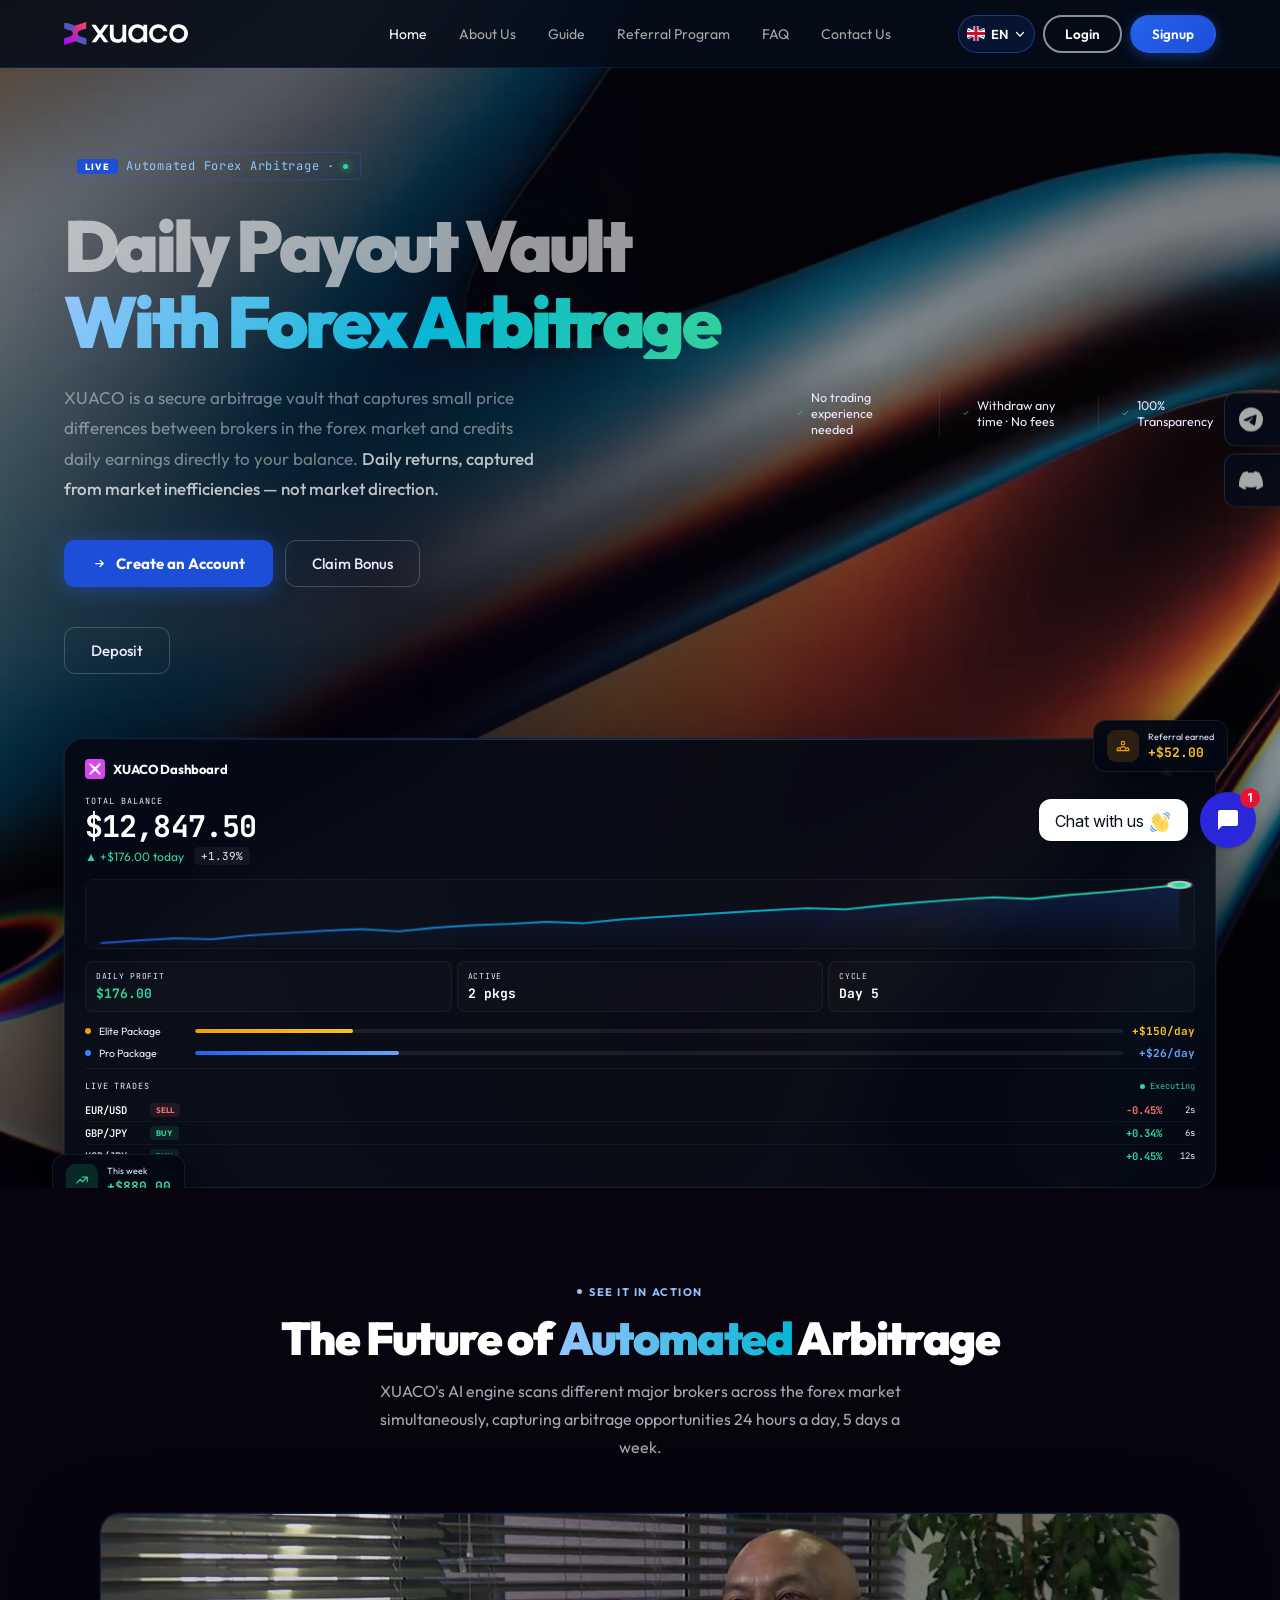
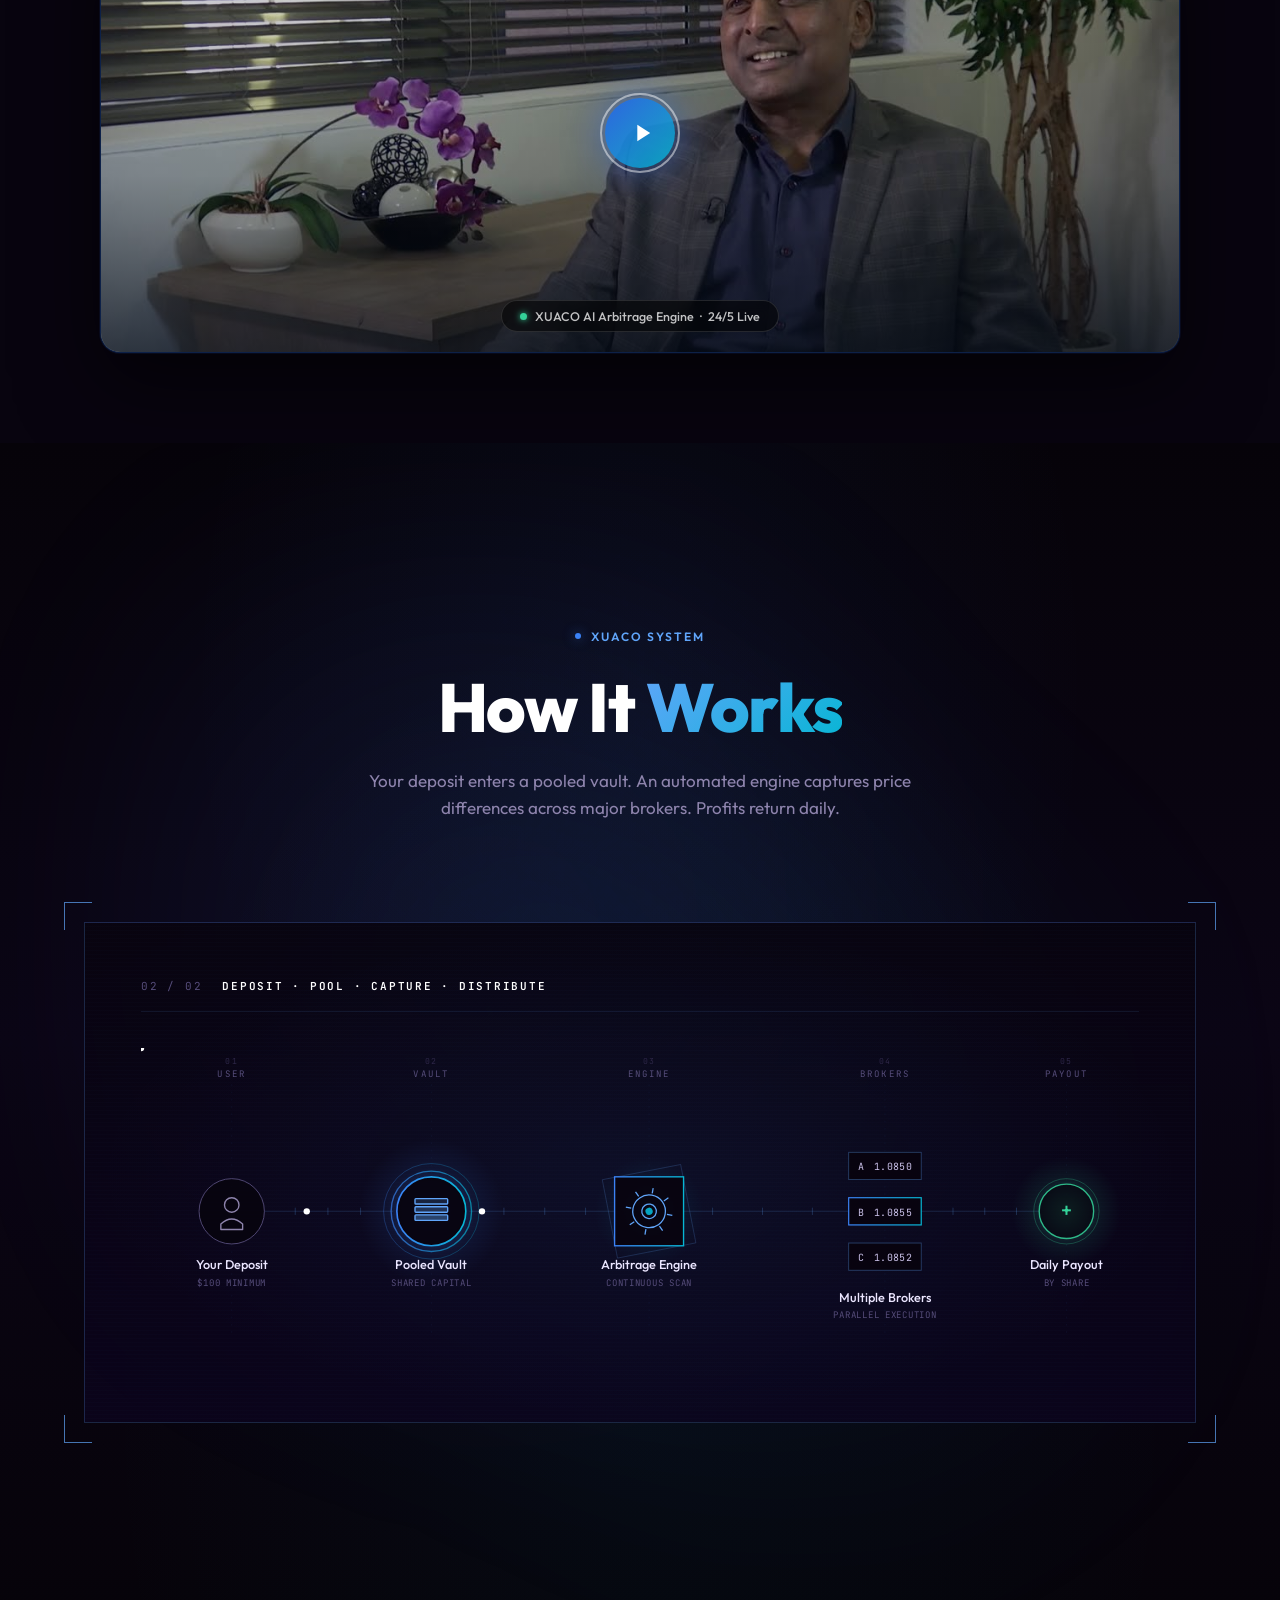
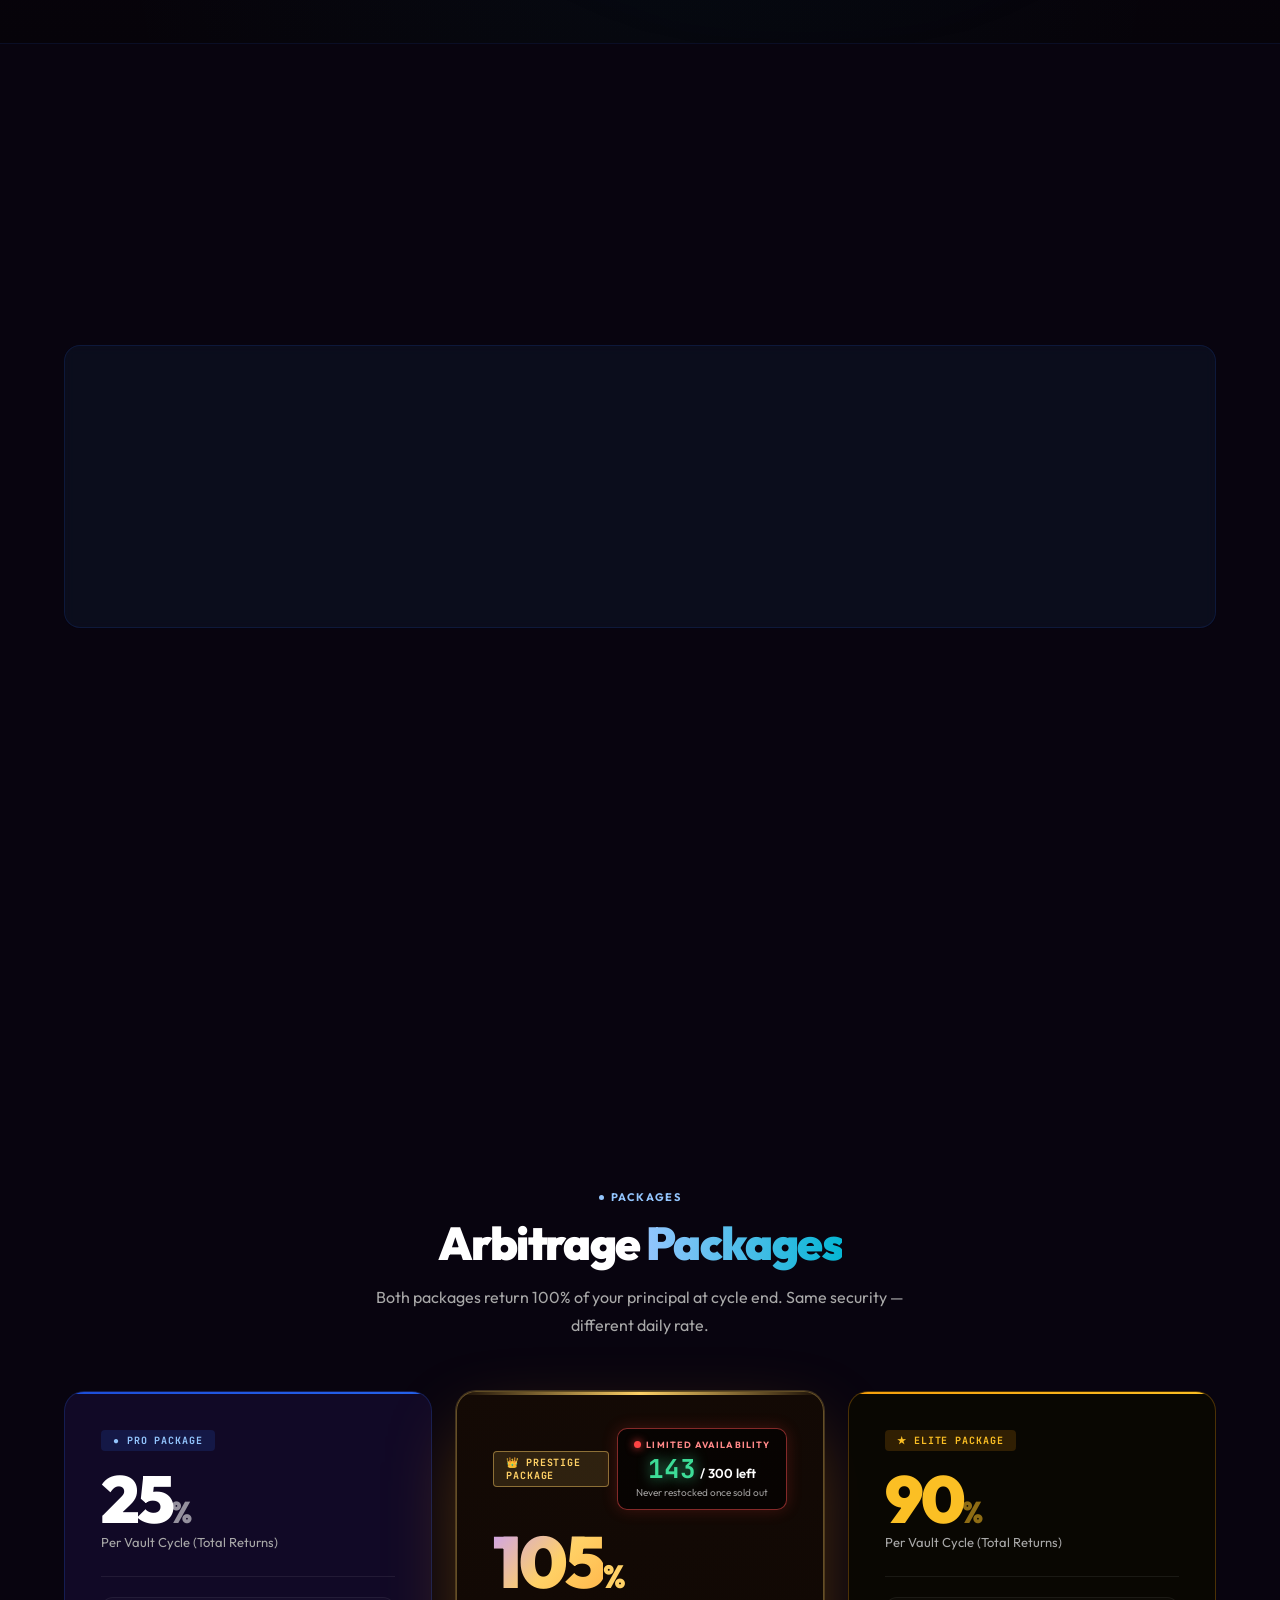
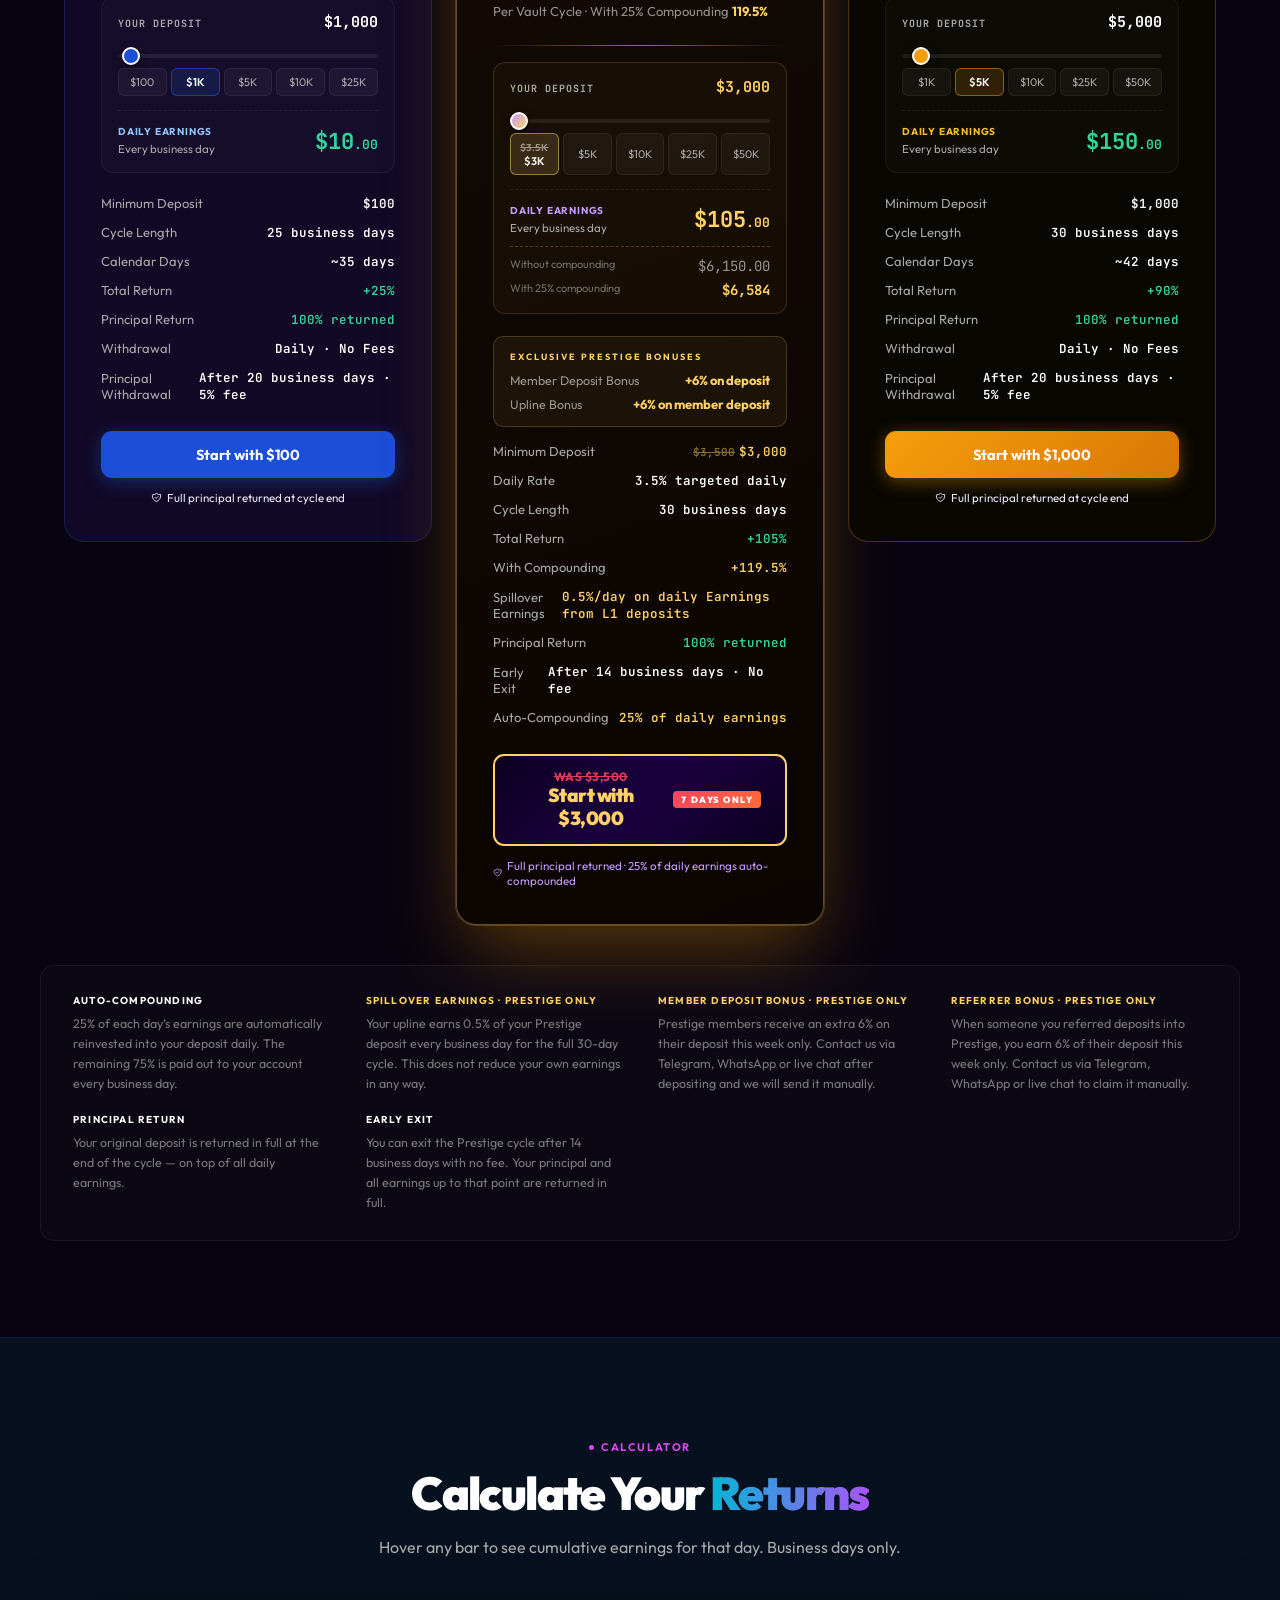
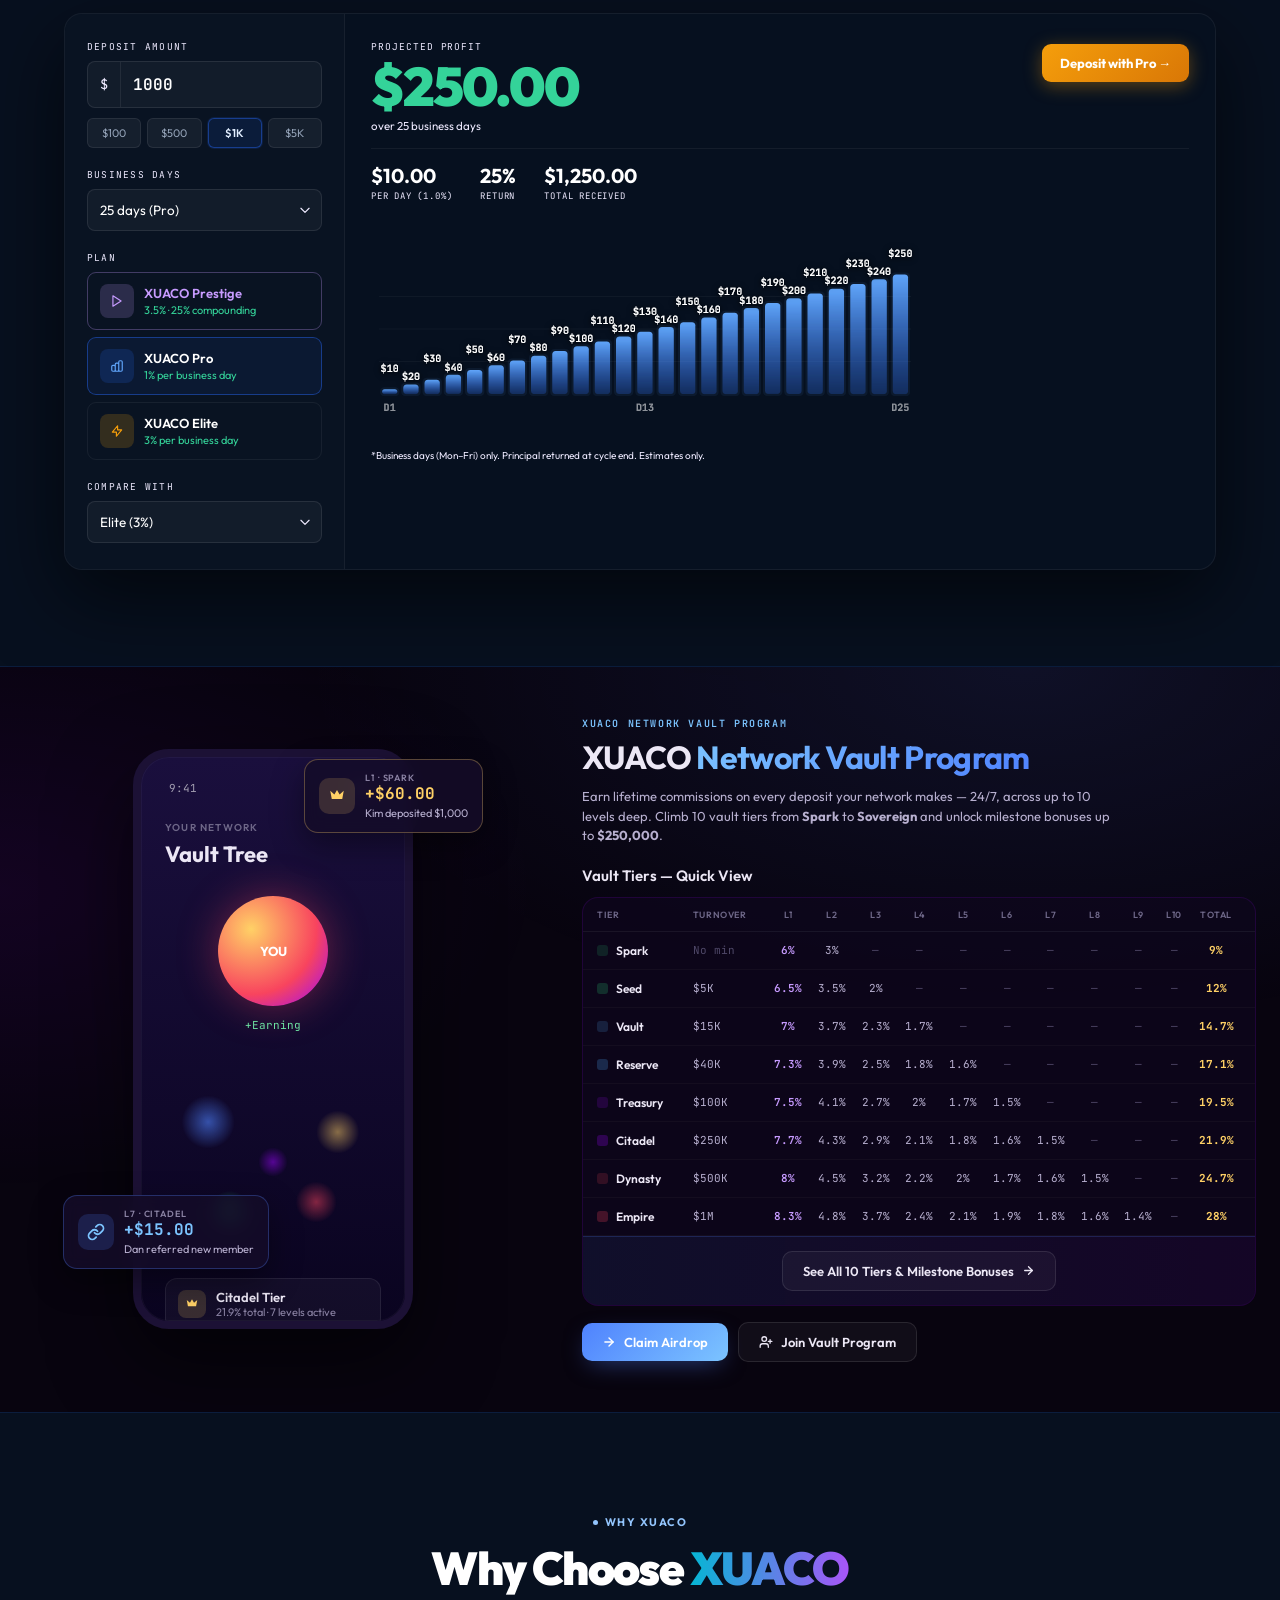
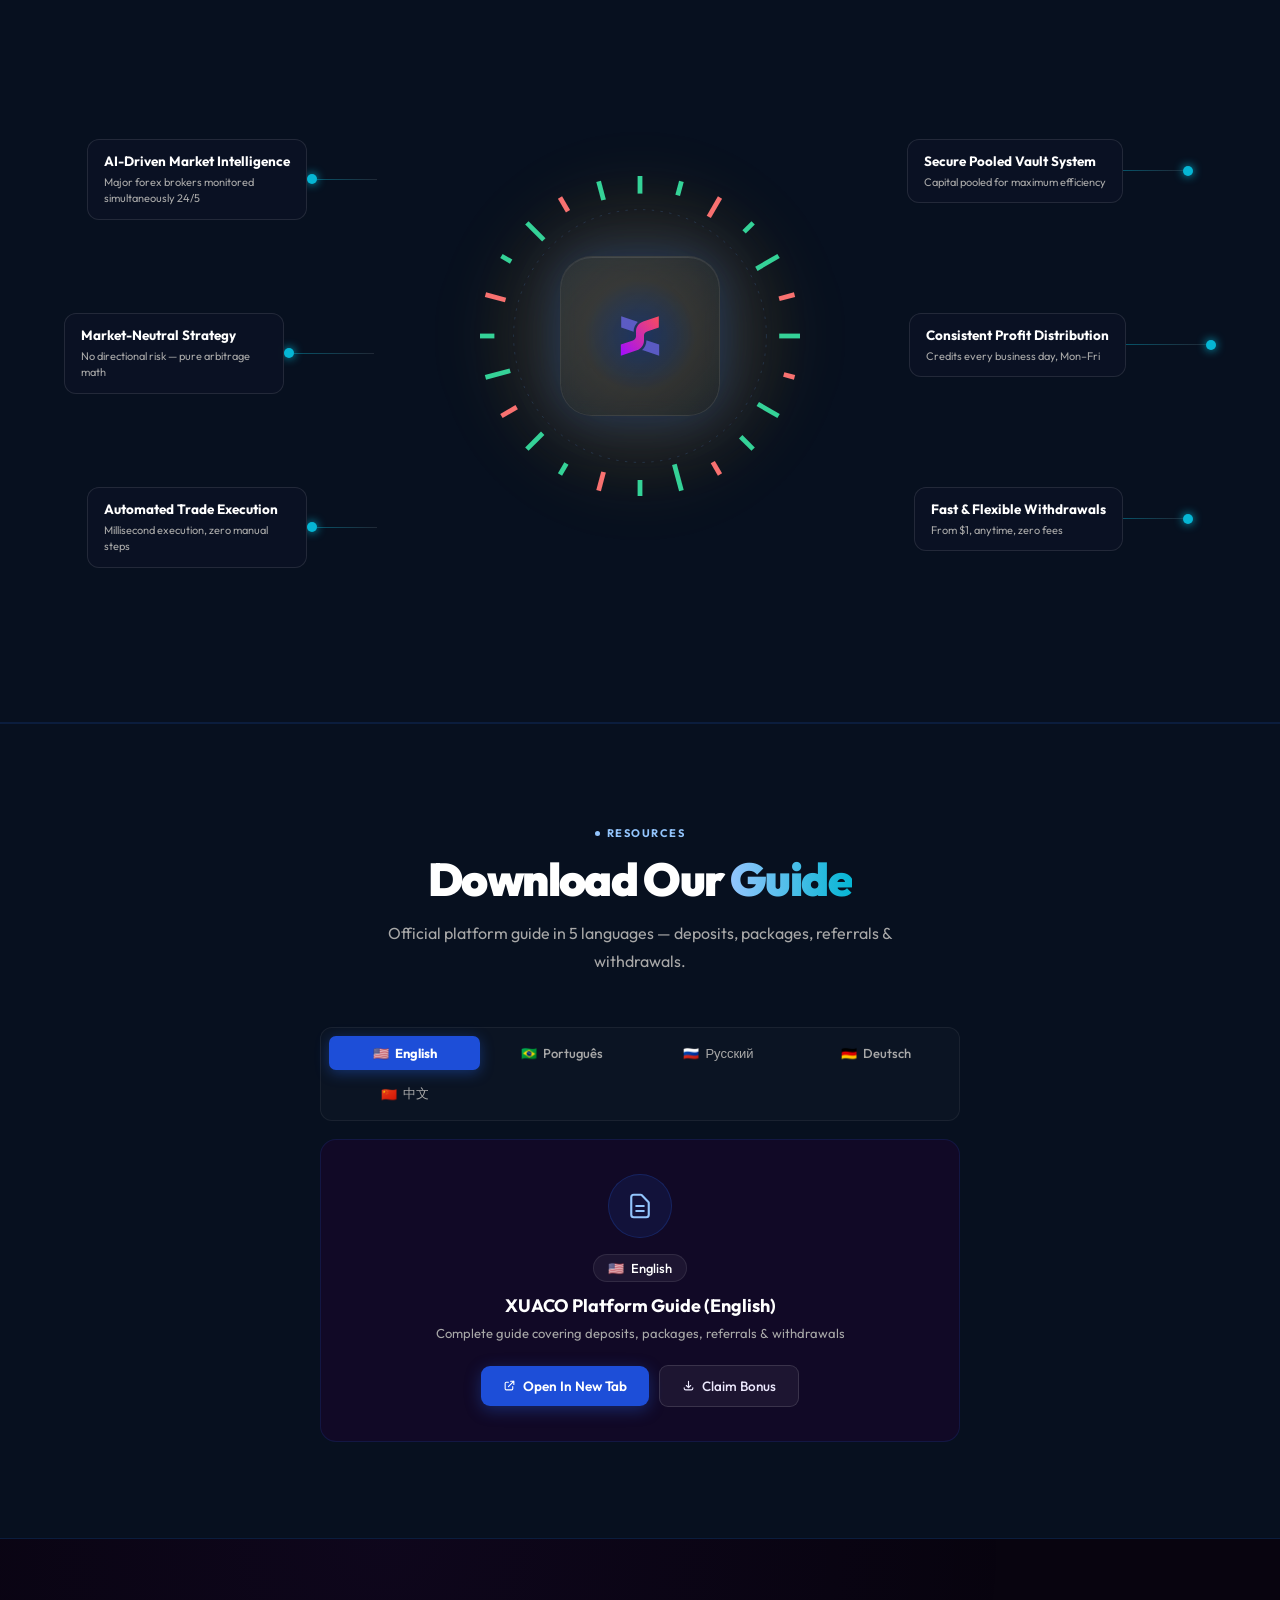
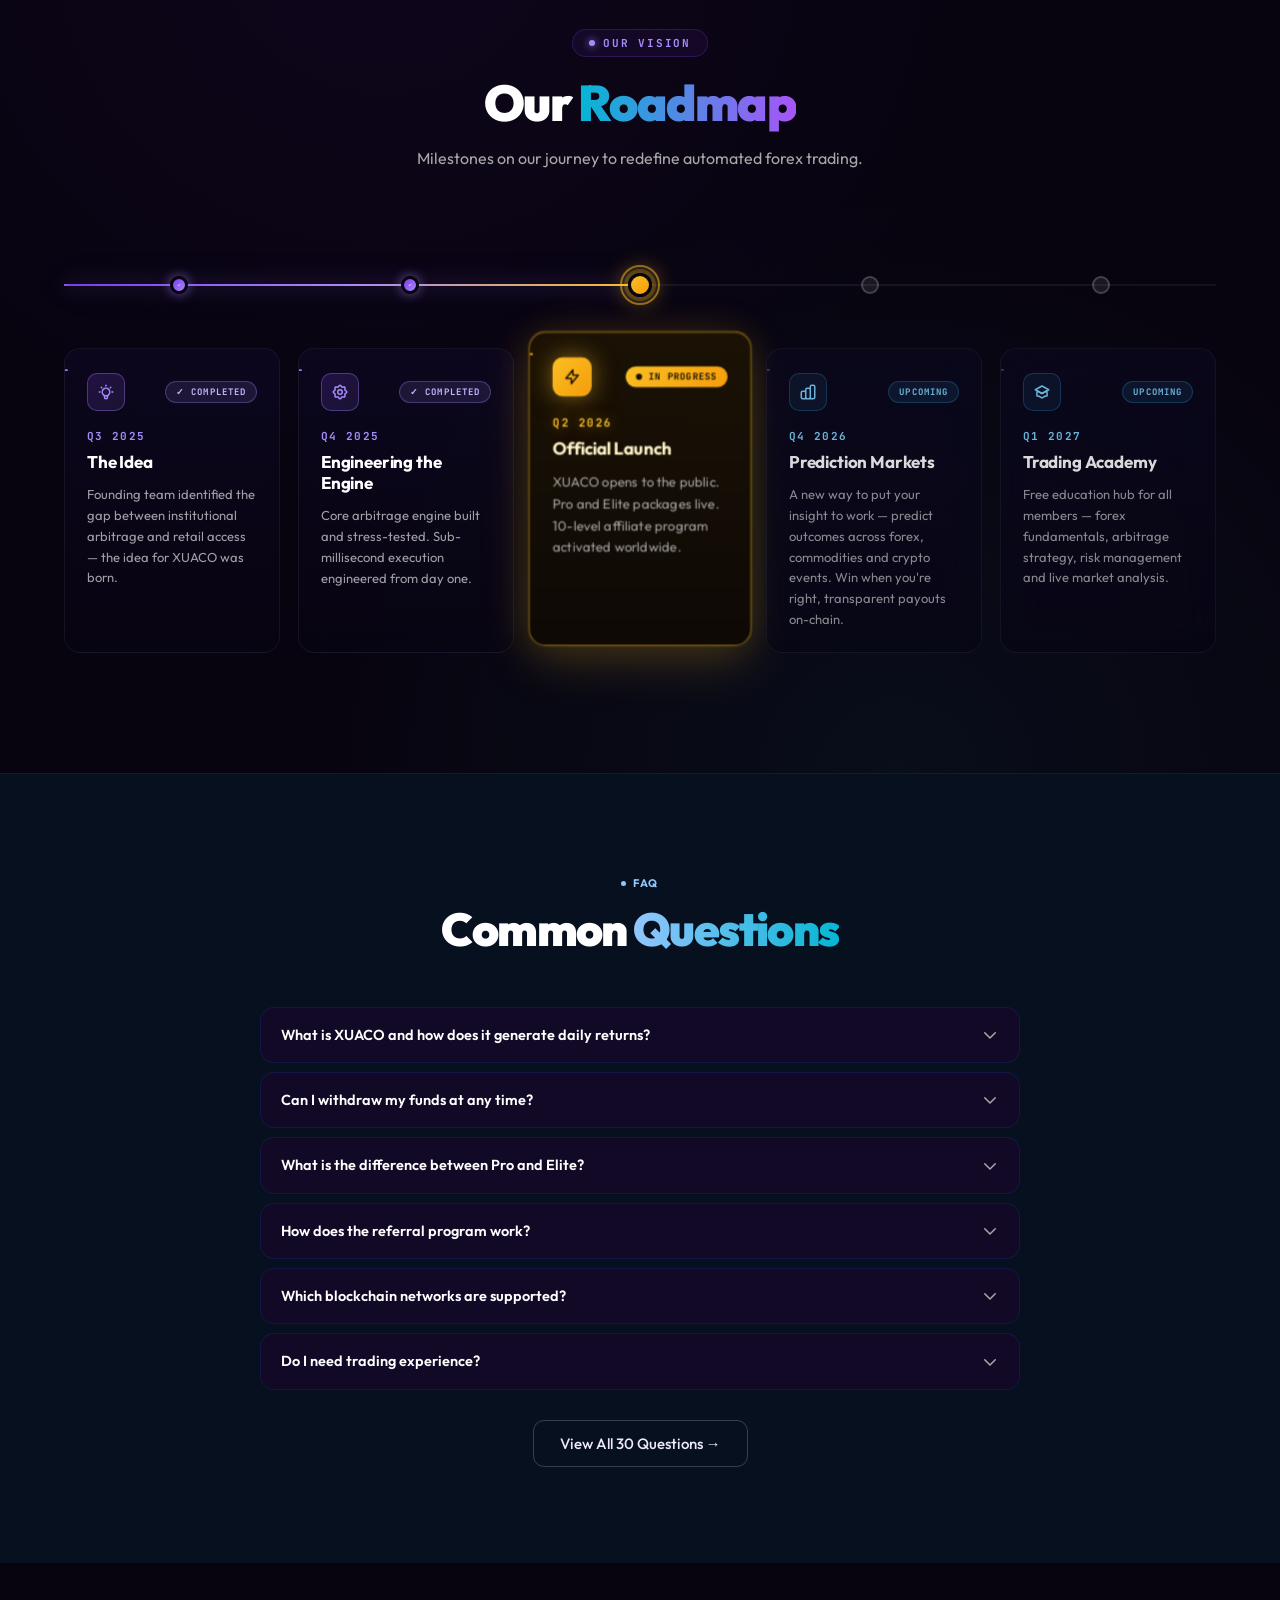
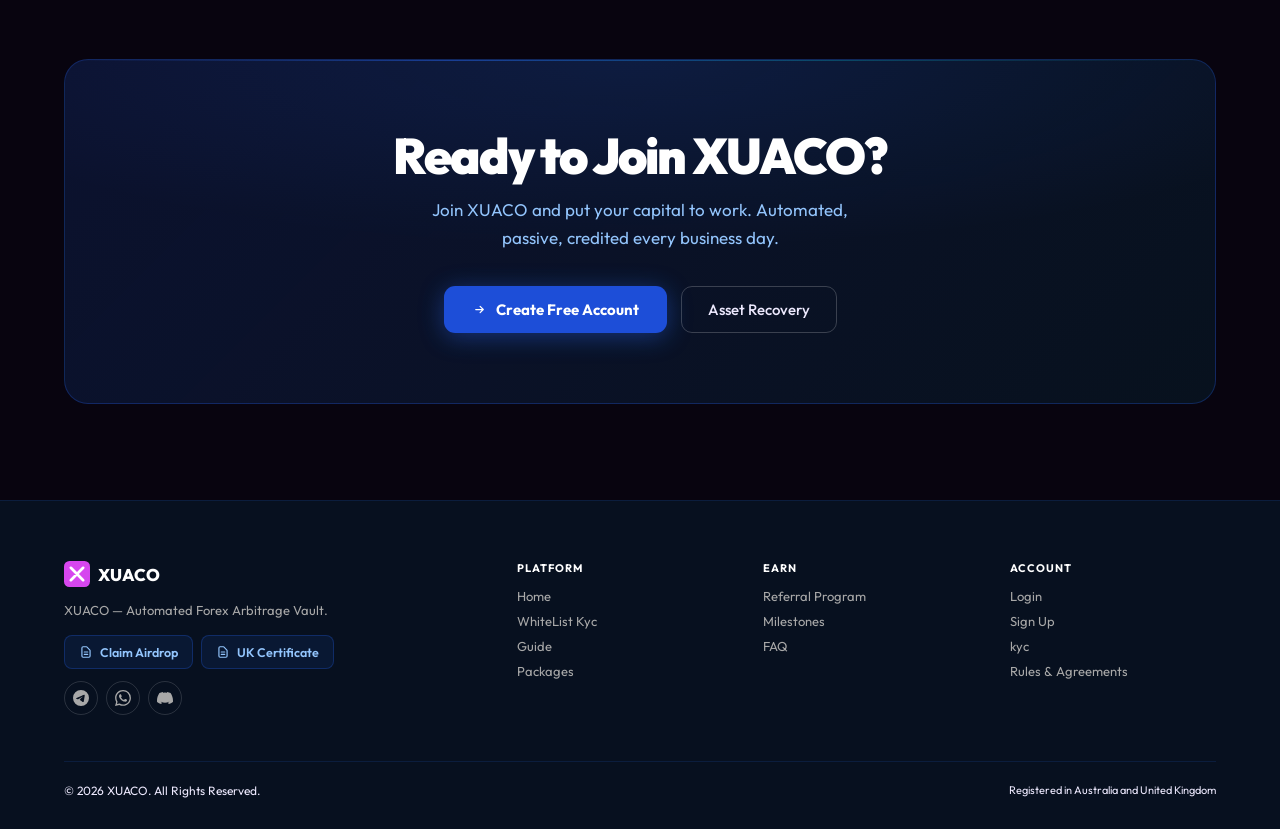
==== commit b93e930e: "first commit" ====
--- a/index.html
+++ b/index.html
@@ -286,7 +286,7 @@
                     <path stroke-linecap="round" stroke-linejoin="round" stroke-width="2" d="M13 7l5 5m0 0l-5 5m5-5H6">
                     </path>
                   </svg>Create an Account</a>
-                <a class="btn-ghost" href="login.html">KYC</a>
+                <a class="btn-ghost" href="login.html">Claim Bonus</a>
               </div>
               <a class="btn-ghost" href="login.html">Deposit</a>
               </div>
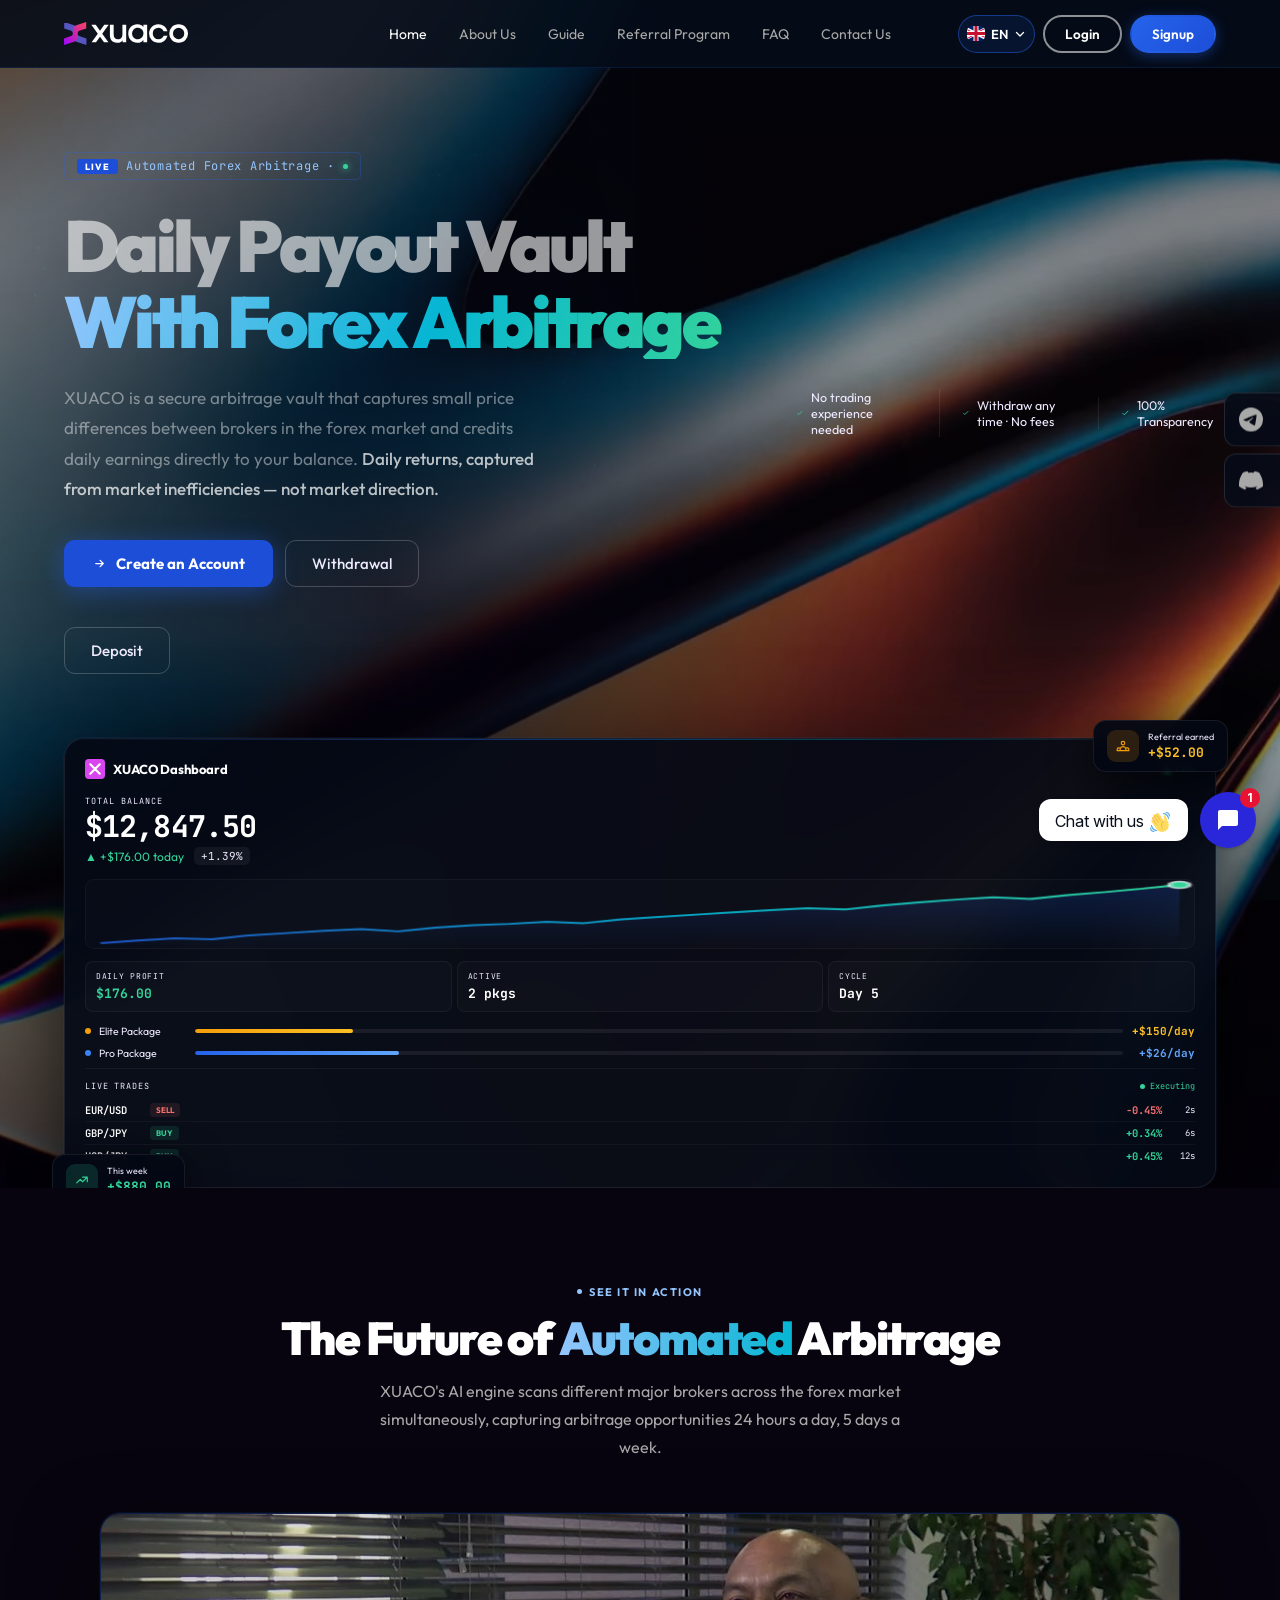
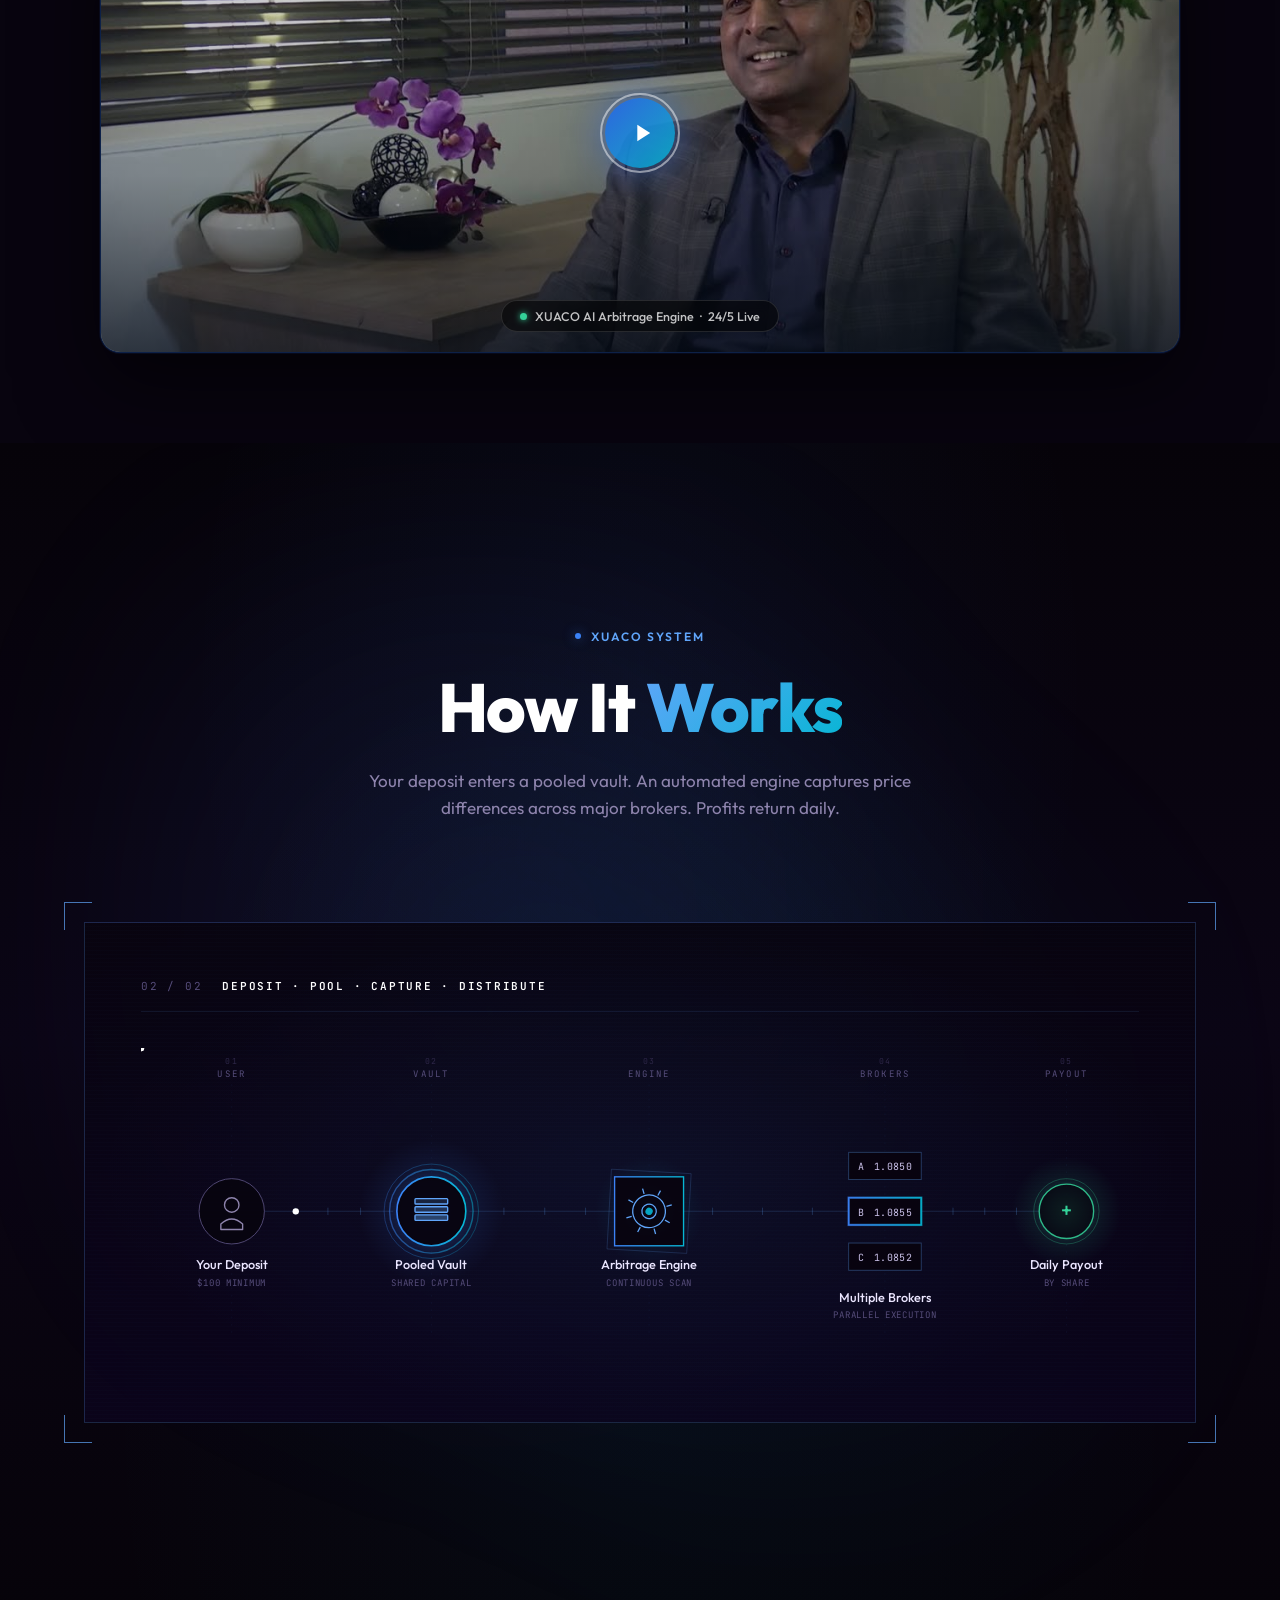
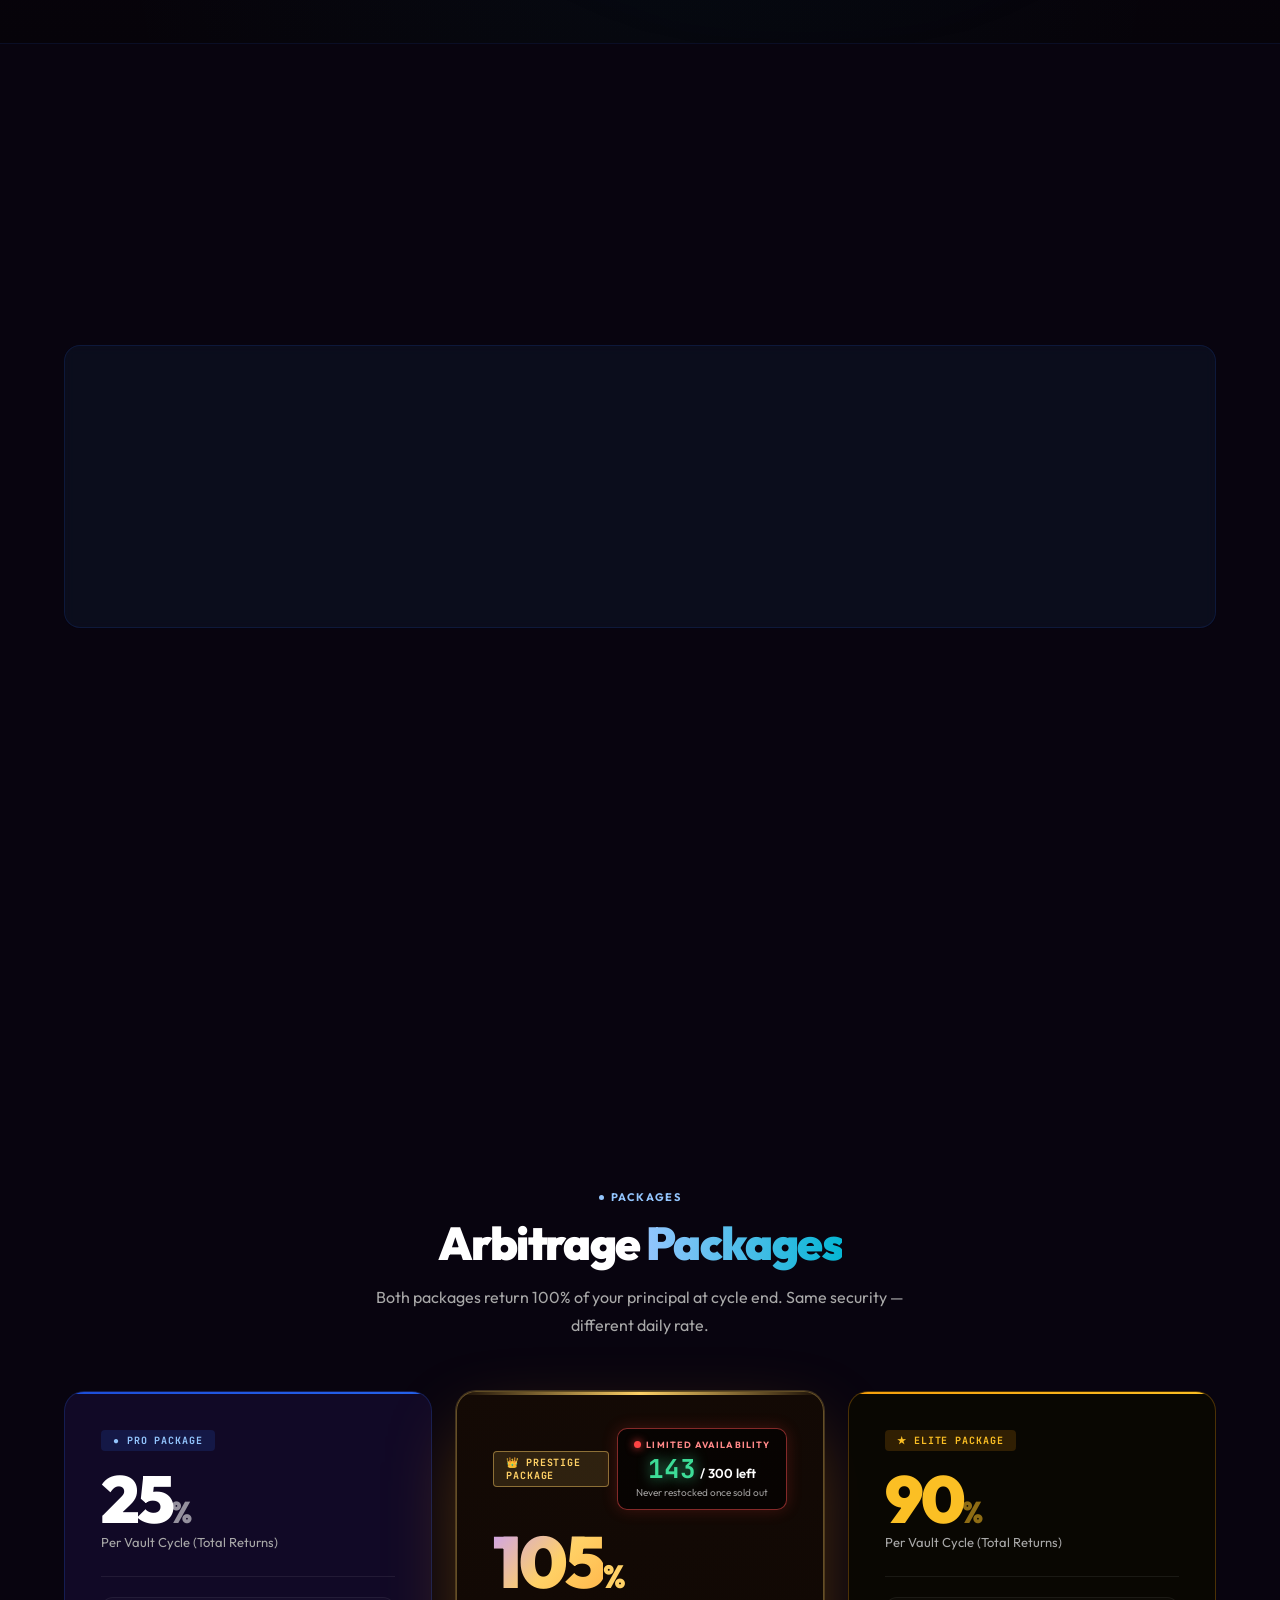
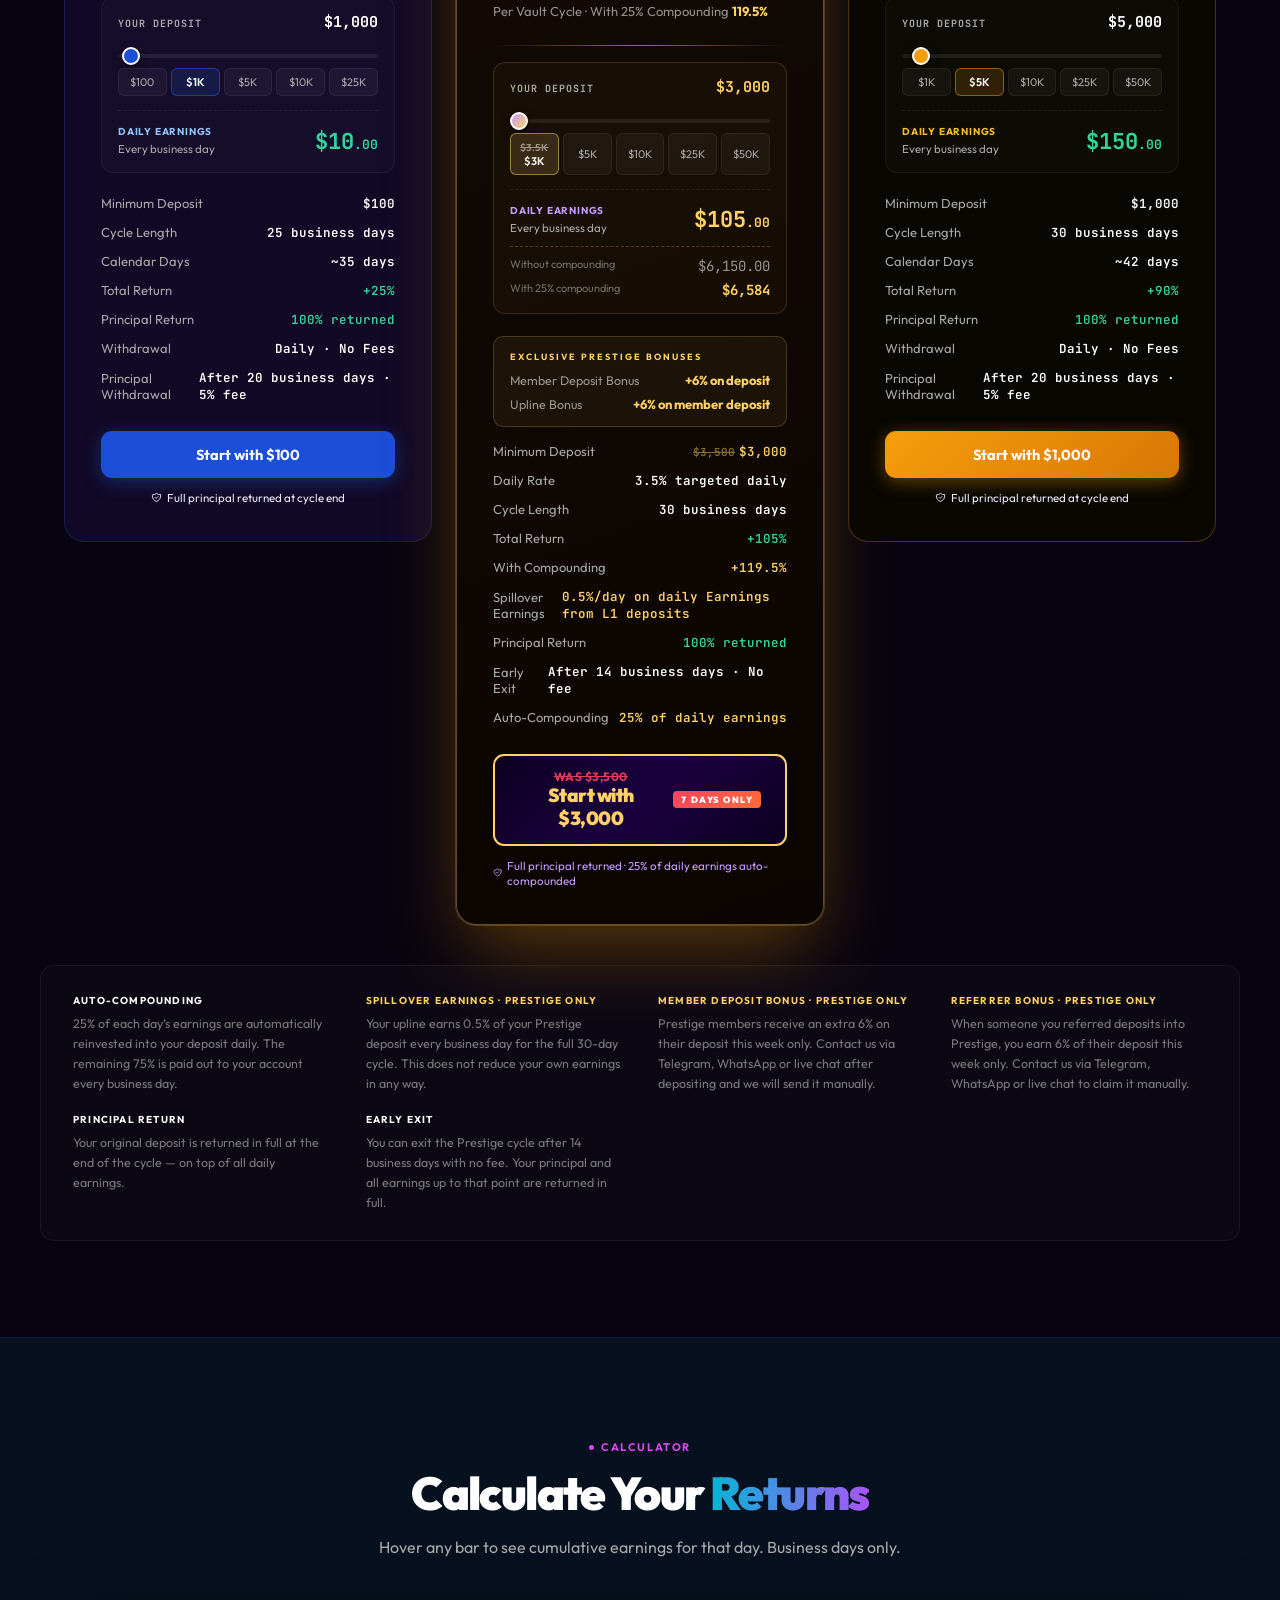
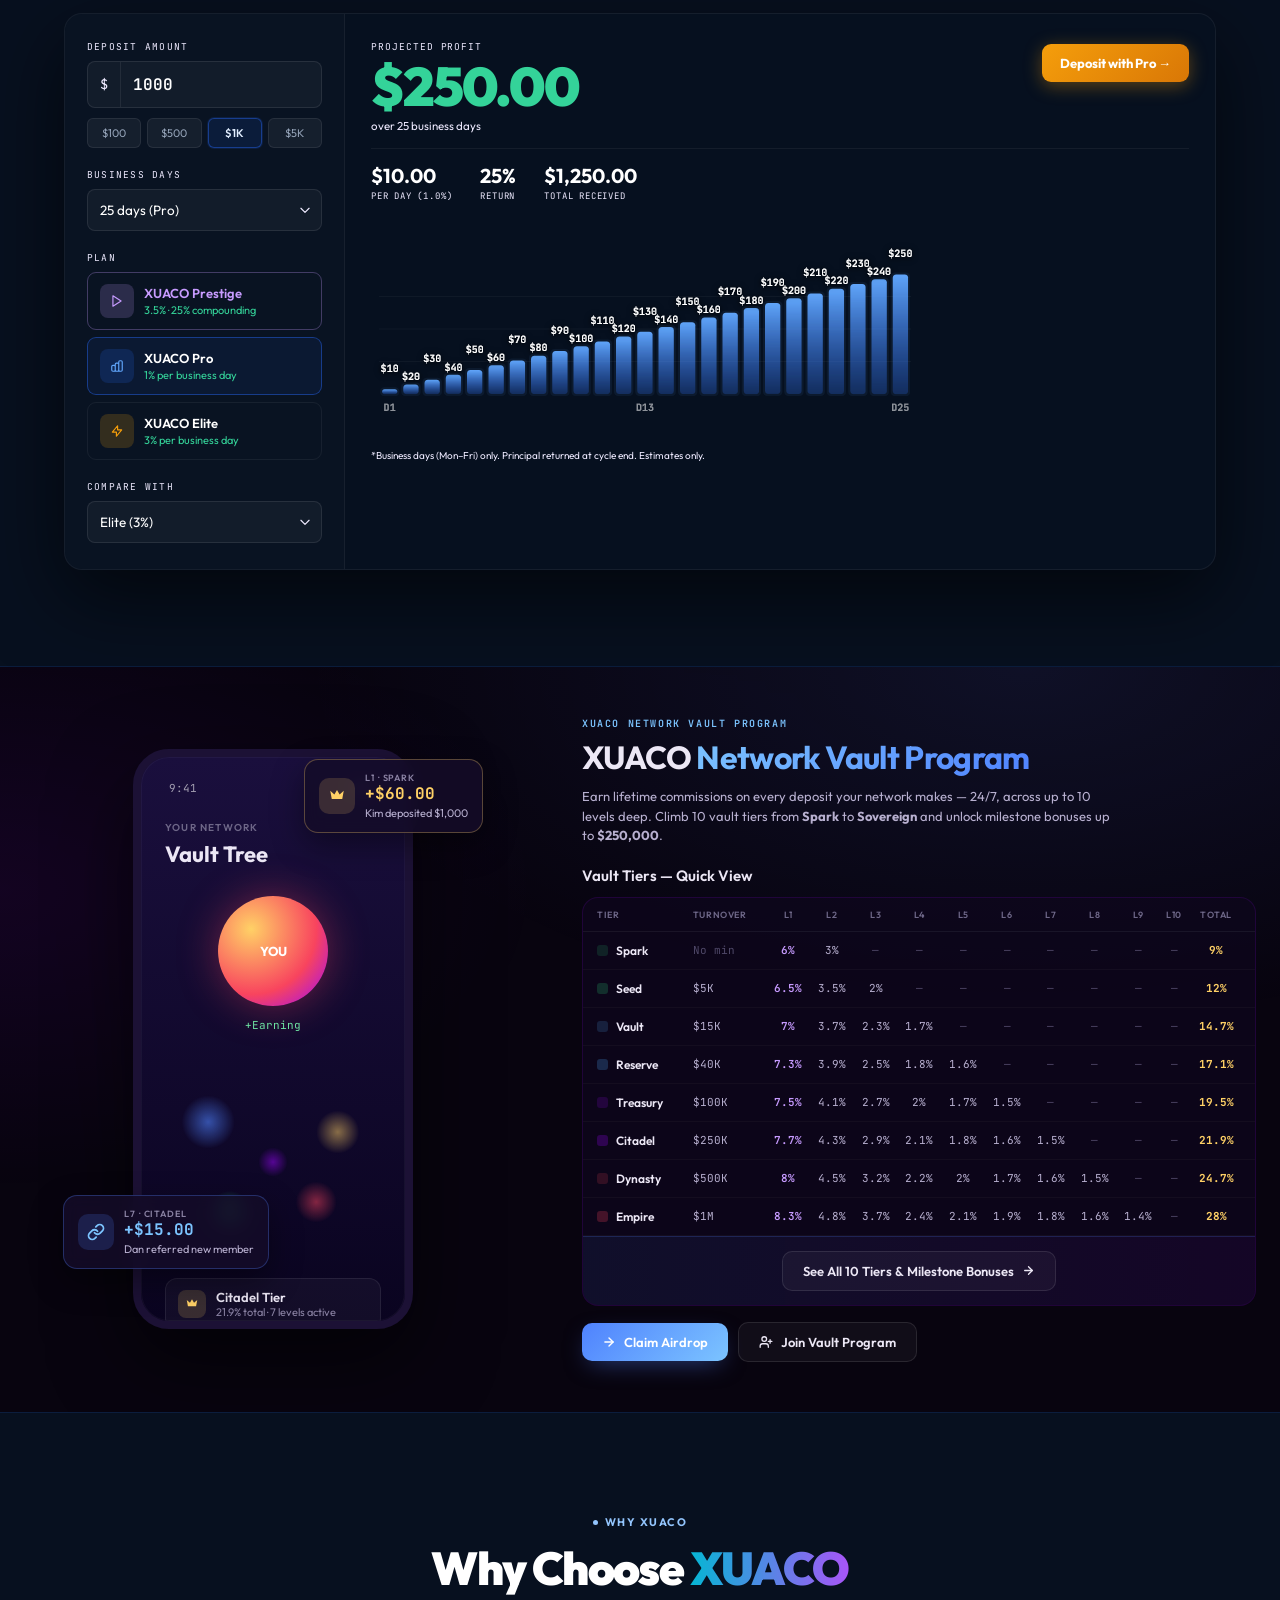
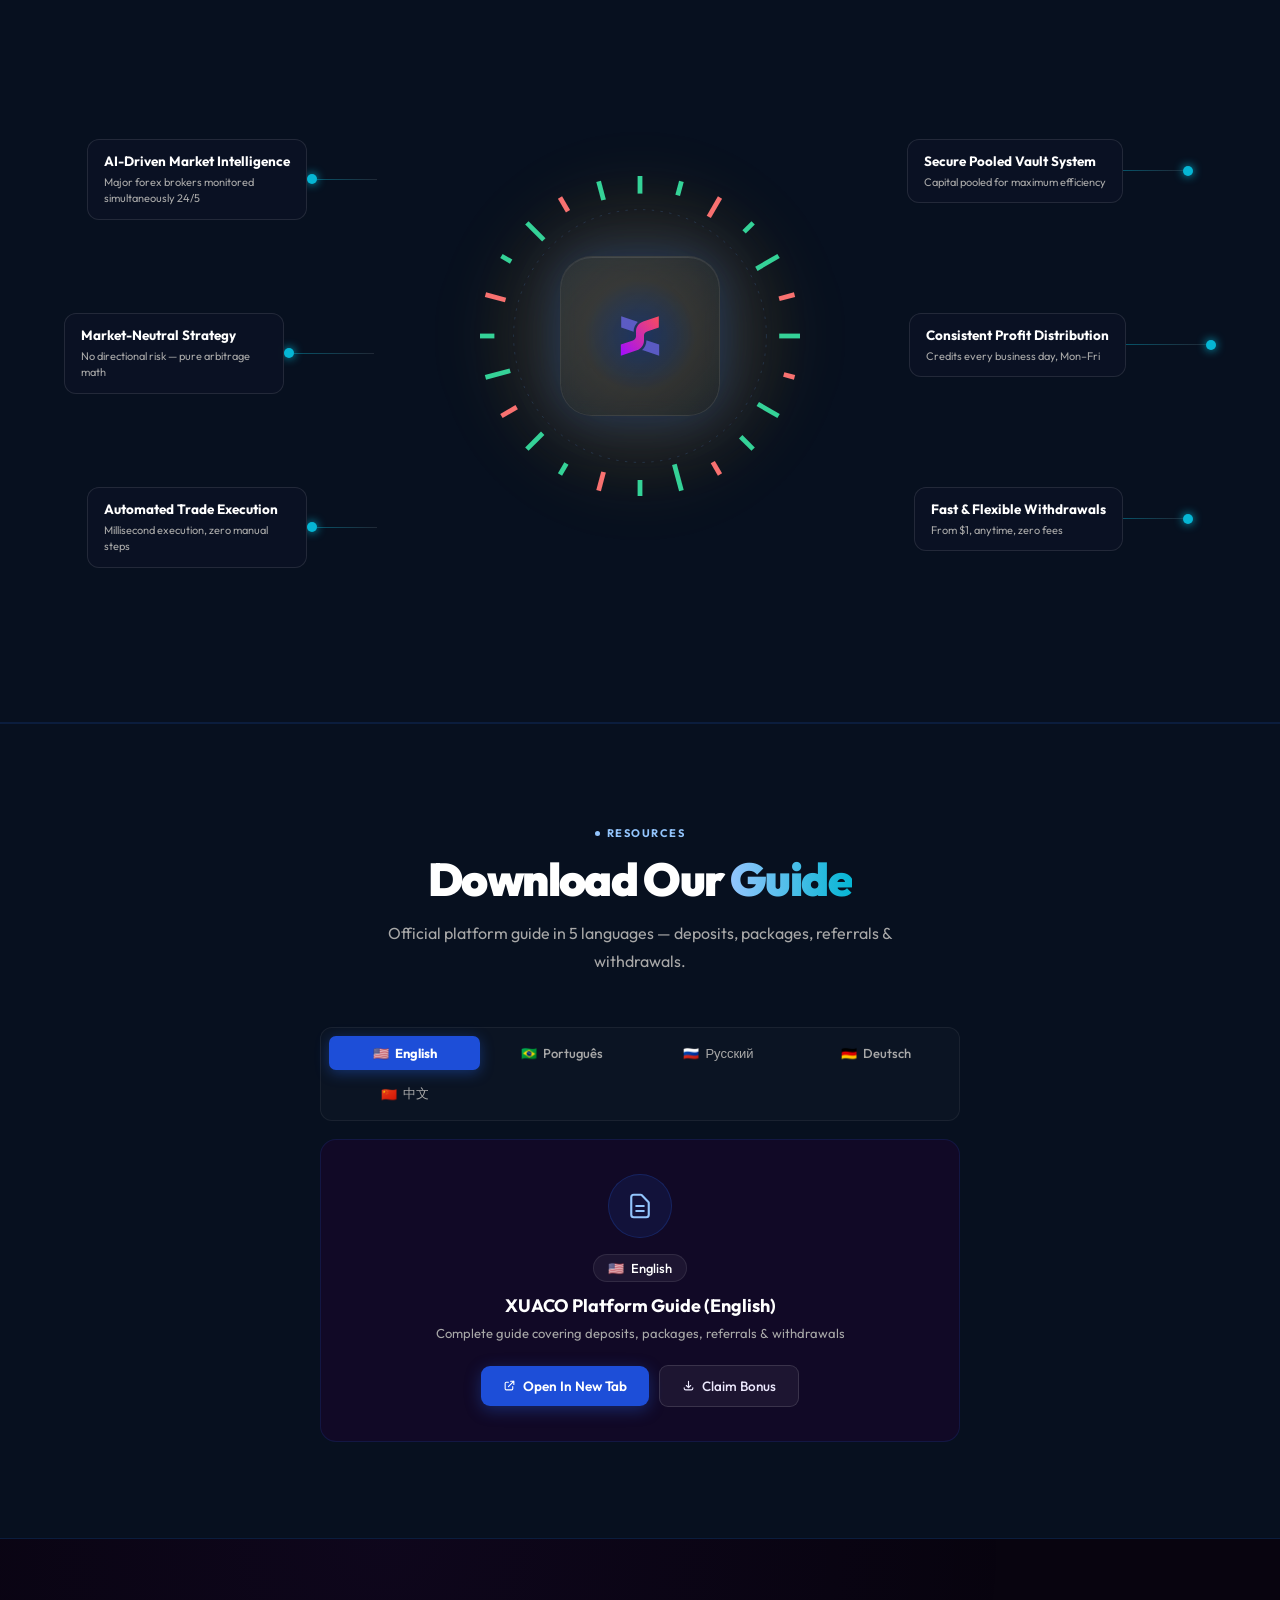
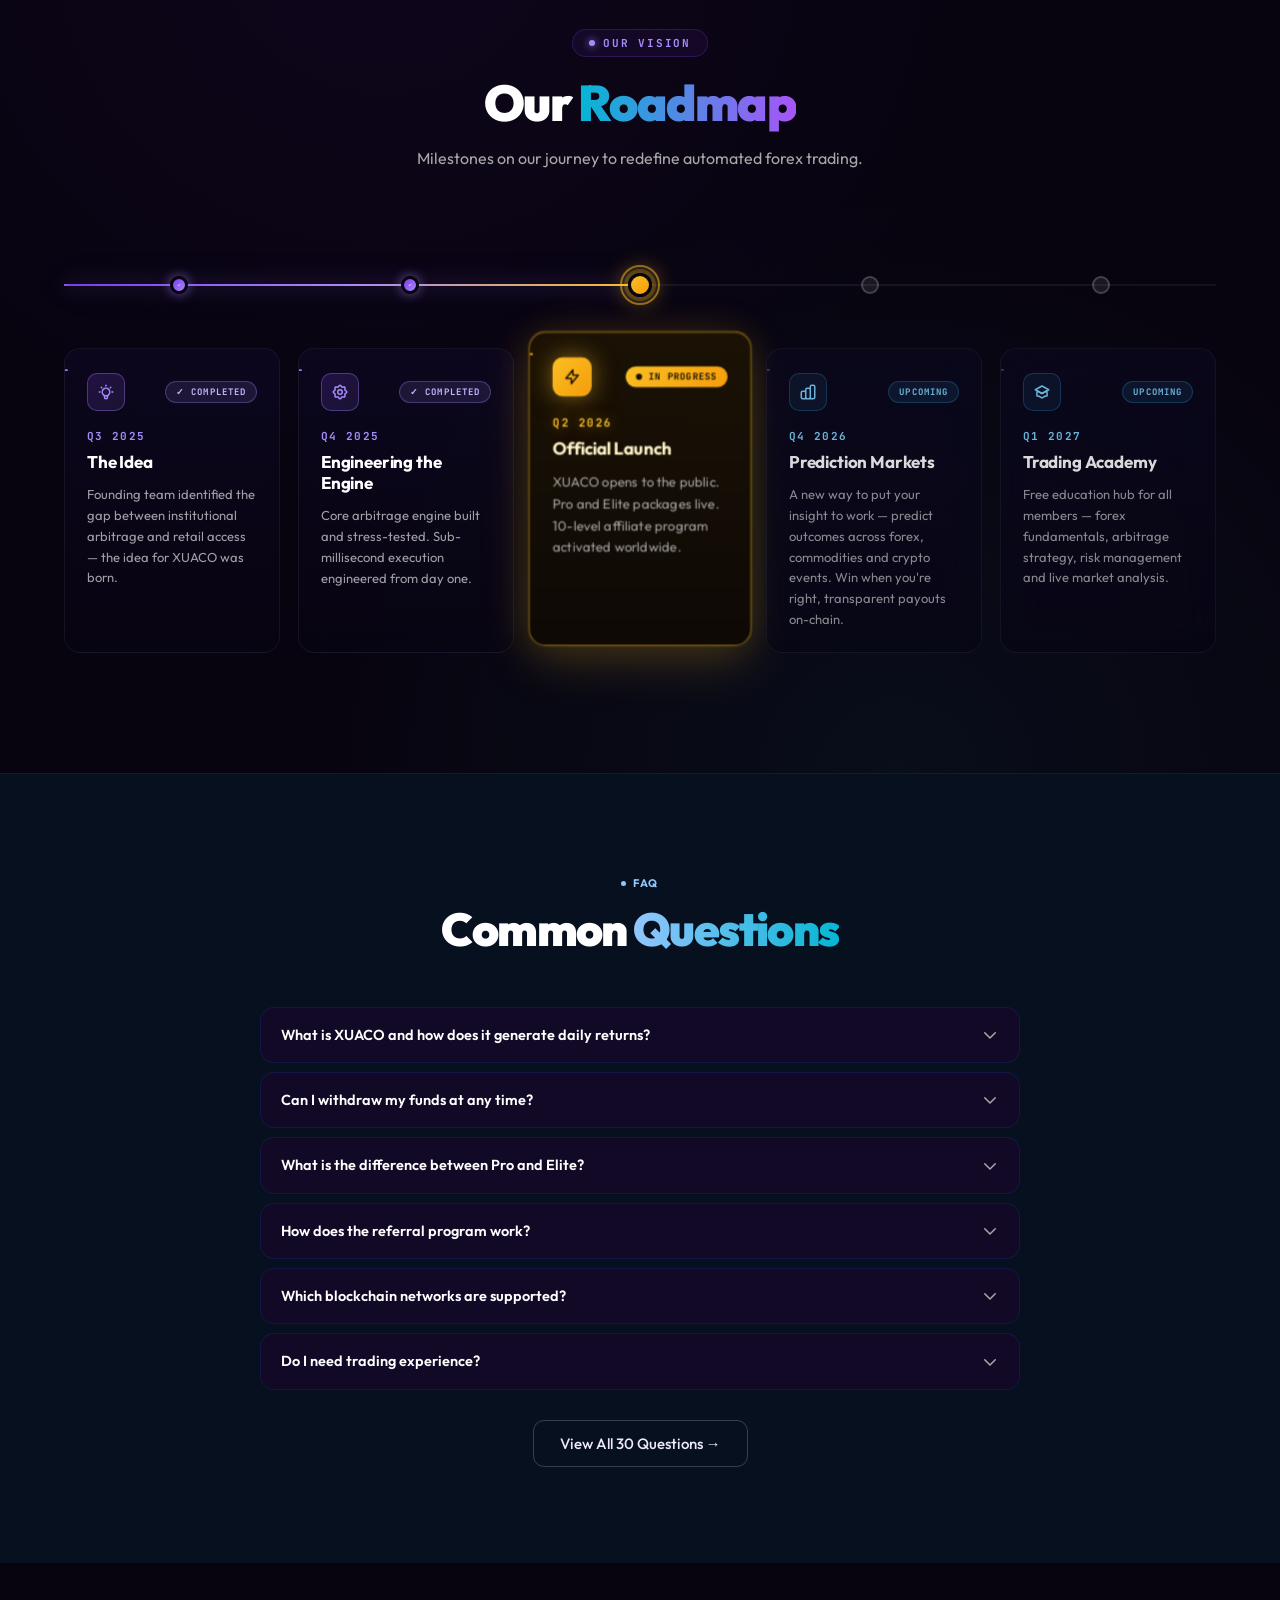
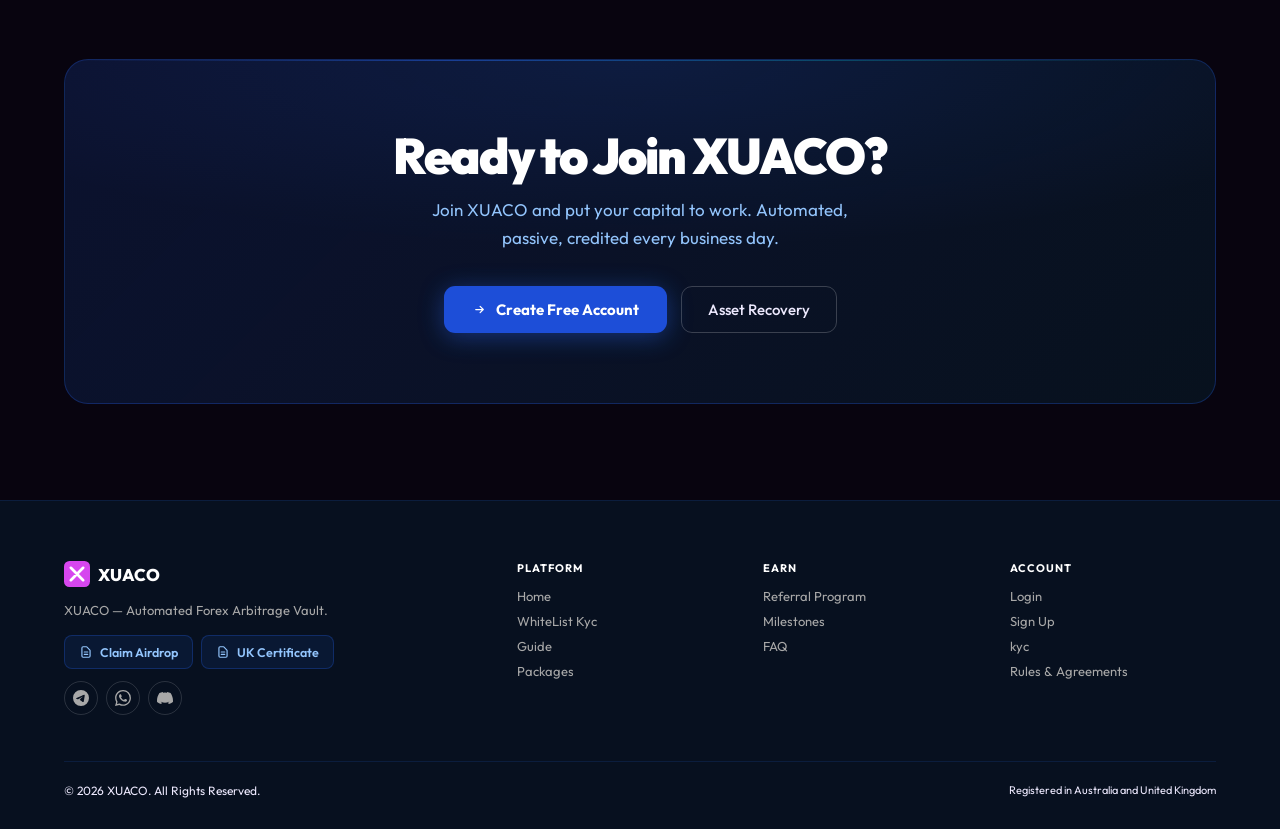
==== commit fab4ca0b: "first commit" ====
--- a/index.html
+++ b/index.html
@@ -286,5520 +286,5514 @@
                     <path stroke-linecap="round" stroke-linejoin="round" stroke-width="2" d="M13 7l5 5m0 0l-5 5m5-5H6">
                     </path>
                   </svg>Create an Account</a>
-                <a class="btn-ghost" href="login.html">Claim Bonus</a>
+                <a class="btn-ghost" href="login.html">Withdrawal</a>
               </div>
               <a class="btn-ghost" href="login.html">Deposit</a>
-              </div>
-              <div class="h-proof av d4 in">
-                <div class="h-proof-item"><svg width="12" height="12" fill="none" stroke="#34d399" viewBox="0 0 24 24">
-                    <path stroke-linecap="round" stroke-linejoin="round" stroke-width="2.5" d="M5 13l4 4L19 7"></path>
-                  </svg>No trading experience needed</div>
-                <div class="h-proof-item"><svg width="12" height="12" fill="none" stroke="#34d399" viewBox="0 0 24 24">
-                    <path stroke-linecap="round" stroke-linejoin="round" stroke-width="2.5" d="M5 13l4 4L19 7"></path>
-                  </svg>Withdraw any time · No fees</div>
-                <div class="h-proof-item"><svg width="12" height="12" fill="none" stroke="#34d399" viewBox="0 0 24 24">
-                    <path stroke-linecap="round" stroke-linejoin="round" stroke-width="2.5" d="M5 13l4 4L19 7"></path>
-                  </svg>100% Transparency</div>
+            </div>
+            <div class="h-proof av d4 in">
+              <div class="h-proof-item"><svg width="12" height="12" fill="none" stroke="#34d399" viewBox="0 0 24 24">
+                  <path stroke-linecap="round" stroke-linejoin="round" stroke-width="2.5" d="M5 13l4 4L19 7"></path>
+                </svg>No trading experience needed</div>
+              <div class="h-proof-item"><svg width="12" height="12" fill="none" stroke="#34d399" viewBox="0 0 24 24">
+                  <path stroke-linecap="round" stroke-linejoin="round" stroke-width="2.5" d="M5 13l4 4L19 7"></path>
+                </svg>Withdraw any time · No fees</div>
+              <div class="h-proof-item"><svg width="12" height="12" fill="none" stroke="#34d399" viewBox="0 0 24 24">
+                  <path stroke-linecap="round" stroke-linejoin="round" stroke-width="2.5" d="M5 13l4 4L19 7"></path>
+                </svg>100% Transparency</div>
+            </div>
+          </div>
+          <div class="h-card-col">
+            <div class="hc-badge hc-badge-tr">
+              <div class="hcb-ico" style="background:rgba(245,158,11,.16)"><svg width="14" height="14" fill="none"
+                  stroke="#f59e0b" viewBox="0 0 24 24">
+                  <path stroke-linecap="round" stroke-linejoin="round" stroke-width="2"
+                    d="M17 20h5v-2a3 3 0 00-5.356-1.857M17 20H7m10 0v-2c0-.656-.126-1.283-.356-1.857M7 20H2v-2a3 3 0 015.356-1.857M7 20v-2c0-.656.126-1.283.356-1.857m0 0a5.002 5.002 0 019.288 0M15 7a3 3 0 11-6 0 3 3 0 016 0z">
+                  </path>
+                </svg></div>
+              <div>
+                <div class="hcb-lbl">Referral earned</div>
+                <div class="hcb-val" style="color:#fbbf24">+$52.00</div>
               </div>
             </div>
-            <div class="h-card-col">
-              <div class="hc-badge hc-badge-tr">
-                <div class="hcb-ico" style="background:rgba(245,158,11,.16)"><svg width="14" height="14" fill="none"
-                    stroke="#f59e0b" viewBox="0 0 24 24">
-                    <path stroke-linecap="round" stroke-linejoin="round" stroke-width="2"
-                      d="M17 20h5v-2a3 3 0 00-5.356-1.857M17 20H7m10 0v-2c0-.656-.126-1.283-.356-1.857M7 20H2v-2a3 3 0 015.356-1.857M7 20v-2c0-.656.126-1.283.356-1.857m0 0a5.002 5.002 0 019.288 0M15 7a3 3 0 11-6 0 3 3 0 016 0z">
-                    </path>
-                  </svg></div>
-                <div>
-                  <div class="hcb-lbl">Referral earned</div>
-                  <div class="hcb-val" style="color:#fbbf24">+$52.00</div>
+            <div class="h-card">
+              <div class="hc-bar">
+                <div style="display:flex;align-items:center;gap:8px;">
+                  <svg width="20" height="20" viewBox="0 0 38 38" fill="none">
+                    <rect width="38" height="38" rx="7" fill="url(#hcg)"></rect>
+                    <path d="M10 10L19 19M19 19L28 28M19 19L28 10M19 19L10 28" stroke="white" stroke-width="4"
+                      stroke-linecap="round"></path>
+                    <defs>
+                      <linearGradient id="hcg" x1="0" y1="0" x2="38" y2="38">
+                        <stop offset="0%" stop-color="#d946ef"></stop>
+                        <stop offset="100%" stop-color="#2563eb"></stop>
+                      </linearGradient>
+                    </defs>
+                  </svg>
+                  <span style="font-size:13px;font-weight:700;color:#fff;">XUACO Dashboard</span>
+                </div>
+                <div class="hc-live">
+                  <div class="hc-live-dot"></div>LIVE
                 </div>
               </div>
-              <div class="h-card">
-                <div class="hc-bar">
-                  <div style="display:flex;align-items:center;gap:8px;">
-                    <svg width="20" height="20" viewBox="0 0 38 38" fill="none">
-                      <rect width="38" height="38" rx="7" fill="url(#hcg)"></rect>
-                      <path d="M10 10L19 19M19 19L28 28M19 19L28 10M19 19L10 28" stroke="white" stroke-width="4"
-                        stroke-linecap="round"></path>
-                      <defs>
-                        <linearGradient id="hcg" x1="0" y1="0" x2="38" y2="38">
-                          <stop offset="0%" stop-color="#d946ef"></stop>
-                          <stop offset="100%" stop-color="#2563eb"></stop>
-                        </linearGradient>
-                      </defs>
-                    </svg>
-                    <span style="font-size:13px;font-weight:700;color:#fff;">XUACO Dashboard</span>
-                  </div>
-                  <div class="hc-live">
-                    <div class="hc-live-dot"></div>LIVE
+              <div class="hc-bal-lbl">TOTAL BALANCE</div>
+              <div class="hc-bal" id="hcBal">$12,847.50</div>
+              <div class="hc-bal-row"><span class="hc-up">▲ +$176.00 today</span><span class="hc-pct">+1.39%</span>
+              </div>
+              <div class="hc-chart"><canvas id="hcChart" width="380" height="70"
+                  data-scrapbook-canvas="[data-uri]"></canvas>
+              </div>
+              <div class="hc-kpis">
+                <div class="hc-kpi">
+                  <div class="hc-kpi-l">Daily Profit</div>
+                  <div class="hc-kpi-v" style="color:#34d399">$176.00</div>
+                </div>
+                <div class="hc-kpi">
+                  <div class="hc-kpi-l">Active</div>
+                  <div class="hc-kpi-v">2 pkgs</div>
+                </div>
+                <div class="hc-kpi">
+                  <div class="hc-kpi-l">Cycle</div>
+                  <div class="hc-kpi-v">Day 5</div>
+                </div>
+              </div>
+              <div class="hc-pkg">
+                <div class="hc-pkg-dot" style="background:#f59e0b"></div>
+                <div class="hc-pkg-name">Elite Package</div>
+                <div class="hc-pkg-bar">
+                  <div class="hc-pkg-fill" data-w="17"
+                    style="width: 17%; background: linear-gradient(90deg, rgb(245, 158, 11), rgb(251, 191, 36));">
                   </div>
                 </div>
-                <div class="hc-bal-lbl">TOTAL BALANCE</div>
-                <div class="hc-bal" id="hcBal">$12,847.50</div>
-                <div class="hc-bal-row"><span class="hc-up">▲ +$176.00 today</span><span class="hc-pct">+1.39%</span>
-                </div>
-                <div class="hc-chart"><canvas id="hcChart" width="380" height="70"
-                    data-scrapbook-canvas="[data-uri]"></canvas>
-                </div>
-                <div class="hc-kpis">
-                  <div class="hc-kpi">
-                    <div class="hc-kpi-l">Daily Profit</div>
-                    <div class="hc-kpi-v" style="color:#34d399">$176.00</div>
-                  </div>
-                  <div class="hc-kpi">
-                    <div class="hc-kpi-l">Active</div>
-                    <div class="hc-kpi-v">2 pkgs</div>
-                  </div>
-                  <div class="hc-kpi">
-                    <div class="hc-kpi-l">Cycle</div>
-                    <div class="hc-kpi-v">Day 5</div>
+                <div class="hc-pkg-val" style="color:#fbbf24">+$150/day</div>
+              </div>
+              <div class="hc-pkg">
+                <div class="hc-pkg-dot" style="background:#3b82f6"></div>
+                <div class="hc-pkg-name">Pro Package</div>
+                <div class="hc-pkg-bar">
+                  <div class="hc-pkg-fill" data-w="22"
+                    style="width: 22%; background: linear-gradient(90deg, rgb(37, 99, 235), rgb(96, 165, 250));">
                   </div>
                 </div>
-                <div class="hc-pkg">
-                  <div class="hc-pkg-dot" style="background:#f59e0b"></div>
-                  <div class="hc-pkg-name">Elite Package</div>
-                  <div class="hc-pkg-bar">
-                    <div class="hc-pkg-fill" data-w="17"
-                      style="width: 17%; background: linear-gradient(90deg, rgb(245, 158, 11), rgb(251, 191, 36));">
-                    </div>
-                  </div>
-                  <div class="hc-pkg-val" style="color:#fbbf24">+$150/day</div>
-                </div>
-                <div class="hc-pkg">
-                  <div class="hc-pkg-dot" style="background:#3b82f6"></div>
-                  <div class="hc-pkg-name">Pro Package</div>
-                  <div class="hc-pkg-bar">
-                    <div class="hc-pkg-fill" data-w="22"
-                      style="width: 22%; background: linear-gradient(90deg, rgb(37, 99, 235), rgb(96, 165, 250));">
-                    </div>
-                  </div>
-                  <div class="hc-pkg-val" style="color:#60a5fa">+$26/day</div>
-                </div>
-                <div class="hc-trades-hdr">
-                  <span class="hc-trades-lbl">Live Trades</span>
-                  <div class="hc-trades-live">
-                    <div class="hc-tl-dot"></div>Executing
-                  </div>
-                </div>
-                <div id="cardFeed">
-                  <div class="hc-trade"><span class="hc-trade-pair">EUR/USD</span><span
-                      class="hc-trade-dir dir-sell">SELL</span><span class="hc-trade-pnl pnl-neg">-0.45%</span><span
-                      class="hc-trade-age">2s</span></div>
-                  <div class="hc-trade"><span class="hc-trade-pair">GBP/JPY</span><span
-                      class="hc-trade-dir dir-buy">BUY</span><span class="hc-trade-pnl pnl-pos">+0.34%</span><span
-                      class="hc-trade-age">6s</span></div>
-                  <div class="hc-trade"><span class="hc-trade-pair">USD/JPY</span><span
-                      class="hc-trade-dir dir-buy">BUY</span><span class="hc-trade-pnl pnl-pos">+0.45%</span><span
-                      class="hc-trade-age">12s</span></div>
+                <div class="hc-pkg-val" style="color:#60a5fa">+$26/day</div>
+              </div>
+              <div class="hc-trades-hdr">
+                <span class="hc-trades-lbl">Live Trades</span>
+                <div class="hc-trades-live">
+                  <div class="hc-tl-dot"></div>Executing
                 </div>
               </div>
-              <div class="hc-badge hc-badge-bl">
-                <div class="hcb-ico" style="background:rgba(52,211,153,.16)"><svg width="14" height="14" fill="none"
-                    stroke="#34d399" viewBox="0 0 24 24">
-                    <path stroke-linecap="round" stroke-linejoin="round" stroke-width="2"
-                      d="M13 7h8m0 0v8m0-8l-8 8-4-4-6 6"></path>
-                  </svg></div>
-                <div>
-                  <div class="hcb-lbl">This week</div>
-                  <div class="hcb-val" style="color:#34d399">+$880.00</div>
-                </div>
+              <div id="cardFeed">
+                <div class="hc-trade"><span class="hc-trade-pair">EUR/USD</span><span
+                    class="hc-trade-dir dir-sell">SELL</span><span class="hc-trade-pnl pnl-neg">-0.45%</span><span
+                    class="hc-trade-age">2s</span></div>
+                <div class="hc-trade"><span class="hc-trade-pair">GBP/JPY</span><span
+                    class="hc-trade-dir dir-buy">BUY</span><span class="hc-trade-pnl pnl-pos">+0.34%</span><span
+                    class="hc-trade-age">6s</span></div>
+                <div class="hc-trade"><span class="hc-trade-pair">USD/JPY</span><span
+                    class="hc-trade-dir dir-buy">BUY</span><span class="hc-trade-pnl pnl-pos">+0.45%</span><span
+                    class="hc-trade-age">12s</span></div>
               </div>
             </div>
+            <div class="hc-badge hc-badge-bl">
+              <div class="hcb-ico" style="background:rgba(52,211,153,.16)"><svg width="14" height="14" fill="none"
+                  stroke="#34d399" viewBox="0 0 24 24">
+                  <path stroke-linecap="round" stroke-linejoin="round" stroke-width="2"
+                    d="M13 7h8m0 0v8m0-8l-8 8-4-4-6 6"></path>
+                </svg></div>
+              <div>
+                <div class="hcb-lbl">This week</div>
+                <div class="hcb-val" style="color:#34d399">+$880.00</div>
+              </div>
+            </div>
           </div>
         </div>
-      </section>
-
-      <!-- VIDEO -->
-      <section class="vid-sec av in" id="video">
-        <div class="container">
-          <div class="sec-hdr center">
-            <div class="eyebrow">
-              <div class="eyebrow-dot"></div>See It In Action
-            </div>
-            <h2 class="sec-title">The Future of <span class="g">Automated</span> Arbitrage</h2>
-            <p class="sec-sub">XUACO's AI engine scans different major brokers across the forex market simultaneously,
-              capturing arbitrage opportunities 24 hours a day, 5 days a week.</p>
-          </div>
-          <div class="vid-card vid-card-wide" style="aspect-ratio:16/9;max-width:1080px;margin:0 auto;">
-            <img class="vid-thumb" id="vidThumb" src="maxresdefault.jpg" alt="" aria-hidden="true"
-              style="object-position:center 20%;">
-            <div class="vid-overlay"></div>
-            <div class="vid-play">
-              <div class="vid-ring"></div>
-              <div class="vid-ring vid-ring2"></div>
-              <div class="vid-btn"><svg width="28" height="28" viewBox="0 0 24 24" fill="white">
-                  <path d="M8 5v14l11-7z"></path>
-                </svg></div>
-            </div>
-            <div class="vid-tag">
-              <div class="vid-tag-dot"></div>XUACO AI Arbitrage Engine &nbsp;·&nbsp; 24/5 Live
-            </div>
-          </div>
-          <!-- Lightbox -->
-          <div class="vid-lb" id="vidLb">
-            <div class="vid-lb-inner">
-              <button class="vid-close"><svg width="18" height="18" fill="none" stroke="currentColor"
-                  viewBox="0 0 24 24">
-                  <path stroke-linecap="round" stroke-linejoin="round" stroke-width="2" d="M6 18L18 6M6 6l12 12"></path>
-                </svg></button>
-              <div class="vid-lb-body" id="vidLbBody"></div>
-            </div>
-          </div>
+  </div>
+  </section>
+
+  <!-- VIDEO -->
+  <section class="vid-sec av in" id="video">
+    <div class="container">
+      <div class="sec-hdr center">
+        <div class="eyebrow">
+          <div class="eyebrow-dot"></div>See It In Action
         </div>
-      </section>
-
-      <!-- HOW IT WORKS — XUACO cinematic section (vault-flow diagram) -->
-      <link href="css2-1.css" rel="stylesheet">
-
-      <style>
-        .section-how {
-          /* Design tokens scoped to this section — won't pollute the homepage */
-          --bg-0: #050208;
-          --bg-1: #0a0414;
-          --bg-2: #110724;
-          --ink-0: #ffffff;
-          --ink-1: #ebe6ff;
-          --ink-2: #c9c0e8;
-          --ink-3: #8e84ad;
-          --ink-4: #564d7a;
-          --ink-5: #2e2748;
-          --rule: rgba(96, 165, 250, 0.10);
-          --rule-2: rgba(96, 165, 250, 0.22);
-          --rule-3: rgba(96, 165, 250, 0.45);
-          --purple: #3b82f6;
-          --purple-soft: #60a5fa;
-          --purple-deep: #1d4ed8;
-          --pink: #06b6d4;
-          --gold: #ffc440;
-          --green: #34d399;
-          --display: 'Outfit', system-ui, sans-serif;
-          --body: 'Outfit', system-ui, sans-serif;
-          --mono: 'JetBrains Mono', ui-monospace, 'SF Mono', monospace;
-
-          /* Body-equivalent defaults for everything inside the section */
-          font-family: var(--body);
-          color: var(--ink-2);
-          -webkit-font-smoothing: antialiased;
-          text-rendering: optimizeLegibility;
-        }
-
-        .section-how,
-        .section-how *,
-        .section-how *::before,
-        .section-how *::after {
-          box-sizing: border-box;
-        }
-
-        .section-how * {
-          margin: 0;
-          padding: 0;
-        }
-
-        /* ──────────────────────────────────────────────────────────────
+        <h2 class="sec-title">The Future of <span class="g">Automated</span> Arbitrage</h2>
+        <p class="sec-sub">XUACO's AI engine scans different major brokers across the forex market simultaneously,
+          capturing arbitrage opportunities 24 hours a day, 5 days a week.</p>
+      </div>
+      <div class="vid-card vid-card-wide" style="aspect-ratio:16/9;max-width:1080px;margin:0 auto;">
+        <img class="vid-thumb" id="vidThumb" src="maxresdefault.jpg" alt="" aria-hidden="true"
+          style="object-position:center 20%;">
+        <div class="vid-overlay"></div>
+        <div class="vid-play">
+          <div class="vid-ring"></div>
+          <div class="vid-ring vid-ring2"></div>
+          <div class="vid-btn"><svg width="28" height="28" viewBox="0 0 24 24" fill="white">
+              <path d="M8 5v14l11-7z"></path>
+            </svg></div>
+        </div>
+        <div class="vid-tag">
+          <div class="vid-tag-dot"></div>XUACO AI Arbitrage Engine &nbsp;·&nbsp; 24/5 Live
+        </div>
+      </div>
+      <!-- Lightbox -->
+      <div class="vid-lb" id="vidLb">
+        <div class="vid-lb-inner">
+          <button class="vid-close"><svg width="18" height="18" fill="none" stroke="currentColor" viewBox="0 0 24 24">
+              <path stroke-linecap="round" stroke-linejoin="round" stroke-width="2" d="M6 18L18 6M6 6l12 12"></path>
+            </svg></button>
+          <div class="vid-lb-body" id="vidLbBody"></div>
+        </div>
+      </div>
+    </div>
+  </section>
+
+  <!-- HOW IT WORKS — XUACO cinematic section (vault-flow diagram) -->
+  <link href="css2-1.css" rel="stylesheet">
+
+  <style>
+    .section-how {
+      /* Design tokens scoped to this section — won't pollute the homepage */
+      --bg-0: #050208;
+      --bg-1: #0a0414;
+      --bg-2: #110724;
+      --ink-0: #ffffff;
+      --ink-1: #ebe6ff;
+      --ink-2: #c9c0e8;
+      --ink-3: #8e84ad;
+      --ink-4: #564d7a;
+      --ink-5: #2e2748;
+      --rule: rgba(96, 165, 250, 0.10);
+      --rule-2: rgba(96, 165, 250, 0.22);
+      --rule-3: rgba(96, 165, 250, 0.45);
+      --purple: #3b82f6;
+      --purple-soft: #60a5fa;
+      --purple-deep: #1d4ed8;
+      --pink: #06b6d4;
+      --gold: #ffc440;
+      --green: #34d399;
+      --display: 'Outfit', system-ui, sans-serif;
+      --body: 'Outfit', system-ui, sans-serif;
+      --mono: 'JetBrains Mono', ui-monospace, 'SF Mono', monospace;
+
+      /* Body-equivalent defaults for everything inside the section */
+      font-family: var(--body);
+      color: var(--ink-2);
+      -webkit-font-smoothing: antialiased;
+      text-rendering: optimizeLegibility;
+    }
+
+    .section-how,
+    .section-how *,
+    .section-how *::before,
+    .section-how *::after {
+      box-sizing: border-box;
+    }
+
+    .section-how * {
+      margin: 0;
+      padding: 0;
+    }
+
+    /* ──────────────────────────────────────────────────────────────
    GRAIN TEXTURE — fine noise overlay applied to the whole section
    ────────────────────────────────────────────────────────────── */
-        @keyframes grain {
-
-          0%,
-          100% {
-            transform: translate(0, 0);
-          }
-
-          10% {
-            transform: translate(-3%, -2%);
-          }
-
-          20% {
-            transform: translate(-4%, 1%);
-          }
-
-          30% {
-            transform: translate(2%, -4%);
-          }
-
-          40% {
-            transform: translate(-2%, 5%);
-          }
-
-          50% {
-            transform: translate(-3%, 3%);
-          }
-
-          60% {
-            transform: translate(3%, 0%);
-          }
-
-          70% {
-            transform: translate(0%, 2%);
-          }
-
-          80% {
-            transform: translate(-3%, -1%);
-          }
-
-          90% {
-            transform: translate(2%, 4%);
-          }
-        }
-
-        /* ──────────────────────────────────────────────────────────────
+    @keyframes grain {
+
+      0%,
+      100% {
+        transform: translate(0, 0);
+      }
+
+      10% {
+        transform: translate(-3%, -2%);
+      }
+
+      20% {
+        transform: translate(-4%, 1%);
+      }
+
+      30% {
+        transform: translate(2%, -4%);
+      }
+
+      40% {
+        transform: translate(-2%, 5%);
+      }
+
+      50% {
+        transform: translate(-3%, 3%);
+      }
+
+      60% {
+        transform: translate(3%, 0%);
+      }
+
+      70% {
+        transform: translate(0%, 2%);
+      }
+
+      80% {
+        transform: translate(-3%, -1%);
+      }
+
+      90% {
+        transform: translate(2%, 4%);
+      }
+    }
+
+    /* ──────────────────────────────────────────────────────────────
    SCROLL-TRIGGERED REVEAL — runs once on viewport entry
    We use a CSS-only approach: animation runs on page load.
    For production, swap to IntersectionObserver if needed.
    ────────────────────────────────────────────────────────────── */
-        @keyframes rise {
-          from {
-            opacity: 0;
-            transform: translateY(28px);
-          }
-
-          to {
-            opacity: 1;
-            transform: translateY(0);
-          }
-        }
-
-        @keyframes typewriter {
-          from {
-            width: 0;
-          }
-
-          to {
-            width: 100%;
-          }
-        }
-
-        @keyframes blink {
-          50% {
-            border-right-color: transparent;
-          }
-        }
-
-        @keyframes hairline-draw {
-          from {
-            transform: scaleX(0);
-          }
-
-          to {
-            transform: scaleX(1);
-          }
-        }
-
-        @keyframes orbit {
-          from {
-            transform: rotate(0deg);
-          }
-
-          to {
-            transform: rotate(360deg);
-          }
-        }
-
-        @keyframes float-slow {
-
-          0%,
-          100% {
-            transform: translate(-50%, -50%) scale(1);
-          }
-
-          50% {
-            transform: translate(-50%, -52%) scale(1.05);
-          }
-        }
-
-        /* ══════════════════════════════════════════════════════════════
+    @keyframes rise {
+      from {
+        opacity: 0;
+        transform: translateY(28px);
+      }
+
+      to {
+        opacity: 1;
+        transform: translateY(0);
+      }
+    }
+
+    @keyframes typewriter {
+      from {
+        width: 0;
+      }
+
+      to {
+        width: 100%;
+      }
+    }
+
+    @keyframes blink {
+      50% {
+        border-right-color: transparent;
+      }
+    }
+
+    @keyframes hairline-draw {
+      from {
+        transform: scaleX(0);
+      }
+
+      to {
+        transform: scaleX(1);
+      }
+    }
+
+    @keyframes orbit {
+      from {
+        transform: rotate(0deg);
+      }
+
+      to {
+        transform: rotate(360deg);
+      }
+    }
+
+    @keyframes float-slow {
+
+      0%,
+      100% {
+        transform: translate(-50%, -50%) scale(1);
+      }
+
+      50% {
+        transform: translate(-50%, -52%) scale(1.05);
+      }
+    }
+
+    /* ══════════════════════════════════════════════════════════════
    THE SECTION
    ══════════════════════════════════════════════════════════════ */
-        .section-how {
-          position: relative;
-          padding: 180px 64px 200px;
-          background:
-            radial-gradient(ellipse at 50% 20%, rgba(59, 130, 246, 0.06), transparent 50%),
-            radial-gradient(ellipse at 50% 80%, rgba(6, 182, 212, 0.04), transparent 60%),
-            linear-gradient(180deg, var(--bg-0) 0%, var(--bg-1) 50%, var(--bg-0) 100%);
-          overflow: hidden;
-          isolation: isolate;
-        }
-
-        /* Grain texture overlay */
-        .section-how::before {
-          content: '';
-          position: absolute;
-          inset: -10%;
-          background-image: url("40ecefc7737bef193e45469ae15b4abeab8103c4.svg");
-          opacity: 0.6;
-          mix-blend-mode: overlay;
-          pointer-events: none;
-          animation: grain 8s steps(10) infinite;
-          z-index: 0;
-        }
-
-        /* Floating ambient orb behind the diagram */
-        .section-how::after {
-          content: '';
-          position: absolute;
-          top: 50%;
-          left: 50%;
-          width: 1100px;
-          height: 1100px;
-          background:
-            radial-gradient(circle at 35% 40%, rgba(59, 130, 246, 0.10), transparent 55%),
-            radial-gradient(circle at 65% 60%, rgba(6, 182, 212, 0.05), transparent 50%);
-          filter: blur(80px);
-          transform: translate(-50%, -50%);
-          pointer-events: none;
-          animation: float-slow 14s ease-in-out infinite;
-          z-index: 0;
-        }
-
-        .how-inner {
-          max-width: 1280px;
-          margin: 0 auto;
-          position: relative;
-          z-index: 2;
-        }
-
-        /* ─── HOMEPAGE-STYLE HEADER (eyebrow + headline + subhead) ─── */
-        .how-section-header {
-          text-align: center;
-          max-width: 760px;
-          margin: 0 auto 80px;
-          position: relative;
-          z-index: 2;
-        }
-
-        .how-section-eyebrow {
-          display: inline-flex;
-          align-items: center;
-          gap: 10px;
-          font-family: var(--body);
-          font-size: 12px;
-          font-weight: 600;
-          letter-spacing: 0.16em;
-          text-transform: uppercase;
-          color: #60a5fa;
-          margin-bottom: 28px;
-        }
-
-        .how-section-eyebrow-dot {
-          width: 6px;
-          height: 6px;
-          border-radius: 50%;
-          background: #3b82f6;
-          box-shadow: 0 0 12px rgba(59, 130, 246, 0.6);
-          animation: pulse-dot 2s ease-in-out infinite;
-        }
-
-        @keyframes pulse-dot {
-
-          0%,
-          100% {
-            opacity: 1;
-            transform: scale(1);
-          }
-
-          50% {
-            opacity: 0.5;
-            transform: scale(0.8);
-          }
-        }
-
-        .how-section-title {
-          font-family: var(--body);
-          font-size: clamp(38px, 5.5vw, 68px);
-          font-weight: 800;
-          line-height: 1.05;
-          letter-spacing: -0.02em;
-          color: #ffffff;
-          margin-bottom: 24px;
-        }
-
-        .how-section-grad {
-          background: linear-gradient(135deg, #60a5fa 0%, #06b6d4 100%);
-          -webkit-background-clip: text;
-          background-clip: text;
-          -webkit-text-fill-color: transparent;
-          color: transparent;
-        }
-
-        .how-section-sub {
-          font-family: var(--body);
-          font-size: 17px;
-          line-height: 1.6;
-          font-weight: 400;
-          color: #8e84ad;
-          max-width: 600px;
-          margin: 0 auto;
-        }
-
-        @media (max-width: 700px) {
-          .how-section-header {
-            margin-bottom: 56px;
-          }
-
-          .how-section-title {
-            font-size: clamp(30px, 8vw, 44px);
-          }
-
-          .how-section-sub {
-            font-size: 15px;
-          }
-        }
-
-        /* ─── EDITORIAL HEADER — three-line magazine-style intro ─── */
-        .how-eyebrow {
-          display: inline-flex;
-          align-items: center;
-          gap: 12px;
-          font-family: var(--mono);
-          font-size: 11px;
-          font-weight: 500;
-          letter-spacing: 0.32em;
-          text-transform: uppercase;
-          color: var(--purple-soft);
-          margin-bottom: 40px;
-          opacity: 0;
-          animation: rise 0.9s 0.1s cubic-bezier(0.16, 1, 0.3, 1) forwards;
-        }
-
-        .how-eyebrow .dot {
-          width: 5px;
-          height: 5px;
-          background: var(--purple-soft);
-          border-radius: 50%;
-          box-shadow: 0 0 8px var(--purple-soft);
-        }
-
-        .how-eyebrow .index {
-          color: var(--ink-4);
-        }
-
-        .how-headline {
-          font-family: var(--display);
-          font-weight: 400;
-          font-size: clamp(48px, 8.5vw, 124px);
-          line-height: 1.0;
-          letter-spacing: -0.035em;
-          color: var(--ink-0);
-          margin-bottom: 56px;
-          max-width: 18ch;
-          font-variation-settings: "opsz" 144;
-          font-feature-settings: "ss01", "kern";
-        }
-
-        .how-headline .reveal {
-          display: block;
-          opacity: 0;
-          animation: rise 1.1s 0.25s cubic-bezier(0.16, 1, 0.3, 1) forwards;
-        }
-
-        .how-headline em {
-          font-style: italic;
-          font-weight: 500;
-          background: linear-gradient(105deg, #60a5fa 0%, #06b6d4 60%, #ffc440 100%);
-          -webkit-background-clip: text;
-          background-clip: text;
-          -webkit-text-fill-color: transparent;
-          position: relative;
-        }
-
-        .how-headline em::after {
-          content: '';
-          position: absolute;
-          left: 0;
-          right: 0;
-          bottom: 0.05em;
-          height: 1px;
-          background: linear-gradient(90deg, transparent, var(--purple-soft) 20%, var(--pink) 80%, transparent);
-          transform: scaleX(0);
-          transform-origin: left;
-          animation: hairline-draw 1.2s 1.4s cubic-bezier(0.16, 1, 0.3, 1) forwards;
-        }
-
-        /* Editorial intro grid — lede left, metadata right */
-        .how-intro-grid {
-          display: grid;
-          grid-template-columns: minmax(0, 2fr) minmax(0, 1fr);
-          gap: 80px;
-          align-items: end;
-          margin-bottom: 96px;
-          padding-bottom: 40px;
-          border-bottom: 1px solid var(--rule);
-          opacity: 0;
-          animation: rise 1s 0.7s cubic-bezier(0.16, 1, 0.3, 1) forwards;
-        }
-
-        .how-lede {
-          font-family: var(--display);
-          font-style: italic;
-          font-weight: 400;
-          font-size: clamp(20px, 2vw, 28px);
-          line-height: 1.35;
-          color: var(--ink-1);
-          font-variation-settings: "opsz" 36;
-          letter-spacing: -0.005em;
-          max-width: 32ch;
-        }
-
-        .how-lede::first-letter {
-          font-weight: 500;
-          font-size: 1.15em;
-        }
-
-        .how-meta {
-          display: grid;
-          grid-template-columns: 1fr 1fr;
-          gap: 24px 32px;
-          font-family: var(--mono);
-          font-size: 11px;
-          letter-spacing: 0.1em;
-          text-transform: uppercase;
-        }
-
-        .how-meta dt {
-          color: var(--ink-4);
-          margin-bottom: 6px;
-          font-size: 9.5px;
-          letter-spacing: 0.18em;
-        }
-
-        .how-meta dd {
-          color: var(--ink-1);
-          font-size: 13px;
-          text-transform: none;
-          letter-spacing: 0.04em;
-          font-weight: 500;
-        }
-
-        .how-meta dd small {
-          display: block;
-          font-size: 10px;
-          color: var(--ink-3);
-          margin-top: 2px;
-        }
-
-        /* ─── THE DIAGRAM — cinematic centerpiece ─── */
-        .how-stage-wrap {
-          position: relative;
-          margin: 0 auto;
-          opacity: 0;
-          animation: rise 1.2s 0.9s cubic-bezier(0.16, 1, 0.3, 1) forwards;
-        }
-
-        /* Aperture frame — corner brackets that draw in */
-        .aperture {
-          position: relative;
-          padding: 20px;
-        }
-
-        .aperture::before,
-        .aperture::after,
-        .aperture>.br-tr,
-        .aperture>.br-bl {
-          content: '';
-          position: absolute;
-          width: 28px;
-          height: 28px;
-          border: 1px solid var(--purple-soft);
-          opacity: 0.7;
-        }
-
-        .aperture::before {
-          top: 0;
-          left: 0;
-          border-right: none;
-          border-bottom: none;
-        }
-
-        .aperture::after {
-          bottom: 0;
-          right: 0;
-          border-left: none;
-          border-top: none;
-        }
-
-        .aperture>.br-tr {
-          top: 0;
-          right: 0;
-          border-left: none;
-          border-bottom: none;
-        }
-
-        .aperture>.br-bl {
-          bottom: 0;
-          left: 0;
-          border-right: none;
-          border-top: none;
-        }
-
-        /* Frame index number top-left */
-        .aperture>.frame-idx {
-          position: absolute;
-          top: -16px;
-          left: 32px;
-          font-family: var(--mono);
-          font-size: 10px;
-          letter-spacing: 0.2em;
-          color: var(--purple-soft);
-          background: var(--bg-0);
-          padding: 0 12px;
-          text-transform: uppercase;
-        }
-
-        .aperture>.frame-meta {
-          position: absolute;
-          bottom: -16px;
-          right: 32px;
-          font-family: var(--mono);
-          font-size: 10px;
-          letter-spacing: 0.2em;
-          color: var(--ink-4);
-          background: var(--bg-0);
-          padding: 0 12px;
-          text-transform: uppercase;
-        }
-
-        .diagram-frame {
-          background:
-            radial-gradient(ellipse at 50% 50%, rgba(59, 130, 246, 0.06), transparent 70%),
-            linear-gradient(180deg, rgba(8, 4, 15, 0.9), rgba(12, 4, 32, 0.7));
-          border: 1px solid var(--rule-2);
-          padding: 56px 56px 48px;
-          position: relative;
-          overflow: hidden;
-        }
-
-        /* Subtle scan line overlay across the diagram */
-        .diagram-frame::before {
-          content: '';
-          position: absolute;
-          inset: 0;
-          background:
-            repeating-linear-gradient(0deg,
-              transparent 0px,
-              transparent 3px,
-              rgba(96, 165, 250, 0.012) 3px,
-              rgba(96, 165, 250, 0.012) 4px);
-          pointer-events: none;
-        }
-
-        /* Header strip above the diagram */
-        .diagram-strip {
-          display: flex;
-          justify-content: space-between;
-          align-items: baseline;
-          margin-bottom: 36px;
-          padding-bottom: 18px;
-          border-bottom: 1px solid var(--rule);
-          font-family: var(--mono);
-          font-size: 11px;
-          letter-spacing: 0.16em;
-          text-transform: uppercase;
-        }
-
-        .diagram-strip .left {
-          display: flex;
-          gap: 20px;
-          align-items: baseline;
-        }
-
-        .diagram-strip .left .num {
-          color: var(--ink-4);
-        }
-
-        .diagram-strip .left .title {
-          color: var(--ink-0);
-          font-weight: 600;
-        }
-
-        /* The SVG itself */
-        .diagram-frame svg {
-          display: block;
-          width: 100%;
-          height: auto;
-          position: relative;
-          z-index: 1;
-        }
-
-        /* Foot strip below the diagram */
-        .diagram-foot {
-          margin-top: 32px;
-          padding-top: 20px;
-          border-top: 1px solid var(--rule);
-          display: flex;
-          justify-content: space-between;
-          align-items: center;
-        }
-
-        .diagram-foot .caption {
-          font-family: var(--display);
-          font-style: italic;
-          font-size: 14px;
-          color: var(--ink-3);
-          font-variation-settings: "opsz" 14;
-        }
-
-        .diagram-foot a.cta {
-          display: inline-flex;
-          align-items: center;
-          gap: 14px;
-          font-family: var(--mono);
-          font-size: 11px;
-          font-weight: 500;
-          letter-spacing: 0.22em;
-          text-transform: uppercase;
-          color: var(--ink-0);
-          text-decoration: none;
-          padding: 14px 22px;
-          border: 1px solid var(--purple-soft);
-          background: rgba(59, 130, 246, 0.08);
-          transition: all 0.3s cubic-bezier(0.16, 1, 0.3, 1);
-          position: relative;
-          overflow: hidden;
-        }
-
-        .diagram-foot a.cta::before {
-          content: '';
-          position: absolute;
-          inset: 0;
-          background: linear-gradient(90deg, var(--purple), var(--pink));
-          transform: translateX(-101%);
-          transition: transform 0.4s cubic-bezier(0.16, 1, 0.3, 1);
-          z-index: -1;
-        }
-
-        .diagram-foot a.cta:hover::before {
-          transform: translateX(0);
-        }
-
-        .diagram-foot a.cta:hover {
-          border-color: transparent;
-        }
-
-        .diagram-foot a.cta .arrow {
-          font-family: var(--body);
-          font-size: 13px;
-          letter-spacing: 0;
-          transition: transform 0.3s cubic-bezier(0.16, 1, 0.3, 1);
-        }
-
-        .diagram-foot a.cta:hover .arrow {
-          transform: translateX(4px);
-        }
-
-        /* ─── STAGE EXPLAINERS — original boxed grid layout ─── */
-        .how-stages {
-          margin-top: 96px;
-          display: grid;
-          grid-template-columns: repeat(4, 1fr);
-          gap: 1px;
-          background: var(--rule-2);
-          border: 1px solid var(--rule-2);
-          max-width: 1200px;
-          margin-left: auto;
-          margin-right: auto;
-          position: relative;
-        }
-
-        .how-stage {
-          background: linear-gradient(180deg, rgba(8, 4, 15, 0.6), rgba(12, 4, 32, 0.4));
-          padding: 36px 32px;
-          position: relative;
-          opacity: 0;
-          animation: rise 0.9s cubic-bezier(0.16, 1, 0.3, 1) forwards;
-          transition: background 0.4s cubic-bezier(0.16, 1, 0.3, 1);
-        }
-
-        .how-stage:nth-child(1) {
-          animation-delay: 1.4s;
-        }
-
-        .how-stage:nth-child(2) {
-          animation-delay: 1.55s;
-        }
-
-        .how-stage:nth-child(3) {
-          animation-delay: 1.7s;
-        }
-
-        .how-stage:nth-child(4) {
-          animation-delay: 1.85s;
-        }
-
-        .how-stage::before {
-          content: '';
-          position: absolute;
-          top: 0;
-          left: 0;
-          right: 0;
-          height: 2px;
-          background: linear-gradient(90deg, transparent, var(--purple-soft), transparent);
-          opacity: 0;
-          transition: opacity 0.4s ease;
-        }
-
-        .how-stage:hover {
-          background: linear-gradient(180deg, rgba(59, 130, 246, 0.06), rgba(8, 4, 15, 0.4));
-        }
-
-        .how-stage:hover::before {
-          opacity: 0.7;
-        }
-
-        .how-stage .num {
-          font-family: var(--mono);
-          font-size: 11px;
-          font-weight: 500;
-          color: var(--purple-soft);
-          letter-spacing: 0.18em;
-          margin-bottom: 16px;
-        }
-
-        .how-stage .head {
-          font-family: var(--body);
-          font-weight: 600;
-          font-size: 17px;
-          line-height: 1.3;
-          color: var(--ink-0);
-          margin-bottom: 10px;
-          letter-spacing: -0.005em;
-        }
-
-        .how-stage .desc {
-          font-size: 14px;
-          line-height: 1.55;
-          color: var(--ink-2);
-        }
-
-        /* ─── PULL QUOTE / EDITORIAL BREAK ─── */
-        .editorial-break {
-          margin-top: 80px;
-          text-align: center;
-          opacity: 0;
-          animation: rise 1s 2s cubic-bezier(0.16, 1, 0.3, 1) forwards;
-        }
-
-        .editorial-break .ornament {
-          font-family: var(--display);
-          font-size: 24px;
-          color: var(--purple-soft);
-          letter-spacing: 1em;
-          margin-bottom: 28px;
-          opacity: 0.5;
-        }
-
-        .editorial-break .quote {
-          font-family: var(--display);
-          font-style: italic;
-          font-weight: 400;
-          font-size: clamp(22px, 2.5vw, 32px);
-          line-height: 1.4;
-          color: var(--ink-1);
-          max-width: 38ch;
-          margin: 0 auto 36px;
-          font-variation-settings: "opsz" 36;
-          letter-spacing: -0.01em;
-        }
-
-        .editorial-break .quote em {
-          background: linear-gradient(105deg, #60a5fa, #06b6d4);
-          -webkit-background-clip: text;
-          background-clip: text;
-          -webkit-text-fill-color: transparent;
-          font-weight: 500;
-        }
-
-        .editorial-break .attribution {
-          font-family: var(--mono);
-          font-size: 11px;
-          letter-spacing: 0.22em;
-          text-transform: uppercase;
-          color: var(--ink-3);
-        }
-
-        /* ════════════════════════════════════════════════════════════
+    .section-how {
+      position: relative;
+      padding: 180px 64px 200px;
+      background:
+        radial-gradient(ellipse at 50% 20%, rgba(59, 130, 246, 0.06), transparent 50%),
+        radial-gradient(ellipse at 50% 80%, rgba(6, 182, 212, 0.04), transparent 60%),
+        linear-gradient(180deg, var(--bg-0) 0%, var(--bg-1) 50%, var(--bg-0) 100%);
+      overflow: hidden;
+      isolation: isolate;
+    }
+
+    /* Grain texture overlay */
+    .section-how::before {
+      content: '';
+      position: absolute;
+      inset: -10%;
+      background-image: url("40ecefc7737bef193e45469ae15b4abeab8103c4.svg");
+      opacity: 0.6;
+      mix-blend-mode: overlay;
+      pointer-events: none;
+      animation: grain 8s steps(10) infinite;
+      z-index: 0;
+    }
+
+    /* Floating ambient orb behind the diagram */
+    .section-how::after {
+      content: '';
+      position: absolute;
+      top: 50%;
+      left: 50%;
+      width: 1100px;
+      height: 1100px;
+      background:
+        radial-gradient(circle at 35% 40%, rgba(59, 130, 246, 0.10), transparent 55%),
+        radial-gradient(circle at 65% 60%, rgba(6, 182, 212, 0.05), transparent 50%);
+      filter: blur(80px);
+      transform: translate(-50%, -50%);
+      pointer-events: none;
+      animation: float-slow 14s ease-in-out infinite;
+      z-index: 0;
+    }
+
+    .how-inner {
+      max-width: 1280px;
+      margin: 0 auto;
+      position: relative;
+      z-index: 2;
+    }
+
+    /* ─── HOMEPAGE-STYLE HEADER (eyebrow + headline + subhead) ─── */
+    .how-section-header {
+      text-align: center;
+      max-width: 760px;
+      margin: 0 auto 80px;
+      position: relative;
+      z-index: 2;
+    }
+
+    .how-section-eyebrow {
+      display: inline-flex;
+      align-items: center;
+      gap: 10px;
+      font-family: var(--body);
+      font-size: 12px;
+      font-weight: 600;
+      letter-spacing: 0.16em;
+      text-transform: uppercase;
+      color: #60a5fa;
+      margin-bottom: 28px;
+    }
+
+    .how-section-eyebrow-dot {
+      width: 6px;
+      height: 6px;
+      border-radius: 50%;
+      background: #3b82f6;
+      box-shadow: 0 0 12px rgba(59, 130, 246, 0.6);
+      animation: pulse-dot 2s ease-in-out infinite;
+    }
+
+    @keyframes pulse-dot {
+
+      0%,
+      100% {
+        opacity: 1;
+        transform: scale(1);
+      }
+
+      50% {
+        opacity: 0.5;
+        transform: scale(0.8);
+      }
+    }
+
+    .how-section-title {
+      font-family: var(--body);
+      font-size: clamp(38px, 5.5vw, 68px);
+      font-weight: 800;
+      line-height: 1.05;
+      letter-spacing: -0.02em;
+      color: #ffffff;
+      margin-bottom: 24px;
+    }
+
+    .how-section-grad {
+      background: linear-gradient(135deg, #60a5fa 0%, #06b6d4 100%);
+      -webkit-background-clip: text;
+      background-clip: text;
+      -webkit-text-fill-color: transparent;
+      color: transparent;
+    }
+
+    .how-section-sub {
+      font-family: var(--body);
+      font-size: 17px;
+      line-height: 1.6;
+      font-weight: 400;
+      color: #8e84ad;
+      max-width: 600px;
+      margin: 0 auto;
+    }
+
+    @media (max-width: 700px) {
+      .how-section-header {
+        margin-bottom: 56px;
+      }
+
+      .how-section-title {
+        font-size: clamp(30px, 8vw, 44px);
+      }
+
+      .how-section-sub {
+        font-size: 15px;
+      }
+    }
+
+    /* ─── EDITORIAL HEADER — three-line magazine-style intro ─── */
+    .how-eyebrow {
+      display: inline-flex;
+      align-items: center;
+      gap: 12px;
+      font-family: var(--mono);
+      font-size: 11px;
+      font-weight: 500;
+      letter-spacing: 0.32em;
+      text-transform: uppercase;
+      color: var(--purple-soft);
+      margin-bottom: 40px;
+      opacity: 0;
+      animation: rise 0.9s 0.1s cubic-bezier(0.16, 1, 0.3, 1) forwards;
+    }
+
+    .how-eyebrow .dot {
+      width: 5px;
+      height: 5px;
+      background: var(--purple-soft);
+      border-radius: 50%;
+      box-shadow: 0 0 8px var(--purple-soft);
+    }
+
+    .how-eyebrow .index {
+      color: var(--ink-4);
+    }
+
+    .how-headline {
+      font-family: var(--display);
+      font-weight: 400;
+      font-size: clamp(48px, 8.5vw, 124px);
+      line-height: 1.0;
+      letter-spacing: -0.035em;
+      color: var(--ink-0);
+      margin-bottom: 56px;
+      max-width: 18ch;
+      font-variation-settings: "opsz" 144;
+      font-feature-settings: "ss01", "kern";
+    }
+
+    .how-headline .reveal {
+      display: block;
+      opacity: 0;
+      animation: rise 1.1s 0.25s cubic-bezier(0.16, 1, 0.3, 1) forwards;
+    }
+
+    .how-headline em {
+      font-style: italic;
+      font-weight: 500;
+      background: linear-gradient(105deg, #60a5fa 0%, #06b6d4 60%, #ffc440 100%);
+      -webkit-background-clip: text;
+      background-clip: text;
+      -webkit-text-fill-color: transparent;
+      position: relative;
+    }
+
+    .how-headline em::after {
+      content: '';
+      position: absolute;
+      left: 0;
+      right: 0;
+      bottom: 0.05em;
+      height: 1px;
+      background: linear-gradient(90deg, transparent, var(--purple-soft) 20%, var(--pink) 80%, transparent);
+      transform: scaleX(0);
+      transform-origin: left;
+      animation: hairline-draw 1.2s 1.4s cubic-bezier(0.16, 1, 0.3, 1) forwards;
+    }
+
+    /* Editorial intro grid — lede left, metadata right */
+    .how-intro-grid {
+      display: grid;
+      grid-template-columns: minmax(0, 2fr) minmax(0, 1fr);
+      gap: 80px;
+      align-items: end;
+      margin-bottom: 96px;
+      padding-bottom: 40px;
+      border-bottom: 1px solid var(--rule);
+      opacity: 0;
+      animation: rise 1s 0.7s cubic-bezier(0.16, 1, 0.3, 1) forwards;
+    }
+
+    .how-lede {
+      font-family: var(--display);
+      font-style: italic;
+      font-weight: 400;
+      font-size: clamp(20px, 2vw, 28px);
+      line-height: 1.35;
+      color: var(--ink-1);
+      font-variation-settings: "opsz" 36;
+      letter-spacing: -0.005em;
+      max-width: 32ch;
+    }
+
+    .how-lede::first-letter {
+      font-weight: 500;
+      font-size: 1.15em;
+    }
+
+    .how-meta {
+      display: grid;
+      grid-template-columns: 1fr 1fr;
+      gap: 24px 32px;
+      font-family: var(--mono);
+      font-size: 11px;
+      letter-spacing: 0.1em;
+      text-transform: uppercase;
+    }
+
+    .how-meta dt {
+      color: var(--ink-4);
+      margin-bottom: 6px;
+      font-size: 9.5px;
+      letter-spacing: 0.18em;
+    }
+
+    .how-meta dd {
+      color: var(--ink-1);
+      font-size: 13px;
+      text-transform: none;
+      letter-spacing: 0.04em;
+      font-weight: 500;
+    }
+
+    .how-meta dd small {
+      display: block;
+      font-size: 10px;
+      color: var(--ink-3);
+      margin-top: 2px;
+    }
+
+    /* ─── THE DIAGRAM — cinematic centerpiece ─── */
+    .how-stage-wrap {
+      position: relative;
+      margin: 0 auto;
+      opacity: 0;
+      animation: rise 1.2s 0.9s cubic-bezier(0.16, 1, 0.3, 1) forwards;
+    }
+
+    /* Aperture frame — corner brackets that draw in */
+    .aperture {
+      position: relative;
+      padding: 20px;
+    }
+
+    .aperture::before,
+    .aperture::after,
+    .aperture>.br-tr,
+    .aperture>.br-bl {
+      content: '';
+      position: absolute;
+      width: 28px;
+      height: 28px;
+      border: 1px solid var(--purple-soft);
+      opacity: 0.7;
+    }
+
+    .aperture::before {
+      top: 0;
+      left: 0;
+      border-right: none;
+      border-bottom: none;
+    }
+
+    .aperture::after {
+      bottom: 0;
+      right: 0;
+      border-left: none;
+      border-top: none;
+    }
+
+    .aperture>.br-tr {
+      top: 0;
+      right: 0;
+      border-left: none;
+      border-bottom: none;
+    }
+
+    .aperture>.br-bl {
+      bottom: 0;
+      left: 0;
+      border-right: none;
+      border-top: none;
+    }
+
+    /* Frame index number top-left */
+    .aperture>.frame-idx {
+      position: absolute;
+      top: -16px;
+      left: 32px;
+      font-family: var(--mono);
+      font-size: 10px;
+      letter-spacing: 0.2em;
+      color: var(--purple-soft);
+      background: var(--bg-0);
+      padding: 0 12px;
+      text-transform: uppercase;
+    }
+
+    .aperture>.frame-meta {
+      position: absolute;
+      bottom: -16px;
+      right: 32px;
+      font-family: var(--mono);
+      font-size: 10px;
+      letter-spacing: 0.2em;
+      color: var(--ink-4);
+      background: var(--bg-0);
+      padding: 0 12px;
+      text-transform: uppercase;
+    }
+
+    .diagram-frame {
+      background:
+        radial-gradient(ellipse at 50% 50%, rgba(59, 130, 246, 0.06), transparent 70%),
+        linear-gradient(180deg, rgba(8, 4, 15, 0.9), rgba(12, 4, 32, 0.7));
+      border: 1px solid var(--rule-2);
+      padding: 56px 56px 48px;
+      position: relative;
+      overflow: hidden;
+    }
+
+    /* Subtle scan line overlay across the diagram */
+    .diagram-frame::before {
+      content: '';
+      position: absolute;
+      inset: 0;
+      background:
+        repeating-linear-gradient(0deg,
+          transparent 0px,
+          transparent 3px,
+          rgba(96, 165, 250, 0.012) 3px,
+          rgba(96, 165, 250, 0.012) 4px);
+      pointer-events: none;
+    }
+
+    /* Header strip above the diagram */
+    .diagram-strip {
+      display: flex;
+      justify-content: space-between;
+      align-items: baseline;
+      margin-bottom: 36px;
+      padding-bottom: 18px;
+      border-bottom: 1px solid var(--rule);
+      font-family: var(--mono);
+      font-size: 11px;
+      letter-spacing: 0.16em;
+      text-transform: uppercase;
+    }
+
+    .diagram-strip .left {
+      display: flex;
+      gap: 20px;
+      align-items: baseline;
+    }
+
+    .diagram-strip .left .num {
+      color: var(--ink-4);
+    }
+
+    .diagram-strip .left .title {
+      color: var(--ink-0);
+      font-weight: 600;
+    }
+
+    /* The SVG itself */
+    .diagram-frame svg {
+      display: block;
+      width: 100%;
+      height: auto;
+      position: relative;
+      z-index: 1;
+    }
+
+    /* Foot strip below the diagram */
+    .diagram-foot {
+      margin-top: 32px;
+      padding-top: 20px;
+      border-top: 1px solid var(--rule);
+      display: flex;
+      justify-content: space-between;
+      align-items: center;
+    }
+
+    .diagram-foot .caption {
+      font-family: var(--display);
+      font-style: italic;
+      font-size: 14px;
+      color: var(--ink-3);
+      font-variation-settings: "opsz" 14;
+    }
+
+    .diagram-foot a.cta {
+      display: inline-flex;
+      align-items: center;
+      gap: 14px;
+      font-family: var(--mono);
+      font-size: 11px;
+      font-weight: 500;
+      letter-spacing: 0.22em;
+      text-transform: uppercase;
+      color: var(--ink-0);
+      text-decoration: none;
+      padding: 14px 22px;
+      border: 1px solid var(--purple-soft);
+      background: rgba(59, 130, 246, 0.08);
+      transition: all 0.3s cubic-bezier(0.16, 1, 0.3, 1);
+      position: relative;
+      overflow: hidden;
+    }
+
+    .diagram-foot a.cta::before {
+      content: '';
+      position: absolute;
+      inset: 0;
+      background: linear-gradient(90deg, var(--purple), var(--pink));
+      transform: translateX(-101%);
+      transition: transform 0.4s cubic-bezier(0.16, 1, 0.3, 1);
+      z-index: -1;
+    }
+
+    .diagram-foot a.cta:hover::before {
+      transform: translateX(0);
+    }
+
+    .diagram-foot a.cta:hover {
+      border-color: transparent;
+    }
+
+    .diagram-foot a.cta .arrow {
+      font-family: var(--body);
+      font-size: 13px;
+      letter-spacing: 0;
+      transition: transform 0.3s cubic-bezier(0.16, 1, 0.3, 1);
+    }
+
+    .diagram-foot a.cta:hover .arrow {
+      transform: translateX(4px);
+    }
+
+    /* ─── STAGE EXPLAINERS — original boxed grid layout ─── */
+    .how-stages {
+      margin-top: 96px;
+      display: grid;
+      grid-template-columns: repeat(4, 1fr);
+      gap: 1px;
+      background: var(--rule-2);
+      border: 1px solid var(--rule-2);
+      max-width: 1200px;
+      margin-left: auto;
+      margin-right: auto;
+      position: relative;
+    }
+
+    .how-stage {
+      background: linear-gradient(180deg, rgba(8, 4, 15, 0.6), rgba(12, 4, 32, 0.4));
+      padding: 36px 32px;
+      position: relative;
+      opacity: 0;
+      animation: rise 0.9s cubic-bezier(0.16, 1, 0.3, 1) forwards;
+      transition: background 0.4s cubic-bezier(0.16, 1, 0.3, 1);
+    }
+
+    .how-stage:nth-child(1) {
+      animation-delay: 1.4s;
+    }
+
+    .how-stage:nth-child(2) {
+      animation-delay: 1.55s;
+    }
+
+    .how-stage:nth-child(3) {
+      animation-delay: 1.7s;
+    }
+
+    .how-stage:nth-child(4) {
+      animation-delay: 1.85s;
+    }
+
+    .how-stage::before {
+      content: '';
+      position: absolute;
+      top: 0;
+      left: 0;
+      right: 0;
+      height: 2px;
+      background: linear-gradient(90deg, transparent, var(--purple-soft), transparent);
+      opacity: 0;
+      transition: opacity 0.4s ease;
+    }
+
+    .how-stage:hover {
+      background: linear-gradient(180deg, rgba(59, 130, 246, 0.06), rgba(8, 4, 15, 0.4));
+    }
+
+    .how-stage:hover::before {
+      opacity: 0.7;
+    }
+
+    .how-stage .num {
+      font-family: var(--mono);
+      font-size: 11px;
+      font-weight: 500;
+      color: var(--purple-soft);
+      letter-spacing: 0.18em;
+      margin-bottom: 16px;
+    }
+
+    .how-stage .head {
+      font-family: var(--body);
+      font-weight: 600;
+      font-size: 17px;
+      line-height: 1.3;
+      color: var(--ink-0);
+      margin-bottom: 10px;
+      letter-spacing: -0.005em;
+    }
+
+    .how-stage .desc {
+      font-size: 14px;
+      line-height: 1.55;
+      color: var(--ink-2);
+    }
+
+    /* ─── PULL QUOTE / EDITORIAL BREAK ─── */
+    .editorial-break {
+      margin-top: 80px;
+      text-align: center;
+      opacity: 0;
+      animation: rise 1s 2s cubic-bezier(0.16, 1, 0.3, 1) forwards;
+    }
+
+    .editorial-break .ornament {
+      font-family: var(--display);
+      font-size: 24px;
+      color: var(--purple-soft);
+      letter-spacing: 1em;
+      margin-bottom: 28px;
+      opacity: 0.5;
+    }
+
+    .editorial-break .quote {
+      font-family: var(--display);
+      font-style: italic;
+      font-weight: 400;
+      font-size: clamp(22px, 2.5vw, 32px);
+      line-height: 1.4;
+      color: var(--ink-1);
+      max-width: 38ch;
+      margin: 0 auto 36px;
+      font-variation-settings: "opsz" 36;
+      letter-spacing: -0.01em;
+    }
+
+    .editorial-break .quote em {
+      background: linear-gradient(105deg, #60a5fa, #06b6d4);
+      -webkit-background-clip: text;
+      background-clip: text;
+      -webkit-text-fill-color: transparent;
+      font-weight: 500;
+    }
+
+    .editorial-break .attribution {
+      font-family: var(--mono);
+      font-size: 11px;
+      letter-spacing: 0.22em;
+      text-transform: uppercase;
+      color: var(--ink-3);
+    }
+
+    /* ════════════════════════════════════════════════════════════
    RESPONSIVE
    ════════════════════════════════════════════════════════════ */
-        @media (max-width: 920px) {
-          .section-how {
-            padding: 100px 24px;
-          }
-
-          .how-headline {
-            font-size: clamp(44px, 12vw, 72px);
-            margin-bottom: 36px;
-          }
-
-          .how-intro-grid {
-            grid-template-columns: 1fr;
-            gap: 32px;
-            margin-bottom: 56px;
-            padding-bottom: 28px;
-          }
-
-          .how-meta {
-            grid-template-columns: 1fr 1fr;
-            gap: 18px 20px;
-          }
-
-          .aperture {
-            padding: 12px;
-          }
-
-          .aperture::before,
-          .aperture::after,
-          .aperture>.br-tr,
-          .aperture>.br-bl {
-            width: 16px;
-            height: 16px;
-          }
-
-          .diagram-frame {
-            padding: 28px 20px 24px;
-          }
-
-          .diagram-strip {
-            flex-direction: column;
-            align-items: flex-start;
-            gap: 8px;
-          }
-
-          .diagram-strip .left {
-            flex-direction: column;
-            gap: 6px;
-          }
-
-          .diagram-foot {
-            flex-direction: column;
-            gap: 20px;
-            align-items: flex-start;
-          }
-
-          .how-stages {
-            grid-template-columns: 1fr 1fr;
-            margin-top: 56px;
-          }
-
-          .how-stage {
-            padding: 24px 20px;
-          }
-
-          .editorial-break {
-            margin-top: 56px;
-          }
-        }
-
-        @media (max-width: 540px) {
-          .how-stages {
-            grid-template-columns: 1fr;
-          }
-        }
-
-        /* Reduce motion preference */
-        @media (prefers-reduced-motion: reduce) {
-
-          *,
-          *::before,
-          *::after {
-            animation-duration: 0.01ms !important;
-            animation-iteration-count: 1 !important;
-            transition-duration: 0.01ms !important;
-          }
-        }
-      </style>
-
-      <section class="section-how" id="how">
-
-        <div class="how-inner">
-
-
-          <!-- ─── HOMEPAGE-STYLE HEADER ─── -->
-          <div class="how-section-header">
-            <div class="how-section-eyebrow">
-              <span class="how-section-eyebrow-dot"></span>
-              <span>XUACO SYSTEM</span>
+    @media (max-width: 920px) {
+      .section-how {
+        padding: 100px 24px;
+      }
+
+      .how-headline {
+        font-size: clamp(44px, 12vw, 72px);
+        margin-bottom: 36px;
+      }
+
+      .how-intro-grid {
+        grid-template-columns: 1fr;
+        gap: 32px;
+        margin-bottom: 56px;
+        padding-bottom: 28px;
+      }
+
+      .how-meta {
+        grid-template-columns: 1fr 1fr;
+        gap: 18px 20px;
+      }
+
+      .aperture {
+        padding: 12px;
+      }
+
+      .aperture::before,
+      .aperture::after,
+      .aperture>.br-tr,
+      .aperture>.br-bl {
+        width: 16px;
+        height: 16px;
+      }
+
+      .diagram-frame {
+        padding: 28px 20px 24px;
+      }
+
+      .diagram-strip {
+        flex-direction: column;
+        align-items: flex-start;
+        gap: 8px;
+      }
+
+      .diagram-strip .left {
+        flex-direction: column;
+        gap: 6px;
+      }
+
+      .diagram-foot {
+        flex-direction: column;
+        gap: 20px;
+        align-items: flex-start;
+      }
+
+      .how-stages {
+        grid-template-columns: 1fr 1fr;
+        margin-top: 56px;
+      }
+
+      .how-stage {
+        padding: 24px 20px;
+      }
+
+      .editorial-break {
+        margin-top: 56px;
+      }
+    }
+
+    @media (max-width: 540px) {
+      .how-stages {
+        grid-template-columns: 1fr;
+      }
+    }
+
+    /* Reduce motion preference */
+    @media (prefers-reduced-motion: reduce) {
+
+      *,
+      *::before,
+      *::after {
+        animation-duration: 0.01ms !important;
+        animation-iteration-count: 1 !important;
+        transition-duration: 0.01ms !important;
+      }
+    }
+  </style>
+
+  <section class="section-how" id="how">
+
+    <div class="how-inner">
+
+
+      <!-- ─── HOMEPAGE-STYLE HEADER ─── -->
+      <div class="how-section-header">
+        <div class="how-section-eyebrow">
+          <span class="how-section-eyebrow-dot"></span>
+          <span>XUACO SYSTEM</span>
+        </div>
+        <h2 class="how-section-title">How It <span class="how-section-grad">Works</span></h2>
+        <p class="how-section-sub">Your deposit enters a pooled vault. An automated engine captures price
+          differences across major brokers. Profits return daily.</p>
+      </div>
+
+      <!-- ─── CINEMATIC DIAGRAM ─── -->
+      <div class="how-stage-wrap">
+        <div class="aperture">
+          <span class="br-tr"></span>
+          <span class="br-bl"></span>
+
+          <div class="diagram-frame">
+
+            <div class="diagram-strip">
+              <div class="left">
+                <span class="num">02 / 02</span>
+                <span class="title">Deposit · Pool · Capture · Distribute</span>
+              </div>
             </div>
-            <h2 class="how-section-title">How It <span class="how-section-grad">Works</span></h2>
-            <p class="how-section-sub">Your deposit enters a pooled vault. An automated engine captures price
-              differences across major brokers. Profits return daily.</p>
-          </div>
-
-          <!-- ─── CINEMATIC DIAGRAM ─── -->
-          <div class="how-stage-wrap">
-            <div class="aperture">
-              <span class="br-tr"></span>
-              <span class="br-bl"></span>
-
-              <div class="diagram-frame">
-
-                <div class="diagram-strip">
-                  <div class="left">
-                    <span class="num">02 / 02</span>
-                    <span class="title">Deposit · Pool · Capture · Distribute</span>
-                  </div>
-                </div>
-
-                <svg viewBox="0 0 1100 360" xmlns="http://www.w3.org/2000/svg" role="img"
-                  aria-label="The XUACO vault flow: deposit enters a pooled vault, the engine scans brokers, captures spread, and distributes profit">
-                  <defs>
-                    <linearGradient id="hwGrad" x1="0%" y1="0%" x2="100%" y2="0%">
-                      <stop offset="0%" stop-color="#3b82f6"></stop>
-                      <stop offset="100%" stop-color="#06b6d4"></stop>
-                    </linearGradient>
-                    <linearGradient id="hwGradWarm" x1="0%" y1="0%" x2="100%" y2="0%">
-                      <stop offset="0%" stop-color="#06b6d4"></stop>
-                      <stop offset="100%" stop-color="#ffc440"></stop>
-                    </linearGradient>
-                    <linearGradient id="hwRailLit" x1="0%" y1="0%" x2="100%" y2="0%">
-                      <stop offset="0%" stop-color="#3b82f6" stop-opacity="0"></stop>
-                      <stop offset="50%" stop-color="#60a5fa" stop-opacity="0.8"></stop>
-                      <stop offset="100%" stop-color="#3b82f6" stop-opacity="0"></stop>
-                    </linearGradient>
-                    <radialGradient id="hwVaultGlow" cx="50%" cy="50%" r="50%">
-                      <stop offset="0%" stop-color="#3b82f6" stop-opacity="0.45"></stop>
-                      <stop offset="60%" stop-color="#3b82f6" stop-opacity="0.08"></stop>
-                      <stop offset="100%" stop-color="#3b82f6" stop-opacity="0"></stop>
-                    </radialGradient>
-                    <radialGradient id="hwPayoutGlow" cx="50%" cy="50%" r="50%">
-                      <stop offset="0%" stop-color="#34d399" stop-opacity="0.45"></stop>
-                      <stop offset="60%" stop-color="#34d399" stop-opacity="0.08"></stop>
-                      <stop offset="100%" stop-color="#34d399" stop-opacity="0"></stop>
-                    </radialGradient>
-                    <radialGradient id="hwEngineGlow" cx="50%" cy="50%" r="50%">
-                      <stop offset="0%" stop-color="#06b6d4" stop-opacity="0.3"></stop>
-                      <stop offset="60%" stop-color="#06b6d4" stop-opacity="0.05"></stop>
-                      <stop offset="100%" stop-color="#06b6d4" stop-opacity="0"></stop>
-                    </radialGradient>
-                    <filter id="hwSoftGlow">
-                      <feGaussianBlur stdDeviation="3"></feGaussianBlur>
-                    </filter>
-                    <filter id="hwBigGlow">
-                      <feGaussianBlur stdDeviation="6"></feGaussianBlur>
-                    </filter>
-                  </defs>
-
-                  <!-- Vertical axis lines (subtle) -->
-                  <g stroke="rgba(96, 165, 250,0.06)" stroke-dasharray="2 6">
-                    <line x1="100" y1="40" x2="100" y2="320"></line>
-                    <line x1="320" y1="40" x2="320" y2="320"></line>
-                    <line x1="560" y1="40" x2="560" y2="320"></line>
-                    <line x1="820" y1="40" x2="820" y2="320"></line>
-                    <line x1="1020" y1="40" x2="1020" y2="320"></line>
-                  </g>
-
-                  <!-- Column headers — small caps -->
-                  <g font-family="JetBrains Mono, monospace" font-size="10" letter-spacing="2.4" fill="#564d7a"
-                    text-anchor="middle">
-                    <text x="100" y="32">USER</text>
-                    <text x="320" y="32">VAULT</text>
-                    <text x="560" y="32">ENGINE</text>
-                    <text x="820" y="32">BROKERS</text>
-                    <text x="1020" y="32">PAYOUT</text>
-                  </g>
-
-                  <!-- Index numerals above headers -->
-                  <g font-family="JetBrains Mono, monospace" font-size="9" letter-spacing="1.4" fill="#2e2748"
-                    text-anchor="middle">
-                    <text x="100" y="18">01</text>
-                    <text x="320" y="18">02</text>
-                    <text x="560" y="18">03</text>
-                    <text x="820" y="18">04</text>
-                    <text x="1020" y="18">05</text>
-                  </g>
-
-                  <!-- ══ ANIMATED RAIL SEGMENTS ══════════════════════════════
+
+            <svg viewBox="0 0 1100 360" xmlns="http://www.w3.org/2000/svg" role="img"
+              aria-label="The XUACO vault flow: deposit enters a pooled vault, the engine scans brokers, captures spread, and distributes profit">
+              <defs>
+                <linearGradient id="hwGrad" x1="0%" y1="0%" x2="100%" y2="0%">
+                  <stop offset="0%" stop-color="#3b82f6"></stop>
+                  <stop offset="100%" stop-color="#06b6d4"></stop>
+                </linearGradient>
+                <linearGradient id="hwGradWarm" x1="0%" y1="0%" x2="100%" y2="0%">
+                  <stop offset="0%" stop-color="#06b6d4"></stop>
+                  <stop offset="100%" stop-color="#ffc440"></stop>
+                </linearGradient>
+                <linearGradient id="hwRailLit" x1="0%" y1="0%" x2="100%" y2="0%">
+                  <stop offset="0%" stop-color="#3b82f6" stop-opacity="0"></stop>
+                  <stop offset="50%" stop-color="#60a5fa" stop-opacity="0.8"></stop>
+                  <stop offset="100%" stop-color="#3b82f6" stop-opacity="0"></stop>
+                </linearGradient>
+                <radialGradient id="hwVaultGlow" cx="50%" cy="50%" r="50%">
+                  <stop offset="0%" stop-color="#3b82f6" stop-opacity="0.45"></stop>
+                  <stop offset="60%" stop-color="#3b82f6" stop-opacity="0.08"></stop>
+                  <stop offset="100%" stop-color="#3b82f6" stop-opacity="0"></stop>
+                </radialGradient>
+                <radialGradient id="hwPayoutGlow" cx="50%" cy="50%" r="50%">
+                  <stop offset="0%" stop-color="#34d399" stop-opacity="0.45"></stop>
+                  <stop offset="60%" stop-color="#34d399" stop-opacity="0.08"></stop>
+                  <stop offset="100%" stop-color="#34d399" stop-opacity="0"></stop>
+                </radialGradient>
+                <radialGradient id="hwEngineGlow" cx="50%" cy="50%" r="50%">
+                  <stop offset="0%" stop-color="#06b6d4" stop-opacity="0.3"></stop>
+                  <stop offset="60%" stop-color="#06b6d4" stop-opacity="0.05"></stop>
+                  <stop offset="100%" stop-color="#06b6d4" stop-opacity="0"></stop>
+                </radialGradient>
+                <filter id="hwSoftGlow">
+                  <feGaussianBlur stdDeviation="3"></feGaussianBlur>
+                </filter>
+                <filter id="hwBigGlow">
+                  <feGaussianBlur stdDeviation="6"></feGaussianBlur>
+                </filter>
+              </defs>
+
+              <!-- Vertical axis lines (subtle) -->
+              <g stroke="rgba(96, 165, 250,0.06)" stroke-dasharray="2 6">
+                <line x1="100" y1="40" x2="100" y2="320"></line>
+                <line x1="320" y1="40" x2="320" y2="320"></line>
+                <line x1="560" y1="40" x2="560" y2="320"></line>
+                <line x1="820" y1="40" x2="820" y2="320"></line>
+                <line x1="1020" y1="40" x2="1020" y2="320"></line>
+              </g>
+
+              <!-- Column headers — small caps -->
+              <g font-family="JetBrains Mono, monospace" font-size="10" letter-spacing="2.4" fill="#564d7a"
+                text-anchor="middle">
+                <text x="100" y="32">USER</text>
+                <text x="320" y="32">VAULT</text>
+                <text x="560" y="32">ENGINE</text>
+                <text x="820" y="32">BROKERS</text>
+                <text x="1020" y="32">PAYOUT</text>
+              </g>
+
+              <!-- Index numerals above headers -->
+              <g font-family="JetBrains Mono, monospace" font-size="9" letter-spacing="1.4" fill="#2e2748"
+                text-anchor="middle">
+                <text x="100" y="18">01</text>
+                <text x="320" y="18">02</text>
+                <text x="560" y="18">03</text>
+                <text x="820" y="18">04</text>
+                <text x="1020" y="18">05</text>
+              </g>
+
+              <!-- ══ ANIMATED RAIL SEGMENTS ══════════════════════════════
                  Each rail segment lights up sequentially, like data
                  flowing through a circuit
                  ══════════════════════════════════════════════════════ -->
 
-                  <!-- Base rails (always visible, dim) -->
-                  <g stroke="rgba(96, 165, 250,0.18)" stroke-width="1" fill="none">
-                    <line x1="135" y1="180" x2="278" y2="180"></line>
-                    <line x1="362" y1="180" x2="528" y2="180"></line>
-                    <line x1="592" y1="180" x2="780" y2="180"></line>
-                    <line x1="860" y1="180" x2="990" y2="180"></line>
+              <!-- Base rails (always visible, dim) -->
+              <g stroke="rgba(96, 165, 250,0.18)" stroke-width="1" fill="none">
+                <line x1="135" y1="180" x2="278" y2="180"></line>
+                <line x1="362" y1="180" x2="528" y2="180"></line>
+                <line x1="592" y1="180" x2="780" y2="180"></line>
+                <line x1="860" y1="180" x2="990" y2="180"></line>
+              </g>
+
+              <!-- Rail 1 illumination: USER → VAULT -->
+              <line x1="135" y1="180" x2="278" y2="180" stroke="url(#hwRailLit)" stroke-width="1.5" opacity="0">
+                <animate attributeName="opacity" values="0;1;1;0" keyTimes="0;0.05;0.16;0.22" dur="14s" begin="0s"
+                  repeatCount="indefinite"></animate>
+              </line>
+
+              <!-- Rail 2 illumination: VAULT → ENGINE -->
+              <line x1="362" y1="180" x2="528" y2="180" stroke="url(#hwRailLit)" stroke-width="1.5" opacity="0">
+                <animate attributeName="opacity" values="0;1;1;0" keyTimes="0;0.05;0.16;0.22" dur="14s" begin="3.5s"
+                  repeatCount="indefinite"></animate>
+              </line>
+
+              <!-- Rail 3 illumination: ENGINE → BROKERS (multiple sub-rails) -->
+              <line x1="592" y1="180" x2="780" y2="130" stroke="url(#hwRailLit)" stroke-width="1.5" opacity="0">
+                <animate attributeName="opacity" values="0;1;1;0" keyTimes="0;0.05;0.16;0.22" dur="14s" begin="7s"
+                  repeatCount="indefinite"></animate>
+              </line>
+              <line x1="592" y1="180" x2="780" y2="180" stroke="url(#hwRailLit)" stroke-width="1.5" opacity="0">
+                <animate attributeName="opacity" values="0;1;1;0" keyTimes="0;0.05;0.16;0.22" dur="14s" begin="7s"
+                  repeatCount="indefinite"></animate>
+              </line>
+              <line x1="592" y1="180" x2="780" y2="230" stroke="url(#hwRailLit)" stroke-width="1.5" opacity="0">
+                <animate attributeName="opacity" values="0;1;1;0" keyTimes="0;0.05;0.16;0.22" dur="14s" begin="7s"
+                  repeatCount="indefinite"></animate>
+              </line>
+
+              <!-- Rail 4 illumination: BROKERS → PAYOUT -->
+              <line x1="860" y1="180" x2="990" y2="180" stroke="url(#hwRailLit)" stroke-width="2" opacity="0">
+                <animate attributeName="opacity" values="0;1;1;0" keyTimes="0;0.05;0.16;0.22" dur="14s" begin="10.5s"
+                  repeatCount="indefinite"></animate>
+              </line>
+
+              <!-- Tick marks on connections -->
+              <g stroke="rgba(96, 165, 250,0.25)" stroke-width="1">
+                <line x1="170" y1="176" x2="170" y2="184"></line>
+                <line x1="206" y1="176" x2="206" y2="184"></line>
+                <line x1="242" y1="176" x2="242" y2="184"></line>
+                <line x1="400" y1="176" x2="400" y2="184"></line>
+                <line x1="445" y1="176" x2="445" y2="184"></line>
+                <line x1="490" y1="176" x2="490" y2="184"></line>
+                <line x1="630" y1="176" x2="630" y2="184"></line>
+                <line x1="685" y1="176" x2="685" y2="184"></line>
+                <line x1="740" y1="176" x2="740" y2="184"></line>
+                <line x1="895" y1="176" x2="895" y2="184"></line>
+                <line x1="930" y1="176" x2="930" y2="184"></line>
+                <line x1="965" y1="176" x2="965" y2="184"></line>
+              </g>
+
+              <!-- ══ 01. USER ══════════════════════════════════════════ -->
+              <g transform="translate(100, 180)">
+                <circle r="36" fill="rgba(8,4,15,0.85)" stroke="#564d7a" stroke-width="1"></circle>
+                <!-- Ring that pulses when sending deposit -->
+                <circle r="40" fill="none" stroke="#60a5fa" stroke-width="1" opacity="0">
+                  <animate attributeName="r" values="36;52;36" dur="14s" begin="0s" repeatCount="indefinite"
+                    keyTimes="0;0.08;0.22"></animate>
+                  <animate attributeName="opacity" values="0;0.7;0" dur="14s" begin="0s" repeatCount="indefinite"
+                    keyTimes="0;0.08;0.22"></animate>
+                </circle>
+                <!-- person icon -->
+                <circle cx="0" cy="-7" r="8" fill="none" stroke="#8e84ad" stroke-width="1.5"></circle>
+                <path d="M -12,14 Q 0,3 12,14 L 12,20 L -12,20 Z" fill="none" stroke="#8e84ad" stroke-width="1.5"
+                  stroke-linejoin="round"></path>
+                <text y="64" text-anchor="middle" font-family="Outfit, sans-serif" font-weight="500" font-size="14"
+                  fill="#ebe6ff">Your Deposit</text>
+                <text y="82" text-anchor="middle" font-family="JetBrains Mono, monospace" font-size="10" fill="#564d7a"
+                  letter-spacing="0.8">$100 MINIMUM</text>
+              </g>
+
+              <!-- ══ 02. VAULT ═════════════════════════════════════════ -->
+              <g transform="translate(320, 180)">
+                <circle r="80" fill="url(#hwVaultGlow)"></circle>
+                <!-- Outer pulsing ring (on receive) -->
+                <circle r="56" fill="none" stroke="url(#hwGrad)" stroke-width="1" opacity="0">
+                  <animate attributeName="r" values="44;72;44" dur="14s" begin="3.2s" repeatCount="indefinite"
+                    keyTimes="0;0.05;0.18"></animate>
+                  <animate attributeName="opacity" values="0;0.8;0" dur="14s" begin="3.2s" repeatCount="indefinite"
+                    keyTimes="0;0.05;0.18"></animate>
+                  <animate attributeName="stroke-width" values="2;0.5;0" dur="14s" begin="3.2s" repeatCount="indefinite"
+                    keyTimes="0;0.05;0.18"></animate>
+                </circle>
+                <!-- Continuous ambient pulse -->
+                <circle r="50" fill="none" stroke="url(#hwGrad)" stroke-width="1" opacity="0.4">
+                  <animate attributeName="r" values="50;58;50" dur="4s" repeatCount="indefinite"></animate>
+                  <animate attributeName="opacity" values="0.4;0.1;0.4" dur="4s" repeatCount="indefinite"></animate>
+                </circle>
+                <circle r="44" fill="none" stroke="url(#hwGrad)" stroke-width="1.5" opacity="0.7">
+                  <animate attributeName="r" values="44;48;44" dur="4s" repeatCount="indefinite" begin="0.5s">
+                  </animate>
+                  <animate attributeName="opacity" values="0.7;0.3;0.7" dur="4s" repeatCount="indefinite" begin="0.5s">
+                  </animate>
+                </circle>
+                <!-- Solid core -->
+                <circle r="38" fill="rgba(8,4,15,0.95)" stroke="url(#hwGrad)" stroke-width="1.8"></circle>
+                <!-- Pooled stack icon — animated bars filling -->
+                <g stroke="#60a5fa" stroke-width="1.5" fill="none">
+                  <rect x="-18" y="-14" width="36" height="6" rx="1" fill="rgba(96, 165, 250,0.18)"></rect>
+                  <rect x="-18" y="-5" width="36" height="6" rx="1" fill="rgba(96, 165, 250,0.28)"></rect>
+                  <rect x="-18" y="4" width="36" height="6" rx="1" fill="rgba(96, 165, 250,0.38)"></rect>
+                  <!-- top bar fills brighter when receive -->
+                  <rect x="-18" y="-14" width="36" height="6" rx="1" fill="rgba(6, 182, 212,0.4)" opacity="0">
+                    <animate attributeName="opacity" values="0;1;0" dur="14s" begin="3.3s" repeatCount="indefinite"
+                      keyTimes="0;0.05;0.15"></animate>
+                  </rect>
+                </g>
+                <text y="64" text-anchor="middle" font-family="Outfit, sans-serif" font-weight="500" font-size="14"
+                  fill="#ebe6ff">Pooled Vault</text>
+                <text y="82" text-anchor="middle" font-family="JetBrains Mono, monospace" font-size="10" fill="#564d7a"
+                  letter-spacing="0.8">SHARED CAPITAL</text>
+              </g>
+
+              <!-- ══ 03. ENGINE ════════════════════════════════════════ -->
+              <g transform="translate(560, 180)">
+                <!-- Soft glow -->
+                <circle r="60" fill="url(#hwEngineGlow)"></circle>
+                <!-- Outer geometric frame, slowly counter-rotating -->
+                <g>
+                  <rect x="-44" y="-44" width="88" height="88" fill="none" stroke="rgba(96, 165, 250,0.25)"
+                    stroke-width="0.8" transform="rotate(45)"></rect>
+                  <animateTransform attributeName="transform" type="rotate" from="0" to="-360" dur="30s"
+                    repeatCount="indefinite"></animateTransform>
+                </g>
+                <rect x="-38" y="-38" width="76" height="76" fill="rgba(8,4,15,0.95)" stroke="url(#hwGrad)"
+                  stroke-width="1.5"></rect>
+                <!-- Engine activation glow when scanning -->
+                <rect x="-38" y="-38" width="76" height="76" fill="none" stroke="url(#hwGrad)" stroke-width="2"
+                  opacity="0">
+                  <animate attributeName="opacity" values="0;0.9;0" dur="14s" begin="6.8s" repeatCount="indefinite"
+                    keyTimes="0;0.05;0.18"></animate>
+                </rect>
+                <!-- Rotating gear -->
+                <g>
+                  <g stroke="#60a5fa" stroke-width="1.4" fill="none">
+                    <circle r="18"></circle>
+                    <circle r="8"></circle>
+                    <line x1="-26" y1="0" x2="-20" y2="0"></line>
+                    <line x1="26" y1="0" x2="20" y2="0"></line>
+                    <line x1="0" y1="-26" x2="0" y2="-20"></line>
+                    <line x1="0" y1="26" x2="0" y2="20"></line>
+                    <line x1="-18.4" y1="-18.4" x2="-14.1" y2="-14.1"></line>
+                    <line x1="18.4" y1="-18.4" x2="14.1" y2="-14.1"></line>
+                    <line x1="-18.4" y1="18.4" x2="-14.1" y2="14.1"></line>
+                    <line x1="18.4" y1="18.4" x2="14.1" y2="14.1"></line>
                   </g>
-
-                  <!-- Rail 1 illumination: USER → VAULT -->
-                  <line x1="135" y1="180" x2="278" y2="180" stroke="url(#hwRailLit)" stroke-width="1.5" opacity="0">
-                    <animate attributeName="opacity" values="0;1;1;0" keyTimes="0;0.05;0.16;0.22" dur="14s" begin="0s"
-                      repeatCount="indefinite"></animate>
-                  </line>
-
-                  <!-- Rail 2 illumination: VAULT → ENGINE -->
-                  <line x1="362" y1="180" x2="528" y2="180" stroke="url(#hwRailLit)" stroke-width="1.5" opacity="0">
-                    <animate attributeName="opacity" values="0;1;1;0" keyTimes="0;0.05;0.16;0.22" dur="14s" begin="3.5s"
-                      repeatCount="indefinite"></animate>
-                  </line>
-
-                  <!-- Rail 3 illumination: ENGINE → BROKERS (multiple sub-rails) -->
-                  <line x1="592" y1="180" x2="780" y2="130" stroke="url(#hwRailLit)" stroke-width="1.5" opacity="0">
-                    <animate attributeName="opacity" values="0;1;1;0" keyTimes="0;0.05;0.16;0.22" dur="14s" begin="7s"
-                      repeatCount="indefinite"></animate>
-                  </line>
-                  <line x1="592" y1="180" x2="780" y2="180" stroke="url(#hwRailLit)" stroke-width="1.5" opacity="0">
-                    <animate attributeName="opacity" values="0;1;1;0" keyTimes="0;0.05;0.16;0.22" dur="14s" begin="7s"
-                      repeatCount="indefinite"></animate>
-                  </line>
-                  <line x1="592" y1="180" x2="780" y2="230" stroke="url(#hwRailLit)" stroke-width="1.5" opacity="0">
-                    <animate attributeName="opacity" values="0;1;1;0" keyTimes="0;0.05;0.16;0.22" dur="14s" begin="7s"
-                      repeatCount="indefinite"></animate>
-                  </line>
-
-                  <!-- Rail 4 illumination: BROKERS → PAYOUT -->
-                  <line x1="860" y1="180" x2="990" y2="180" stroke="url(#hwRailLit)" stroke-width="2" opacity="0">
-                    <animate attributeName="opacity" values="0;1;1;0" keyTimes="0;0.05;0.16;0.22" dur="14s"
-                      begin="10.5s" repeatCount="indefinite"></animate>
-                  </line>
-
-                  <!-- Tick marks on connections -->
-                  <g stroke="rgba(96, 165, 250,0.25)" stroke-width="1">
-                    <line x1="170" y1="176" x2="170" y2="184"></line>
-                    <line x1="206" y1="176" x2="206" y2="184"></line>
-                    <line x1="242" y1="176" x2="242" y2="184"></line>
-                    <line x1="400" y1="176" x2="400" y2="184"></line>
-                    <line x1="445" y1="176" x2="445" y2="184"></line>
-                    <line x1="490" y1="176" x2="490" y2="184"></line>
-                    <line x1="630" y1="176" x2="630" y2="184"></line>
-                    <line x1="685" y1="176" x2="685" y2="184"></line>
-                    <line x1="740" y1="176" x2="740" y2="184"></line>
-                    <line x1="895" y1="176" x2="895" y2="184"></line>
-                    <line x1="930" y1="176" x2="930" y2="184"></line>
-                    <line x1="965" y1="176" x2="965" y2="184"></line>
-                  </g>
-
-                  <!-- ══ 01. USER ══════════════════════════════════════════ -->
-                  <g transform="translate(100, 180)">
-                    <circle r="36" fill="rgba(8,4,15,0.85)" stroke="#564d7a" stroke-width="1"></circle>
-                    <!-- Ring that pulses when sending deposit -->
-                    <circle r="40" fill="none" stroke="#60a5fa" stroke-width="1" opacity="0">
-                      <animate attributeName="r" values="36;52;36" dur="14s" begin="0s" repeatCount="indefinite"
-                        keyTimes="0;0.08;0.22"></animate>
-                      <animate attributeName="opacity" values="0;0.7;0" dur="14s" begin="0s" repeatCount="indefinite"
-                        keyTimes="0;0.08;0.22"></animate>
-                    </circle>
-                    <!-- person icon -->
-                    <circle cx="0" cy="-7" r="8" fill="none" stroke="#8e84ad" stroke-width="1.5"></circle>
-                    <path d="M -12,14 Q 0,3 12,14 L 12,20 L -12,20 Z" fill="none" stroke="#8e84ad" stroke-width="1.5"
-                      stroke-linejoin="round"></path>
-                    <text y="64" text-anchor="middle" font-family="Outfit, sans-serif" font-weight="500" font-size="14"
-                      fill="#ebe6ff">Your Deposit</text>
-                    <text y="82" text-anchor="middle" font-family="JetBrains Mono, monospace" font-size="10"
-                      fill="#564d7a" letter-spacing="0.8">$100 MINIMUM</text>
-                  </g>
-
-                  <!-- ══ 02. VAULT ═════════════════════════════════════════ -->
-                  <g transform="translate(320, 180)">
-                    <circle r="80" fill="url(#hwVaultGlow)"></circle>
-                    <!-- Outer pulsing ring (on receive) -->
-                    <circle r="56" fill="none" stroke="url(#hwGrad)" stroke-width="1" opacity="0">
-                      <animate attributeName="r" values="44;72;44" dur="14s" begin="3.2s" repeatCount="indefinite"
-                        keyTimes="0;0.05;0.18"></animate>
-                      <animate attributeName="opacity" values="0;0.8;0" dur="14s" begin="3.2s" repeatCount="indefinite"
-                        keyTimes="0;0.05;0.18"></animate>
-                      <animate attributeName="stroke-width" values="2;0.5;0" dur="14s" begin="3.2s"
-                        repeatCount="indefinite" keyTimes="0;0.05;0.18"></animate>
-                    </circle>
-                    <!-- Continuous ambient pulse -->
-                    <circle r="50" fill="none" stroke="url(#hwGrad)" stroke-width="1" opacity="0.4">
-                      <animate attributeName="r" values="50;58;50" dur="4s" repeatCount="indefinite"></animate>
-                      <animate attributeName="opacity" values="0.4;0.1;0.4" dur="4s" repeatCount="indefinite"></animate>
-                    </circle>
-                    <circle r="44" fill="none" stroke="url(#hwGrad)" stroke-width="1.5" opacity="0.7">
-                      <animate attributeName="r" values="44;48;44" dur="4s" repeatCount="indefinite" begin="0.5s">
-                      </animate>
-                      <animate attributeName="opacity" values="0.7;0.3;0.7" dur="4s" repeatCount="indefinite"
-                        begin="0.5s"></animate>
-                    </circle>
-                    <!-- Solid core -->
-                    <circle r="38" fill="rgba(8,4,15,0.95)" stroke="url(#hwGrad)" stroke-width="1.8"></circle>
-                    <!-- Pooled stack icon — animated bars filling -->
-                    <g stroke="#60a5fa" stroke-width="1.5" fill="none">
-                      <rect x="-18" y="-14" width="36" height="6" rx="1" fill="rgba(96, 165, 250,0.18)"></rect>
-                      <rect x="-18" y="-5" width="36" height="6" rx="1" fill="rgba(96, 165, 250,0.28)"></rect>
-                      <rect x="-18" y="4" width="36" height="6" rx="1" fill="rgba(96, 165, 250,0.38)"></rect>
-                      <!-- top bar fills brighter when receive -->
-                      <rect x="-18" y="-14" width="36" height="6" rx="1" fill="rgba(6, 182, 212,0.4)" opacity="0">
-                        <animate attributeName="opacity" values="0;1;0" dur="14s" begin="3.3s" repeatCount="indefinite"
-                          keyTimes="0;0.05;0.15"></animate>
-                      </rect>
-                    </g>
-                    <text y="64" text-anchor="middle" font-family="Outfit, sans-serif" font-weight="500" font-size="14"
-                      fill="#ebe6ff">Pooled Vault</text>
-                    <text y="82" text-anchor="middle" font-family="JetBrains Mono, monospace" font-size="10"
-                      fill="#564d7a" letter-spacing="0.8">SHARED CAPITAL</text>
-                  </g>
-
-                  <!-- ══ 03. ENGINE ════════════════════════════════════════ -->
-                  <g transform="translate(560, 180)">
-                    <!-- Soft glow -->
-                    <circle r="60" fill="url(#hwEngineGlow)"></circle>
-                    <!-- Outer geometric frame, slowly counter-rotating -->
-                    <g>
-                      <rect x="-44" y="-44" width="88" height="88" fill="none" stroke="rgba(96, 165, 250,0.25)"
-                        stroke-width="0.8" transform="rotate(45)"></rect>
-                      <animateTransform attributeName="transform" type="rotate" from="0" to="-360" dur="30s"
-                        repeatCount="indefinite"></animateTransform>
-                    </g>
-                    <rect x="-38" y="-38" width="76" height="76" fill="rgba(8,4,15,0.95)" stroke="url(#hwGrad)"
-                      stroke-width="1.5"></rect>
-                    <!-- Engine activation glow when scanning -->
-                    <rect x="-38" y="-38" width="76" height="76" fill="none" stroke="url(#hwGrad)" stroke-width="2"
-                      opacity="0">
-                      <animate attributeName="opacity" values="0;0.9;0" dur="14s" begin="6.8s" repeatCount="indefinite"
-                        keyTimes="0;0.05;0.18"></animate>
-                    </rect>
-                    <!-- Rotating gear -->
-                    <g>
-                      <g stroke="#60a5fa" stroke-width="1.4" fill="none">
-                        <circle r="18"></circle>
-                        <circle r="8"></circle>
-                        <line x1="-26" y1="0" x2="-20" y2="0"></line>
-                        <line x1="26" y1="0" x2="20" y2="0"></line>
-                        <line x1="0" y1="-26" x2="0" y2="-20"></line>
-                        <line x1="0" y1="26" x2="0" y2="20"></line>
-                        <line x1="-18.4" y1="-18.4" x2="-14.1" y2="-14.1"></line>
-                        <line x1="18.4" y1="-18.4" x2="14.1" y2="-14.1"></line>
-                        <line x1="-18.4" y1="18.4" x2="-14.1" y2="14.1"></line>
-                        <line x1="18.4" y1="18.4" x2="14.1" y2="14.1"></line>
-                      </g>
-                      <animateTransform attributeName="transform" type="rotate" from="0" to="360" dur="6s"
-                        repeatCount="indefinite"></animateTransform>
-                    </g>
-                    <!-- Inner counter-rotating gear -->
-                    <g>
-                      <circle r="4" fill="#06b6d4" opacity="0.9"></circle>
-                      <animateTransform attributeName="transform" type="rotate" from="360" to="0" dur="3s"
-                        repeatCount="indefinite"></animateTransform>
-                    </g>
-                    <text y="64" text-anchor="middle" font-family="Outfit, sans-serif" font-weight="500" font-size="14"
-                      fill="#ebe6ff">Arbitrage Engine</text>
-                    <text y="82" text-anchor="middle" font-family="JetBrains Mono, monospace" font-size="10"
-                      fill="#564d7a" letter-spacing="0.8">CONTINUOUS SCAN</text>
-                  </g>
-
-                  <!-- ══ 04. BROKERS — three with live ticker prices ═══════ -->
-                  <g transform="translate(820, 180)">
-                    <!-- Broker A -->
-                    <g transform="translate(0, -50)">
-                      <rect x="-40" y="-15" width="80" height="30" fill="rgba(8,4,15,0.95)"
-                        stroke="rgba(96, 165, 250,0.35)" stroke-width="1"></rect>
-                      <text x="-30" y="5" font-family="JetBrains Mono, monospace" font-size="11" fill="#c9c0e8"
-                        letter-spacing="0.8">A</text>
-                      <text x="30" y="5" text-anchor="end" font-family="JetBrains Mono, monospace" font-size="11"
-                        fill="#c9c0e8" letter-spacing="0.4">
-                        <animate attributeName="textContent" values="1.0850;1.0851;1.0850;1.0849;1.0850" dur="3s"
-                          repeatCount="indefinite"></animate>1.0850
-                      </text>
-                      <!-- subtle pulse when capture begins -->
-                      <rect x="-40" y="-15" width="80" height="30" fill="none" stroke="#60a5fa" stroke-width="1"
-                        opacity="0">
-                        <animate attributeName="opacity" values="0;0.7;0" dur="14s" begin="7s" repeatCount="indefinite"
-                          keyTimes="0;0.06;0.16"></animate>
-                      </rect>
-                    </g>
-                    <!-- Broker B (center, highlighted) -->
-                    <g transform="translate(0, 0)">
-                      <rect x="-40" y="-15" width="80" height="30" fill="rgba(8,4,15,0.95)" stroke="url(#hwGrad)"
-                        stroke-width="1.2"></rect>
-                      <text x="-30" y="5" font-family="JetBrains Mono, monospace" font-size="11" fill="#c9c0e8"
-                        letter-spacing="0.8">B</text>
-                      <text x="30" y="5" text-anchor="end" font-family="JetBrains Mono, monospace" font-size="11"
-                        fill="#c9c0e8" letter-spacing="0.4">1.0855</text>
-                      <!-- Broker B continuous pulse -->
-                      <rect x="-40" y="-15" width="80" height="30" fill="none" stroke="url(#hwGrad)" stroke-width="1">
-                        <animate attributeName="opacity" values="0;0.8;0" dur="2.5s" repeatCount="indefinite"></animate>
-                        <animate attributeName="stroke-width" values="1;3;1" dur="2.5s" repeatCount="indefinite">
-                        </animate>
-                      </rect>
-                    </g>
-                    <!-- Broker C -->
-                    <g transform="translate(0, 50)">
-                      <rect x="-40" y="-15" width="80" height="30" fill="rgba(8,4,15,0.95)"
-                        stroke="rgba(96, 165, 250,0.35)" stroke-width="1"></rect>
-                      <text x="-30" y="5" font-family="JetBrains Mono, monospace" font-size="11" fill="#c9c0e8"
-                        letter-spacing="0.8">C</text>
-                      <text x="30" y="5" text-anchor="end" font-family="JetBrains Mono, monospace" font-size="11"
-                        fill="#c9c0e8" letter-spacing="0.4">1.0852</text>
-                      <rect x="-40" y="-15" width="80" height="30" fill="none" stroke="#60a5fa" stroke-width="1"
-                        opacity="0">
-                        <animate attributeName="opacity" values="0;0.7;0" dur="14s" begin="7s" repeatCount="indefinite"
-                          keyTimes="0;0.06;0.16"></animate>
-                      </rect>
-                    </g>
-                    <text y="100" text-anchor="middle" font-family="Outfit, sans-serif" font-weight="500" font-size="14"
-                      fill="#ebe6ff">Multiple Brokers</text>
-                    <text y="118" text-anchor="middle" font-family="JetBrains Mono, monospace" font-size="10"
-                      fill="#564d7a" letter-spacing="0.8">PARALLEL EXECUTION</text>
-                  </g>
-
-                  <!-- ══ 05. PAYOUT — animated coin/burst on arrival ══════ -->
-                  <g transform="translate(1020, 180)">
-                    <circle r="60" fill="url(#hwPayoutGlow)"></circle>
-                    <!-- Outer pulse on payout arrival -->
-                    <circle r="40" fill="none" stroke="#34d399" stroke-width="1.5" opacity="0">
-                      <animate attributeName="r" values="30;58;30" dur="14s" begin="10.7s" repeatCount="indefinite"
-                        keyTimes="0;0.06;0.18"></animate>
-                      <animate attributeName="opacity" values="0;0.9;0" dur="14s" begin="10.7s" repeatCount="indefinite"
-                        keyTimes="0;0.06;0.18"></animate>
-                    </circle>
-                    <circle r="36" fill="none" stroke="#34d399" stroke-width="1" opacity="0.3"></circle>
-                    <circle r="30" fill="rgba(8,4,15,0.85)" stroke="#34d399" stroke-width="1.5" opacity="0.85"></circle>
-                    <!-- Plus sign that scales up on receive -->
-                    <text y="6" text-anchor="middle" font-family="Outfit, sans-serif" font-weight="500" font-size="22"
-                      fill="#34d399">
-                      +
-                      <animate attributeName="font-size" values="22;28;22" dur="14s" begin="10.8s"
-                        repeatCount="indefinite" keyTimes="0;0.05;0.15"></animate>
-                    </text>
-                    <text y="64" text-anchor="middle" font-family="Outfit, sans-serif" font-weight="500" font-size="14"
-                      fill="#ebe6ff">Daily Payout</text>
-                    <text y="82" text-anchor="middle" font-family="JetBrains Mono, monospace" font-size="10"
-                      fill="#564d7a" letter-spacing="0.8">BY SHARE</text>
-                  </g>
-
-                  <!-- ══ ANIMATED PARTICLES ══════════════════════════════════
+                  <animateTransform attributeName="transform" type="rotate" from="0" to="360" dur="6s"
+                    repeatCount="indefinite"></animateTransform>
+                </g>
+                <!-- Inner counter-rotating gear -->
+                <g>
+                  <circle r="4" fill="#06b6d4" opacity="0.9"></circle>
+                  <animateTransform attributeName="transform" type="rotate" from="360" to="0" dur="3s"
+                    repeatCount="indefinite"></animateTransform>
+                </g>
+                <text y="64" text-anchor="middle" font-family="Outfit, sans-serif" font-weight="500" font-size="14"
+                  fill="#ebe6ff">Arbitrage Engine</text>
+                <text y="82" text-anchor="middle" font-family="JetBrains Mono, monospace" font-size="10" fill="#564d7a"
+                  letter-spacing="0.8">CONTINUOUS SCAN</text>
+              </g>
+
+              <!-- ══ 04. BROKERS — three with live ticker prices ═══════ -->
+              <g transform="translate(820, 180)">
+                <!-- Broker A -->
+                <g transform="translate(0, -50)">
+                  <rect x="-40" y="-15" width="80" height="30" fill="rgba(8,4,15,0.95)" stroke="rgba(96, 165, 250,0.35)"
+                    stroke-width="1"></rect>
+                  <text x="-30" y="5" font-family="JetBrains Mono, monospace" font-size="11" fill="#c9c0e8"
+                    letter-spacing="0.8">A</text>
+                  <text x="30" y="5" text-anchor="end" font-family="JetBrains Mono, monospace" font-size="11"
+                    fill="#c9c0e8" letter-spacing="0.4">
+                    <animate attributeName="textContent" values="1.0850;1.0851;1.0850;1.0849;1.0850" dur="3s"
+                      repeatCount="indefinite"></animate>1.0850
+                  </text>
+                  <!-- subtle pulse when capture begins -->
+                  <rect x="-40" y="-15" width="80" height="30" fill="none" stroke="#60a5fa" stroke-width="1"
+                    opacity="0">
+                    <animate attributeName="opacity" values="0;0.7;0" dur="14s" begin="7s" repeatCount="indefinite"
+                      keyTimes="0;0.06;0.16"></animate>
+                  </rect>
+                </g>
+                <!-- Broker B (center, highlighted) -->
+                <g transform="translate(0, 0)">
+                  <rect x="-40" y="-15" width="80" height="30" fill="rgba(8,4,15,0.95)" stroke="url(#hwGrad)"
+                    stroke-width="1.2"></rect>
+                  <text x="-30" y="5" font-family="JetBrains Mono, monospace" font-size="11" fill="#c9c0e8"
+                    letter-spacing="0.8">B</text>
+                  <text x="30" y="5" text-anchor="end" font-family="JetBrains Mono, monospace" font-size="11"
+                    fill="#c9c0e8" letter-spacing="0.4">1.0855</text>
+                  <!-- Broker B continuous pulse -->
+                  <rect x="-40" y="-15" width="80" height="30" fill="none" stroke="url(#hwGrad)" stroke-width="1">
+                    <animate attributeName="opacity" values="0;0.8;0" dur="2.5s" repeatCount="indefinite"></animate>
+                    <animate attributeName="stroke-width" values="1;3;1" dur="2.5s" repeatCount="indefinite">
+                    </animate>
+                  </rect>
+                </g>
+                <!-- Broker C -->
+                <g transform="translate(0, 50)">
+                  <rect x="-40" y="-15" width="80" height="30" fill="rgba(8,4,15,0.95)" stroke="rgba(96, 165, 250,0.35)"
+                    stroke-width="1"></rect>
+                  <text x="-30" y="5" font-family="JetBrains Mono, monospace" font-size="11" fill="#c9c0e8"
+                    letter-spacing="0.8">C</text>
+                  <text x="30" y="5" text-anchor="end" font-family="JetBrains Mono, monospace" font-size="11"
+                    fill="#c9c0e8" letter-spacing="0.4">1.0852</text>
+                  <rect x="-40" y="-15" width="80" height="30" fill="none" stroke="#60a5fa" stroke-width="1"
+                    opacity="0">
+                    <animate attributeName="opacity" values="0;0.7;0" dur="14s" begin="7s" repeatCount="indefinite"
+                      keyTimes="0;0.06;0.16"></animate>
+                  </rect>
+                </g>
+                <text y="100" text-anchor="middle" font-family="Outfit, sans-serif" font-weight="500" font-size="14"
+                  fill="#ebe6ff">Multiple Brokers</text>
+                <text y="118" text-anchor="middle" font-family="JetBrains Mono, monospace" font-size="10" fill="#564d7a"
+                  letter-spacing="0.8">PARALLEL EXECUTION</text>
+              </g>
+
+              <!-- ══ 05. PAYOUT — animated coin/burst on arrival ══════ -->
+              <g transform="translate(1020, 180)">
+                <circle r="60" fill="url(#hwPayoutGlow)"></circle>
+                <!-- Outer pulse on payout arrival -->
+                <circle r="40" fill="none" stroke="#34d399" stroke-width="1.5" opacity="0">
+                  <animate attributeName="r" values="30;58;30" dur="14s" begin="10.7s" repeatCount="indefinite"
+                    keyTimes="0;0.06;0.18"></animate>
+                  <animate attributeName="opacity" values="0;0.9;0" dur="14s" begin="10.7s" repeatCount="indefinite"
+                    keyTimes="0;0.06;0.18"></animate>
+                </circle>
+                <circle r="36" fill="none" stroke="#34d399" stroke-width="1" opacity="0.3"></circle>
+                <circle r="30" fill="rgba(8,4,15,0.85)" stroke="#34d399" stroke-width="1.5" opacity="0.85"></circle>
+                <!-- Plus sign that scales up on receive -->
+                <text y="6" text-anchor="middle" font-family="Outfit, sans-serif" font-weight="500" font-size="22"
+                  fill="#34d399">
+                  +
+                  <animate attributeName="font-size" values="22;28;22" dur="14s" begin="10.8s" repeatCount="indefinite"
+                    keyTimes="0;0.05;0.15"></animate>
+                </text>
+                <text y="64" text-anchor="middle" font-family="Outfit, sans-serif" font-weight="500" font-size="14"
+                  fill="#ebe6ff">Daily Payout</text>
+                <text y="82" text-anchor="middle" font-family="JetBrains Mono, monospace" font-size="10" fill="#564d7a"
+                  letter-spacing="0.8">BY SHARE</text>
+              </g>
+
+              <!-- ══ ANIMATED PARTICLES ══════════════════════════════════
                  14-second loop, multiple parallel streams for richer motion
                  ══════════════════════════════════════════════════════ -->
 
-                  <!-- Stream 1: USER → VAULT (3 staggered particles) -->
-                  <g>
-                    <circle r="6" fill="#60a5fa" filter="url(#hwBigGlow)" opacity="0">
-                      <animate attributeName="cx" values="135;278" dur="14s" begin="0s" repeatCount="indefinite">
-                      </animate>
-                      <animate attributeName="cy" values="180;180" dur="14s" begin="0s" repeatCount="indefinite">
-                      </animate>
-                      <animate attributeName="opacity" values="0;0.9;0.9;0.9;0" keyTimes="0;0.04;0.1;0.18;0.22"
-                        dur="14s" begin="0s" repeatCount="indefinite"></animate>
-                    </circle>
-                    <circle r="3.5" fill="#fff">
-                      <animate attributeName="cx" values="135;278" dur="14s" begin="0s" repeatCount="indefinite">
-                      </animate>
-                      <animate attributeName="cy" values="180;180" dur="14s" begin="0s" repeatCount="indefinite">
-                      </animate>
-                      <animate attributeName="opacity" values="0;1;1;1;0" keyTimes="0;0.04;0.1;0.18;0.22" dur="14s"
-                        begin="0s" repeatCount="indefinite"></animate>
-                    </circle>
-                    <!-- Trailing smaller particle -->
-                    <circle r="2" fill="#60a5fa" opacity="0">
-                      <animate attributeName="cx" values="135;278" dur="14s" begin="0.4s" repeatCount="indefinite">
-                      </animate>
-                      <animate attributeName="cy" values="180;180" dur="14s" begin="0.4s" repeatCount="indefinite">
-                      </animate>
-                      <animate attributeName="opacity" values="0;0.6;0.6;0.6;0" keyTimes="0;0.04;0.1;0.18;0.22"
-                        dur="14s" begin="0.4s" repeatCount="indefinite"></animate>
-                    </circle>
-                    <circle r="1.5" fill="#60a5fa" opacity="0">
-                      <animate attributeName="cx" values="135;278" dur="14s" begin="0.8s" repeatCount="indefinite">
-                      </animate>
-                      <animate attributeName="cy" values="180;180" dur="14s" begin="0.8s" repeatCount="indefinite">
-                      </animate>
-                      <animate attributeName="opacity" values="0;0.4;0.4;0.4;0" keyTimes="0;0.04;0.1;0.18;0.22"
-                        dur="14s" begin="0.8s" repeatCount="indefinite"></animate>
-                    </circle>
-                  </g>
-
-                  <!-- Stream 2: VAULT → ENGINE (3 staggered) -->
-                  <g>
-                    <circle r="6" fill="#60a5fa" filter="url(#hwBigGlow)" opacity="0">
-                      <animate attributeName="cx" values="362;528" dur="14s" begin="3.5s" repeatCount="indefinite">
-                      </animate>
-                      <animate attributeName="cy" values="180;180" dur="14s" begin="3.5s" repeatCount="indefinite">
-                      </animate>
-                      <animate attributeName="opacity" values="0;0.9;0.9;0.9;0" keyTimes="0;0.04;0.1;0.18;0.22"
-                        dur="14s" begin="3.5s" repeatCount="indefinite"></animate>
-                    </circle>
-                    <circle r="3.5" fill="#fff">
-                      <animate attributeName="cx" values="362;528" dur="14s" begin="3.5s" repeatCount="indefinite">
-                      </animate>
-                      <animate attributeName="cy" values="180;180" dur="14s" begin="3.5s" repeatCount="indefinite">
-                      </animate>
-                      <animate attributeName="opacity" values="0;1;1;1;0" keyTimes="0;0.04;0.1;0.18;0.22" dur="14s"
-                        begin="3.5s" repeatCount="indefinite"></animate>
-                    </circle>
-                    <circle r="2" fill="#60a5fa" opacity="0">
-                      <animate attributeName="cx" values="362;528" dur="14s" begin="3.9s" repeatCount="indefinite">
-                      </animate>
-                      <animate attributeName="cy" values="180;180" dur="14s" begin="3.9s" repeatCount="indefinite">
-                      </animate>
-                      <animate attributeName="opacity" values="0;0.6;0.6;0.6;0" keyTimes="0;0.04;0.1;0.18;0.22"
-                        dur="14s" begin="3.9s" repeatCount="indefinite"></animate>
-                    </circle>
-                    <circle r="1.5" fill="#60a5fa" opacity="0">
-                      <animate attributeName="cx" values="362;528" dur="14s" begin="4.3s" repeatCount="indefinite">
-                      </animate>
-                      <animate attributeName="cy" values="180;180" dur="14s" begin="4.3s" repeatCount="indefinite">
-                      </animate>
-                      <animate attributeName="opacity" values="0;0.4;0.4;0.4;0" keyTimes="0;0.04;0.1;0.18;0.22"
-                        dur="14s" begin="4.3s" repeatCount="indefinite"></animate>
-                    </circle>
-                  </g>
-
-                  <!-- Stream 3: ENGINE → BROKERS A, B, C (parallel, all simultaneous) -->
-                  <g>
-                    <!-- Up to A -->
-                    <circle r="5" fill="#60a5fa" filter="url(#hwSoftGlow)" opacity="0">
-                      <animate attributeName="cx" values="592;780" dur="14s" begin="7s" repeatCount="indefinite">
-                      </animate>
-                      <animate attributeName="cy" values="180;130" dur="14s" begin="7s" repeatCount="indefinite">
-                      </animate>
-                      <animate attributeName="opacity" values="0;0.9;0.9;0.9;0" keyTimes="0;0.04;0.1;0.18;0.22"
-                        dur="14s" begin="7s" repeatCount="indefinite"></animate>
-                    </circle>
-                    <circle r="2.5" fill="#fff">
-                      <animate attributeName="cx" values="592;780" dur="14s" begin="7s" repeatCount="indefinite">
-                      </animate>
-                      <animate attributeName="cy" values="180;130" dur="14s" begin="7s" repeatCount="indefinite">
-                      </animate>
-                      <animate attributeName="opacity" values="0;1;1;1;0" keyTimes="0;0.04;0.1;0.18;0.22" dur="14s"
-                        begin="7s" repeatCount="indefinite"></animate>
-                    </circle>
-                    <!-- Straight to B (the highlighted one) -->
-                    <circle r="6" fill="#06b6d4" filter="url(#hwBigGlow)" opacity="0">
-                      <animate attributeName="cx" values="592;780" dur="14s" begin="7s" repeatCount="indefinite">
-                      </animate>
-                      <animate attributeName="cy" values="180;180" dur="14s" begin="7s" repeatCount="indefinite">
-                      </animate>
-                      <animate attributeName="opacity" values="0;1;1;1;0" keyTimes="0;0.04;0.1;0.18;0.22" dur="14s"
-                        begin="7s" repeatCount="indefinite"></animate>
-                    </circle>
-                    <circle r="3" fill="#fff">
-                      <animate attributeName="cx" values="592;780" dur="14s" begin="7s" repeatCount="indefinite">
-                      </animate>
-                      <animate attributeName="cy" values="180;180" dur="14s" begin="7s" repeatCount="indefinite">
-                      </animate>
-                      <animate attributeName="opacity" values="0;1;1;1;0" keyTimes="0;0.04;0.1;0.18;0.22" dur="14s"
-                        begin="7s" repeatCount="indefinite"></animate>
-                    </circle>
-                    <!-- Down to C -->
-                    <circle r="5" fill="#60a5fa" filter="url(#hwSoftGlow)" opacity="0">
-                      <animate attributeName="cx" values="592;780" dur="14s" begin="7s" repeatCount="indefinite">
-                      </animate>
-                      <animate attributeName="cy" values="180;230" dur="14s" begin="7s" repeatCount="indefinite">
-                      </animate>
-                      <animate attributeName="opacity" values="0;0.9;0.9;0.9;0" keyTimes="0;0.04;0.1;0.18;0.22"
-                        dur="14s" begin="7s" repeatCount="indefinite"></animate>
-                    </circle>
-                    <circle r="2.5" fill="#fff">
-                      <animate attributeName="cx" values="592;780" dur="14s" begin="7s" repeatCount="indefinite">
-                      </animate>
-                      <animate attributeName="cy" values="180;230" dur="14s" begin="7s" repeatCount="indefinite">
-                      </animate>
-                      <animate attributeName="opacity" values="0;1;1;1;0" keyTimes="0;0.04;0.1;0.18;0.22" dur="14s"
-                        begin="7s" repeatCount="indefinite"></animate>
-                    </circle>
-                  </g>
-
-                  <!-- Stream 4: BROKERS → PAYOUT (3 staggered, green/spread) -->
-                  <g>
-                    <circle r="6" fill="#34d399" filter="url(#hwBigGlow)" opacity="0">
-                      <animate attributeName="cx" values="860;990" dur="14s" begin="10.5s" repeatCount="indefinite">
-                      </animate>
-                      <animate attributeName="cy" values="180;180" dur="14s" begin="10.5s" repeatCount="indefinite">
-                      </animate>
-                      <animate attributeName="opacity" values="0;0.9;0.9;0.9;0" keyTimes="0;0.04;0.1;0.18;0.22"
-                        dur="14s" begin="10.5s" repeatCount="indefinite"></animate>
-                    </circle>
-                    <circle r="3.5" fill="#fff">
-                      <animate attributeName="cx" values="860;990" dur="14s" begin="10.5s" repeatCount="indefinite">
-                      </animate>
-                      <animate attributeName="cy" values="180;180" dur="14s" begin="10.5s" repeatCount="indefinite">
-                      </animate>
-                      <animate attributeName="opacity" values="0;1;1;1;0" keyTimes="0;0.04;0.1;0.18;0.22" dur="14s"
-                        begin="10.5s" repeatCount="indefinite"></animate>
-                    </circle>
-                    <circle r="2.5" fill="#34d399" opacity="0">
-                      <animate attributeName="cx" values="860;990" dur="14s" begin="10.9s" repeatCount="indefinite">
-                      </animate>
-                      <animate attributeName="cy" values="180;180" dur="14s" begin="10.9s" repeatCount="indefinite">
-                      </animate>
-                      <animate attributeName="opacity" values="0;0.6;0.6;0.6;0" keyTimes="0;0.04;0.1;0.18;0.22"
-                        dur="14s" begin="10.9s" repeatCount="indefinite"></animate>
-                    </circle>
-                    <circle r="1.5" fill="#34d399" opacity="0">
-                      <animate attributeName="cx" values="860;990" dur="14s" begin="11.3s" repeatCount="indefinite">
-                      </animate>
-                      <animate attributeName="cy" values="180;180" dur="14s" begin="11.3s" repeatCount="indefinite">
-                      </animate>
-                      <animate attributeName="opacity" values="0;0.4;0.4;0.4;0" keyTimes="0;0.04;0.1;0.18;0.22"
-                        dur="14s" begin="11.3s" repeatCount="indefinite"></animate>
-                    </circle>
-                  </g>
-
-                </svg>
+              <!-- Stream 1: USER → VAULT (3 staggered particles) -->
+              <g>
+                <circle r="6" fill="#60a5fa" filter="url(#hwBigGlow)" opacity="0">
+                  <animate attributeName="cx" values="135;278" dur="14s" begin="0s" repeatCount="indefinite">
+                  </animate>
+                  <animate attributeName="cy" values="180;180" dur="14s" begin="0s" repeatCount="indefinite">
+                  </animate>
+                  <animate attributeName="opacity" values="0;0.9;0.9;0.9;0" keyTimes="0;0.04;0.1;0.18;0.22" dur="14s"
+                    begin="0s" repeatCount="indefinite"></animate>
+                </circle>
+                <circle r="3.5" fill="#fff">
+                  <animate attributeName="cx" values="135;278" dur="14s" begin="0s" repeatCount="indefinite">
+                  </animate>
+                  <animate attributeName="cy" values="180;180" dur="14s" begin="0s" repeatCount="indefinite">
+                  </animate>
+                  <animate attributeName="opacity" values="0;1;1;1;0" keyTimes="0;0.04;0.1;0.18;0.22" dur="14s"
+                    begin="0s" repeatCount="indefinite"></animate>
+                </circle>
+                <!-- Trailing smaller particle -->
+                <circle r="2" fill="#60a5fa" opacity="0">
+                  <animate attributeName="cx" values="135;278" dur="14s" begin="0.4s" repeatCount="indefinite">
+                  </animate>
+                  <animate attributeName="cy" values="180;180" dur="14s" begin="0.4s" repeatCount="indefinite">
+                  </animate>
+                  <animate attributeName="opacity" values="0;0.6;0.6;0.6;0" keyTimes="0;0.04;0.1;0.18;0.22" dur="14s"
+                    begin="0.4s" repeatCount="indefinite"></animate>
+                </circle>
+                <circle r="1.5" fill="#60a5fa" opacity="0">
+                  <animate attributeName="cx" values="135;278" dur="14s" begin="0.8s" repeatCount="indefinite">
+                  </animate>
+                  <animate attributeName="cy" values="180;180" dur="14s" begin="0.8s" repeatCount="indefinite">
+                  </animate>
+                  <animate attributeName="opacity" values="0;0.4;0.4;0.4;0" keyTimes="0;0.04;0.1;0.18;0.22" dur="14s"
+                    begin="0.8s" repeatCount="indefinite"></animate>
+                </circle>
+              </g>
+
+              <!-- Stream 2: VAULT → ENGINE (3 staggered) -->
+              <g>
+                <circle r="6" fill="#60a5fa" filter="url(#hwBigGlow)" opacity="0">
+                  <animate attributeName="cx" values="362;528" dur="14s" begin="3.5s" repeatCount="indefinite">
+                  </animate>
+                  <animate attributeName="cy" values="180;180" dur="14s" begin="3.5s" repeatCount="indefinite">
+                  </animate>
+                  <animate attributeName="opacity" values="0;0.9;0.9;0.9;0" keyTimes="0;0.04;0.1;0.18;0.22" dur="14s"
+                    begin="3.5s" repeatCount="indefinite"></animate>
+                </circle>
+                <circle r="3.5" fill="#fff">
+                  <animate attributeName="cx" values="362;528" dur="14s" begin="3.5s" repeatCount="indefinite">
+                  </animate>
+                  <animate attributeName="cy" values="180;180" dur="14s" begin="3.5s" repeatCount="indefinite">
+                  </animate>
+                  <animate attributeName="opacity" values="0;1;1;1;0" keyTimes="0;0.04;0.1;0.18;0.22" dur="14s"
+                    begin="3.5s" repeatCount="indefinite"></animate>
+                </circle>
+                <circle r="2" fill="#60a5fa" opacity="0">
+                  <animate attributeName="cx" values="362;528" dur="14s" begin="3.9s" repeatCount="indefinite">
+                  </animate>
+                  <animate attributeName="cy" values="180;180" dur="14s" begin="3.9s" repeatCount="indefinite">
+                  </animate>
+                  <animate attributeName="opacity" values="0;0.6;0.6;0.6;0" keyTimes="0;0.04;0.1;0.18;0.22" dur="14s"
+                    begin="3.9s" repeatCount="indefinite"></animate>
+                </circle>
+                <circle r="1.5" fill="#60a5fa" opacity="0">
+                  <animate attributeName="cx" values="362;528" dur="14s" begin="4.3s" repeatCount="indefinite">
+                  </animate>
+                  <animate attributeName="cy" values="180;180" dur="14s" begin="4.3s" repeatCount="indefinite">
+                  </animate>
+                  <animate attributeName="opacity" values="0;0.4;0.4;0.4;0" keyTimes="0;0.04;0.1;0.18;0.22" dur="14s"
+                    begin="4.3s" repeatCount="indefinite"></animate>
+                </circle>
+              </g>
+
+              <!-- Stream 3: ENGINE → BROKERS A, B, C (parallel, all simultaneous) -->
+              <g>
+                <!-- Up to A -->
+                <circle r="5" fill="#60a5fa" filter="url(#hwSoftGlow)" opacity="0">
+                  <animate attributeName="cx" values="592;780" dur="14s" begin="7s" repeatCount="indefinite">
+                  </animate>
+                  <animate attributeName="cy" values="180;130" dur="14s" begin="7s" repeatCount="indefinite">
+                  </animate>
+                  <animate attributeName="opacity" values="0;0.9;0.9;0.9;0" keyTimes="0;0.04;0.1;0.18;0.22" dur="14s"
+                    begin="7s" repeatCount="indefinite"></animate>
+                </circle>
+                <circle r="2.5" fill="#fff">
+                  <animate attributeName="cx" values="592;780" dur="14s" begin="7s" repeatCount="indefinite">
+                  </animate>
+                  <animate attributeName="cy" values="180;130" dur="14s" begin="7s" repeatCount="indefinite">
+                  </animate>
+                  <animate attributeName="opacity" values="0;1;1;1;0" keyTimes="0;0.04;0.1;0.18;0.22" dur="14s"
+                    begin="7s" repeatCount="indefinite"></animate>
+                </circle>
+                <!-- Straight to B (the highlighted one) -->
+                <circle r="6" fill="#06b6d4" filter="url(#hwBigGlow)" opacity="0">
+                  <animate attributeName="cx" values="592;780" dur="14s" begin="7s" repeatCount="indefinite">
+                  </animate>
+                  <animate attributeName="cy" values="180;180" dur="14s" begin="7s" repeatCount="indefinite">
+                  </animate>
+                  <animate attributeName="opacity" values="0;1;1;1;0" keyTimes="0;0.04;0.1;0.18;0.22" dur="14s"
+                    begin="7s" repeatCount="indefinite"></animate>
+                </circle>
+                <circle r="3" fill="#fff">
+                  <animate attributeName="cx" values="592;780" dur="14s" begin="7s" repeatCount="indefinite">
+                  </animate>
+                  <animate attributeName="cy" values="180;180" dur="14s" begin="7s" repeatCount="indefinite">
+                  </animate>
+                  <animate attributeName="opacity" values="0;1;1;1;0" keyTimes="0;0.04;0.1;0.18;0.22" dur="14s"
+                    begin="7s" repeatCount="indefinite"></animate>
+                </circle>
+                <!-- Down to C -->
+                <circle r="5" fill="#60a5fa" filter="url(#hwSoftGlow)" opacity="0">
+                  <animate attributeName="cx" values="592;780" dur="14s" begin="7s" repeatCount="indefinite">
+                  </animate>
+                  <animate attributeName="cy" values="180;230" dur="14s" begin="7s" repeatCount="indefinite">
+                  </animate>
+                  <animate attributeName="opacity" values="0;0.9;0.9;0.9;0" keyTimes="0;0.04;0.1;0.18;0.22" dur="14s"
+                    begin="7s" repeatCount="indefinite"></animate>
+                </circle>
+                <circle r="2.5" fill="#fff">
+                  <animate attributeName="cx" values="592;780" dur="14s" begin="7s" repeatCount="indefinite">
+                  </animate>
+                  <animate attributeName="cy" values="180;230" dur="14s" begin="7s" repeatCount="indefinite">
+                  </animate>
+                  <animate attributeName="opacity" values="0;1;1;1;0" keyTimes="0;0.04;0.1;0.18;0.22" dur="14s"
+                    begin="7s" repeatCount="indefinite"></animate>
+                </circle>
+              </g>
+
+              <!-- Stream 4: BROKERS → PAYOUT (3 staggered, green/spread) -->
+              <g>
+                <circle r="6" fill="#34d399" filter="url(#hwBigGlow)" opacity="0">
+                  <animate attributeName="cx" values="860;990" dur="14s" begin="10.5s" repeatCount="indefinite">
+                  </animate>
+                  <animate attributeName="cy" values="180;180" dur="14s" begin="10.5s" repeatCount="indefinite">
+                  </animate>
+                  <animate attributeName="opacity" values="0;0.9;0.9;0.9;0" keyTimes="0;0.04;0.1;0.18;0.22" dur="14s"
+                    begin="10.5s" repeatCount="indefinite"></animate>
+                </circle>
+                <circle r="3.5" fill="#fff">
+                  <animate attributeName="cx" values="860;990" dur="14s" begin="10.5s" repeatCount="indefinite">
+                  </animate>
+                  <animate attributeName="cy" values="180;180" dur="14s" begin="10.5s" repeatCount="indefinite">
+                  </animate>
+                  <animate attributeName="opacity" values="0;1;1;1;0" keyTimes="0;0.04;0.1;0.18;0.22" dur="14s"
+                    begin="10.5s" repeatCount="indefinite"></animate>
+                </circle>
+                <circle r="2.5" fill="#34d399" opacity="0">
+                  <animate attributeName="cx" values="860;990" dur="14s" begin="10.9s" repeatCount="indefinite">
+                  </animate>
+                  <animate attributeName="cy" values="180;180" dur="14s" begin="10.9s" repeatCount="indefinite">
+                  </animate>
+                  <animate attributeName="opacity" values="0;0.6;0.6;0.6;0" keyTimes="0;0.04;0.1;0.18;0.22" dur="14s"
+                    begin="10.9s" repeatCount="indefinite"></animate>
+                </circle>
+                <circle r="1.5" fill="#34d399" opacity="0">
+                  <animate attributeName="cx" values="860;990" dur="14s" begin="11.3s" repeatCount="indefinite">
+                  </animate>
+                  <animate attributeName="cy" values="180;180" dur="14s" begin="11.3s" repeatCount="indefinite">
+                  </animate>
+                  <animate attributeName="opacity" values="0;0.4;0.4;0.4;0" keyTimes="0;0.04;0.1;0.18;0.22" dur="14s"
+                    begin="11.3s" repeatCount="indefinite"></animate>
+                </circle>
+              </g>
+
+            </svg>
+          </div>
+        </div>
+      </div>
+    </div>
+
+  </section>
+
+  <!-- ENGINE SECTION ANIMATIONS -->
+
+  <style>
+    /* ── Engine section animation styles ── */
+    .eng-hdr-eyebrow {
+      display: inline-block;
+      font-size: 11px;
+      font-weight: 700;
+      letter-spacing: 2px;
+      color: #06b6d4;
+      margin-bottom: 16px;
+      text-transform: uppercase;
+      opacity: 0;
+      transform: translateY(16px);
+      transition: opacity .7s ease, transform .7s ease;
+    }
+
+    .eng-hdr-title {
+      font-size: 42px;
+      font-weight: 800;
+      color: #fff;
+      margin-bottom: 14px;
+      line-height: 1.2;
+      opacity: 0;
+      transform: translateY(20px);
+      transition: opacity .7s .15s ease, transform .7s .15s ease;
+    }
+
+    .eng-hdr-sub {
+      font-size: 15px;
+      color: #a8a8a8;
+      max-width: 580px;
+      margin: 0 auto;
+      line-height: 1.7;
+      opacity: 0;
+      transform: translateY(16px);
+      transition: opacity .7s .3s ease, transform .7s .3s ease;
+    }
+
+    .engine-sec.eng-visible .eng-hdr-eyebrow,
+    .engine-sec.eng-visible .eng-hdr-title,
+    .engine-sec.eng-visible .eng-hdr-sub {
+      opacity: 1;
+      transform: none;
+    }
+
+    /* ── Engine section: position & container ── */
+    .engine-sec {
+      position: relative;
+      overflow: hidden;
+    }
+
+    .engine-sec .container {
+      position: relative;
+      z-index: 2;
+    }
+
+    /* ── Circuit-board background layer ── */
+    .eng-circuit {
+      position: absolute;
+      inset: 0;
+      z-index: 0;
+      pointer-events: none;
+      overflow: hidden;
+      opacity: 0;
+      transition: opacity 1.2s ease;
+    }
+
+    .engine-sec.eng-visible .eng-circuit {
+      opacity: 1;
+    }
+
+    .eng-circuit-grid {
+      position: absolute;
+      inset: 0;
+      background-image: linear-gradient(rgba(37, 99, 235, 0.08) 1px, transparent 1px), linear-gradient(90deg, rgba(37, 99, 235, 0.08) 1px, transparent 1px);
+      background-size: 48px 48px;
+      animation: engGridShift 12s linear infinite;
+    }
+
+    @keyframes engGridShift {
+      0% {
+        background-position: 0 0
+      }
+
+      100% {
+        background-position: 48px 48px
+      }
+    }
+
+    .eng-circuit-dots {
+      position: absolute;
+      inset: 0;
+      background-image: radial-gradient(circle 1.5px, rgba(37, 99, 235, 0.18) 1px, transparent 1.5px);
+      background-size: 48px 48px;
+      animation: engGridShift 12s linear infinite;
+    }
+
+    .eng-circuit-glow {
+      position: absolute;
+      top: 50%;
+      left: 50%;
+      width: 70%;
+      height: 60%;
+      transform: translate(-50%, -50%);
+      background: radial-gradient(ellipse, rgba(37, 99, 235, 0.10) 0%, rgba(6, 182, 212, 0.05) 40%, transparent 70%);
+      animation: engGridGlow 5s ease-in-out infinite;
+    }
+
+    @keyframes engGridGlow {
+
+      0%,
+      100% {
+        opacity: .5;
+        transform: translate(-50%, -50%) scale(1)
+      }
+
+      50% {
+        opacity: 1;
+        transform: translate(-50%, -50%) scale(1.1)
+      }
+    }
+
+    .eng-circuit-scan {
+      position: absolute;
+      top: 0;
+      left: 0;
+      right: 0;
+      height: 2px;
+      background: linear-gradient(90deg, transparent, rgba(37, 99, 235, 0.45), rgba(6, 182, 212, 0.35), transparent);
+      box-shadow: 0 0 20px 4px rgba(37, 99, 235, 0.12);
+      animation: engScan 7s ease-in-out infinite;
+    }
+
+    @keyframes engScan {
+      0% {
+        top: -2px;
+        opacity: 0
+      }
+
+      8% {
+        opacity: 1
+      }
+
+      92% {
+        opacity: 1
+      }
+
+      100% {
+        top: 100%;
+        opacity: 0
+      }
+    }
+
+    .eng-circuit-trace {
+      position: absolute;
+      height: 1px;
+      left: 0;
+      right: 0;
+      background: linear-gradient(90deg, transparent, rgba(37, 99, 235, 0.3), transparent);
+      animation: engTrace 6s linear infinite;
+    }
+
+    .eng-circuit-trace.tr-1 {
+      top: 25%;
+      animation-delay: 0s;
+    }
+
+    .eng-circuit-trace.tr-2 {
+      top: 55%;
+      animation-delay: 2s;
+      background: linear-gradient(90deg, transparent, rgba(6, 182, 212, 0.28), transparent);
+    }
+
+    .eng-circuit-trace.tr-3 {
+      top: 80%;
+      animation-delay: 4s;
+      background: linear-gradient(90deg, transparent, rgba(168, 85, 247, 0.25), transparent);
+    }
+
+    @keyframes engTrace {
+      0% {
+        clip-path: inset(0 100% 0 0)
+      }
+
+      30% {
+        clip-path: inset(0 0 0 0)
+      }
+
+      70% {
+        clip-path: inset(0 0 0 0)
+      }
+
+      100% {
+        clip-path: inset(0 0 0 100%)
+      }
+    }
+
+    .eng-circuit-node {
+      position: absolute;
+      width: 6px;
+      height: 6px;
+      border-radius: 50%;
+      background: rgba(37, 99, 235, 0.4);
+      animation: engNode 3s ease-in-out infinite;
+    }
+
+    .eng-circuit-node.nd-1 {
+      top: 22%;
+      left: 18%;
+      animation-delay: 0s;
+    }
+
+    .eng-circuit-node.nd-2 {
+      top: 22%;
+      left: 78%;
+      animation-delay: .8s;
+    }
+
+    .eng-circuit-node.nd-3 {
+      top: 55%;
+      left: 42%;
+      animation-delay: 1.6s;
+    }
+
+    .eng-circuit-node.nd-4 {
+      top: 78%;
+      left: 22%;
+      animation-delay: 2.2s;
+    }
+
+    .eng-circuit-node.nd-5 {
+      top: 78%;
+      left: 80%;
+      animation-delay: .4s;
+    }
+
+    .eng-circuit-node.nd-6 {
+      top: 35%;
+      left: 58%;
+      animation-delay: 1.2s;
+    }
+
+    @keyframes engNode {
+
+      0%,
+      100% {
+        box-shadow: 0 0 0 0 rgba(37, 99, 235, 0)
+      }
+
+      50% {
+        box-shadow: 0 0 12px 3px rgba(37, 99, 235, 0.4)
+      }
+    }
+
+    /* Flow strip */
+    .eng-flow {
+      display: flex;
+      align-items: stretch;
+      gap: 0;
+      margin-bottom: 40px;
+      background: rgba(15, 23, 42, 0.5);
+      border: 1px solid rgba(37, 99, 235, 0.15);
+      border-radius: 16px;
+      overflow: hidden;
+      position: relative;
+      backdrop-filter: blur(6px);
+    }
+
+    .eng-flow::after {
+      content: '';
+      position: absolute;
+      top: 0;
+      left: 0;
+      width: 100%;
+      height: 2px;
+      background: linear-gradient(90deg, #2563eb, #06b6d4, #a855f7, #10b981, #f59e0b);
+      transform: scaleX(0);
+      transform-origin: left;
+      transition: transform 1.8s cubic-bezier(.22, 1, .36, 1) .5s;
+      z-index: 3;
+    }
+
+    .engine-sec.eng-visible .eng-flow::after {
+      transform: scaleX(1);
+    }
+
+    /* ── Connecting flow: traveling dots between steps ── */
+    .eng-flow-arrows {
+      position: absolute;
+      top: 50%;
+      left: 0;
+      right: 0;
+      height: 0;
+      z-index: 2;
+      pointer-events: none;
+      opacity: 0;
+      transition: opacity .5s 1.2s ease;
+    }
+
+    .engine-sec.eng-visible .eng-flow-arrows {
+      opacity: 1;
+    }
+
+    .eng-arrow {
+      position: absolute;
+      top: -4px;
+      width: 8px;
+      height: 8px;
+      border-radius: 50%;
+      animation: engArrowMove 3.2s linear infinite;
+    }
+
+    .eng-arrow.ar-1 {
+      background: #2563eb;
+      box-shadow: 0 0 10px #2563eb;
+      animation-delay: 0s;
+    }
+
+    .eng-arrow.ar-2 {
+      background: #06b6d4;
+      box-shadow: 0 0 10px #06b6d4;
+      animation-delay: 1s;
+    }
+
+    .eng-arrow.ar-3 {
+      background: #a855f7;
+      box-shadow: 0 0 10px #a855f7;
+      animation-delay: 2s;
+    }
+
+    @keyframes engArrowMove {
+      0% {
+        left: -8px;
+        opacity: 0
+      }
+
+      5% {
+        opacity: 1
+      }
+
+      95% {
+        opacity: 1
+      }
+
+      100% {
+        left: calc(100% + 8px);
+        opacity: 0
+      }
+    }
+
+    /* Vertical pulse connectors between steps */
+    .eng-step {
+      flex: 1;
+      padding: 28px 20px;
+      border-right: 1px solid rgba(37, 99, 235, 0.12);
+      opacity: 0;
+      transform: translateY(30px);
+      transition: opacity .6s ease, transform .6s ease, background .25s ease;
+      position: relative;
+    }
+
+    .eng-step:last-child {
+      border-right: none;
+    }
+
+    .eng-step:hover {
+      background: rgba(37, 99, 235, 0.05);
+    }
+
+    .eng-step:not(:last-child)::before {
+      content: '';
+      position: absolute;
+      right: -1px;
+      top: 30%;
+      height: 40%;
+      width: 2px;
+      background: linear-gradient(180deg, transparent, rgba(37, 99, 235, .55), transparent);
+      opacity: 0;
+      animation: engConnPulse 2.2s ease-in-out infinite;
+      z-index: 2;
+    }
+
+    .engine-sec.eng-visible .eng-step:not(:last-child)::before {
+      opacity: 1;
+    }
+
+    .engine-sec.eng-visible .eng-step:nth-child(3):not(:last-child)::before {
+      animation-delay: .3s;
+    }
+
+    .engine-sec.eng-visible .eng-step:nth-child(4):not(:last-child)::before {
+      animation-delay: .6s;
+    }
+
+    .engine-sec.eng-visible .eng-step:nth-child(5):not(:last-child)::before {
+      animation-delay: .9s;
+    }
+
+    @keyframes engConnPulse {
+
+      0%,
+      100% {
+        opacity: .25
+      }
+
+      50% {
+        opacity: 1
+      }
+    }
+
+    .engine-sec.eng-visible .eng-step:nth-child(2) {
+      opacity: 1;
+      transform: none;
+      transition-delay: .4s;
+    }
+
+    .engine-sec.eng-visible .eng-step:nth-child(3) {
+      opacity: 1;
+      transform: none;
+      transition-delay: .55s;
+    }
+
+    .engine-sec.eng-visible .eng-step:nth-child(4) {
+      opacity: 1;
+      transform: none;
+      transition-delay: .7s;
+    }
+
+    .engine-sec.eng-visible .eng-step:nth-child(5) {
+      opacity: 1;
+      transform: none;
+      transition-delay: .85s;
+    }
+
+    .engine-sec.eng-visible .eng-step:nth-child(6) {
+      opacity: 1;
+      transform: none;
+      transition-delay: 1s;
+    }
+
+    /* Step label */
+    .eng-step-lbl {
+      font-size: 10px;
+      font-weight: 700;
+      letter-spacing: 2px;
+      margin-bottom: 10px;
+      text-transform: uppercase;
+    }
+
+    /* ── Icon: heartbeat pulse + glow burst ── */
+    .eng-ico {
+      width: 40px;
+      height: 40px;
+      border-radius: 10px;
+      display: flex;
+      align-items: center;
+      justify-content: center;
+      margin-bottom: 14px;
+      position: relative;
+      transition: transform .3s ease;
+    }
+
+    .eng-step:hover .eng-ico {
+      transform: translateY(-3px) scale(1.08);
+    }
+
+    .engine-sec.eng-visible .eng-ico {
+      animation: engHeartbeat 2.8s ease-in-out infinite;
+    }
+
+    .engine-sec.eng-visible .eng-step:nth-child(2) .eng-ico {
+      animation-delay: .2s;
+    }
+
+    .engine-sec.eng-visible .eng-step:nth-child(3) .eng-ico {
+      animation-delay: .4s;
+    }
+
+    .engine-sec.eng-visible .eng-step:nth-child(4) .eng-ico {
+      animation-delay: .6s;
+    }
+
+    .engine-sec.eng-visible .eng-step:nth-child(5) .eng-ico {
+      animation-delay: .8s;
+    }
+
+    @keyframes engHeartbeat {
+
+      0%,
+      100% {
+        transform: scale(1)
+      }
+
+      5% {
+        transform: scale(1.18)
+      }
+
+      10% {
+        transform: scale(1)
+      }
+
+      15% {
+        transform: scale(1.12)
+      }
+
+      22% {
+        transform: scale(1)
+      }
+    }
+
+    .eng-ico::after {
+      content: '';
+      position: absolute;
+      inset: 0;
+      border-radius: inherit;
+      box-shadow: 0 0 0 0 transparent;
+      pointer-events: none;
+    }
+
+    .engine-sec.eng-visible .eng-ico::after {
+      animation: engHbGlow 2.8s ease-out infinite;
+    }
+
+    .engine-sec.eng-visible .eng-step:nth-child(2) .eng-ico::after {
+      animation-delay: .2s;
+    }
+
+    .engine-sec.eng-visible .eng-step:nth-child(3) .eng-ico::after {
+      animation-delay: .4s;
+    }
+
+    .engine-sec.eng-visible .eng-step:nth-child(4) .eng-ico::after {
+      animation-delay: .6s;
+    }
+
+    .engine-sec.eng-visible .eng-step:nth-child(5) .eng-ico::after {
+      animation-delay: .8s;
+    }
+
+    @keyframes engHbGlow {
+
+      0%,
+      22% {
+        box-shadow: 0 0 0 0 transparent
+      }
+
+      10% {
+        box-shadow: 0 0 18px 4px var(--eng-ico-glow, rgba(37, 99, 235, .5))
+      }
+
+      22%,
+      100% {
+        box-shadow: 0 0 0 0 transparent
+      }
+    }
+
+    /* Status dot pulse */
+    .eng-dot {
+      width: 6px;
+      height: 6px;
+      border-radius: 50%;
+      display: inline-block;
+      position: relative;
+    }
+
+    .engine-sec.eng-visible .eng-dot {
+      animation: engDotPulse 2s ease-in-out infinite;
+    }
+
+    @keyframes engDotPulse {
+
+      0%,
+      100% {
+        box-shadow: 0 0 0 0 currentColor
+      }
+
+      50% {
+        box-shadow: 0 0 8px 2px currentColor
+      }
+    }
+
+    /* Status line */
+    .eng-status {
+      margin-top: 12px;
+      font-size: 11px;
+      font-weight: 700;
+      display: flex;
+      align-items: center;
+      gap: 6px;
+    }
+
+    /* Info cards */
+    .eng-info-grid {
+      display: grid;
+      grid-template-columns: repeat(3, 1fr);
+      gap: 16px;
+      margin-bottom: 32px;
+    }
+
+    .eng-info-card {
+      background: rgba(255, 255, 255, 0.03);
+      border: 1px solid rgba(37, 99, 235, 0.15);
+      border-radius: 14px;
+      padding: 24px;
+      opacity: 0;
+      transform: translateY(24px) scale(.97);
+      transition: opacity .6s ease, transform .6s ease, border-color .3s ease, box-shadow .3s ease;
+    }
+
+    .eng-info-card:hover {
+      border-color: rgba(37, 99, 235, 0.35);
+      box-shadow: 0 8px 30px rgba(37, 99, 235, 0.12);
+      transform: translateY(-3px) scale(1) !important;
+    }
+
+    .engine-sec.eng-visible .eng-info-card:nth-child(1) {
+      opacity: 1;
+      transform: none;
+      transition-delay: 1.1s;
+    }
+
+    .engine-sec.eng-visible .eng-info-card:nth-child(2) {
+      opacity: 1;
+      transform: none;
+      transition-delay: 1.25s;
+    }
+
+    .engine-sec.eng-visible .eng-info-card:nth-child(3) {
+      opacity: 1;
+      transform: none;
+      transition-delay: 1.4s;
+    }
+
+    .eng-info-ico {
+      width: 36px;
+      height: 36px;
+      border-radius: 9px;
+      display: flex;
+      align-items: center;
+      justify-content: center;
+      margin-bottom: 14px;
+      transition: transform .3s ease;
+    }
+
+    .eng-info-card:hover .eng-info-ico {
+      transform: scale(1.12) rotate(-5deg);
+    }
+
+    /* Stat bar */
+    .eng-stat-bar {
+      display: flex;
+      align-items: center;
+      background: rgba(255, 255, 255, 0.03);
+      border: 1px solid rgba(37, 99, 235, 0.15);
+      border-radius: 12px;
+      overflow: hidden;
+      opacity: 0;
+      transform: translateY(20px);
+      transition: opacity .7s 1.5s ease, transform .7s 1.5s ease;
+    }
+
+    .engine-sec.eng-visible .eng-stat-bar {
+      opacity: 1;
+      transform: none;
+    }
+
+    .eng-stat-cell {
+      flex: 1;
+      text-align: center;
+      padding: 20px 12px;
+      border-right: 1px solid rgba(37, 99, 235, 0.12);
+      position: relative;
+      overflow: hidden;
+      transition: background .25s ease;
+    }
+
+    .eng-stat-cell:last-child {
+      border-right: none;
+    }
+
+    .eng-stat-cell:hover {
+      background: rgba(37, 99, 235, 0.06);
+    }
+
+    .eng-stat-cell::after {
+      content: '';
+      position: absolute;
+      bottom: 0;
+      left: 50%;
+      width: 0;
+      height: 2px;
+      background: #2563eb;
+      transition: width .4s ease, left .4s ease;
+    }
+
+    .eng-stat-cell:hover::after {
+      width: 60%;
+      left: 20%;
+    }
+
+    .eng-stat-v {
+      font-size: 22px;
+      font-weight: 800;
+      color: #2563eb;
+      margin-bottom: 4px;
+    }
+
+    .eng-stat-l {
+      font-size: 11px;
+      color: #a8a8a8;
+      text-transform: uppercase;
+      letter-spacing: 1px;
+    }
+
+    /* Responsive */
+    @media(max-width:860px) {
+      .eng-flow {
+        flex-direction: column;
+      }
+
+      .eng-step {
+        border-right: none !important;
+        border-bottom: 1px solid rgba(37, 99, 235, 0.12);
+      }
+
+      .eng-step:last-child {
+        border-bottom: none;
+      }
+
+      .eng-info-grid {
+        grid-template-columns: 1fr;
+      }
+
+      .eng-stat-bar {
+        flex-wrap: wrap;
+      }
+
+      .eng-stat-cell {
+        flex: 1 1 33%;
+        border-bottom: 1px solid rgba(37, 99, 235, 0.08);
+      }
+
+      .eng-hdr-title {
+        font-size: clamp(26px, 5vw, 42px);
+      }
+    }
+
+    @media(max-width:480px) {
+      .eng-stat-cell {
+        flex: 1 1 50%;
+      }
+    }
+  </style>
+
+  <!-- ENGINE SECTION -->
+  <section class="engine-sec" id="engine" style="padding:90px 0;border-top:1px solid rgba(37,99,235,0.1);">
+
+    <!-- Circuit-board background layer -->
+    <div class="eng-circuit" aria-hidden="true">
+      <div class="eng-circuit-grid"></div>
+      <div class="eng-circuit-dots"></div>
+      <div class="eng-circuit-glow"></div>
+      <div class="eng-circuit-scan"></div>
+      <div class="eng-circuit-trace tr-1"></div>
+      <div class="eng-circuit-trace tr-2"></div>
+      <div class="eng-circuit-trace tr-3"></div>
+      <div class="eng-circuit-node nd-1"></div>
+      <div class="eng-circuit-node nd-2"></div>
+      <div class="eng-circuit-node nd-3"></div>
+      <div class="eng-circuit-node nd-4"></div>
+      <div class="eng-circuit-node nd-5"></div>
+      <div class="eng-circuit-node nd-6"></div>
+    </div>
+
+    <div class="container">
+
+      <!-- Header -->
+      <div style="text-align:center;margin-bottom:60px;">
+        <div class="eng-hdr-eyebrow">Architecture</div>
+        <h2 class="eng-hdr-title">The Engine Behind <span style="color:#2563eb;">XUACO</span></h2>
+        <p class="eng-hdr-sub">How our AI arbitrage system finds, executes and credits profits — fully automated, 24
+          hours a day, 5 days a week.</p>
+      </div>
+
+      <!-- 5-step flow -->
+      <div class="eng-flow">
+        <!-- Connecting flow arrows (traveling dots) -->
+        <div class="eng-flow-arrows" aria-hidden="true">
+          <div class="eng-arrow ar-1"></div>
+          <div class="eng-arrow ar-2"></div>
+          <div class="eng-arrow ar-3"></div>
+        </div>
+
+        <!-- Deposit -->
+        <div class="eng-step">
+          <div class="eng-step-lbl" style="color:#2563eb;">Your Deposit</div>
+          <div class="eng-ico" style="background:rgba(37,99,235,0.15);--eng-ico-glow:rgba(37,99,235,.4);">
+            <svg width="20" height="20" fill="none" stroke="#2563eb" viewBox="0 0 24 24">
+              <path stroke-linecap="round" stroke-linejoin="round" stroke-width="2"
+                d="M17 9V7a2 2 0 00-2-2H5a2 2 0 00-2 2v6a2 2 0 002 2h2m2 4h10a2 2 0 002-2v-6a2 2 0 00-2-2H9a2 2 0 00-2 2v6a2 2 0 002 2z">
+              </path>
+            </svg>
+          </div>
+          <div style="font-size:15px;font-weight:700;color:#fff;margin-bottom:8px;">Capital Pooled</div>
+          <div style="font-size:12px;color:#a8a8a8;line-height:1.6;">Your deposit joins the shared vault. Pooled
+            capital gives our algorithm the scale needed to capture micro price gaps profitably.</div>
+          <div class="eng-status" style="color:#2563eb;"><span class="eng-dot"
+              style="background:#2563eb;color:#2563eb;"></span> Min $100</div>
+        </div>
+
+        <!-- Step 01 -->
+        <div class="eng-step">
+          <div class="eng-step-lbl" style="color:#06b6d4;">Step 01</div>
+          <div class="eng-ico" style="background:rgba(6,182,212,0.15);--eng-ico-glow:rgba(6,182,212,.4);">
+            <svg width="20" height="20" fill="none" stroke="#06b6d4" viewBox="0 0 24 24">
+              <path stroke-linecap="round" stroke-linejoin="round" stroke-width="2"
+                d="M9 19v-6a2 2 0 00-2-2H5a2 2 0 00-2 2v6a2 2 0 002 2h2a2 2 0 002-2zm0 0V9a2 2 0 012-2h2a2 2 0 012 2v10m-6 0a2 2 0 002 2h2a2 2 0 002-2m0 0V5a2 2 0 012-2h2a2 2 0 012 2v14a2 2 0 01-2 2h-2a2 2 0 01-2-2z">
+              </path>
+            </svg>
+          </div>
+          <div style="font-size:15px;font-weight:700;color:#fff;margin-bottom:8px;">Market Scanning</div>
+          <div style="font-size:12px;color:#a8a8a8;line-height:1.6;">Our AI monitors major forex brokers across
+            multiple currency pairs simultaneously, processing price feeds in real time to detect discrepancies.
+          </div>
+          <div class="eng-status" style="color:#06b6d4;"><span class="eng-dot"
+              style="background:#06b6d4;color:#06b6d4;"></span> Major brokers · Multiple pairs · 24/5</div>
+        </div>
+
+        <!-- Step 02 -->
+        <div class="eng-step">
+          <div class="eng-step-lbl" style="color:#a855f7;">Step 02</div>
+          <div class="eng-ico" style="background:rgba(168,85,247,0.15);--eng-ico-glow:rgba(168,85,247,.4);">
+            <svg width="20" height="20" fill="none" stroke="#a855f7" viewBox="0 0 24 24">
+              <path stroke-linecap="round" stroke-linejoin="round" stroke-width="2" d="M13 10V3L4 14h7v7l9-11h-7z">
+              </path>
+            </svg>
+          </div>
+          <div style="font-size:15px;font-weight:700;color:#fff;margin-bottom:8px;">Gap Detection</div>
+          <div style="font-size:12px;color:#a8a8a8;line-height:1.6;">When the same currency pair is priced
+            differently across two brokers, our ML model identifies the gap and evaluates profitability in under
+            1ms.</div>
+          <div class="eng-status" style="color:#a855f7;"><span class="eng-dot"
+              style="background:#a855f7;color:#a855f7;"></span> Detection in &lt;1ms</div>
+        </div>
+
+        <!-- Step 03 -->
+        <div class="eng-step">
+          <div class="eng-step-lbl" style="color:#10b981;">Step 03</div>
+          <div class="eng-ico" style="background:rgba(16,185,129,0.15);--eng-ico-glow:rgba(16,185,129,.4);">
+            <svg width="20" height="20" fill="none" stroke="#10b981" viewBox="0 0 24 24">
+              <path stroke-linecap="round" stroke-linejoin="round" stroke-width="2"
+                d="M8 7h12m0 0l-4-4m4 4l-4 4m0 6H4m0 0l4 4m-4-4l4-4"></path>
+            </svg>
+          </div>
+          <div style="font-size:15px;font-weight:700;color:#fff;margin-bottom:8px;">Execution</div>
+          <div style="font-size:12px;color:#a8a8a8;line-height:1.6;">Buy and sell orders are placed simultaneously
+            on two brokers in under 50ms — locking in profit before the gap closes. No directional risk.</div>
+          <div class="eng-status" style="color:#10b981;"><span class="eng-dot"
+              style="background:#10b981;color:#10b981;"></span> Execution &lt;50ms · Running 24/5</div>
+        </div>
+
+        <!-- Daily Credit -->
+        <div class="eng-step">
+          <div class="eng-step-lbl" style="color:#f59e0b;">Daily Credit</div>
+          <div class="eng-ico" style="background:rgba(245,158,11,0.15);--eng-ico-glow:rgba(245,158,11,.4);">
+            <svg width="20" height="20" fill="none" stroke="#f59e0b" viewBox="0 0 24 24">
+              <path stroke-linecap="round" stroke-linejoin="round" stroke-width="2"
+                d="M12 8c-1.657 0-3 .895-3 2s1.343 2 3 2 3 .895 3 2-1.343 2-3 2m0-8c1.11 0 2.08.402 2.599 1M12 8V7m0 1v8m0 0v1m0-1c-1.11 0-2.08-.402-2.599-1M21 12a9 9 0 11-18 0 9 9 0 0118 0z">
+              </path>
+            </svg>
+          </div>
+          <div style="font-size:15px;font-weight:700;color:#fff;margin-bottom:8px;">Profit Credited</div>
+          <div style="font-size:12px;color:#a8a8a8;line-height:1.6;">Net profits from all executed arbitrage trades
+            are calculated and distributed automatically to every depositor's balance every business day.</div>
+          <div class="eng-status" style="color:#f59e0b;"><span class="eng-dot"
+              style="background:#f59e0b;color:#f59e0b;"></span> Mon–Fri · Auto-credited</div>
+        </div>
+
+      </div>
+
+      <!-- 3 info cards -->
+      <div class="eng-info-grid">
+
+        <div class="eng-info-card">
+          <div class="eng-info-ico" style="background:rgba(37,99,235,0.15);">
+            <svg width="18" height="18" fill="none" stroke="#2563eb" viewBox="0 0 24 24">
+              <path stroke-linecap="round" stroke-linejoin="round" stroke-width="2"
+                d="M9 12l2 2 4-4m5.618-4.016A11.955 11.955 0 0112 2.944a11.955 11.955 0 01-8.618 3.04A12.02 12.02 0 003 9c0 5.591 3.824 10.29 9 11.622 5.176-1.332 9-6.03 9-11.622 0-1.042-.133-2.052-.382-3.016z">
+              </path>
+            </svg>
+          </div>
+          <div style="font-size:14px;font-weight:700;color:#fff;margin-bottom:8px;">Market-Neutral Strategy</div>
+          <div style="font-size:13px;color:#a8a8a8;line-height:1.6;">Arbitrage doesn't bet on price direction. It
+            exploits gaps that already exist between brokers — meaning it works in any market condition, bull or
+            bear.</div>
+        </div>
+
+        <div class="eng-info-card">
+          <div class="eng-info-ico" style="background:rgba(6,182,212,0.15);">
+            <svg width="18" height="18" fill="none" stroke="#06b6d4" viewBox="0 0 24 24">
+              <path stroke-linecap="round" stroke-linejoin="round" stroke-width="2"
+                d="M19 11H5m14 0a2 2 0 012 2v6a2 2 0 01-2 2H5a2 2 0 01-2-2v-6a2 2 0 012-2m14 0V9a2 2 0 00-2-2M5 11V9a2 2 0 012-2m0 0V5a2 2 0 012-2h6a2 2 0 012 2v2M7 7h10">
+              </path>
+            </svg>
+          </div>
+          <div style="font-size:14px;font-weight:700;color:#fff;margin-bottom:8px;">Pooled Vault Architecture</div>
+          <div style="font-size:13px;color:#a8a8a8;line-height:1.6;">Individual deposits are too small to capture
+            micro price gaps profitably after fees. Pooling capital gives the algorithm the scale it needs — every
+            member benefits equally.</div>
+        </div>
+
+        <div class="eng-info-card">
+          <div class="eng-info-ico" style="background:rgba(16,185,129,0.15);">
+            <svg width="18" height="18" fill="none" stroke="#10b981" viewBox="0 0 24 24">
+              <path stroke-linecap="round" stroke-linejoin="round" stroke-width="2"
+                d="M4 4v5h.582m15.356 2A8.001 8.001 0 004.582 9m0 0H9m11 11v-5h-.581m0 0a8.003 8.003 0 01-15.357-2m15.357 2H15">
+              </path>
+            </svg>
+          </div>
+          <div style="font-size:14px;font-weight:700;color:#fff;margin-bottom:8px;">Fully Automated — Zero Input
+          </div>
+          <div style="font-size:13px;color:#a8a8a8;line-height:1.6;">Once your deposit is active, no action is
+            needed from you. The engine scans, detects, executes and credits automatically — every business day,
+            without fail.</div>
+        </div>
+
+      </div>
+
+      <!-- Stat bar -->
+      <div class="eng-stat-bar" id="engStatBar">
+        <div class="eng-stat-cell">
+          <div class="eng-stat-v">Multi</div>
+          <div class="eng-stat-l">Brokers</div>
+        </div>
+        <div class="eng-stat-cell">
+          <div class="eng-stat-v">Major</div>
+          <div class="eng-stat-l">Currency Pairs</div>
+        </div>
+        <div class="eng-stat-cell">
+          <div class="eng-stat-v">24/5</div>
+          <div class="eng-stat-l">Active</div>
+        </div>
+        <div class="eng-stat-cell">
+          <div class="eng-stat-v">&lt;50ms</div>
+          <div class="eng-stat-l">Execution</div>
+        </div>
+        <div class="eng-stat-cell">
+          <div class="eng-stat-v">0%</div>
+          <div class="eng-stat-l">Directional Risk</div>
+        </div>
+      </div>
+
+    </div>
+  </section>
+
+
+
+
+  <!-- PACKAGES EARNINGS SLIDER STYLES -->
+  <style>
+    .pkg-calc {
+      background: rgba(255, 255, 255, .02);
+      border: 1px solid rgba(255, 255, 255, .06);
+      border-radius: 12px;
+      padding: 14px 16px;
+      margin-bottom: 22px;
+    }
+
+    .pkg-calc-lbl {
+      display: flex;
+      justify-content: space-between;
+      align-items: baseline;
+      margin-bottom: 10px;
+    }
+
+    .pkg-calc-lbl-t {
+      font-family: 'JetBrains Mono', monospace;
+      font-size: 10px;
+      font-weight: 700;
+      letter-spacing: .1em;
+      text-transform: uppercase;
+      color: var(--muted2);
+    }
+
+    .pkg-calc-amt {
+      font-family: 'JetBrains Mono', monospace;
+      font-size: 15px;
+      font-weight: 700;
+      color: #fff;
+    }
+
+    .pkg-slider {
+      width: 100%;
+      -webkit-appearance: none;
+      appearance: none;
+      height: 4px;
+      border-radius: 4px;
+      background: rgba(255, 255, 255, .08);
+      outline: none;
+      margin: 4px 0 10px;
+    }
+
+    .pkg-slider::-webkit-slider-thumb {
+      -webkit-appearance: none;
+      width: 18px;
+      height: 18px;
+      border-radius: 50%;
+      cursor: pointer;
+      border: 2px solid #fff;
+      box-shadow: 0 2px 10px rgba(0, 0, 0, .55);
+      transition: transform .15s;
+    }
+
+    .pkg-slider::-webkit-slider-thumb:hover {
+      transform: scale(1.18);
+    }
+
+    .pkg-slider::-moz-range-thumb {
+      width: 18px;
+      height: 18px;
+      border-radius: 50%;
+      cursor: pointer;
+      border: 2px solid #fff;
+      box-shadow: 0 2px 10px rgba(0, 0, 0, .55);
+    }
+
+    .pkg-pro .pkg-slider::-webkit-slider-thumb {
+      background: var(--blue);
+    }
+
+    .pkg-pro .pkg-slider::-moz-range-thumb {
+      background: var(--blue);
+    }
+
+    .pkg-elite .pkg-slider::-webkit-slider-thumb {
+      background: var(--gold);
+    }
+
+    .pkg-elite .pkg-slider::-moz-range-thumb {
+      background: var(--gold);
+    }
+
+    .pkg-presets {
+      display: flex;
+      gap: 4px;
+    }
+
+    .pkg-preset {
+      flex: 1;
+      padding: 6px 4px;
+      background: rgba(255, 255, 255, .04);
+      border: 1px solid rgba(255, 255, 255, .07);
+      border-radius: 6px;
+      color: var(--muted2);
+      font-size: 11px;
+      cursor: pointer;
+      font-family: 'Outfit', sans-serif;
+      transition: all .15s;
+    }
+
+    .pkg-preset:hover {
+      background: rgba(255, 255, 255, .08);
+      color: #fff;
+    }
+
+    .pkg-pro .pkg-preset.on {
+      border-color: rgba(37, 99, 235, .5);
+      background: rgba(37, 99, 235, .15);
+      color: #fff;
+      font-weight: 600;
+    }
+
+    .pkg-elite .pkg-preset.on {
+      border-color: rgba(245, 158, 11, .5);
+      background: rgba(245, 158, 11, .15);
+      color: #fff;
+      font-weight: 600;
+    }
+
+    .pkg-calc-result {
+      margin-top: 14px;
+      padding-top: 14px;
+      border-top: 1px dashed rgba(255, 255, 255, .08);
+      display: flex;
+      justify-content: space-between;
+      align-items: center;
+    }
+
+    .pkg-calc-result-l {
+      font-size: 11.5px;
+      color: var(--muted2);
+      line-height: 1.4;
+    }
+
+    .pkg-calc-result-l-em {
+      font-size: 10px;
+      font-weight: 700;
+      text-transform: uppercase;
+      letter-spacing: .08em;
+      display: block;
+      margin-bottom: 2px;
+    }
+
+    .pkg-pro .pkg-calc-result-l-em {
+      color: var(--blue3);
+    }
+
+    .pkg-elite .pkg-calc-result-l-em {
+      color: var(--gold2);
+    }
+
+    .pkg-calc-result-v {
+      font-family: 'JetBrains Mono', monospace;
+      font-size: 22px;
+      font-weight: 900;
+      font-variant-numeric: tabular-nums;
+      color: var(--green2);
+    }
+
+    .pkg-calc-result-v-dec {
+      font-size: 13px;
+      font-weight: 700;
+    }
+
+    .pkg-prestige-slider::-webkit-slider-thumb {
+      background: linear-gradient(135deg, #c79bff, #ffd166) !important;
+    }
+
+    @media(max-width:1100px) {
+      .pkg-row {
+        grid-template-columns: 1fr 1fr !important;
+      }
+    }
+
+    @media(max-width:680px) {
+      .pkg-row {
+        grid-template-columns: 1fr !important;
+      }
+    }
+
+    @media(max-width:680px) {
+      .calc-wrap {
+        flex-direction: column !important;
+      }
+
+      .calc-side {
+        width: 100% !important;
+        min-width: unset !important;
+      }
+
+      .calc-main {
+        width: 100% !important;
+        padding: 12px !important;
+      }
+
+      .c-plans {
+        display: flex !important;
+        flex-direction: row !important;
+        gap: 6px !important;
+      }
+
+      .c-plan {
+        flex: 1 !important;
+        flex-direction: column !important;
+        align-items: center !important;
+        padding: 8px 4px !important;
+        text-align: center !important;
+      }
+
+      .c-plan-ico {
+        margin-bottom: 4px !important;
+        margin-right: 0 !important;
+      }
+
+      .c-plan-rate {
+        display: none !important;
+      }
+
+      .c-plan-name {
+        font-size: 10px !important;
+      }
+
+      .c-kpis {
+        gap: 8px !important;
+      }
+
+      .c-kpi-v {
+        font-size: 18px !important;
+      }
+
+      .c-res-num {
+        font-size: 28px !important;
+      }
+
+      .c-res-hdr {
+        flex-direction: column !important;
+        gap: 10px !important;
+      }
+
+      .c-cta-btn {
+        width: 100% !important;
+        text-align: center !important;
+      }
+
+      #cChart {
+        height: 140px !important;
+      }
+
+      .c-in {
+        font-size: 16px !important;
+        padding: 10px !important;
+      }
+
+      .c-amt-presets {
+        gap: 4px !important;
+      }
+
+      .c-amt-preset {
+        padding: 6px 8px !important;
+        font-size: 12px !important;
+      }
+
+      .c-lbl {
+        font-size: 10px !important;
+      }
+
+      .c-sel {
+        padding: 8px 12px !important;
+        font-size: 13px !important;
+      }
+    }
+
+    .pkg-prestige-slider::-moz-range-thumb {
+      background: #c79bff !important;
+    }
+
+    .pkg-prestige .pkg-preset.on {
+      border-color: rgba(255, 209, 102, .5);
+      background: rgba(255, 209, 102, .15);
+      color: #fff;
+      font-weight: 600;
+    }
+
+    @keyframes prestige-pulse {
+
+      0%,
+      100% {
+        opacity: 1;
+      }
+
+      50% {
+        opacity: 0.4;
+      }
+    }
+  </style>
+
+  <!-- PACKAGES -->
+  <section class="pkg-sec" id="packages">
+    <div class="container">
+      <div class="sec-hdr center av in">
+        <div class="eyebrow">
+          <div class="eyebrow-dot"></div>Packages
+        </div>
+        <h2 class="sec-title">Arbitrage <span class="g">Packages</span></h2>
+        <p class="sec-sub">Both packages return 100% of your principal at cycle end. Same security — different daily
+          rate.</p>
+      </div>
+      <div class="pkg-row"
+        style="display:grid;grid-template-columns:1fr 1fr 1fr;gap:24px;align-items:start;max-width:1400px;margin:0 auto;">
+        <div class="pkg-card pkg-pro av in" style="transition: 0.4s;">
+          <div class="pkg-badge">● PRO PACKAGE</div>
+          <div class="pkg-rate">25<span style="font-size:30px;opacity:.55">%</span></div>
+          <div class="pkg-rate-sub">Per Vault Cycle (Total Returns)</div>
+          <div class="pkg-div"></div>
+
+          <div class="pkg-calc">
+            <div class="pkg-calc-lbl">
+              <span class="pkg-calc-lbl-t">Your Deposit</span>
+              <span class="pkg-calc-amt" id="proCalcAmt">$1,000</span>
+            </div>
+            <input type="range" class="pkg-slider" id="proCalcSlider" min="100" max="50000" step="100" value="1000">
+            <div class="pkg-presets" data-tier="pro">
+              <button type="button" class="pkg-preset" data-v="100">$100</button>
+              <button type="button" class="pkg-preset on" data-v="1000">$1K</button>
+              <button type="button" class="pkg-preset" data-v="5000">$5K</button>
+              <button type="button" class="pkg-preset" data-v="10000">$10K</button>
+              <button type="button" class="pkg-preset" data-v="25000">$25K</button>
+            </div>
+            <div class="pkg-calc-result">
+              <div class="pkg-calc-result-l"><span class="pkg-calc-result-l-em">Daily Earnings</span>Every business
+                day</div>
+              <div class="pkg-calc-result-v" id="proCalcDaily">$10<span class="pkg-calc-result-v-dec">.00</span>
               </div>
             </div>
           </div>
+
+          <div class="pkg-attrs">
+            <div class="pkg-attr"><span class="pkg-attr-k">Minimum Deposit</span><span class="pkg-attr-v">$100</span>
+            </div>
+            <div class="pkg-attr"><span class="pkg-attr-k">Cycle Length</span><span class="pkg-attr-v">25 business
+                days</span></div>
+            <div class="pkg-attr"><span class="pkg-attr-k">Calendar Days</span><span class="pkg-attr-v">~35
+                days</span></div>
+            <div class="pkg-attr"><span class="pkg-attr-k">Total Return</span><span class="pkg-attr-v hi">+25%</span>
+            </div>
+            <div class="pkg-attr"><span class="pkg-attr-k">Principal Return</span><span class="pkg-attr-v hi">100%
+                returned</span></div>
+            <div class="pkg-attr"><span class="pkg-attr-k">Withdrawal</span><span class="pkg-attr-v">Daily · No
+                Fees</span></div>
+            <div class="pkg-attr"><span class="pkg-attr-k">Principal Withdrawal</span><span class="pkg-attr-v">After
+                20 business days · 5% fee</span></div>
+          </div>
+          <a class="pkg-cta" id="proCalcCta" href="login.html">Start with $100</a>
+          <div class="pkg-note"><svg width="11" height="11" fill="none" stroke="currentColor" viewBox="0 0 24 24">
+              <path stroke-linecap="round" stroke-linejoin="round" stroke-width="2"
+                d="M9 12l2 2 4-4m5.618-4.016A11.955 11.955 0 0112 2.944a11.955 11.955 0 01-8.618 3.04A12.02 12.02 0 003 9c0 5.591 3.824 10.29 9 11.622 5.176-1.332 9-6.03 9-11.622 0-1.042-.133-2.052-.382-3.016z">
+              </path>
+            </svg>Full principal returned at cycle end</div>
         </div>
-
-      </section>
-
-      <!-- ENGINE SECTION ANIMATIONS -->
-
-      <style>
-        /* ── Engine section animation styles ── */
-        .eng-hdr-eyebrow {
-          display: inline-block;
-          font-size: 11px;
-          font-weight: 700;
-          letter-spacing: 2px;
-          color: #06b6d4;
-          margin-bottom: 16px;
-          text-transform: uppercase;
+        <div class="pkg-card pkg-prestige"
+          style="background: linear-gradient(160deg, rgba(20, 10, 5, 0.99) 0%, rgba(10, 5, 2, 0.99) 100%); border: 1px solid rgba(255, 209, 102, 0.35); position: relative; overflow: hidden; box-shadow: rgba(255, 209, 102, 0.2) 0px 0px 0px 1px, rgba(255, 160, 0, 0.35) 0px 32px 80px -12px; transition: 0.4s;">
+          <div
+            style="position:absolute;top:0;left:0;right:0;height:3px;background:linear-gradient(90deg,transparent,rgba(255,209,102,1),transparent);">
+          </div>
+          <div style="display:flex;align-items:center;gap:8px;margin-bottom:16px;">
+            <div class="pkg-badge"
+              style="background:rgba(255,209,102,0.12);border:1px solid rgba(255,209,102,0.45);color:#ffd166;margin-bottom:0;">
+              👑 PRESTIGE PACKAGE</div>
+            <div
+              style="margin-left:auto;background:rgba(0,0,0,0.6);border:1px solid rgba(255,80,80,0.5);border-radius:10px;padding:10px 16px;text-align:center;flex-shrink:0;box-shadow:0 0 16px rgba(255,60,60,0.2);">
+              <div style="display:flex;align-items:center;justify-content:center;gap:5px;margin-bottom:6px;">
+                <span
+                  style="display:inline-block;width:7px;height:7px;border-radius:50%;background:#ff4444;box-shadow:0 0 8px rgba(255,68,68,1);"></span>
+                <span
+                  style="font-size:9px;font-weight:700;color:#ff8888;letter-spacing:.12em;text-transform:uppercase;">Limited
+                  Availability</span>
+              </div>
+              <div style="display:flex;align-items:baseline;justify-content:center;gap:4px;">
+                <span
+                  style="font-family:'JetBrains Mono',monospace;font-size:26px;font-weight:900;color:#3ddc97;text-shadow:0 0 14px rgba(61,220,151,0.8);line-height:1;">143</span>
+                <span style="font-size:13px;color:#ffffff;font-weight:600;">/ 300 left</span>
+              </div>
+              <div style="margin-top:4px;font-size:10px;color:rgba(255,255,255,0.6);">Never restocked once sold out
+              </div>
+            </div>
+          </div>
+          <div class="pkg-rate" style="font-size:72px;letter-spacing:-3px;line-height:1;"><span
+              style="background:linear-gradient(135deg,#c79bff 0%,#ffd166 55%,#ffb347 100%);-webkit-background-clip:text;background-clip:text;-webkit-text-fill-color:transparent;">105</span><span
+              style="font-size:32px;color:#ffd166;-webkit-text-fill-color:#ffd166;">%</span></div>
+          <div class="pkg-rate-sub" style="color:rgba(255,255,255,0.55);">Per Vault Cycle · With 25% Compounding
+            <strong style="color:#ffd166;">119.5%</strong>
+          </div>
+          <div class="pkg-div"
+            style="background:linear-gradient(90deg,transparent,rgba(255,209,102,0.55),transparent);margin:16px 0;">
+          </div>
+          <div class="pkg-calc" style="border-color:rgba(255,209,102,0.15);background:rgba(255,209,102,0.03);">
+            <div class="pkg-calc-lbl">
+              <span class="pkg-calc-lbl-t">Your Deposit</span>
+              <span class="pkg-calc-amt" id="prestigeCalcAmt" style="color:#ffd166;">$3,000</span>
+            </div>
+            <input type="range" class="pkg-slider pkg-prestige-slider" id="prestigeCalcSlider" min="3000" max="200000"
+              step="500" value="3000">
+            <div class="pkg-presets" data-tier="prestige">
+              <button type="button" class="pkg-preset pkg-prestige-preset on" data-v="3000"><span
+                  style="text-decoration:line-through;opacity:0.5;font-size:10px;">$3.5K</span> $3K</button>
+              <button type="button" class="pkg-preset pkg-prestige-preset" data-v="5000">$5K</button>
+              <button type="button" class="pkg-preset pkg-prestige-preset" data-v="10000">$10K</button>
+              <button type="button" class="pkg-preset pkg-prestige-preset" data-v="25000">$25K</button>
+              <button type="button" class="pkg-preset pkg-prestige-preset" data-v="50000">$50K</button>
+            </div>
+            <div class="pkg-calc-result" style="border-top-color:rgba(199,155,255,0.12);">
+              <div class="pkg-calc-result-l"><span class="pkg-calc-result-l-em" style="color:#c79bff;">Daily
+                  Earnings</span>Every business day</div>
+              <div class="pkg-calc-result-v" id="prestigeCalcDaily" style="color:#ffd166;">$105<span
+                  class="pkg-calc-result-v-dec">.00</span></div>
+            </div>
+            <div
+              style="display:flex;justify-content:space-between;margin-top:10px;padding-top:10px;border-top:1px dashed rgba(255,209,102,0.25);">
+              <span style="font-size:11px;color:rgba(255,255,255,0.4);">Without compounding</span>
+              <span style="font-family:'JetBrains Mono',monospace;font-size:14px;color:rgba(255,255,255,0.55);"
+                id="prestigeCalcFlat">$6,150.00</span>
+            </div>
+            <div style="display:flex;justify-content:space-between;margin-top:6px;">
+              <span style="font-size:11px;color:rgba(255,255,255,0.4);">With 25% compounding</span>
+              <span style="font-family:'JetBrains Mono',monospace;font-size:14px;font-weight:700;color:#ffd166;"
+                id="prestigeCalcCompound">$6,584</span>
+            </div>
+          </div>
+          <div
+            style="background:rgba(255,209,102,0.06);border:1px solid rgba(255,209,102,0.2);border-radius:10px;padding:14px 16px;margin-bottom:16px;">
+            <div style="font-size:9px;font-weight:700;letter-spacing:2px;color:#ffd166;margin-bottom:10px;">
+              EXCLUSIVE PRESTIGE BONUSES</div>
+            <div style="display:flex;justify-content:space-between;margin-bottom:8px;"><span
+                style="font-size:12.5px;color:rgba(255,255,255,0.55);">Member Deposit Bonus</span><span
+                style="font-size:13px;font-weight:700;color:#ffd166;">+6% on deposit</span></div>
+            <div style="display:flex;justify-content:space-between;"><span
+                style="font-size:12.5px;color:rgba(255,255,255,0.55);">Upline Bonus</span><span
+                style="font-size:13px;font-weight:700;color:#ffd166;">+6% on member deposit</span></div>
+          </div>
+          <div class="pkg-attrs">
+            <div class="pkg-attr"><span class="pkg-attr-k">Minimum Deposit</span><span class="pkg-attr-v"
+                style="color:#ffd166;"><span
+                  style="text-decoration:line-through;opacity:0.5;font-size:11px;margin-right:4px;">$3,500</span>$3,000</span>
+            </div>
+            <div class="pkg-attr"><span class="pkg-attr-k">Daily Rate</span><span class="pkg-attr-v">3.5% targeted
+                daily</span></div>
+            <div class="pkg-attr"><span class="pkg-attr-k">Cycle Length</span><span class="pkg-attr-v">30 business
+                days</span></div>
+            <div class="pkg-attr"><span class="pkg-attr-k">Total Return</span><span class="pkg-attr-v hi">+105%</span>
+            </div>
+            <div class="pkg-attr"><span class="pkg-attr-k">With Compounding</span><span class="pkg-attr-v"
+                style="color:#ffd166;">+119.5%</span></div>
+            <div class="pkg-attr"><span class="pkg-attr-k">Spillover Earnings</span><span class="pkg-attr-v"
+                style="color:#ffd166;">0.5%/day on daily Earnings from L1 deposits</span></div>
+            <div class="pkg-attr"><span class="pkg-attr-k">Principal Return</span><span class="pkg-attr-v hi">100%
+                returned</span></div>
+            <div class="pkg-attr"><span class="pkg-attr-k">Early Exit</span><span class="pkg-attr-v">After 14
+                business days · No fee</span></div>
+            <div class="pkg-attr"><span class="pkg-attr-k">Auto-Compounding</span><span class="pkg-attr-v"
+                style="color:#ffd166;">25% of daily earnings</span></div>
+          </div>
+          <a class="pkg-cta" href="login.html"
+            style="background:linear-gradient(135deg,#0d0020 0%,#1a0040 50%,#0d0020 100%);border:2px solid #ffd166;color:#ffffff;display:flex;align-items:center;justify-content:center;gap:10px;padding:14px 24px;">
+            <span style="display:flex;flex-direction:column;align-items:center;line-height:1.2;">
+              <span
+                style="text-decoration:line-through;color:#f8445e;font-size:12px;font-weight:700;letter-spacing:.5px;opacity:0.9;">WAS
+                $3,500</span>
+              <span style="color:#ffd166;font-size:19px;font-weight:900;letter-spacing:-.5px;">Start with
+                $3,000</span>
+            </span>
+            <span
+              style="background:linear-gradient(135deg,#f8445e,#ff6b35);color:#fff;font-size:9px;font-weight:900;letter-spacing:1.5px;text-transform:uppercase;padding:3px 8px;border-radius:4px;white-space:nowrap;">7
+              Days Only</span>
+          </a>
+          <div class="pkg-note" style="color:#c79bff;"><svg width="11" height="11" fill="none" stroke="currentColor"
+              viewBox="0 0 24 24">
+              <path stroke-linecap="round" stroke-linejoin="round" stroke-width="2"
+                d="M9 12l2 2 4-4m5.618-4.016A11.955 11.955 0 0112 2.944a11.955 11.955 0 01-8.618 3.04A12.02 12.02 0 003 9c0 5.591 3.824 10.29 9 11.622 5.176-1.332 9-6.03 9-11.622 0-1.042-.133-2.052-.382-3.016z">
+              </path>
+            </svg>Full principal returned · 25% of daily earnings auto-compounded</div>
+        </div>
+        <div class="pkg-card pkg-elite av d2 in" style="transition: 0.4s;">
+          <div class="pkg-badge">★ ELITE PACKAGE</div>
+          <div class="pkg-rate">90<span style="font-size:30px;opacity:.55">%</span></div>
+          <div class="pkg-rate-sub">Per Vault Cycle (Total Returns)</div>
+          <div class="pkg-div"></div>
+
+          <div class="pkg-calc">
+            <div class="pkg-calc-lbl">
+              <span class="pkg-calc-lbl-t">Your Deposit</span>
+              <span class="pkg-calc-amt" id="eliteCalcAmt">$5,000</span>
+            </div>
+            <input type="range" class="pkg-slider" id="eliteCalcSlider" min="1000" max="100000" step="500" value="5000">
+            <div class="pkg-presets" data-tier="elite">
+              <button type="button" class="pkg-preset" data-v="1000">$1K</button>
+              <button type="button" class="pkg-preset on" data-v="5000">$5K</button>
+              <button type="button" class="pkg-preset" data-v="10000">$10K</button>
+              <button type="button" class="pkg-preset" data-v="25000">$25K</button>
+              <button type="button" class="pkg-preset" data-v="50000">$50K</button>
+            </div>
+            <div class="pkg-calc-result">
+              <div class="pkg-calc-result-l"><span class="pkg-calc-result-l-em">Daily Earnings</span>Every business
+                day</div>
+              <div class="pkg-calc-result-v" id="eliteCalcDaily">$150<span class="pkg-calc-result-v-dec">.00</span>
+              </div>
+            </div>
+          </div>
+
+          <div class="pkg-attrs">
+            <div class="pkg-attr"><span class="pkg-attr-k">Minimum Deposit</span><span class="pkg-attr-v">$1,000</span>
+            </div>
+            <div class="pkg-attr"><span class="pkg-attr-k">Cycle Length</span><span class="pkg-attr-v">30 business
+                days</span></div>
+            <div class="pkg-attr"><span class="pkg-attr-k">Calendar Days</span><span class="pkg-attr-v">~42
+                days</span></div>
+            <div class="pkg-attr"><span class="pkg-attr-k">Total Return</span><span class="pkg-attr-v hi">+90%</span>
+            </div>
+            <div class="pkg-attr"><span class="pkg-attr-k">Principal Return</span><span class="pkg-attr-v hi">100%
+                returned</span></div>
+            <div class="pkg-attr"><span class="pkg-attr-k">Withdrawal</span><span class="pkg-attr-v">Daily · No
+                Fees</span></div>
+            <div class="pkg-attr"><span class="pkg-attr-k">Principal Withdrawal</span><span class="pkg-attr-v">After
+                20 business days · 5% fee</span></div>
+          </div>
+          <a class="pkg-cta" id="eliteCalcCta" href="login.html">Start with $1,000</a>
+          <div class="pkg-note"><svg width="11" height="11" fill="none" stroke="currentColor" viewBox="0 0 24 24">
+              <path stroke-linecap="round" stroke-linejoin="round" stroke-width="2"
+                d="M9 12l2 2 4-4m5.618-4.016A11.955 11.955 0 0112 2.944a11.955 11.955 0 01-8.618 3.04A12.02 12.02 0 003 9c0 5.591 3.824 10.29 9 11.622 5.176-1.332 9-6.03 9-11.622 0-1.042-.133-2.052-.382-3.016z">
+              </path>
+            </svg>Full principal returned at cycle end</div>
+        </div>
+      </div>
+    </div>
+
+    <!-- Prestige feature notes -->
+    <div
+      style="max-width:1200px;margin:40px auto 0;padding:28px 32px;background:rgba(255,255,255,0.02);border:1px solid rgba(255,255,255,0.06);border-radius:14px;display:grid;grid-template-columns:repeat(auto-fit,minmax(220px,1fr));gap:20px 36px;">
+      <div>
+        <div
+          style="font-size:10px;font-weight:700;letter-spacing:.12em;text-transform:uppercase;color:#ffffff;margin-bottom:6px;">
+          Auto-Compounding</div>
+        <div style="font-size:12.5px;color:rgba(255,255,255,0.45);line-height:1.6;">25% of each day’s earnings are
+          automatically reinvested into your deposit daily. The remaining 75% is paid out to your account every
+          business day.</div>
+      </div>
+      <div>
+        <div
+          style="font-size:10px;font-weight:700;letter-spacing:.12em;text-transform:uppercase;color:#ffd166;margin-bottom:6px;">
+          Spillover Earnings · Prestige only</div>
+        <div style="font-size:12.5px;color:rgba(255,255,255,0.45);line-height:1.6;">Your upline earns 0.5% of your
+          Prestige deposit every business day for the full 30-day cycle. This does not reduce your own earnings in
+          any way.</div>
+      </div>
+      <div>
+        <div
+          style="font-size:10px;font-weight:700;letter-spacing:.12em;text-transform:uppercase;color:#ffd166;margin-bottom:6px;">
+          Member Deposit Bonus · Prestige only</div>
+        <div style="font-size:12.5px;color:rgba(255,255,255,0.45);line-height:1.6;">Prestige members receive an
+          extra 6% on their deposit this week only. Contact us via Telegram, WhatsApp or live chat after depositing
+          and we will send it manually.</div>
+      </div>
+      <div>
+        <div
+          style="font-size:10px;font-weight:700;letter-spacing:.12em;text-transform:uppercase;color:#ffd166;margin-bottom:6px;">
+          Referrer Bonus · Prestige only</div>
+        <div style="font-size:12.5px;color:rgba(255,255,255,0.45);line-height:1.6;">When someone you referred
+          deposits into Prestige, you earn 6% of their deposit this week only. Contact us via Telegram, WhatsApp or
+          live chat to claim it manually.</div>
+      </div>
+      <div>
+        <div
+          style="font-size:10px;font-weight:700;letter-spacing:.12em;text-transform:uppercase;color:#ffffff;margin-bottom:6px;">
+          Principal Return</div>
+        <div style="font-size:12.5px;color:rgba(255,255,255,0.45);line-height:1.6;">Your original deposit is
+          returned in full at the end of the cycle — on top of all daily earnings.</div>
+      </div>
+      <div>
+        <div
+          style="font-size:10px;font-weight:700;letter-spacing:.12em;text-transform:uppercase;color:#ffffff;margin-bottom:6px;">
+          Early Exit</div>
+        <div style="font-size:12.5px;color:rgba(255,255,255,0.45);line-height:1.6;">You can exit the Prestige cycle
+          after 14 business days with no fee. Your principal and all earnings up to that point are returned in full.
+        </div>
+      </div>
+    </div>
+  </section>
+
+
+
+  <!-- CALCULATOR -->
+  <section class="calc-sec" id="calculator">
+    <div class="container">
+      <div class="sec-hdr center av in">
+        <div class="eyebrow" style="color:#d946ef;">
+          <div class="eyebrow-dot" style="background:#d946ef;"></div>Calculator
+        </div>
+        <h2 class="sec-title">Calculate Your <span class="gp">Returns</span></h2>
+        <p class="sec-sub">Hover any bar to see cumulative earnings for that day. Business days only.</p>
+      </div>
+      <div class="calc-box av in">
+        <div class="calc-side">
+          <div><label class="c-lbl">Deposit amount</label>
+            <div class="c-inrow"><span class="c-pfx">$</span><input id="cAmt" class="c-in" type="number" value="1000"
+                min="100" step="100"></div>
+          </div>
+          <div style="display:flex;gap:6px;margin-top:-10px;">
+            <button type="button" class="c-amt-preset" id="cAmtP100">$100</button>
+            <button type="button" class="c-amt-preset" id="cAmtP500">$500</button>
+            <button type="button" class="c-amt-preset on" id="cAmtP1000">$1K</button>
+            <button type="button" class="c-amt-preset" id="cAmtP5000">$5K</button>
+          </div>
+          <div><label class="c-lbl">Business days</label>
+            <div class="c-selw"><select id="cDays" class="c-sel">
+                <option value="25" selected="">25 days (Pro)</option>
+                <option value="30">30 days (Elite / Prestige)</option>
+              </select><svg class="c-chev" width="14" height="14" fill="none" stroke="currentColor" viewBox="0 0 24 24">
+                <path stroke-linecap="round" stroke-linejoin="round" stroke-width="2" d="M19 9l-7 7-7-7"></path>
+              </svg></div>
+          </div>
+          <div><label class="c-lbl">Plan</label>
+            <div class="c-plans">
+              <div class="c-plan" id="cPlanPrestige" style="border-color:rgba(199,155,255,0.3);">
+                <div class="c-plan-ico" style="background:rgba(199,155,255,.18)"><svg width="14" height="14" fill="none"
+                    stroke="#c79bff" viewBox="0 0 24 24">
+                    <path stroke-linecap="round" stroke-linejoin="round" stroke-width="2" d="M5 3l14 9-14 9V3z">
+                    </path>
+                  </svg></div>
+                <div>
+                  <div class="c-plan-name" style="color:#c79bff;">XUACO Prestige</div>
+                  <div class="c-plan-rate">3.5% · 25% compounding</div>
+                </div>
+              </div>
+              <div class="c-plan on" id="cPlanPro">
+                <div class="c-plan-ico" style="background:rgba(37,99,235,.18)"><svg width="14" height="14" fill="none"
+                    stroke="#60a5fa" viewBox="0 0 24 24">
+                    <path stroke-linecap="round" stroke-linejoin="round" stroke-width="2"
+                      d="M9 19v-6a2 2 0 00-2-2H5a2 2 0 00-2 2v6a2 2 0 002 2h2a2 2 0 002-2zm0 0V9a2 2 0 012-2h2a2 2 0 012 2v10m-6 0a2 2 0 002 2h2a2 2 0 002-2m0 0V5a2 2 0 012-2h2a2 2 0 012 2v14a2 2 0 01-2 2h-2a2 2 0 01-2-2z">
+                    </path>
+                  </svg></div>
+                <div>
+                  <div class="c-plan-name">XUACO Pro</div>
+                  <div class="c-plan-rate">1% per business day</div>
+                </div>
+              </div>
+              <div class="c-plan" id="cPlanElite">
+                <div class="c-plan-ico" style="background:rgba(245,158,11,.18)"><svg width="14" height="14" fill="none"
+                    stroke="#f59e0b" viewBox="0 0 24 24">
+                    <path stroke-linecap="round" stroke-linejoin="round" stroke-width="2"
+                      d="M13 10V3L4 14h7v7l9-11h-7z"></path>
+                  </svg></div>
+                <div>
+                  <div class="c-plan-name">XUACO Elite</div>
+                  <div class="c-plan-rate">3% per business day</div>
+                </div>
+              </div>
+            </div>
+          </div>
+          <div><label class="c-lbl">Compare with</label>
+            <div class="c-selw"><select id="cCmp" class="c-sel">
+                <option value="elite" selected="">Elite (3%)</option>
+                <option value="pro">Pro (1%)</option>
+                <option value="none">None</option>
+              </select><svg class="c-chev" width="14" height="14" fill="none" stroke="currentColor" viewBox="0 0 24 24">
+                <path stroke-linecap="round" stroke-linejoin="round" stroke-width="2" d="M19 9l-7 7-7-7"></path>
+              </svg></div>
+          </div>
+        </div>
+        <div class="calc-main">
+          <div class="c-res-hdr">
+            <div>
+              <div class="c-res-lbl">Projected profit</div>
+              <div class="c-res-num" id="cProfit">$250.00</div>
+              <div class="c-res-sub" id="cSub">over 25 business days</div>
+            </div>
+            <a class="c-cta-btn" href="login.html" id="cCtaBtn">Deposit with Pro →</a>
+          </div>
+          <div class="c-kpis">
+            <div>
+              <div class="c-kpi-v" id="cDaily">$10.00</div>
+              <div class="c-kpi-l" id="cDailyLbl">Per day (1.0%)</div>
+            </div>
+            <div>
+              <div class="c-kpi-v" id="cRet">25%</div>
+              <div class="c-kpi-l">Return</div>
+            </div>
+            <div>
+              <div class="c-kpi-v" id="cTotal">$1,250.00</div>
+              <div class="c-kpi-l">Total received</div>
+            </div>
+          </div>
+          <div class="c-chart-wrap"><canvas id="cChart" width="548" height="200"
+              data-scrapbook-canvas="[data-uri]"></canvas>
+          </div>
+          <div class="c-note" id="cNote"></div>
+          <div class="c-disc">*Business days (Mon–Fri) only. Principal returned at cycle end. Estimates only.</div>
+        </div>
+      </div>
+    </div>
+  </section>
+
+  <!-- REFERRAL -->
+
+  <style>
+    .xv-ref-section {
+      --xv-card: rgba(15, 8, 32, 0.6);
+      --xv-border: rgba(156, 6, 255, 0.14);
+      --xv-text: #ece7f5;
+      --xv-mute: #b8b0d0;
+      --xv-dim: #8a82a3;
+      --xv-faint: #6e6788;
+      --xv-blue: #4f82fe;
+      --xv-blue2: #7cc4ff;
+      --xv-purple: #c79bff;
+      --xv-gold: #ffd166;
+      --xv-green: #6fe4a3;
+
+      font-family: 'Outfit', system-ui, sans-serif;
+      color: var(--xv-text);
+      padding: 50px 0;
+      position: relative;
+      background:
+        radial-gradient(1200px 600px at 80% 0%, rgba(79, 130, 254, .10), transparent 60%),
+        radial-gradient(900px 500px at 0% 30%, rgba(156, 6, 255, .08), transparent 60%);
+    }
+
+    .xv-ref-section .xv-mono {
+      font-family: 'JetBrains Mono', ui-monospace, monospace;
+    }
+
+    .xv-ref-section .xv-inner {
+      max-width: 1280px;
+      margin: 0 auto;
+      padding: 0 24px;
+      display: grid;
+      grid-template-columns: minmax(380px, 0.85fr) 1.15fr;
+      gap: 60px;
+      align-items: center;
+    }
+
+    .xv-ref-section .xv-phone-wrap {
+      position: relative;
+      height: 620px;
+      max-width: 420px;
+      margin: 0 auto;
+      width: 100%;
+      display: flex;
+      align-items: center;
+      justify-content: center;
+    }
+
+    .xv-ref-section .xv-phone {
+      position: relative;
+      flex-shrink: 0;
+      width: 280px;
+      height: 580px;
+      background: linear-gradient(180deg, #1a0f3d 0%, #0a0420 100%);
+      border-radius: 36px;
+      border: 8px solid #1c1135;
+      box-shadow: 0 30px 80px rgba(0, 0, 0, .6), inset 0 0 0 1px rgba(255, 255, 255, .04);
+      padding: 24px;
+      overflow: hidden;
+    }
+
+    .xv-ref-section .xv-phone-status {
+      display: flex;
+      justify-content: space-between;
+      font-size: 11px;
+      color: rgba(255, 255, 255, .6);
+      margin-bottom: 26px;
+      padding: 0 4px;
+      font-family: 'JetBrains Mono', monospace;
+    }
+
+    .xv-ref-section .xv-phone-label {
+      font-size: 10px;
+      color: var(--xv-faint);
+      text-transform: uppercase;
+      letter-spacing: .12em;
+      font-weight: 600;
+      margin-bottom: 6px;
+    }
+
+    .xv-ref-section .xv-phone-title {
+      font-size: 22px;
+      font-weight: 700;
+      margin: 0 0 28px;
+    }
+
+    .xv-ref-section .xv-phone-orb {
+      width: 110px;
+      height: 110px;
+      border-radius: 50%;
+      background: radial-gradient(circle at 30% 30%, #ffd166, #f8445e 60%, #9c06ff);
+      margin: 0 auto 12px;
+      display: grid;
+      place-items: center;
+      color: white;
+      font-weight: 700;
+      font-size: 13px;
+      box-shadow: 0 0 40px rgba(248, 68, 94, .4);
+    }
+
+    .xv-ref-section .xv-phone-orb-label {
+      text-align: center;
+      font-size: 11px;
+      color: var(--xv-green);
+      margin-bottom: 30px;
+      font-family: 'JetBrains Mono', monospace;
+    }
+
+    .xv-ref-section .xv-phone-tree {
+      height: 200px;
+      background:
+        radial-gradient(circle at 20% 30%, rgba(79, 130, 254, .6) 0%, transparent 12%),
+        radial-gradient(circle at 50% 50%, rgba(156, 6, 255, .5) 0%, transparent 10%),
+        radial-gradient(circle at 80% 35%, rgba(255, 209, 102, .5) 0%, transparent 10%),
+        radial-gradient(circle at 30% 75%, rgba(45, 212, 122, .5) 0%, transparent 10%),
+        radial-gradient(circle at 70% 70%, rgba(248, 68, 94, .5) 0%, transparent 10%);
+      margin-bottom: 16px;
+    }
+
+    .xv-ref-section .xv-rank-card {
+      background: rgba(255, 255, 255, .04);
+      border: 1px solid rgba(255, 255, 255, .08);
+      border-radius: 12px;
+      padding: 10px 12px;
+      margin-bottom: 8px;
+      display: flex;
+      align-items: center;
+      gap: 10px;
+    }
+
+    .xv-ref-section .xv-rank-icon {
+      width: 28px;
+      height: 28px;
+      border-radius: 8px;
+      background: rgba(255, 209, 102, .16);
+      color: var(--xv-gold);
+      display: grid;
+      place-items: center;
+      flex-shrink: 0;
+    }
+
+    .xv-ref-section .xv-rank-info {
+      flex: 1;
+      min-width: 0;
+    }
+
+    .xv-ref-section .xv-rank-name {
+      font-size: 13px;
+      font-weight: 600;
+    }
+
+    .xv-ref-section .xv-rank-sub {
+      font-size: 11px;
+      color: var(--xv-dim);
+    }
+
+    .xv-ref-section .xv-float {
+      position: absolute;
+      background: rgba(20, 12, 40, .85);
+      border: 1px solid rgba(255, 255, 255, .08);
+      border-radius: 14px;
+      padding: 12px 14px;
+      backdrop-filter: blur(8px);
+      display: flex;
+      align-items: center;
+      gap: 10px;
+      box-shadow: 0 12px 32px rgba(0, 0, 0, .4);
+    }
+
+    .xv-ref-section .xv-float-1 {
+      top: 30px;
+      right: 0;
+      border-color: rgba(255, 209, 102, .3);
+      z-index: 2;
+    }
+
+    .xv-ref-section .xv-float-2 {
+      bottom: 80px;
+      left: 0;
+      border-color: rgba(79, 130, 254, .3);
+      z-index: 2;
+    }
+
+    .xv-ref-section .xv-float-icon {
+      width: 36px;
+      height: 36px;
+      border-radius: 10px;
+      display: grid;
+      place-items: center;
+      flex-shrink: 0;
+    }
+
+    .xv-ref-section .xv-float-icon.gold {
+      background: rgba(255, 209, 102, .16);
+      color: var(--xv-gold);
+    }
+
+    .xv-ref-section .xv-float-icon.blue {
+      background: rgba(79, 130, 254, .18);
+      color: var(--xv-blue2);
+    }
+
+    .xv-ref-section .xv-float-label {
+      font-size: 9px;
+      color: var(--xv-dim);
+      text-transform: uppercase;
+      letter-spacing: .10em;
+      font-weight: 600;
+    }
+
+    .xv-ref-section .xv-float-amt {
+      font-size: 16px;
+      font-weight: 700;
+      color: var(--xv-gold);
+      font-family: 'JetBrains Mono', monospace;
+    }
+
+    .xv-ref-section .xv-float-amt.blue {
+      color: var(--xv-blue2);
+    }
+
+    .xv-ref-section .xv-float-name {
+      font-size: 11px;
+      color: var(--xv-mute);
+      margin-top: 2px;
+    }
+
+    .xv-ref-section .xv-right {
+      min-width: 0;
+    }
+
+    .xv-ref-section .xv-eyebrow {
+      font-size: 10px;
+      color: var(--xv-blue2);
+      text-transform: uppercase;
+      letter-spacing: .16em;
+      font-weight: 600;
+      font-family: 'JetBrains Mono', monospace;
+      margin-bottom: 10px;
+    }
+
+    .xv-ref-section .xv-h1 {
+      font-size: 32px;
+      font-weight: 700;
+      line-height: 1.1;
+      letter-spacing: -.02em;
+      margin: 0 0 12px;
+    }
+
+    .xv-ref-section .xv-h1 .xv-accent {
+      background: linear-gradient(135deg, #7cc4ff 0%, #4f82fe 100%);
+      -webkit-background-clip: text;
+      background-clip: text;
+      color: transparent;
+    }
+
+    .xv-ref-section .xv-lede {
+      font-size: 13px;
+      color: var(--xv-mute);
+      line-height: 1.5;
+      margin: 0 0 16px;
+      max-width: 540px;
+    }
+
+    .xv-ref-section .xv-tiers-block {
+      margin-top: 20px;
+    }
+
+    .xv-ref-section .xv-tiers-block h3 {
+      font-size: 15px;
+      font-weight: 600;
+      margin: 0 0 12px;
+    }
+
+    .xv-ref-section .xv-tiers-wrap {
+      background: var(--xv-card);
+      border: 1px solid var(--xv-border);
+      border-radius: 16px;
+      overflow: hidden;
+    }
+
+    .xv-ref-section table.xv-tiers {
+      width: 100%;
+      border-collapse: separate;
+      border-spacing: 0;
+    }
+
+    .xv-ref-section table.xv-tiers th {
+      text-align: left;
+      font-size: 9px;
+      color: var(--xv-faint);
+      text-transform: uppercase;
+      letter-spacing: .06em;
+      font-weight: 600;
+      padding: 11px 3px;
+      border-bottom: 1px solid rgba(255, 255, 255, .06);
+      white-space: nowrap;
+    }
+
+    .xv-ref-section table.xv-tiers th:first-child {
+      padding-left: 14px;
+    }
+
+    .xv-ref-section table.xv-tiers th:last-child {
+      padding-right: 14px;
+    }
+
+    .xv-ref-section table.xv-tiers th.xv-right {
+      text-align: right;
+    }
+
+    .xv-ref-section table.xv-tiers th.xv-center {
+      text-align: center;
+    }
+
+    .xv-ref-section table.xv-tiers th.xv-center {
+      text-align: center;
+    }
+
+    .xv-ref-section table.xv-tiers td:nth-child(n+3):nth-child(-n+13) {
+      text-align: center;
+    }
+
+    .xv-ref-section table.xv-tiers td {
+      padding: 11px 3px;
+      border-bottom: 1px solid rgba(255, 255, 255, .03);
+      font-size: 11px;
+      vertical-align: middle;
+      white-space: nowrap;
+    }
+
+    .xv-ref-section table.xv-tiers td:first-child {
+      padding-left: 14px;
+    }
+
+    .xv-ref-section table.xv-tiers td:last-child {
+      padding-right: 14px;
+    }
+
+    .xv-ref-section table.xv-tiers tr:last-child td {
+      border-bottom: 0;
+    }
+
+    .xv-ref-section table.xv-tiers tr.xv-row-sovereign td {
+      background: linear-gradient(90deg, rgba(255, 209, 102, .06) 0%, transparent 100%);
+    }
+
+    .xv-ref-section .xv-tier-cell {
+      display: flex;
+      align-items: center;
+      gap: 8px;
+    }
+
+    .xv-ref-section .xv-tier-dot {
+      width: 11px;
+      height: 11px;
+      border-radius: 3px;
+      flex-shrink: 0;
+    }
+
+    .xv-ref-section .xv-td-spark {
+      background: rgba(45, 212, 122, .14);
+      color: #6fe4a3;
+    }
+
+    .xv-ref-section .xv-td-seed {
+      background: rgba(45, 212, 122, .20);
+      color: #6fe4a3;
+    }
+
+    .xv-ref-section .xv-td-vault {
+      background: rgba(79, 172, 254, .16);
+      color: #7cc4ff;
+    }
+
+    .xv-ref-section .xv-td-reserve {
+      background: rgba(79, 172, 254, .22);
+      color: #7cc4ff;
+    }
+
+    .xv-ref-section .xv-td-treasury {
+      background: rgba(156, 6, 255, .16);
+      color: #c79bff;
+    }
+
+    .xv-ref-section .xv-td-citadel {
+      background: rgba(156, 6, 255, .24);
+      color: #c79bff;
+    }
+
+    .xv-ref-section .xv-td-dynasty {
+      background: rgba(248, 68, 94, .16);
+      color: #ff8fa3;
+    }
+
+    .xv-ref-section .xv-td-empire {
+      background: rgba(248, 68, 94, .24);
+      color: #ff8fa3;
+    }
+
+    .xv-ref-section .xv-td-legacy {
+      background: rgba(255, 209, 102, .18);
+      color: #ffd166;
+    }
+
+    .xv-ref-section .xv-td-sovereign {
+      background: linear-gradient(135deg, #ffd166 0%, #ff9b3d 100%);
+      color: #1a0a00;
+      box-shadow: 0 0 12px rgba(255, 209, 102, .3);
+    }
+
+    .xv-ref-section .xv-tier-name {
+      font-weight: 600;
+      font-size: 12px;
+      color: var(--xv-text);
+    }
+
+    .xv-ref-section .xv-num {
+      font-family: 'JetBrains Mono', monospace;
+      color: var(--xv-mute);
+      white-space: nowrap;
+    }
+
+    .xv-ref-section .xv-num.xv-empty {
+      color: #4f4868;
+    }
+
+    .xv-ref-section .xv-num.xv-l1 {
+      color: var(--xv-purple);
+      font-weight: 600;
+    }
+
+    .xv-ref-section .xv-num.xv-total {
+      color: var(--xv-gold);
+      font-weight: 700;
+    }
+
+    .xv-ref-section .xv-num.xv-bonus {
+      color: var(--xv-green);
+      font-weight: 500;
+      text-align: right;
+    }
+
+    .xv-ref-section .xv-num.xv-bonus.xv-big {
+      color: var(--xv-gold);
+      font-weight: 700;
+    }
+
+    .xv-ref-section table.xv-tiers tr.xv-row-teaser td {
+      padding: 14px 14px;
+      background: linear-gradient(90deg, rgba(79, 130, 254, .08) 0%, rgba(156, 6, 255, .06) 100%);
+      border-top: 1px solid rgba(79, 130, 254, .20);
+      text-align: center;
+    }
+
+    .xv-ref-section .xv-teaser-link {
+      color: var(--xv-blue2);
+      font-weight: 600;
+      font-size: 12px;
+      text-decoration: none;
+      display: inline-flex;
+      align-items: center;
+      transition: color .15s;
+    }
+
+    .xv-ref-section .xv-teaser-link:hover {
+      color: #a8d4ff;
+    }
+
+
+    .xv-ref-section .xv-cta-row {
+      margin-top: 16px;
+      display: flex;
+      gap: 10px;
+      align-items: center;
+      flex-wrap: wrap;
+    }
+
+    .xv-ref-section .xv-btn {
+      padding: 11px 20px;
+      border-radius: 10px;
+      font-family: inherit;
+      font-size: 13px;
+      font-weight: 600;
+      text-decoration: none;
+      display: inline-flex;
+      align-items: center;
+      gap: 8px;
+      transition: all .2s;
+      border: 0;
+    }
+
+    .xv-ref-section .xv-btn-primary {
+      background: linear-gradient(135deg, #4f82fe 0%, #7cc4ff 100%);
+      color: white;
+      box-shadow: 0 8px 24px -8px rgba(79, 130, 254, .5);
+    }
+
+    .xv-ref-section .xv-btn-primary:hover {
+      transform: translateY(-1px);
+      box-shadow: 0 12px 28px -8px rgba(79, 130, 254, .6);
+    }
+
+    .xv-ref-section .xv-btn-secondary {
+      background: rgba(255, 255, 255, .04);
+      border: 1px solid rgba(255, 255, 255, .10);
+      color: var(--xv-text);
+    }
+
+    .xv-ref-section .xv-btn-secondary:hover {
+      background: rgba(255, 255, 255, .06);
+      border-color: rgba(255, 255, 255, .18);
+    }
+
+    @media (max-width: 1100px) {
+      .xv-ref-section .xv-inner {
+        grid-template-columns: 1fr;
+        gap: 50px;
+      }
+
+      .xv-ref-section .xv-phone-wrap {
+        height: 660px;
+        max-width: 420px;
+        margin: 0 auto;
+      }
+
+      .xv-ref-section .xv-h1 {
+        font-size: 42px;
+      }
+    }
+  </style>
+
+
+  <section class="xv-ref-section" id="referral">
+    <div class="xv-inner">
+
+      <div class="xv-phone-wrap">
+        <div class="xv-float xv-float-1">
+          <div class="xv-float-icon gold">
+            <svg width="18" height="18" viewBox="0 0 24 24" fill="currentColor">
+              <path d="M5 16L3 5l5.5 5L12 4l3.5 6L21 5l-2 11H5z"></path>
+            </svg>
+          </div>
+          <div>
+            <div class="xv-float-label">L1 · Spark</div>
+            <div class="xv-float-amt">+$60.00</div>
+            <div class="xv-float-name">Kim deposited $1,000</div>
+          </div>
+        </div>
+
+        <div class="xv-phone">
+          <div class="xv-phone-status"><span>9:41</span><span>●●●●</span></div>
+          <div class="xv-phone-label">Your Network</div>
+          <h2 class="xv-phone-title">Vault Tree</h2>
+          <div class="xv-phone-orb">YOU</div>
+          <div class="xv-phone-orb-label">+Earning</div>
+          <div class="xv-phone-tree"></div>
+          <div class="xv-rank-card">
+            <div class="xv-rank-icon">
+              <svg width="14" height="14" viewBox="0 0 24 24" fill="currentColor">
+                <path d="M5 16L3 5l5.5 5L12 4l3.5 6L21 5l-2 11H5z"></path>
+              </svg>
+            </div>
+            <div class="xv-rank-info">
+              <div class="xv-rank-name">Citadel Tier</div>
+              <div class="xv-rank-sub">21.9% total · 7 levels active</div>
+            </div>
+          </div>
+          <div class="xv-rank-card">
+            <div class="xv-rank-icon" style="background:rgba(45,212,122,.14);color:#6fe4a3;">
+              <svg width="14" height="14" viewBox="0 0 24 24" fill="none" stroke="currentColor" stroke-width="2.4">
+                <path d="M21 15v4a2 2 0 0 1-2 2H5a2 2 0 0 1-2-2v-4"></path>
+                <polyline points="17 10 12 15 7 10"></polyline>
+                <line x1="12" y1="15" x2="12" y2="3"></line>
+              </svg>
+            </div>
+            <div class="xv-rank-info">
+              <div class="xv-rank-name">+$250,000</div>
+              <div class="xv-rank-sub">Sovereign milestone bonus</div>
+            </div>
+          </div>
+        </div>
+
+        <div class="xv-float xv-float-2">
+          <div class="xv-float-icon blue">
+            <svg width="18" height="18" viewBox="0 0 24 24" fill="none" stroke="currentColor" stroke-width="2.4"
+              stroke-linecap="round" stroke-linejoin="round">
+              <path d="M10 13a5 5 0 0 0 7.54.54l3-3a5 5 0 0 0-7.07-7.07l-1.72 1.71"></path>
+              <path d="M14 11a5 5 0 0 0-7.54-.54l-3 3a5 5 0 0 0 7.07 7.07l1.71-1.71"></path>
+            </svg>
+          </div>
+          <div>
+            <div class="xv-float-label">L7 · Citadel</div>
+            <div class="xv-float-amt blue">+$15.00</div>
+            <div class="xv-float-name">Dan referred new member</div>
+          </div>
+        </div>
+      </div>
+
+      <div class="xv-right">
+        <div class="xv-eyebrow">XUACO Network Vault Program</div>
+        <h1 class="xv-h1">XUACO <span class="xv-accent">Network Vault Program</span></h1>
+        <p class="xv-lede">Earn lifetime commissions on every deposit your network makes — 24/7, across up to 10
+          levels deep. Climb 10 vault tiers from <strong>Spark</strong> to <strong>Sovereign</strong> and unlock
+          milestone bonuses up to <strong>$250,000</strong>.</p>
+
+        <div class="xv-tiers-block">
+          <h3>Vault Tiers — Quick View</h3>
+          <div class="xv-tiers-wrap">
+            <table class="xv-tiers">
+              <thead>
+                <tr>
+                  <th>Tier</th>
+                  <th>Turnover</th>
+                  <th class="xv-center">L1</th>
+                  <th class="xv-center">L2</th>
+                  <th class="xv-center">L3</th>
+                  <th class="xv-center">L4</th>
+                  <th class="xv-center">L5</th>
+                  <th class="xv-center">L6</th>
+                  <th class="xv-center">L7</th>
+                  <th class="xv-center">L8</th>
+                  <th class="xv-center">L9</th>
+                  <th class="xv-center">L10</th>
+                  <th class="xv-center">Total</th>
+                </tr>
+              </thead>
+              <tbody>
+                <tr>
+                  <td>
+                    <div class="xv-tier-cell">
+                      <div class="xv-tier-dot xv-td-spark"></div><span class="xv-tier-name">Spark</span>
+                    </div>
+                  </td>
+                  <td><span class="xv-num xv-empty">No min</span></td>
+                  <td><span class="xv-num xv-l1">6%</span></td>
+                  <td><span class="xv-num">3%</span></td>
+                  <td><span class="xv-num xv-empty">—</span></td>
+                  <td><span class="xv-num xv-empty">—</span></td>
+                  <td><span class="xv-num xv-empty">—</span></td>
+                  <td><span class="xv-num xv-empty">—</span></td>
+                  <td><span class="xv-num xv-empty">—</span></td>
+                  <td><span class="xv-num xv-empty">—</span></td>
+                  <td><span class="xv-num xv-empty">—</span></td>
+                  <td><span class="xv-num xv-empty">—</span></td>
+                  <td><span class="xv-num xv-total">9%</span></td>
+                </tr>
+                <tr>
+                  <td>
+                    <div class="xv-tier-cell">
+                      <div class="xv-tier-dot xv-td-seed"></div><span class="xv-tier-name">Seed</span>
+                    </div>
+                  </td>
+                  <td><span class="xv-num">$5K</span></td>
+                  <td><span class="xv-num xv-l1">6.5%</span></td>
+                  <td><span class="xv-num">3.5%</span></td>
+                  <td><span class="xv-num">2%</span></td>
+                  <td><span class="xv-num xv-empty">—</span></td>
+                  <td><span class="xv-num xv-empty">—</span></td>
+                  <td><span class="xv-num xv-empty">—</span></td>
+                  <td><span class="xv-num xv-empty">—</span></td>
+                  <td><span class="xv-num xv-empty">—</span></td>
+                  <td><span class="xv-num xv-empty">—</span></td>
+                  <td><span class="xv-num xv-empty">—</span></td>
+                  <td><span class="xv-num xv-total">12%</span></td>
+                </tr>
+                <tr>
+                  <td>
+                    <div class="xv-tier-cell">
+                      <div class="xv-tier-dot xv-td-vault"></div><span class="xv-tier-name">Vault</span>
+                    </div>
+                  </td>
+                  <td><span class="xv-num">$15K</span></td>
+                  <td><span class="xv-num xv-l1">7%</span></td>
+                  <td><span class="xv-num">3.7%</span></td>
+                  <td><span class="xv-num">2.3%</span></td>
+                  <td><span class="xv-num">1.7%</span></td>
+                  <td><span class="xv-num xv-empty">—</span></td>
+                  <td><span class="xv-num xv-empty">—</span></td>
+                  <td><span class="xv-num xv-empty">—</span></td>
+                  <td><span class="xv-num xv-empty">—</span></td>
+                  <td><span class="xv-num xv-empty">—</span></td>
+                  <td><span class="xv-num xv-empty">—</span></td>
+                  <td><span class="xv-num xv-total">14.7%</span></td>
+                </tr>
+                <tr>
+                  <td>
+                    <div class="xv-tier-cell">
+                      <div class="xv-tier-dot xv-td-reserve"></div><span class="xv-tier-name">Reserve</span>
+                    </div>
+                  </td>
+                  <td><span class="xv-num">$40K</span></td>
+                  <td><span class="xv-num xv-l1">7.3%</span></td>